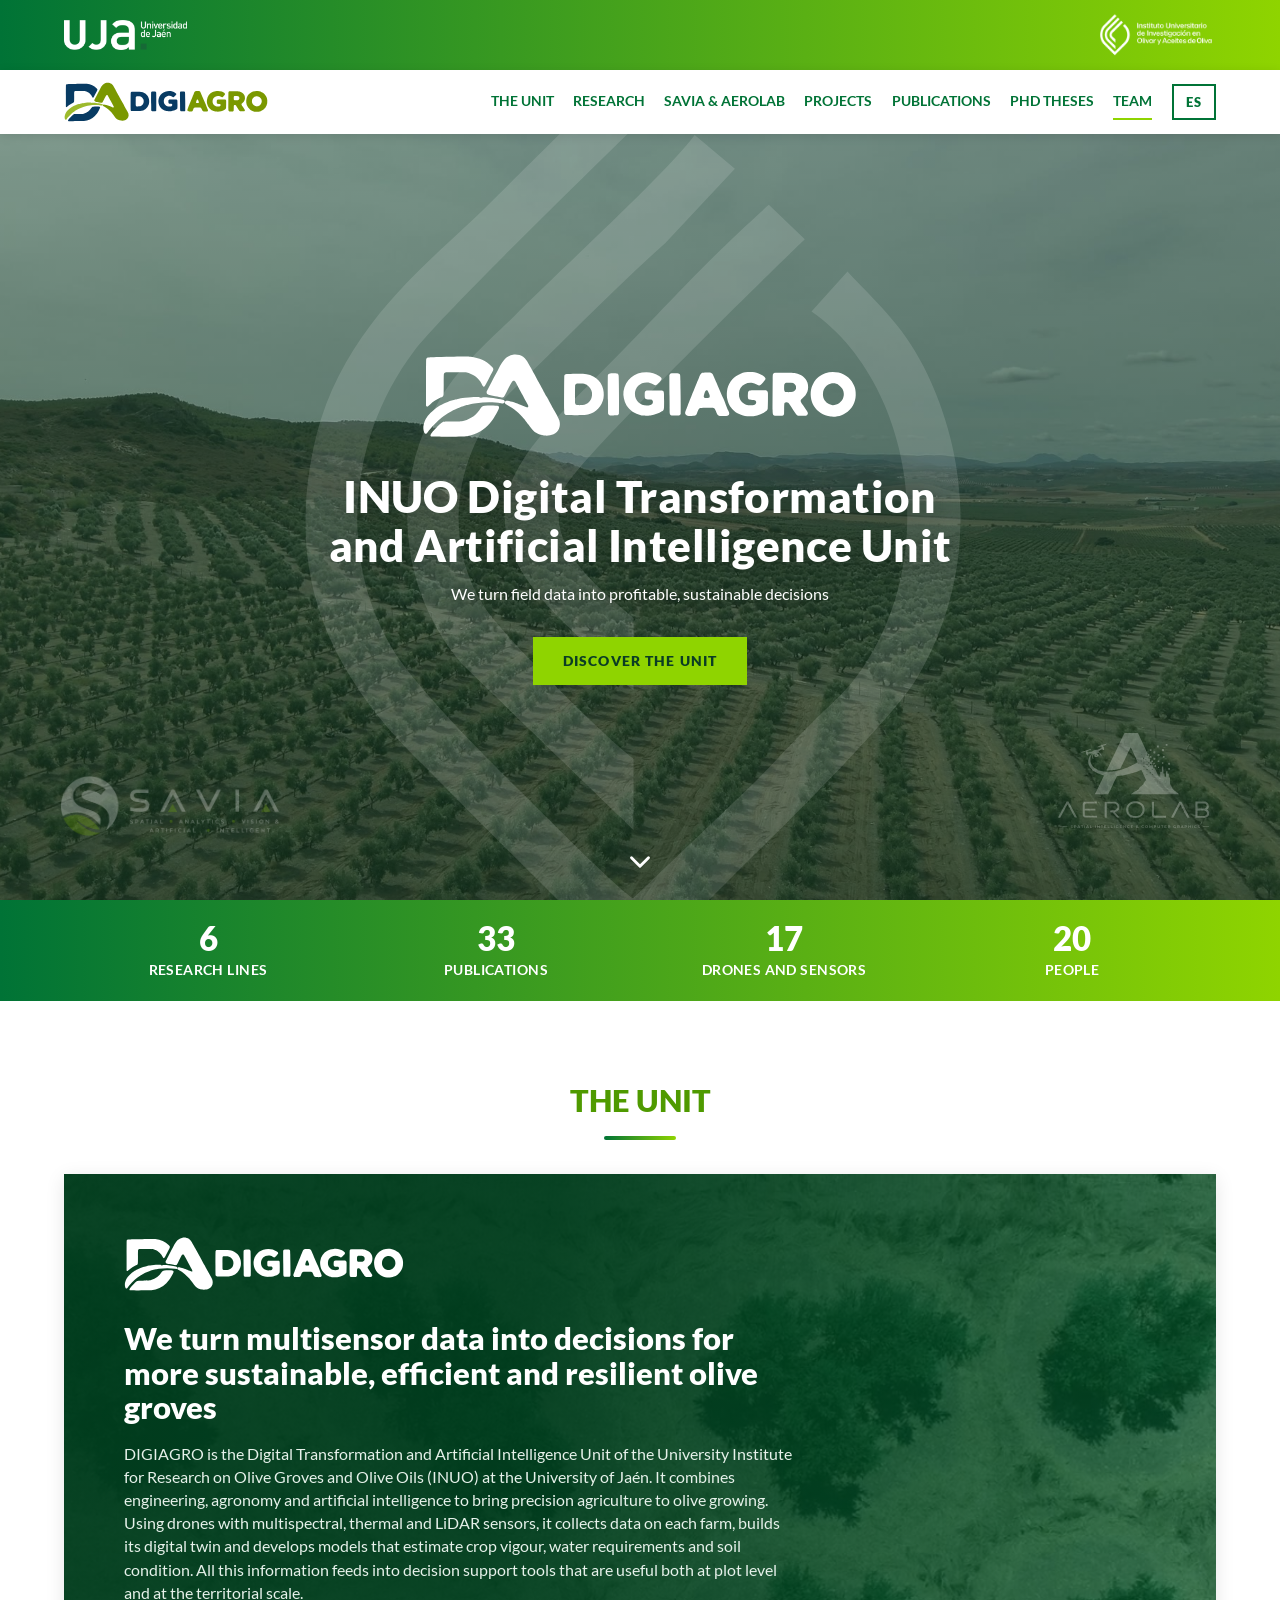
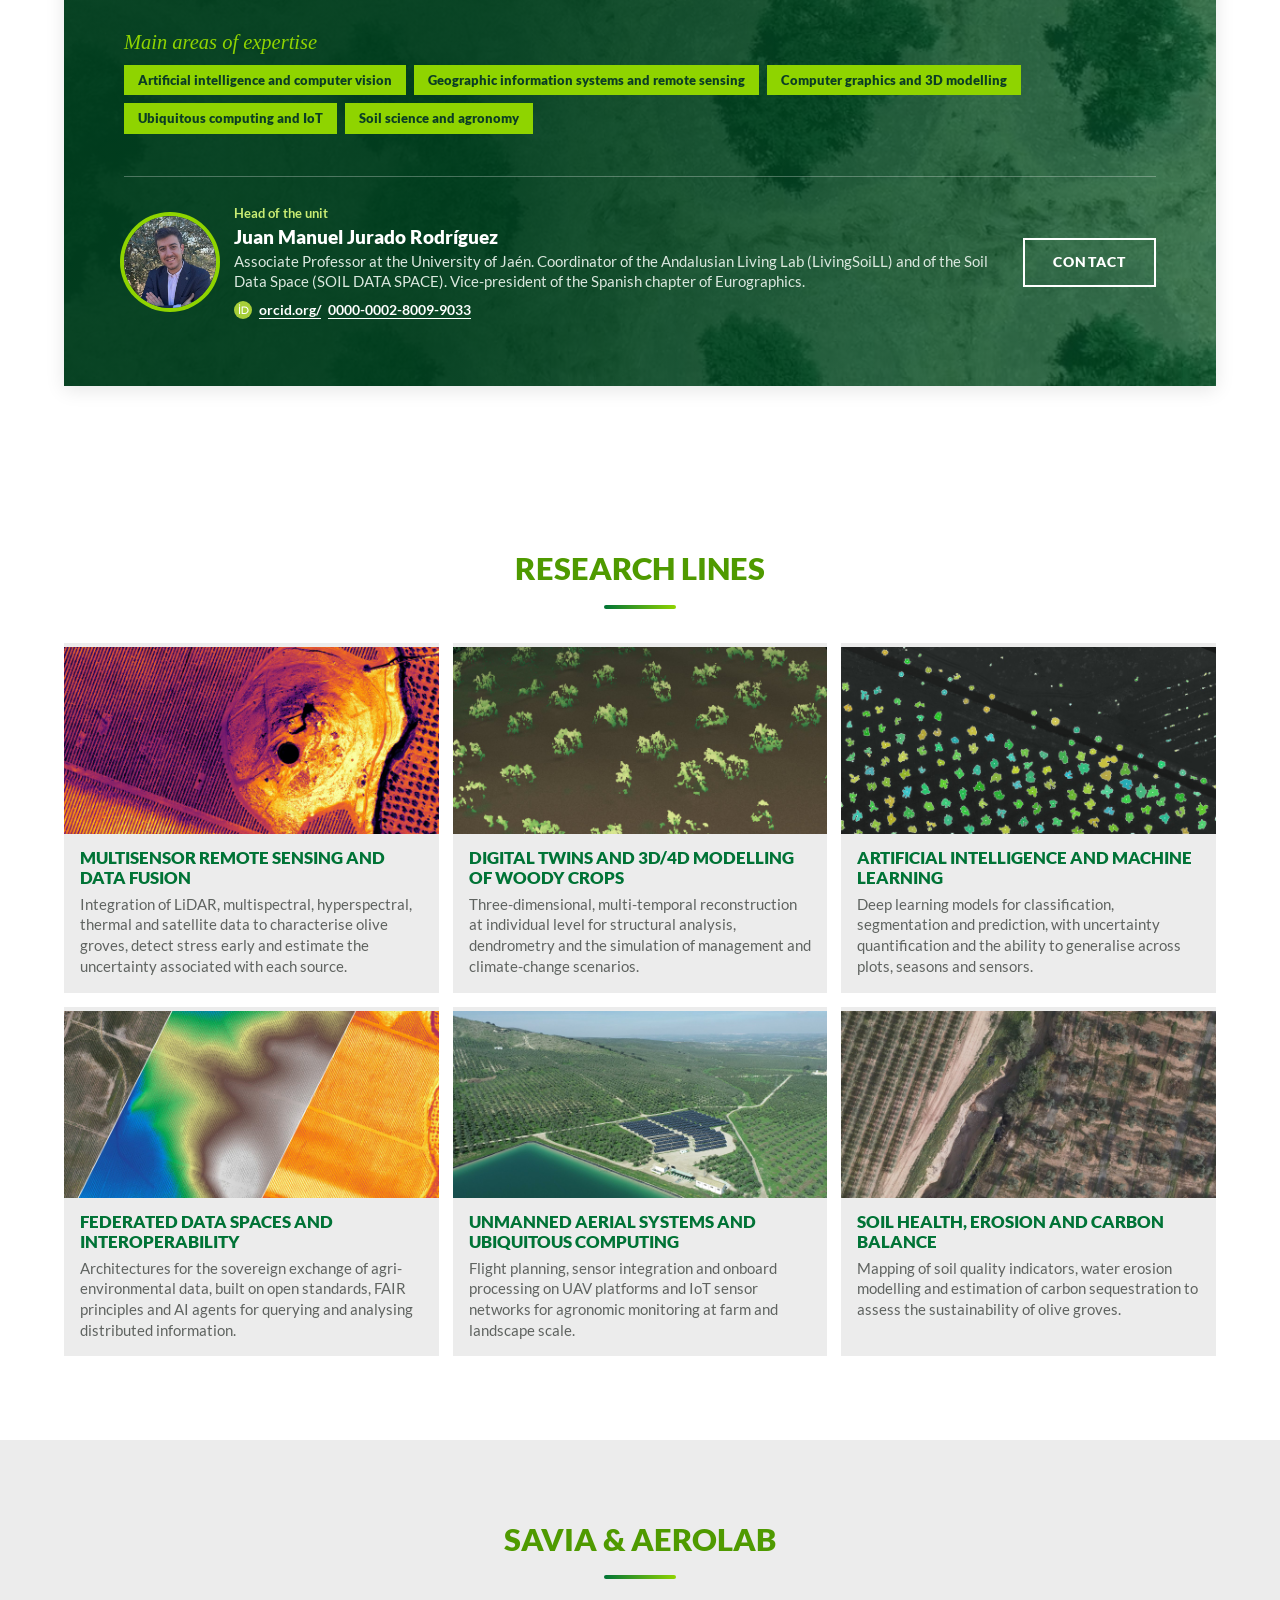
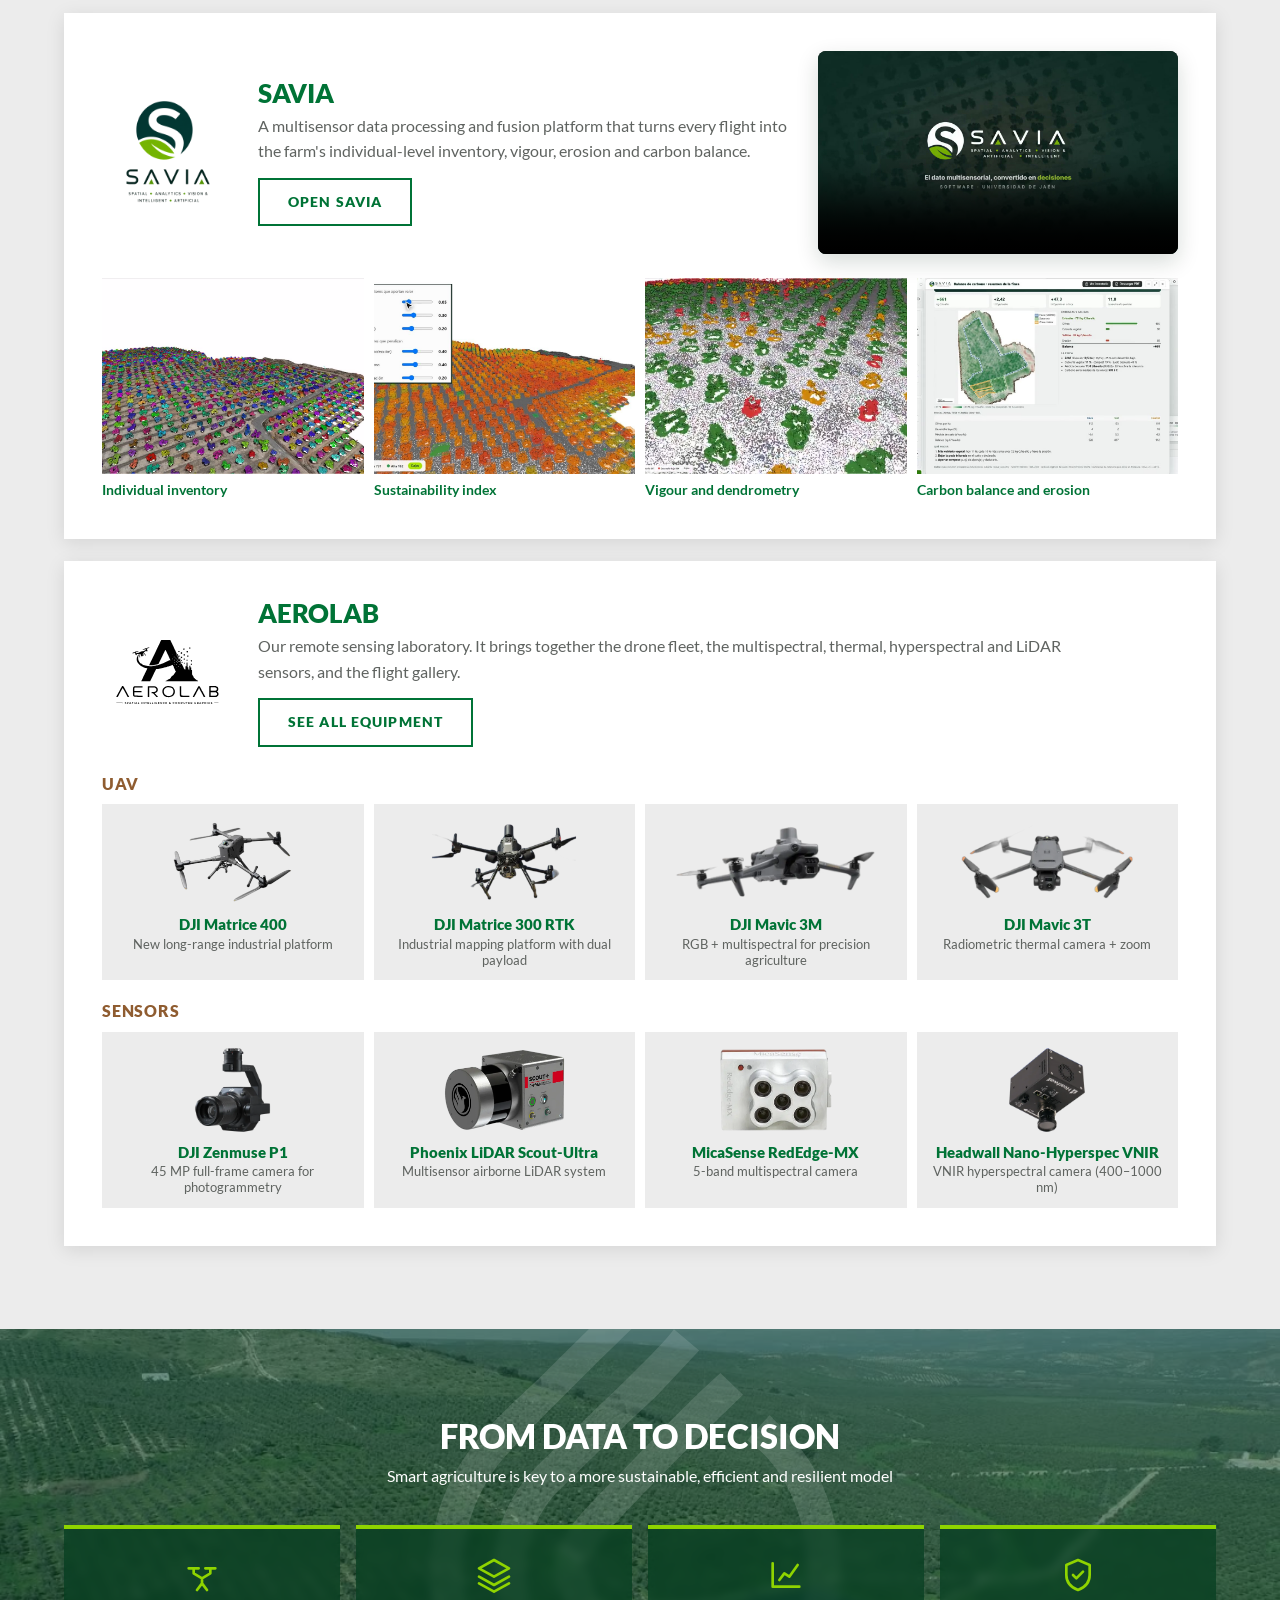
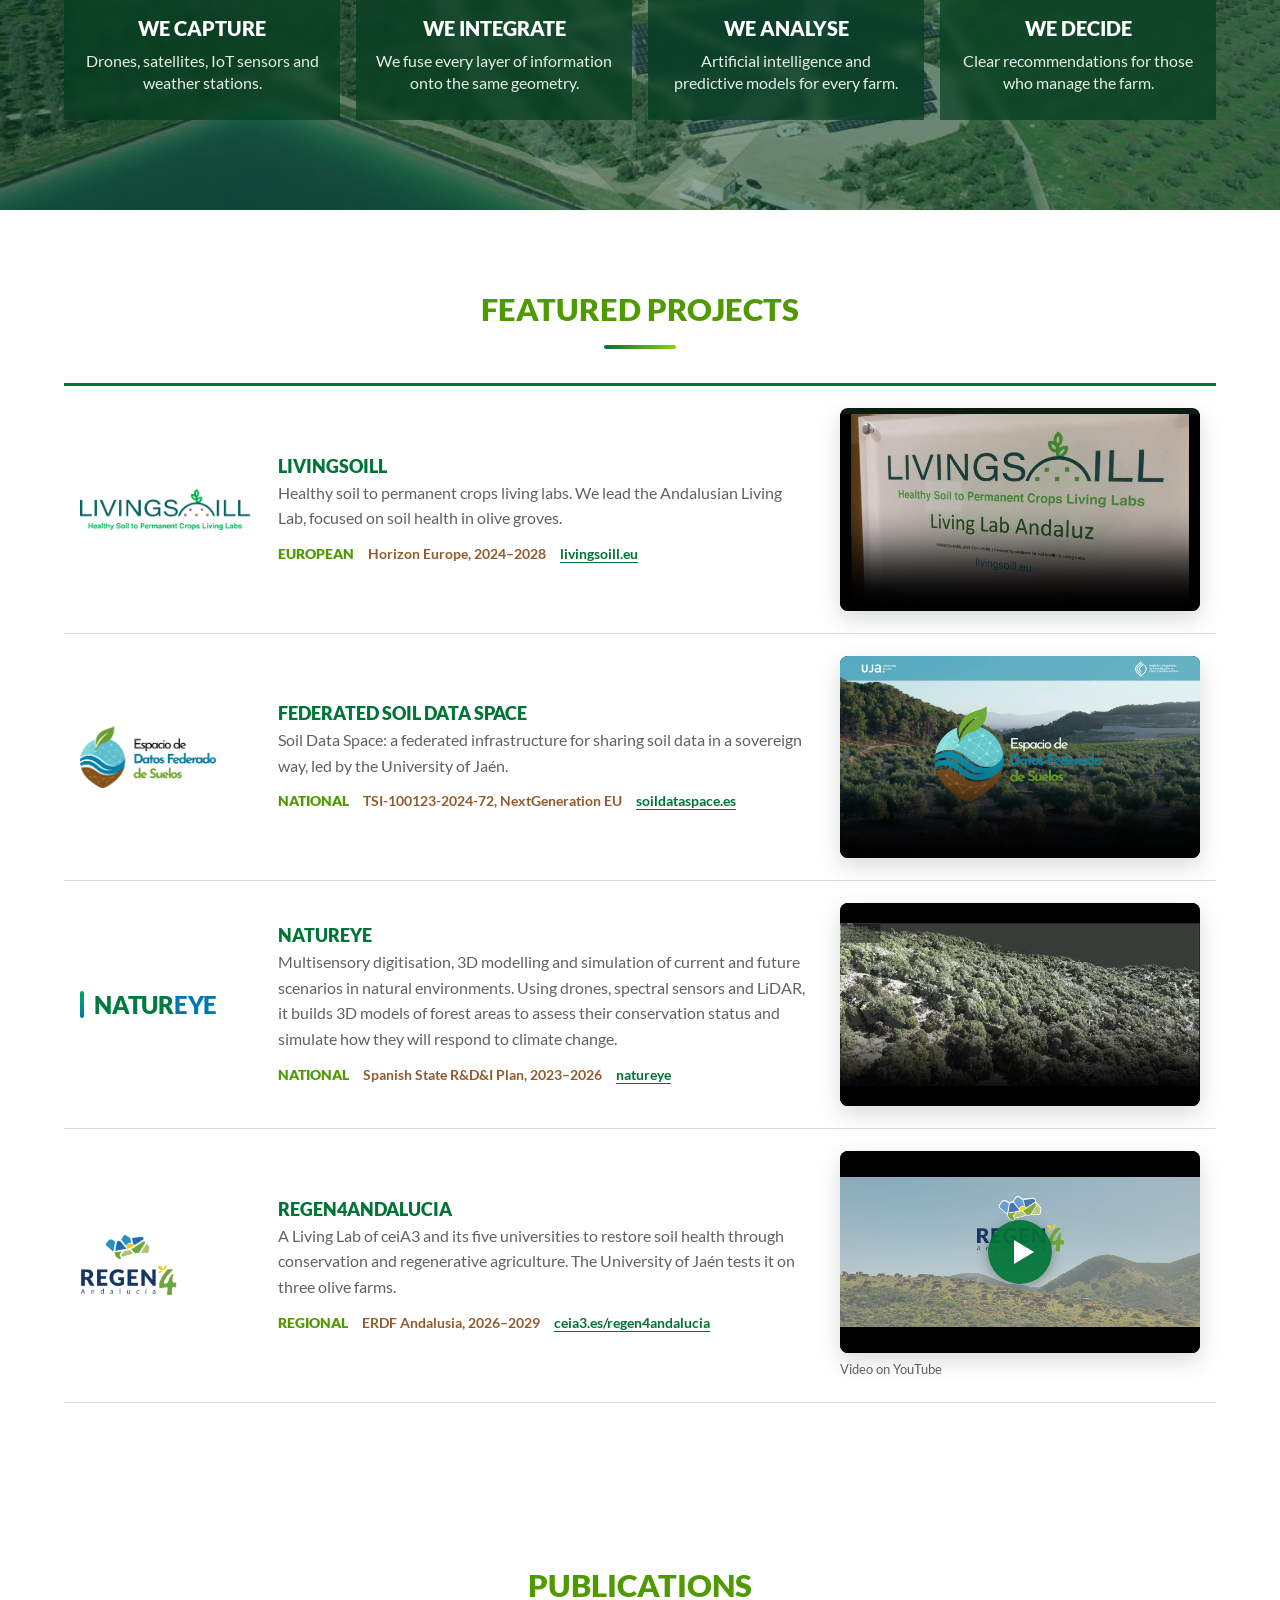
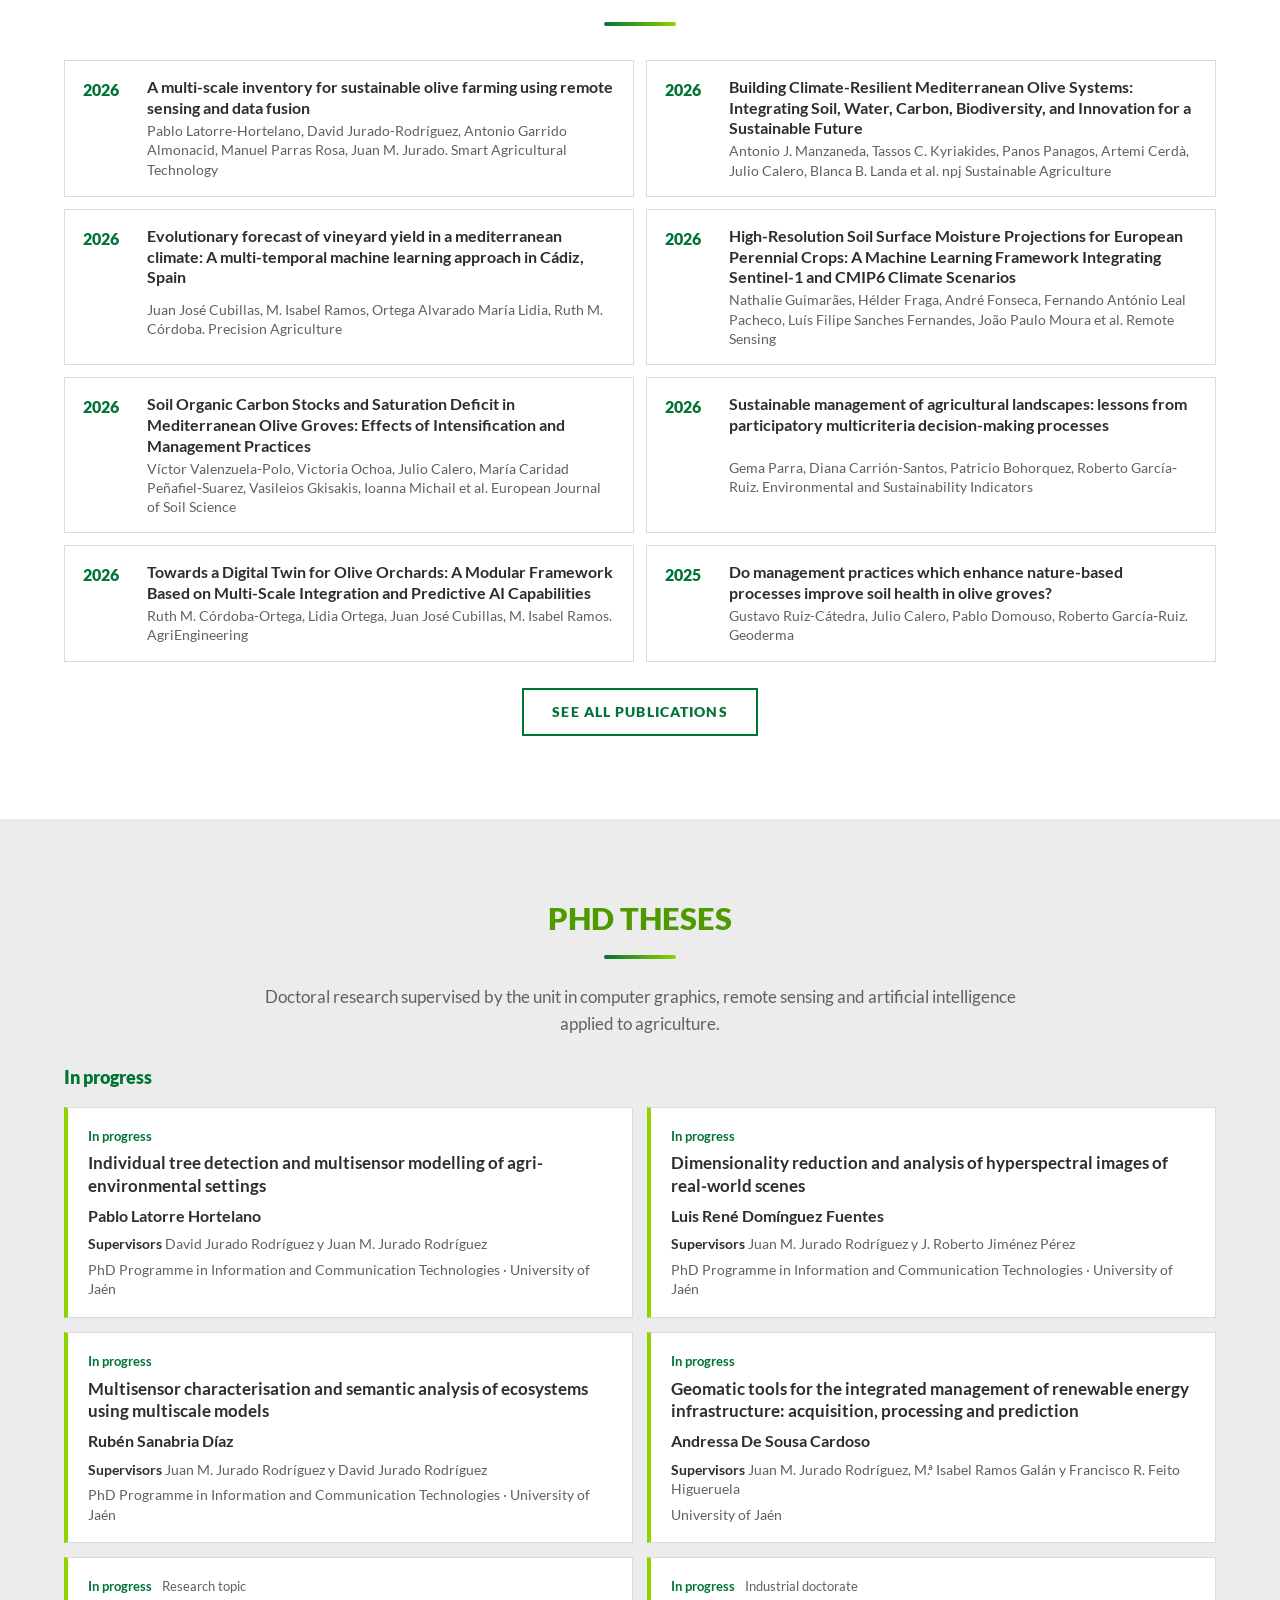
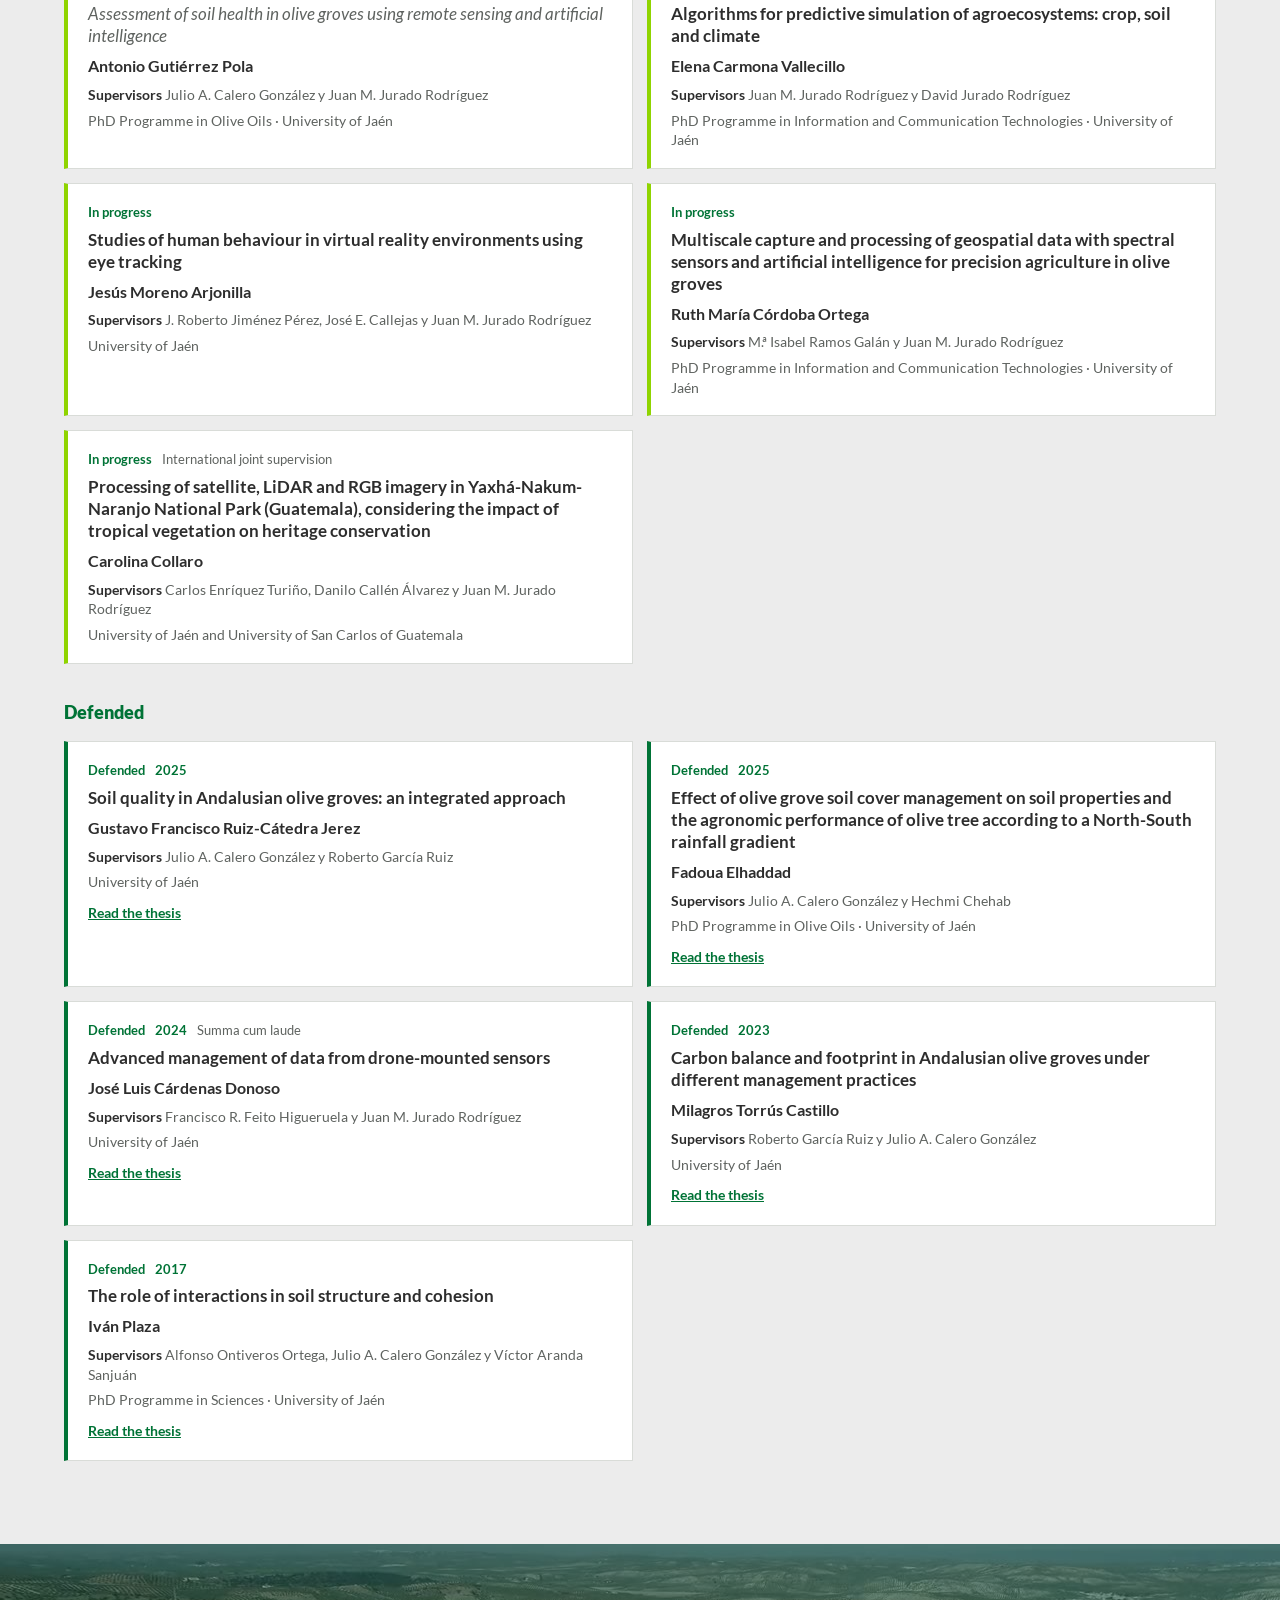
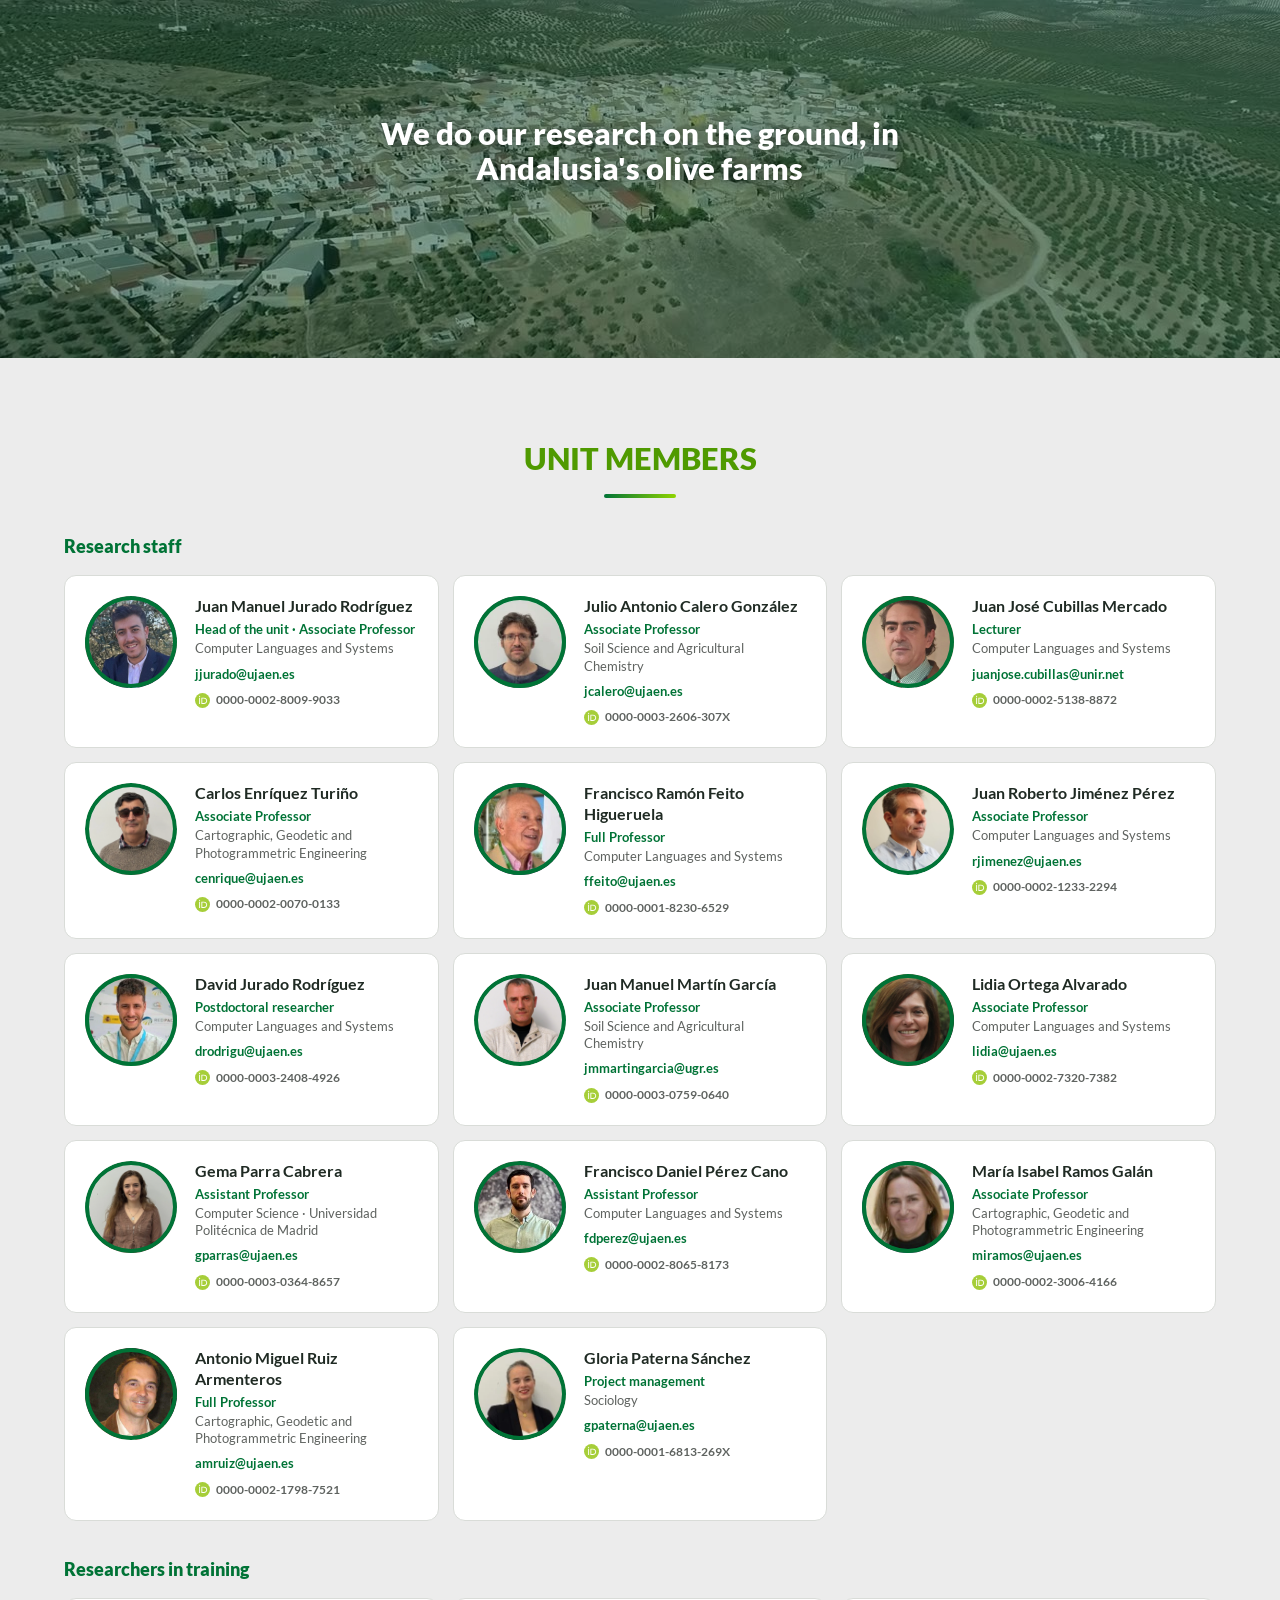
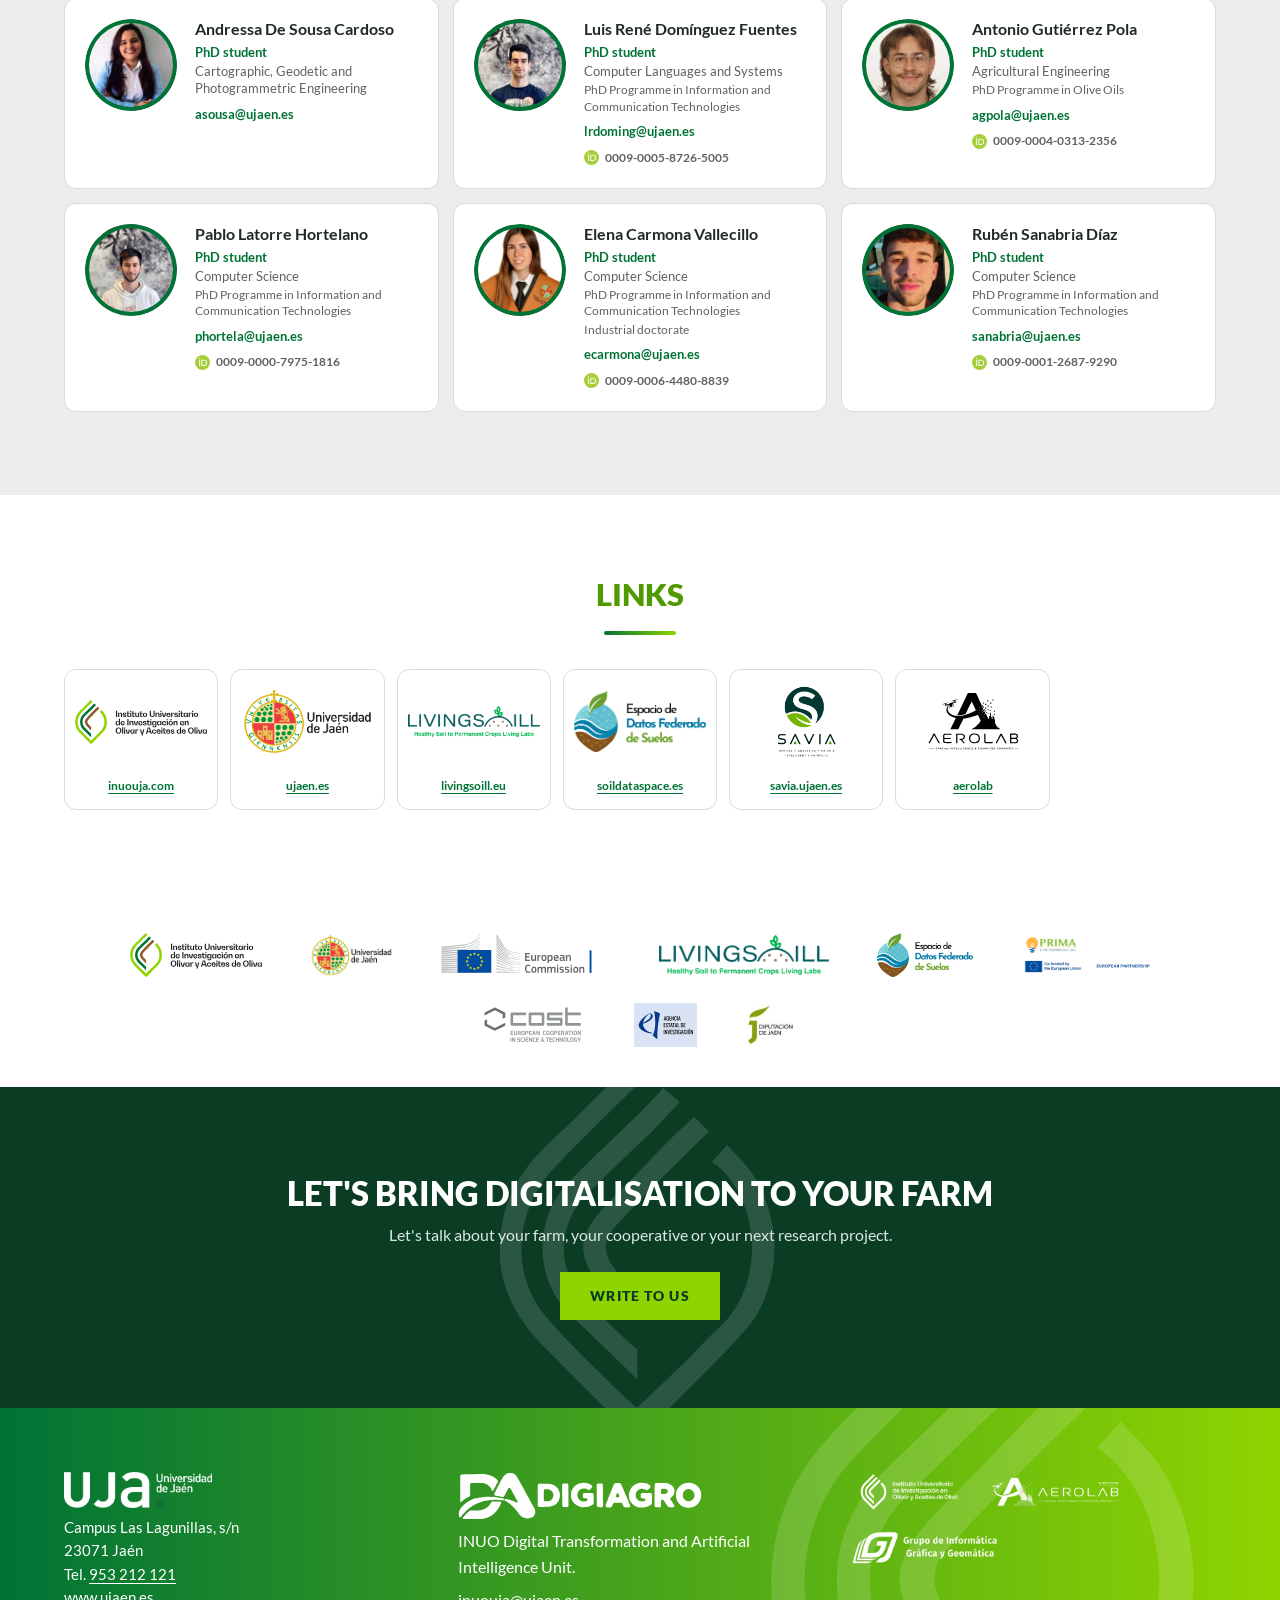
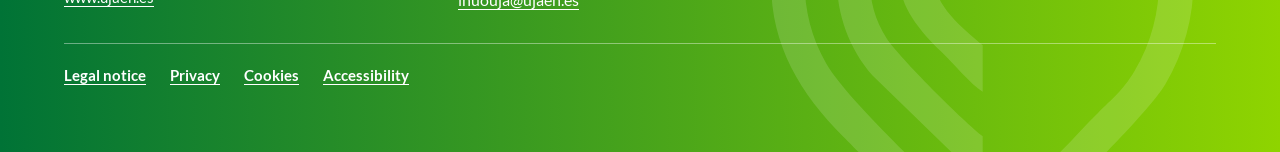
==== index.html @ 5058ae16 "Equipo y tesis: títulos de Andressa y Jesús Moreno, dirección de Elena y mención industrial Co-Autho" ====
<!doctype html>
<html lang="es">
<head>
<meta charset="utf-8">
<meta name="viewport" content="width=device-width, initial-scale=1">
<title>DIGIAGRO | Unidad de Transformación Digital e Inteligencia Artificial del INUO</title>
<meta name="description" content="DIGIAGRO es la Unidad de Transformación Digital e Inteligencia Artificial del INUO, en la Universidad de Jaén. Teledetección, inteligencia artificial y gemelos digitales para el olivar.">
<meta name="color-scheme" content="light">
<meta name="theme-color" content="#007336">
<script>document.documentElement.classList.add('js')</script>
<link rel="icon" type="image/svg+xml" href="assets/marca/digiagro-simbolo.svg">
<link rel="icon" type="image/png" sizes="32x32" href="assets/iconos/favicon-32.png?v=2">
<link rel="apple-touch-icon" sizes="180x180" href="assets/iconos/apple-touch-icon.png?v=2">
<link rel="manifest" href="manifest.webmanifest">
<meta name="apple-mobile-web-app-capable" content="yes">
<meta name="mobile-web-app-capable" content="yes">
<meta name="apple-mobile-web-app-title" content="DIGIAGRO">
<link rel="stylesheet" href="assets/fuentes/lato.css">
<link rel="stylesheet" href="styles.css?v=41">
</head>
<body>
<div class="progreso" id="progreso" aria-hidden="true"></div>
<a class="saltar" href="#unidad">Saltar al contenido</a>

<div class="franja">
  <a class="franja-uja" href="https://www.ujaen.es/" rel="noopener"><img src="assets/logos/marca-uja-blanco.png" alt="UJA, Universidad de Jaén"></a>
  <a href="https://inuouja.com/" rel="noopener"><img src="assets/logos-blanco/inuo_logo.png" alt="INUO, Instituto Universitario de Investigación en Olivar y Aceites de Oliva"></a>
</div>

<header class="nav" id="nav">
  <a class="marca" href="#inicio"><img src="assets/marca/digiagro-principal.svg" alt="DIGIAGRO" width="4508" height="886"></a>
  <button class="nav-boton" id="nav-boton" type="button" aria-expanded="false" aria-controls="nav-menu" aria-label="Abrir menú"><span></span><span></span><span></span></button>
  <nav id="nav-menu" aria-label="Secciones">
    <a href="#unidad">La unidad</a>
    <a href="#actualidad" id="nav-actualidad" hidden>Actualidad</a>
    <a href="#lineas">Líneas</a>
    <a href="#software">SAVIA y AeroLab</a>
    <a href="#proyectos">Proyectos</a>
    <a href="#publicaciones">Publicaciones</a>
    <a href="#tesis">Tesis</a>
    <a href="#equipo">Equipo</a>
  </nav>
  <button class="idioma" id="idioma" type="button" lang="en" aria-label="View in English">EN</button>
</header>

<section class="hero" id="inicio">
  <video class="hero-video" data-auto autoplay muted loop playsinline preload="auto" poster="assets/video/portada.jpg" aria-hidden="true">
    <source media="(min-width: 1500px)" src="assets/video/portada-4k.mp4" type="video/mp4">
    <source media="(max-width: 760px)" src="assets/video/portada-movil.mp4" type="video/mp4">
    <source src="assets/video/portada.mp4" type="video/mp4">
  </video>
  <div class="hero-velo"></div>
  <img class="hero-hoja" src="assets/hoja.svg" alt="">
  <div class="hero-marcas" aria-hidden="true"><img src="assets/logos-blanco/savia-blanco.png" alt="" width="1080" height="355"><img src="assets/logos-blanco/aerolab-blanco.svg" alt="" width="1536" height="1024"></div>
  <div class="hero-contenido">
    <div class="logo-anim hero-logo" data-logo-anim><img src="assets/marca/digiagro-principal-blanco.svg" alt="DIGIAGRO" width="4508" height="886"></div>
    <h1 class="nombre-unidad">Unidad de Transformación Digital e Inteligencia Artificial del INUO</h1>
    <p class="lema">Convertimos el dato de campo en decisiones rentables y sostenibles</p>
    <div class="acciones">
      <a class="boton boton-luz" href="#unidad">Conoce la unidad</a>
    </div>
  </div>
  <a class="bajar" href="#unidad" aria-label="Bajar a la unidad"><svg viewBox="0 0 24 24" width="34" height="34" fill="none" stroke="currentColor" stroke-width="2" stroke-linecap="round" stroke-linejoin="round"><path d="M6 9l6 6 6-6"/></svg></a>
</section>

<div class="cifras" id="cifras">
  <div><b data-cifra="lineas">6</b><span>líneas de investigación</span></div>
  <div><b data-cifra="publicaciones">33</b><span>publicaciones</span></div>
  <div><b data-cifra="equipos">17</b><span>drones y sensores</span></div>
  <div><b data-cifra="personas">19</b><span>personas</span></div>
</div>

<main>
  <section class="seccion" id="unidad">
    <h2 class="titular rv">La unidad</h2>
    <div class="unidad-panel rv">
      <video class="up-fondo" data-auto muted loop playsinline preload="none" poster="assets/video/fondo-olivar.jpg" aria-hidden="true"><source src="assets/video/fondo-olivar.mp4" type="video/mp4"></video>
      <div class="logo-anim up-logo" data-logo-anim><img src="assets/marca/digiagro-principal-blanco.svg" alt="DIGIAGRO" width="4508" height="886"></div>
      <p class="up-lema">Convertimos datos multisensoriales en decisiones para un olivar más sostenible, eficiente y resiliente</p>
      <p class="up-texto">DIGIAGRO es la Unidad de Transformación Digital e Inteligencia Artificial del Instituto Universitario de Investigación en Olivar y Aceites de Oliva (INUO) de la Universidad de Jaén. Combina ingeniería, agronomía e inteligencia artificial para llevar la agricultura de precisión al olivar. Con drones y sensores multiespectrales, térmicos y LiDAR obtiene datos de cada explotación, construye su gemelo digital y desarrolla modelos que estiman el vigor del cultivo, sus necesidades de agua y el estado del suelo. Toda esta información se integra en herramientas de ayuda a la toma de decisiones, útiles tanto en la parcela como a escala territorial.</p>
      <p class="up-rotulo" id="up-areas">Principales áreas de conocimiento</p>
      <ul class="up-disciplinas" aria-labelledby="up-areas">
        <li>Inteligencia artificial y visión por computador</li><li>Sistemas de información geográfica y teledetección</li><li>Informática gráfica y modelado 3D</li><li>Computación ubicua e IoT</li><li>Ciencia del suelo y agronomía</li>
      </ul>
      <div class="up-responsable">
        <img src="assets/equipo/juan-manuel-jurado-panel.webp" width="360" height="360" alt="Juan Manuel Jurado Rodríguez">
        <div>
          <span>Responsable de la unidad</span>
          <h3>Juan Manuel Jurado Rodríguez</h3>
          <p>Profesor Titular de la Universidad de Jaén. Coordinador del Living Lab Andaluz (LivingSoiLL) y del Espacio de Datos de Suelos (SOIL DATA SPACE). Vicepresidente de Eurographics en España.</p>
          <a class="up-orcid" href="https://orcid.org/0000-0002-8009-9033" rel="noopener" aria-label="Perfil ORCID de Juan Manuel Jurado Rodríguez"><svg viewBox="0 0 256 256" width="18" height="18" aria-hidden="true" focusable="false"><circle cx="128" cy="128" r="128" fill="#A6CE39"/><path fill="#fff" d="M86.3 186.2H70.9V79.1h15.4v107.1zM108.9 79.1h41.6c39.6 0 57 28.3 57 53.6 0 27.5-21.5 53.6-56.8 53.6h-41.8V79.1zm15.4 93.3h24.5c34.9 0 42.9-26.5 42.9-39.7 0-21.5-13.7-39.7-43.7-39.7h-23.7v79.4zM88.7 56.8c0 5.5-4.5 10.1-10.1 10.1s-10.1-4.6-10.1-10.1c0-5.6 4.5-10.1 10.1-10.1s10.1 4.6 10.1 10.1z"/></svg><span>orcid.org/</span>0000-0002-8009-9033</a>
        </div>
        <a class="boton boton-claro" href="mailto:jjurado@ujaen.es">Contactar</a>
      </div>
    </div>
  </section>

  <section class="seccion gris" id="actualidad" hidden>
    <h2 class="titular">Actualidad</h2>
    <div class="noticias" id="lista-noticias" aria-live="polite"></div>
    <div class="centro" id="mas-noticias"><button class="boton" id="nt-mas" type="button" hidden>Ver más noticias</button><a class="boton boton-claro" href="noticias.html">Ver todas las noticias</a></div>
  </section>

  <section class="seccion" id="lineas">
    <h2 class="titular rv">Líneas de investigación</h2>
    <div class="lineas-compactas" id="lista-lineas"></div>
  </section>

  <section class="seccion gris" id="software">
    <h2 class="titular rv">SAVIA y AeroLab</h2>
    <article class="plataforma rv">
      <header class="con-video">
        <img class="plataforma-logo" src="assets/logos/savia-logo-vertical.png" alt="SAVIA">
        <div>
          <h3>SAVIA</h3>
          <p>Plataforma de procesamiento y fusión de datos multisensoriales que convierte cada vuelo en el inventario por individuo, el vigor, la erosión y el balance de carbono de la finca.</p>
          <a class="boton boton-claro" href="https://savia.ujaen.es" rel="noopener">Entrar en SAVIA</a>
        </div>
        <figure class="fp-video">
          <video controls playsinline preload="none" poster="assets/video/promo-savia-logo.jpg" aria-label="Vídeo de presentación de SAVIA"><source src="assets/video/promo-savia-software.mp4" type="video/mp4"></video>
        </figure>
      </header>
      <div class="savia-galeria">
        <figure class="rv" style="--rv:0ms"><video data-auto muted loop playsinline preload="none" poster="assets/video/f-sam.jpg"><source src="assets/video/f-sam.mp4" type="video/mp4"></video><figcaption>Inventario individual</figcaption></figure>
        <figure class="rv" style="--rv:90ms"><video data-auto muted loop playsinline preload="none" poster="assets/video/f-sost.jpg"><source src="assets/video/f-sost.mp4" type="video/mp4"></video><figcaption>Cálculo del índice de sostenibilidad</figcaption></figure>
        <figure class="rv" style="--rv:180ms"><video data-auto muted loop playsinline preload="none" poster="assets/video/f-daso.jpg"><source src="assets/video/f-daso.mp4" type="video/mp4"></video><figcaption>Vigorosidad y dasometría</figcaption></figure>
        <figure class="rv" style="--rv:270ms"><video data-auto muted loop playsinline preload="none" poster="assets/video/f-carbono.jpg"><source src="assets/video/f-carbono.mp4" type="video/mp4"></video><figcaption>Balance de carbono y erosión</figcaption></figure>
      </div>
    </article>
    <article class="plataforma rv">
      <header>
        <img class="plataforma-logo" src="assets/logos/aerolab.svg" alt="AeroLab">
        <div>
          <h3>AeroLab</h3>
          <p>Nuestro laboratorio de teledetección. Reúne la flota de drones, los sensores multiespectrales, térmicos, hiperespectrales y LiDAR, y la galería de vuelos.</p>
          <a class="boton boton-claro" href="aerolab/" rel="noopener">Ver todo el equipamiento</a>
        </div>
      </header>
      <h4 class="grupo-equipos">UAV</h4>
      <div class="muestra" id="muestra-uav"></div>
      <h4 class="grupo-equipos">Sensores</h4>
      <div class="muestra" id="muestra-sensores"></div>
    </article>
  </section>

  <section class="banda" aria-labelledby="titulo-metodo">
    <video data-auto muted loop playsinline preload="none" poster="assets/video/balsa.jpg" aria-hidden="true"><source src="assets/video/balsa.mp4" type="video/mp4"></video>
    <img class="hero-hoja" src="assets/hoja.svg" alt="">
    <div class="banda-contenido">
      <h2 id="titulo-metodo">Del dato a la decisión</h2>
      <p>La agricultura inteligente es clave para un modelo más sostenible, eficiente y resiliente</p>
      <ol class="pasos" id="lista-pasos"></ol>
    </div>
  </section>

  <section class="seccion" id="proyectos">
    <h2 class="titular rv">Proyectos destacados</h2>
    <div class="lista-proyectos" id="lista-proyectos"></div>
  </section>

  <section class="seccion" id="publicaciones">
    <h2 class="titular rv">Publicaciones</h2>
    <ol class="pubs" id="lista-publicaciones"></ol>
    <div class="centro"><button class="boton boton-claro" id="mas-pubs" type="button">Ver todas las publicaciones</button></div>
  </section>

  <section class="seccion gris" id="tesis">
    <h2 class="titular rv">Tesis doctorales</h2>
    <p class="tesis-intro">Investigación doctoral dirigida desde la unidad en informática gráfica, teledetección e inteligencia artificial aplicadas al campo.</p>
    <h3 class="grupo-equipo">En curso</h3>
    <ol class="tesis-lista" id="lista-tesis-curso"></ol>
    <h3 class="grupo-equipo">Defendidas</h3>
    <ol class="tesis-lista" id="lista-tesis-defendidas"></ol>
  </section>

  <section class="banda banda-territorio" aria-label="El olivar como laboratorio">
    <video data-auto muted loop playsinline preload="none" poster="assets/video/fondo-pueblo.jpg" aria-hidden="true"><source src="assets/video/fondo-pueblo.mp4" type="video/mp4"></video>
    <p>Investigamos sobre el terreno, en las fincas del olivar andaluz</p>
  </section>

  <section class="seccion gris" id="equipo">
    <h2 class="titular rv">Miembros de la unidad</h2>
    <h3 class="grupo-equipo">Personal investigador</h3>
    <div class="personas" id="lista-personas"></div>
    <h3 class="grupo-equipo">Investigadores en formación</h3>
    <div class="personas" id="lista-doctorandos"></div>
  </section>

  <section class="seccion" id="enlaces">
    <h2 class="titular rv">Enlaces</h2>
    <div class="enlaces" id="lista-enlaces"></div>
  </section>
  <section class="seccion" id="instituciones" aria-label="Instituciones y programas">
    <div class="sellos" id="sellos"></div>
  </section>

  <section class="llamada" aria-label="Colabora con nosotros">
    <img class="hero-hoja" src="assets/hoja.svg" alt="">
    <div>
      <h2>Llevemos la digitalización a tu explotación</h2>
      <p>Hablemos de tu finca, tu cooperativa o tu próximo proyecto de investigación.</p>
      <a class="boton boton-luz" href="mailto:inuouja@ujaen.es">Escríbenos</a>
    </div>
  </section>
</main>

<footer class="pie" id="contacto">
  <img class="pie-hoja" src="assets/hoja.svg" alt="">
  <div class="pie-grid">
    <div class="pie-uja">
      <a href="https://www.ujaen.es/" rel="noopener"><img src="assets/logos/marca-uja-blanco.png" alt="UJA, Universidad de Jaén" width="821" height="200" loading="lazy"></a>
      <p>Campus Las Lagunillas, s/n<br>23071 Jaén<br>Tel. <a href="tel:+34953212121">953 212 121</a><br><a href="https://www.ujaen.es/" rel="noopener">www.ujaen.es</a></p>
    </div>
    <div>
      <a class="marca" href="#inicio"><img src="assets/marca/digiagro-principal-blanco.svg" alt="DIGIAGRO" width="4508" height="886" loading="lazy"></a>
      <p>Unidad de Transformación Digital e Inteligencia Artificial del INUO.</p>
      <p><a href="mailto:inuouja@ujaen.es">inuouja@ujaen.es</a></p>
    </div>
    <div class="pie-logos">
      <a href="https://inuouja.com/" rel="noopener"><img src="assets/logos-blanco/inuo_logo.png" alt="INUO" loading="lazy"></a>
      <a href="aerolab/" rel="noopener"><img src="assets/logos-blanco/aerolab_logo.png" alt="AeroLab" loading="lazy"></a>
      <img src="assets/logos-blanco/gggj_logo.png" alt="Grupo de Informática Gráfica y Geomática" loading="lazy">
    </div>
  </div>
  <nav class="pie-legal" aria-label="Información legal">
    <ul>
      <li><a href="legal/aviso-legal.html">Aviso legal</a></li>
      <li><a href="legal/privacidad.html">Privacidad</a></li>
      <li><a href="legal/cookies.html">Cookies</a></li>
      <li><a href="legal/accesibilidad.html">Accesibilidad</a></li>
    </ul>
  </nav>
</footer>
<script src="contenido.js?v=50"></script>
<script src="equipos.js"></script>
<script src="i18n.js?v=26"></script>
<script src="app.js?v=23"></script>
<script src="noticias.js?v=4"></script>
</body>
</html>
---- assets/fuentes/lato.css ----
/* Lato alojada en el propio servidor (SIL Open Font License), sin conexión a Google */
/* latin-ext */
@font-face {
  font-family: 'Lato';
  font-style: italic;
  font-weight: 400;
  font-display: swap;
  src: url(lato-400-italic-latin-ext.woff2) format('woff2');
  unicode-range: U+0100-02BA, U+02BD-02C5, U+02C7-02CC, U+02CE-02D7, U+02DD-02FF, U+0304, U+0308, U+0329, U+1D00-1DBF, U+1E00-1E9F, U+1EF2-1EFF, U+2020, U+20A0-20AB, U+20AD-20C4, U+2113, U+2C60-2C7F, U+A720-A7FF;
}
/* latin */
@font-face {
  font-family: 'Lato';
  font-style: italic;
  font-weight: 400;
  font-display: swap;
  src: url(lato-400-italic-latin.woff2) format('woff2');
  unicode-range: U+0000-00FF, U+0131, U+0152-0153, U+02BB-02BC, U+02C6, U+02DA, U+02DC, U+0304, U+0308, U+0329, U+2000-206F, U+20AC, U+2122, U+2191, U+2193, U+2212, U+2215, U+FEFF, U+FFFD;
}
/* latin-ext */
@font-face {
  font-family: 'Lato';
  font-style: normal;
  font-weight: 300;
  font-display: swap;
  src: url(lato-300-normal-latin-ext.woff2) format('woff2');
  unicode-range: U+0100-02BA, U+02BD-02C5, U+02C7-02CC, U+02CE-02D7, U+02DD-02FF, U+0304, U+0308, U+0329, U+1D00-1DBF, U+1E00-1E9F, U+1EF2-1EFF, U+2020, U+20A0-20AB, U+20AD-20C4, U+2113, U+2C60-2C7F, U+A720-A7FF;
}
/* latin */
@font-face {
  font-family: 'Lato';
  font-style: normal;
  font-weight: 300;
  font-display: swap;
  src: url(lato-300-normal-latin.woff2) format('woff2');
  unicode-range: U+0000-00FF, U+0131, U+0152-0153, U+02BB-02BC, U+02C6, U+02DA, U+02DC, U+0304, U+0308, U+0329, U+2000-206F, U+20AC, U+2122, U+2191, U+2193, U+2212, U+2215, U+FEFF, U+FFFD;
}
/* latin-ext */
@font-face {
  font-family: 'Lato';
  font-style: normal;
  font-weight: 400;
  font-display: swap;
  src: url(lato-400-normal-latin-ext.woff2) format('woff2');
  unicode-range: U+0100-02BA, U+02BD-02C5, U+02C7-02CC, U+02CE-02D7, U+02DD-02FF, U+0304, U+0308, U+0329, U+1D00-1DBF, U+1E00-1E9F, U+1EF2-1EFF, U+2020, U+20A0-20AB, U+20AD-20C4, U+2113, U+2C60-2C7F, U+A720-A7FF;
}
/* latin */
@font-face {
  font-family: 'Lato';
  font-style: normal;
  font-weight: 400;
  font-display: swap;
  src: url(lato-400-normal-latin.woff2) format('woff2');
  unicode-range: U+0000-00FF, U+0131, U+0152-0153, U+02BB-02BC, U+02C6, U+02DA, U+02DC, U+0304, U+0308, U+0329, U+2000-206F, U+20AC, U+2122, U+2191, U+2193, U+2212, U+2215, U+FEFF, U+FFFD;
}
/* latin-ext */
@font-face {
  font-family: 'Lato';
  font-style: normal;
  font-weight: 700;
  font-display: swap;
  src: url(lato-700-normal-latin-ext.woff2) format('woff2');
  unicode-range: U+0100-02BA, U+02BD-02C5, U+02C7-02CC, U+02CE-02D7, U+02DD-02FF, U+0304, U+0308, U+0329, U+1D00-1DBF, U+1E00-1E9F, U+1EF2-1EFF, U+2020, U+20A0-20AB, U+20AD-20C4, U+2113, U+2C60-2C7F, U+A720-A7FF;
}
/* latin */
@font-face {
  font-family: 'Lato';
  font-style: normal;
  font-weight: 700;
  font-display: swap;
  src: url(lato-700-normal-latin.woff2) format('woff2');
  unicode-range: U+0000-00FF, U+0131, U+0152-0153, U+02BB-02BC, U+02C6, U+02DA, U+02DC, U+0304, U+0308, U+0329, U+2000-206F, U+20AC, U+2122, U+2191, U+2193, U+2212, U+2215, U+FEFF, U+FFFD;
}
/* latin-ext */
@font-face {
  font-family: 'Lato';
  font-style: normal;
  font-weight: 900;
  font-display: swap;
  src: url(lato-900-normal-latin-ext.woff2) format('woff2');
  unicode-range: U+0100-02BA, U+02BD-02C5, U+02C7-02CC, U+02CE-02D7, U+02DD-02FF, U+0304, U+0308, U+0329, U+1D00-1DBF, U+1E00-1E9F, U+1EF2-1EFF, U+2020, U+20A0-20AB, U+20AD-20C4, U+2113, U+2C60-2C7F, U+A720-A7FF;
}
/* latin */
@font-face {
  font-family: 'Lato';
  font-style: normal;
  font-weight: 900;
  font-display: swap;
  src: url(lato-900-normal-latin.woff2) format('woff2');
  unicode-range: U+0000-00FF, U+0131, U+0152-0153, U+02BB-02BC, U+02C6, U+02DA, U+02DC, U+0304, U+0308, U+0329, U+2000-206F, U+20AC, U+2122, U+2191, U+2193, U+2212, U+2215, U+FEFF, U+FFFD;
}
---- styles.css ----
:root {
  --verde: #007336;        /* verde del INUO */
  --lima: #8fd400;         /* lima del INUO */
  --titulo: #4f9a00;       /* lima oscurecido, legible en titulares */
  --oscuro: #0b3d24;
  --marron: #8f5c30;
  --tinta: #2d2d2d;
  --gris: #5f6360;
  --fondo: #ececec;
  --linea: #d9dcd8;
  --degradado: linear-gradient(90deg, #007336 0%, #8fd400 100%);
  --margen: max(clamp(16px, 5vw, 64px), calc((100vw - 1200px) / 2));
  --sombra: 0 4px 18px rgba(0, 0, 0, .1);
}

* { box-sizing: border-box; }
html { scroll-behavior: smooth; scroll-padding-top: 72px; color-scheme: light; }
body { margin: 0; background: #fff; color: var(--tinta); font-family: "Lato", system-ui, sans-serif; font-size: 1.0625rem; line-height: 1.6; overflow-x: clip; }
img, video { display: block; max-width: 100%; }
h1, h2, h3, h4, p, ul, ol, dl, dd { margin: 0; padding: 0; }
ul, ol { list-style: none; }
button { font: inherit; color: inherit; }
a { color: inherit; }
[hidden] { display: none !important; }
:focus-visible { outline: 3px solid var(--marron); outline-offset: 3px; }
.saltar { position: fixed; left: -999px; top: 8px; z-index: 90; background: #fff; padding: 8px 14px; }
.saltar:focus { left: 8px; }

/* Franja institucional */
.franja { display: flex; align-items: center; justify-content: space-between; gap: 20px; padding: 12px var(--margen); background: var(--degradado); }
.franja img { height: 46px; width: auto; }
.franja .franja-uja img { height: 30px; }

/* Navegación */
.nav { position: sticky; top: 0; z-index: 50; display: flex; align-items: center; justify-content: space-between; gap: 20px; min-height: 64px; padding: 8px var(--margen); background: #fff; box-shadow: 0 2px 10px rgba(0, 0, 0, .1); }
.marca { color: var(--verde); text-decoration: none; font-weight: 900; font-size: 1.5rem; letter-spacing: .01em; }
.marca b { color: var(--lima); font-weight: 900; }
.nav nav { display: flex; align-items: center; gap: clamp(12px, 1.5vw, 22px); font-size: .875rem; font-weight: 700; text-transform: uppercase; }
.nav nav a { color: var(--verde); text-decoration: none; padding: 6px 0; border-bottom: 2px solid transparent; }
.nav nav a:hover, .nav nav a.activo { border-bottom-color: var(--lima); }
.nav-boton { display: none; width: 44px; height: 44px; background: none; border: 0; padding: 10px 8px; cursor: pointer; color: var(--verde); }
.nav-boton span { display: block; height: 2px; background: currentColor; margin: 5px 0; transition: transform .2s, opacity .2s; }
.nav.abierto .nav-boton span:nth-child(1) { transform: translateY(7px) rotate(45deg); }
.nav.abierto .nav-boton span:nth-child(2) { opacity: 0; }
.nav.abierto .nav-boton span:nth-child(3) { transform: translateY(-7px) rotate(-45deg); }

/* Botones */
.boton { display: inline-flex; align-items: center; justify-content: center; min-height: 48px; padding: 11px 28px; background: var(--verde); border: 2px solid var(--verde); color: #fff; font-size: .875rem; font-weight: 900; letter-spacing: .08em; text-transform: uppercase; text-decoration: none; transition: background .2s, color .2s, border-color .2s; }
.boton:hover { background: var(--lima); border-color: var(--lima); color: var(--oscuro); }
.boton-claro { background: transparent; border-color: currentColor; color: var(--verde); }
.hero .boton-claro { color: #fff; }

/* Portada */
.hero { position: relative; display: flex; align-items: center; justify-content: center; min-height: calc(100svh - 134px); padding: 56px var(--margen); color: #fff; text-align: center; overflow: hidden; background: var(--oscuro); }
.hero-video { position: absolute; inset: 0; width: 100%; height: 100%; object-fit: cover; }
.hero-velo { position: absolute; inset: 0; background: linear-gradient(180deg, rgba(0, 50, 25, .42), rgba(0, 40, 20, .62)); }
.hero-hoja { position: absolute; left: 50%; top: 50%; height: 118%; width: auto; max-width: none; transform: translate(-50%, -50%); opacity: .13; pointer-events: none; }
.hero-contenido { position: relative; max-width: 900px; }
.hero h1 { font-size: clamp(3.4rem, 10vw, 7.6rem); line-height: 1; font-weight: 900; letter-spacing: .01em; text-shadow: 0 3px 24px rgba(0, 0, 0, .35); }
.nombre-unidad { text-wrap: balance; font-size: clamp(1.25rem, 2.5vw, 2.1rem); line-height: 1.22; font-weight: 700; margin-top: 16px; text-shadow: 0 2px 14px rgba(0, 0, 0, .45); }
.lema { font-size: clamp(1.05rem, 1.5vw, 1.3rem); margin-top: 12px; text-shadow: 0 2px 12px rgba(0, 0, 0, .5); }
.lema b { color: var(--lima); font-weight: 900; }
.acciones { display: flex; flex-wrap: wrap; justify-content: center; gap: 12px; margin-top: 30px; }

/* Cifras */
.cifras { display: grid; grid-template-columns: repeat(4, 1fr); padding-inline: var(--margen); background: var(--degradado); color: #fff; text-align: center; }
.cifras > div { padding: 22px 10px; }
.cifras b { display: block; font-size: clamp(2.2rem, 3.4vw, 3rem); line-height: 1; font-weight: 900; font-variant-numeric: tabular-nums; }
.cifras span { display: block; margin-top: 6px; font-size: .875rem; font-weight: 700; text-transform: uppercase; letter-spacing: .03em; line-height: 1.25; }

/* Secciones */
.seccion { padding: clamp(52px, 6.5vw, 88px) var(--margen); }
.seccion.gris { background: var(--fondo); }
.titular { color: var(--titulo); font-size: clamp(1.9rem, 3.4vw, 3rem); line-height: 1.12; font-weight: 900; text-align: center; text-transform: uppercase; padding-bottom: 20px; border-bottom: 1px solid var(--linea); margin-bottom: 34px; }
.seccion.gris .titular { border-bottom-color: #d0d3cf; }
.sub { color: var(--verde); font-size: 1.375rem; font-weight: 900; text-align: center; text-transform: uppercase; margin: clamp(42px, 5vw, 60px) 0 24px; }
.cargo { color: var(--lima); font-weight: 900; font-size: .875rem; text-transform: uppercase; letter-spacing: .05em; }


/* Líneas: imágenes sobre blanco alternadas con el texto */
.lineas-filas { display: grid; gap: clamp(24px, 4vw, 56px); }
.linea-fila { display: grid; grid-template-columns: minmax(0, 11fr) minmax(0, 9fr); align-items: center; gap: 20px clamp(28px, 5vw, 72px); }
.linea-fila:nth-child(even) { grid-template-columns: minmax(0, 9fr) minmax(0, 11fr); }
.linea-fila:nth-child(even) img { order: 2; }
.linea-fila img { width: 100%; height: auto; }
.linea-texto { border-left: 5px solid var(--lima); padding-left: clamp(18px, 2.2vw, 28px); }
.linea-fila h3 { color: var(--verde); font-size: clamp(1.45rem, 2.5vw, 2.15rem); line-height: 1.14; font-weight: 900; text-transform: uppercase; margin-bottom: 12px; }
.linea-fila p { color: var(--gris); font-size: clamp(1.0625rem, 1.3vw, 1.2rem); line-height: 1.55; }

/* Banda */
.banda { position: relative; display: flex; align-items: center; justify-content: center; min-height: 44vh; padding: 64px var(--margen); overflow: hidden; background: var(--oscuro); color: #fff; text-align: center; }
.banda video { position: absolute; inset: 0; width: 100%; height: 100%; object-fit: cover; opacity: .46; }
.banda p { position: relative; max-width: 22em; font-size: clamp(1.6rem, 3.2vw, 2.8rem); line-height: 1.16; font-weight: 900; }

/* Filtros */

/* Proyectos */
.lista-proyectos { display: grid; grid-template-columns: repeat(3, minmax(0, 1fr)); gap: 18px; }
.proyecto { position: relative; display: flex; flex-direction: column; background: #fff; box-shadow: var(--sombra); text-decoration: none; transition: transform .25s, box-shadow .25s; }
a.proyecto:hover { transform: translateY(-4px); box-shadow: 0 10px 28px rgba(0, 0, 0, .18); }
.proyecto img { width: 100%; aspect-ratio: 16 / 10; object-fit: cover; }
.etiqueta { position: absolute; right: 0; top: 0; z-index: 1; padding: 5px 14px; background: rgba(60, 60, 60, .82); color: var(--lima); font-size: .8125rem; font-weight: 700; text-transform: uppercase; }
.proyecto-texto { padding: 22px 24px 24px; flex: 1; display: flex; flex-direction: column; align-items: flex-start; }
.proyecto:not(:has(img)) .proyecto-texto { padding-top: 40px; }
.proyecto h3 { color: var(--verde); font-size: 1.125rem; line-height: 1.22; font-weight: 700; text-transform: uppercase; margin-bottom: 8px; }
.proyecto p { color: var(--gris); font-size: 1rem; }
.pr-marco { color: var(--marron); font-size: .8125rem; font-weight: 700; margin-top: auto; padding-top: 12px; }

/* Publicaciones */
.pubs { display: grid; grid-template-columns: repeat(2, minmax(0, 1fr)); gap: 12px; }
.pubs li { background: #fff; box-shadow: var(--sombra); }
.pubs a { display: grid; grid-template-columns: 58px minmax(0, 1fr); gap: 2px 6px; height: 100%; padding: 16px 18px; text-decoration: none; }
.pub-ano { grid-row: 1 / 3; color: var(--verde); font-weight: 900; font-variant-numeric: tabular-nums; }
.pubs b { color: var(--tinta); font-weight: 700; line-height: 1.3; }
.pubs a:hover b { color: var(--verde); }
.pub-datos { color: var(--gris); font-size: .875rem; line-height: 1.38; }

/* Software */
.zig { display: grid; grid-template-columns: minmax(0, 5fr) minmax(0, 7fr); gap: 28px clamp(28px, 5vw, 64px); align-items: center; margin-bottom: clamp(32px, 4vw, 48px); }
.zig-inv > div { order: 2; }
.zig video { width: 100%; aspect-ratio: 16 / 9; object-fit: cover; box-shadow: var(--sombra); }
.zig h3 { color: var(--verde); font-size: clamp(1.7rem, 2.6vw, 2.3rem); font-weight: 900; text-transform: uppercase; margin-bottom: 10px; }
.zig p { color: var(--gris); margin-bottom: 18px; }
.herramientas-lista { display: grid; grid-template-columns: repeat(auto-fill, minmax(min(100%, 250px), 1fr)); gap: 12px; }
.herramienta { display: flex; flex-direction: column; padding: 18px 20px; background: var(--fondo); text-decoration: none; transition: background .2s; }
a.herramienta:hover { background: #dfe7da; }
.herramienta .pr-marco { padding: 0; margin: 0; }
.herramienta b { color: var(--verde); font-size: 1.125rem; font-weight: 900; }
.eq-lema { color: var(--gris); font-size: .9375rem; line-height: 1.35; }

/* Plataformas y sensores */
.equipos { display: grid; grid-template-columns: repeat(auto-fill, minmax(min(100%, 215px), 1fr)); gap: 14px; }
.equipo-tarjeta { display: flex; flex-direction: column; align-items: center; padding: 18px; border: 0; background: #fff; box-shadow: var(--sombra); text-align: center; cursor: pointer; transition: transform .25s, box-shadow .25s; }
.equipo-tarjeta:hover { transform: translateY(-4px); box-shadow: 0 10px 28px rgba(0, 0, 0, .18); }
.equipo-tarjeta img { width: 100%; height: 130px; object-fit: contain; margin-bottom: 12px; }
.equipo-tarjeta b { color: var(--verde); font-size: 1.0625rem; line-height: 1.22; font-weight: 900; margin-bottom: 4px; }
#lista-sensores .equipo-tarjeta { background: var(--fondo); box-shadow: none; }

.galeria { display: grid; grid-template-columns: repeat(3, minmax(0, 1fr)); gap: 12px; }

/* Personas */

/* Pie */
.pie { position: relative; overflow: hidden; padding: clamp(40px, 5vw, 64px) var(--margen); background: var(--degradado); color: #fff; }
.pie-hoja { position: absolute; right: 6%; top: 50%; height: 170%; width: auto; max-width: none; transform: translateY(-50%); opacity: .14; pointer-events: none; }
.pie-grid { position: relative; display: grid; grid-template-columns: repeat(3, minmax(0, 1fr)); gap: 30px; }
.pie .marca, .pie .marca b { color: #fff; }
.pie p { margin-top: 8px; max-width: 26em; }
.pie h2 { font-size: 1rem; font-weight: 900; text-transform: uppercase; }
.pie a { text-underline-offset: 3px; }
.pie-logos { display: flex; flex-wrap: wrap; align-items: center; gap: 16px 24px; align-content: flex-start; }
.pie-logos img { height: 40px; width: auto; }
.pie-uja img { display: block; height: 36px; width: auto; }
.pie-uja p { font-size: .9375rem; line-height: 1.55; }
.pie-legal { position: relative; margin-top: 30px; padding-top: 18px; border-top: 1px solid rgba(255, 255, 255, .4); }
.pie-legal ul { list-style: none; display: flex; flex-wrap: wrap; gap: 6px 24px; padding: 0; margin: 0; }
.pie-legal a { color: #fff; font-weight: 700; font-size: .9375rem; }

/* Diálogo */
.ficha-eq { display: grid; grid-template-columns: minmax(0, 2fr) minmax(0, 3fr); gap: 26px; padding: 34px; align-items: center; }
.ficha-eq img { width: 100%; max-height: 300px; object-fit: contain; }
.ficha-eq h3 { color: var(--verde); font-size: 1.5rem; line-height: 1.15; font-weight: 900; text-transform: uppercase; padding-right: 40px; margin-bottom: 8px; }
.ficha-eq p { color: var(--gris); margin-bottom: 14px; }
.ficha-eq dl { display: grid; grid-template-columns: auto 1fr; gap: 5px 16px; font-size: .9375rem; }
.ficha-eq dt { color: var(--gris); }
.ficha-eq dd { font-weight: 700; }
.pie-video { color: #fff; padding: 12px 18px; font-weight: 700; }

.pr-url { color: var(--verde); font-size: .875rem; font-weight: 700; text-decoration: underline; text-underline-offset: 3px; margin-top: 4px; overflow-wrap: anywhere; }
.enlaces { display: grid; grid-template-columns: repeat(auto-fill, minmax(min(100%, 260px), 1fr)); gap: 12px; }

/* Progreso y aviso de desplazamiento */
.progreso { position: fixed; left: 0; top: 0; z-index: 80; width: 100%; height: 4px; background: var(--lima); transform: scaleX(0); transform-origin: left; }
.bajar { position: absolute; left: 50%; bottom: 14px; color: #fff; transform: translateX(-50%); animation: flota 2s ease-in-out infinite; }
@keyframes flota { 50% { transform: translate(-50%, 8px); } }
.hero-contenido h1, .nombre-unidad, .lema, .acciones { animation: entra .9s cubic-bezier(.2, .7, .2, 1) both; }
.nombre-unidad { animation-delay: .12s; } .lema { animation-delay: .22s; } .acciones { animation-delay: .32s; }
@keyframes entra { from { opacity: 0; transform: translateY(24px); } }

/* Sellos en movimiento */
.sellos { overflow: hidden; padding: 24px 0; border-bottom: 1px solid var(--linea); }
.sellos-pista { display: flex; align-items: center; gap: 64px; width: max-content; animation: desliza 42s linear infinite; }
.sellos:hover .sellos-pista { animation-play-state: paused; }
.sellos img { height: 46px; width: auto; max-width: 180px; object-fit: contain; }
@keyframes desliza { to { transform: translateX(-50%); } }

/* Del dato a la decisión */
.banda { min-height: 0; padding-block: clamp(60px, 7vw, 96px); }
.banda-contenido { position: relative; width: 100%; }
.banda h2 { font-size: clamp(2rem, 3.6vw, 3.2rem); font-weight: 900; text-transform: uppercase; line-height: 1.1; }
.banda-contenido > p { max-width: 42em; margin: 10px auto 0; font-size: clamp(1.05rem, 1.5vw, 1.3rem); font-weight: 400; line-height: 1.4; }
.pasos { position: relative; display: grid; grid-template-columns: repeat(4, minmax(0, 1fr)); gap: 16px; margin-top: 38px; }
.paso { padding: 26px 20px; background: rgba(0, 60, 30, .66); border-top: 4px solid var(--lima); backdrop-filter: blur(5px); }
.paso svg { color: var(--lima); margin: 0 auto 10px; }
.paso h3 { font-size: 1.25rem; font-weight: 900; text-transform: uppercase; margin-bottom: 6px; }
.paso p { font-weight: 400; max-width: none; font-size: 1rem; line-height: 1.38; color: #e4efe6; }

/* Proyectos con logotipo */
.pr-foto { width: 100%; aspect-ratio: 16 / 10; object-fit: cover; }
.pr-logo { display: flex; align-items: center; justify-content: flex-start; height: 86px; padding: 20px 24px 0; }
.proyecto:not(:has(.pr-foto)) .pr-logo { height: 96px; padding-top: 34px; }
.pr-logo img { max-height: 58px; max-width: 200px; width: auto; height: auto; object-fit: contain; aspect-ratio: auto; }
.proyecto:has(.pr-logo) .proyecto-texto { padding-top: 12px; }

.centro { text-align: center; margin-top: 26px; }

/* Llamada final */
.llamada { position: relative; overflow: hidden; display: flex; justify-content: center; padding: clamp(56px, 7vw, 88px) var(--margen); background: var(--oscuro); color: #fff; text-align: center; }
.llamada > div { position: relative; }
.llamada h2 { font-size: clamp(1.8rem, 3.4vw, 3rem); line-height: 1.12; font-weight: 900; text-transform: uppercase; }
.llamada p { font-size: clamp(1.05rem, 1.5vw, 1.3rem); margin: 10px 0 24px; color: #dbe8df; }
.boton-luz { background: var(--lima); border-color: var(--lima); color: var(--oscuro); }
.boton-luz:hover { background: #fff; border-color: #fff; }
.pubs li { box-shadow: none; border: 1px solid var(--linea); }

@media (prefers-reduced-motion: no-preference) {
  .js .rv { opacity: 0; transform: translateY(22px); transition: opacity .7s ease var(--rv, 0ms), transform .7s cubic-bezier(.2, .7, .2, 1) var(--rv, 0ms); }
  .js .rv.visible { opacity: 1; transform: none; }
}

@media (max-width: 1120px) {
  .nav-boton { display: block; }
  .nav nav { display: none; position: absolute; left: 0; right: 0; top: 100%; flex-direction: column; align-items: flex-start; gap: 0; padding: 6px var(--margen) 16px; background: #fff; box-shadow: 0 14px 24px rgba(0, 0, 0, .14); }
  .nav.abierto nav { display: flex; }
  .nav nav a { display: block; width: 100%; padding: 12px 0; border-bottom: 1px solid var(--linea); }
}
@media (max-width: 900px) {
  .pasos { grid-template-columns: repeat(2, minmax(0, 1fr)); }
  .galeria, .lista-proyectos { grid-template-columns: repeat(2, minmax(0, 1fr)); }
  .zig { grid-template-columns: minmax(0, 1fr); }
  .zig-inv > div { order: 0; }
  .pubs { grid-template-columns: minmax(0, 1fr); }
  .pie-grid { grid-template-columns: minmax(0, 1fr); }
}
@media (max-width: 600px) {
  .pasos { grid-template-columns: minmax(0, 1fr); }
  .sellos-pista { gap: 40px; }
  .sellos img { height: 36px; }
  body { font-size: 1rem; }
  .franja img { height: 36px; }
  .hero { min-height: calc(100svh - 124px); padding-block: 40px; }
  .hero-hoja { height: 96%; }
  .acciones .boton { width: 100%; }
  .cifras { grid-template-columns: repeat(2, 1fr); }
  .galeria, .lista-proyectos { grid-template-columns: minmax(0, 1fr); }
  .linea-fila, .linea-fila:nth-child(even) { grid-template-columns: minmax(0, 1fr); }
  .linea-fila:nth-child(even) img { order: 0; }
  .equipos { grid-template-columns: repeat(2, minmax(0, 1fr)); gap: 10px; }
  .equipo-tarjeta { padding: 12px; }
  .equipo-tarjeta img { height: 96px; }
  .ficha-eq { grid-template-columns: minmax(0, 1fr); padding: 22px; }
  .pubs a { grid-template-columns: 50px minmax(0, 1fr); padding: 14px; }
}
@media (prefers-reduced-motion: reduce) {
  html { scroll-behavior: auto; }
  *, *::before, *::after { transition: none !important; animation: none !important; }
  .sellos-pista { flex-wrap: wrap; justify-content: center; width: auto; }
}

/* Proyectos: filas */
.lista-proyectos { display: block; border-top: 3px solid var(--verde); }
.fila-proyecto { display: grid; grid-template-columns: 170px minmax(0, 1fr) minmax(0, 360px); align-items: center; gap: 28px; padding: 22px 16px; border-bottom: 1px solid var(--linea); text-decoration: none; transition: background .25s, padding-left .25s; }
a.fila-proyecto:hover { background: #eef6e2; padding-left: 26px; }
.fp-logo { display: flex; align-items: center; height: 64px; }
.fp-logo img { max-height: 62px; max-width: 170px; width: auto; height: auto; object-fit: contain; }
.fp-logo-txt { display: flex; align-items: center; gap: 10px; font-size: 1.5rem; font-weight: 900; letter-spacing: -.01em; line-height: 1; color: #007a40; }
.fp-logo-txt::before { content: ""; flex: none; width: 4px; height: 1.15em; border-radius: 2px; background: linear-gradient(180deg, #00a858, #0078b0); }
.fp-lt2 { color: #0078b0; }
.fp-texto h3 { color: var(--verde); font-size: clamp(1.15rem, 1.7vw, 1.45rem); line-height: 1.18; font-weight: 900; text-transform: uppercase; }
.fp-texto p { color: var(--gris); margin-top: 3px; }
.fp-meta { display: flex; flex-direction: column; align-items: flex-start; font-size: .875rem; line-height: 1.32; color: var(--marron); font-weight: 700; }
.fp-tipo { color: var(--titulo); font-weight: 900; text-transform: uppercase; }

/* Software */
.plataforma { background: #fff; box-shadow: var(--sombra); padding: clamp(22px, 3vw, 38px); }
.plataforma + .plataforma { margin-top: 22px; }
.plataforma header { display: grid; grid-template-columns: 130px minmax(0, 1fr); gap: 26px; align-items: center; margin-bottom: 24px; }
.plataforma-logo { width: 130px; height: 110px; object-fit: contain; }
.plataforma h3 { color: var(--verde); font-size: clamp(1.7rem, 2.6vw, 2.3rem); font-weight: 900; text-transform: uppercase; line-height: 1.1; margin-bottom: 6px; }
.plataforma p { color: var(--gris); max-width: 52rem; margin-bottom: 14px; }
.savia-galeria { display: grid; grid-template-columns: repeat(4, minmax(0, 1fr)); gap: 10px; }
.savia-grande { grid-column: 1 / -1; width: 100%; aspect-ratio: 21 / 9; object-fit: cover; }
.savia-galeria figure { margin: 0; }
.savia-galeria img { width: 100%; aspect-ratio: 4 / 3; object-fit: cover; object-position: top; border: 1px solid var(--linea); }
.savia-galeria figcaption { font-size: .875rem; font-weight: 700; color: var(--verde); margin-top: 5px; }
.muestra { display: grid; grid-template-columns: repeat(6, minmax(0, 1fr)); gap: 10px; }
.muestra-item { display: flex; flex-direction: column; align-items: center; padding: 12px 8px; background: var(--fondo); text-align: center; text-decoration: none; transition: transform .25s; }
.muestra-item:hover { transform: translateY(-5px); }
.muestra-item img { width: 100%; height: 92px; object-fit: contain; margin-bottom: 8px; }
.muestra-item b { color: var(--verde); font-size: .9375rem; line-height: 1.15; font-weight: 900; }
.muestra-item span { color: var(--marron); font-size: .8125rem; font-weight: 700; }

/* Instituciones al final, sin movimiento */
#instituciones { padding-block: 40px; }
.sellos { display: flex; flex-wrap: wrap; justify-content: center; align-items: center; gap: 26px 48px; padding: 0; border: 0; overflow: visible; }
.sellos img { height: 44px; width: auto; max-width: 170px; object-fit: contain; }

@media (max-width: 900px) {
  .fila-proyecto { grid-template-columns: 120px minmax(0, 1fr); gap: 16px; }
  .fp-meta { grid-column: 2; }
  .fp-logo img { max-width: 112px; max-height: 50px; }
  .fp-logo-txt { font-size: 1.05rem; gap: 6px; } .fp-logo-txt::before { width: 3px; }
  .muestra { grid-template-columns: repeat(3, minmax(0, 1fr)); }
}
@media (max-width: 600px) {
  .fila-proyecto { grid-template-columns: minmax(0, 1fr); }
  .fp-meta { grid-column: 1; }
  .plataforma header { grid-template-columns: minmax(0, 1fr); gap: 12px; }
  .savia-galeria { grid-template-columns: repeat(2, minmax(0, 1fr)); }
  .muestra { grid-template-columns: repeat(2, minmax(0, 1fr)); }
}

/* Líneas compactas */
.lineas-compactas { display: grid; grid-template-columns: repeat(3, minmax(0, 1fr)); gap: 14px; }
.linea-compacta { display: flex; flex-direction: column; background: var(--fondo); }
.linea-compacta img { width: 100%; aspect-ratio: 16 / 8; object-fit: cover; object-position: top; }
.linea-compacta > div { padding: 14px 16px 16px; }
.linea-compacta h3 { color: var(--verde); font-size: 1.0625rem; line-height: 1.2; font-weight: 900; text-transform: uppercase; margin-bottom: 5px; }
.linea-compacta p { color: var(--gris); font-size: .9375rem; line-height: 1.38; }

.savia-galeria figure video { width: 100%; aspect-ratio: 4 / 3; object-fit: cover; }

/* AeroLab: UAV y sensores */
.grupo-equipos { color: var(--marron); font-size: 1rem; font-weight: 900; text-transform: uppercase; letter-spacing: .05em; margin: 18px 0 8px; }
.muestra { grid-template-columns: repeat(4, minmax(0, 1fr)); }
.muestra-item span { font-weight: 400; color: var(--gris); line-height: 1.25; margin-top: 2px; }

@media (max-width: 900px) { .lineas-compactas { grid-template-columns: repeat(2, minmax(0, 1fr)); } .muestra { grid-template-columns: repeat(2, minmax(0, 1fr)); } }
@media (max-width: 600px) { .lineas-compactas { grid-template-columns: minmax(0, 1fr); } }


/* Miembros: ficha horizontal con foto redonda y aro verde, cargo, área y descripción breve */
.grupo-equipo { margin: 34px 0 14px; color: var(--verde); font-size: 1.15rem; font-weight: 900; }
.titular + .grupo-equipo { margin-top: 0; }
.personas { display: grid; grid-template-columns: repeat(auto-fill, minmax(340px, 1fr)); gap: 14px; }
.persona { display: flex; align-items: flex-start; gap: 18px; padding: 20px; background: #fff; border: 1px solid var(--linea); border-radius: 12px; }
.retrato { position: relative; display: grid; place-items: center; flex: none; width: 92px; height: 92px; border-radius: 50%; overflow: hidden; background: #fff; color: var(--verde); font-size: 1.7rem; font-weight: 900; }
.retrato::after { content: ""; position: absolute; inset: 0; border-radius: 50%; box-shadow: inset 0 0 0 4px var(--verde); pointer-events: none; }
.retrato img { display: block; width: 100%; height: 100%; object-fit: cover; }
.persona-texto { min-width: 0; }
.persona b { display: block; color: #1f2a23; font-size: 1rem; font-weight: 700; line-height: 1.3; }
.persona-cargo { display: block; margin-top: 3px; color: var(--verde); font-size: .84rem; font-weight: 700; line-height: 1.35; }
.persona-area { display: block; margin-top: 2px; color: var(--gris); font-size: .8rem; font-style: normal; line-height: 1.35; }
.persona-programa { display: block; margin-top: 2px; color: var(--gris); font-size: .76rem; line-height: 1.35; }
.persona-correo { display: inline-block; margin-top: 6px; color: var(--verde); font-size: .8rem; font-weight: 700; text-decoration: none; overflow-wrap: anywhere; }
.persona-correo:hover, .persona-correo:focus-visible { text-decoration: underline; }
.persona-orcid { display: flex; align-items: center; gap: 6px; width: fit-content; margin-top: 5px; color: var(--gris); font-size: .78rem; font-weight: 700; text-decoration: none; white-space: nowrap; }
.persona-orcid svg { flex: none; }
.persona-orcid:hover span, .persona-orcid:focus-visible span { text-decoration: underline; color: var(--verde); }
.persona-desc { margin: 8px 0 0; color: #3a463e; font-size: .875rem; line-height: 1.5; }
@media (max-width: 600px) {
  .personas { grid-template-columns: minmax(0, 1fr); gap: 10px; }
  .persona { gap: 14px; padding: 16px; }
  .retrato { width: 72px; height: 72px; font-size: 1.35rem; }
}

/* La unidad: qué es, sobre el olivar, y su responsable en pequeño */
.unidad-panel { position: relative; overflow: hidden; isolation: isolate; color: #fff; padding: clamp(26px, 5vw, 60px); background: #003e1e url(assets/video/fondo-olivar.jpg) center / cover; box-shadow: var(--sombra); }
.unidad-panel::before { content: ""; position: absolute; inset: 0; z-index: -1; background: linear-gradient(100deg, rgba(0, 62, 30, .95) 38%, rgba(0, 92, 44, .62)); }
.up-fondo { position: absolute; inset: 0; z-index: -2; width: 100%; height: 100%; object-fit: cover; }
.banda-territorio { min-height: 46vh; }
.banda-territorio video { opacity: .5; }
.banda-territorio p { text-shadow: 0 2px 14px rgba(0, 0, 0, .55); }
.up-lema { max-width: 21em; font-size: clamp(1.65rem, 3.5vw, 2.85rem); line-height: 1.12; font-weight: 900; }
.up-texto { max-width: 42em; margin-top: 16px; font-size: clamp(1.05rem, 1.5vw, 1.25rem); line-height: 1.45; color: #e6f1ea; }
.up-rotulo { margin-top: 26px; color: #8fd400; font-family: Georgia, "Times New Roman", serif; font-style: italic; font-size: clamp(1.3rem, 2vw, 1.65rem); font-weight: 400; line-height: 1.2; }
.up-disciplinas { display: flex; flex-wrap: wrap; gap: 8px; margin-top: 10px; }
.up-disciplinas li { padding: 5px 14px; background: #8fd400; color: #0b3d24; font-size: .8125rem; font-weight: 900; }
.up-responsable { display: flex; align-items: center; gap: 18px; margin-top: clamp(26px, 4vw, 42px); padding-top: 22px; border-top: 1px solid rgba(255, 255, 255, .28); }
.up-responsable img { flex: none; width: 92px; height: 92px; border-radius: 50%; object-fit: cover; box-shadow: 0 0 0 4px #8fd400; }
.up-responsable div { flex: 1; min-width: 0; }
.up-responsable span { color: #c9ec73; font-size: .8125rem; font-weight: 700; }
.up-responsable h3 { font-size: 1.2rem; line-height: 1.2; font-weight: 900; }
.up-responsable p { color: #dbe8df; font-size: .9375rem; line-height: 1.38; margin-top: 3px; }
.up-responsable .boton-claro { flex: none; color: #fff; }
.up-orcid { display: inline-flex; align-items: center; gap: 7px; margin-top: 7px; color: #fff; font-size: .875rem; font-weight: 700; text-underline-offset: 3px; overflow-wrap: anywhere; }
.up-orcid svg { flex: none; }
.up-orcid span { color: inherit; font-size: inherit; font-weight: inherit; }
@media (max-width: 600px) { .up-orcid { white-space: nowrap; overflow-wrap: normal; } .up-orcid span { display: none; } }
@media (max-width: 760px) { .up-responsable { flex-wrap: wrap; } .up-responsable div { flex-basis: calc(100% - 110px); } }

/* Enlaces: solo logotipos */
.enlaces { grid-template-columns: repeat(auto-fill, minmax(min(100%, 200px), 1fr)); }
.enlace-logo { display: flex; flex-direction: column; align-items: center; justify-content: space-between; gap: 12px; min-height: 142px; padding: 18px; background: #fff; border: 1px solid var(--linea); border-radius: 12px; text-decoration: none; }
.enlace-logo img { display: block; flex: 1; width: 100%; min-height: 0; max-height: 76px; object-fit: contain; }
.enlace-logo:hover { border-color: var(--verde); }
@media (max-width: 600px) { .enlaces { grid-template-columns: repeat(2, minmax(0, 1fr)); gap: 8px; } }


/* Ronda de mejoras: títulos con barra lima que crece, tarjetas de líneas vivas, enlaces en una fila */
.titular { position: relative; border-bottom: 0; padding-bottom: 22px; }
.titular::after { content: ""; position: absolute; left: 50%; bottom: 0; width: 72px; height: 4px; margin-left: -36px; background: linear-gradient(90deg, var(--verde), var(--lima)); border-radius: 2px; }
@media (prefers-reduced-motion: no-preference) {
  .js .titular.rv::after { transform: scaleX(0); transition: transform .7s .15s cubic-bezier(.2, .7, .2, 1); }
  .js .titular.rv.visible::after { transform: scaleX(1); }
}
.linea-compacta { border-top: 4px solid transparent; transition: border-color .25s, box-shadow .25s; }
.linea-compacta:hover { border-top-color: var(--lima); box-shadow: 0 10px 26px rgba(0, 60, 30, .14); }
.lc-img { margin: 0; overflow: hidden; background: #000; }
.lc-img img { display: block; transition: transform .6s cubic-bezier(.2, .7, .2, 1); }
.linea-compacta:hover .lc-img img { transform: scale(1.05); }
@media (min-width: 1100px) { .enlaces { grid-template-columns: repeat(7, minmax(0, 1fr)); } .enlace-logo { min-height: 128px; padding: 14px 10px; } .enlace-logo .pr-url { font-size: .75rem; } }
@media (max-width: 600px) {
  .enlace-logo:last-child:nth-child(odd) { grid-column: 1 / -1; }
  .pubs li:nth-child(n + 5) { display: none; }
}
.enlace-logo .pr-url { max-width: 100%; white-space: nowrap; overflow: hidden; text-overflow: ellipsis; }
@media (max-width: 600px) {
  .personas { grid-template-columns: repeat(2, minmax(0, 1fr)); gap: 8px; }
  .persona { flex-direction: column; align-items: center; text-align: center; gap: 10px; padding: 16px 10px 14px; }
  .retrato { width: 76px; height: 76px; font-size: 1.4rem; }
  .persona b { font-size: .875rem; }
  .persona-cargo { font-size: .78rem; }
  .persona-area { font-size: .74rem; }
  .persona-correo { font-size: .72rem; overflow-wrap: anywhere; }
  .persona-orcid { margin-left: auto; margin-right: auto; font-size: .7rem; }
}

/* Vídeos promocionales con controles */
.promo { margin: 26px auto 0; max-width: 640px; }
.promo figcaption { text-align: center; }
.promo video { display: block; width: 100%; aspect-ratio: 16 / 9; background: #0d1a12; border-radius: 10px; box-shadow: 0 12px 30px rgba(0, 40, 20, .18); }
.promo figcaption { margin-top: 10px; color: var(--verde); font-size: .9375rem; font-weight: 700; }
.promo-proyecto { max-width: 640px; margin: 34px auto 0; }
.promo-proyecto figcaption { text-align: center; }

/* Logotipo DIGIAGRO */
.marca img { display: block; height: 40px; width: auto; }
.pie .marca img { height: 48px; }
.hero h1.nombre-unidad { font-size: clamp(2rem, 4.6vw, 3.6rem); line-height: 1.12; font-weight: 900; margin-top: 0; max-width: 18em; margin-inline: auto; }
@media (max-width: 600px) { .marca img { height: 32px; } }
.promos-proyectos { display: grid; grid-template-columns: repeat(2, minmax(0, 1fr)); gap: 26px; max-width: 1080px; margin: 34px auto 0; }
.promos-proyectos .promo { margin: 0; max-width: none; }
@media (max-width: 760px) { .promos-proyectos { grid-template-columns: minmax(0, 1fr); } }

/* Proyectos con su vídeo a la derecha */
.fila-proyecto.con-video { grid-template-columns: 170px minmax(0, 1fr) minmax(0, 360px); align-items: center; }
.fila-proyecto .fp-texto h3 a { color: inherit; text-decoration: none; }
.fila-proyecto .fp-texto h3 a:hover { text-decoration: underline; text-underline-offset: 4px; }
.fila-proyecto .fp-meta { flex-direction: row; flex-wrap: wrap; align-items: baseline; gap: 4px 14px; margin-top: 10px; }
.fp-video { margin: 0; }
.fp-imagen img { display: block; width: 100%; height: auto; }
.fp-video video { display: block; width: 100%; aspect-ratio: 16 / 9; background: #0d1a12; border-radius: 8px; box-shadow: 0 8px 22px rgba(0, 40, 20, .16); }
@media (max-width: 1000px) { .fila-proyecto, .fila-proyecto.con-video { grid-template-columns: 120px minmax(0, 1fr); } .fila-proyecto.con-video .fp-video { grid-column: 1 / -1; max-width: 560px; } }
@media (max-width: 600px) { .fila-proyecto.con-video { grid-template-columns: minmax(0, 1fr); } }
/* Logotipo en el panel de la unidad */
.up-logo { display: block; height: clamp(40px, 5vw, 60px); width: auto; margin-bottom: clamp(18px, 2.5vw, 28px); }
/* Logo animado (WebM con transparencia); sin soporte se queda el SVG */
.logo-anim { position: relative; aspect-ratio: 960 / 206; }
.logo-anim img, .logo-anim svg { position: absolute; inset: 0; width: 100%; height: 100%; object-fit: contain; overflow: visible; }
.logo-anim.animado img { opacity: 0; }
.up-logo.logo-anim { height: auto; width: clamp(186px, 23.3vw, 280px); }
.up-logo.logo-anim img { object-position: left center; }
.hero-logo { width: clamp(220px, 34vw, 480px); margin: 0 auto clamp(18px, 2.6vw, 30px); animation: entra .9s cubic-bezier(.2, .7, .2, 1) both; }
/* SAVIA: vídeo junto a la presentación */
.plataforma header.con-video { grid-template-columns: 130px minmax(0, 1fr) minmax(0, 360px); }
@media (max-width: 1000px) { .plataforma header.con-video { grid-template-columns: 130px minmax(0, 1fr); } .plataforma header.con-video .fp-video { grid-column: 1 / -1; max-width: 560px; } }
@media (max-width: 600px) { .plataforma header.con-video { grid-template-columns: minmax(0, 1fr); } }
/* Logos de SAVIA y AeroLab en transparencia en la portada */
.hero-marcas { position: absolute; inset: auto 0 0 0; display: flex; justify-content: space-between; align-items: flex-end; padding: 0 clamp(20px, 4vw, 64px) clamp(28px, 6vh, 64px); opacity: .28; pointer-events: none; }
.hero-marcas img:first-child { width: clamp(150px, 19vw, 330px); height: auto; }
.hero-marcas img:last-child { width: clamp(130px, 15vw, 260px); height: auto; }
@media (max-width: 760px) { .hero-marcas { opacity: .22; padding-bottom: 22px; } .hero-marcas img:first-child { width: 120px; } .hero-marcas img:last-child { width: 96px; } }
/* Selector de idioma */
.nav nav { margin-left: auto; }
.idioma { flex: none; min-width: 44px; height: 36px; padding: 0 10px; background: #fff; border: 2px solid var(--verde); color: var(--verde); font: inherit; font-size: .8125rem; font-weight: 900; letter-spacing: .06em; cursor: pointer; transition: background .2s, color .2s; }
.idioma:hover { background: var(--verde); color: #fff; }
.idioma:focus-visible { outline: 3px solid var(--lima); outline-offset: 2px; }
@media (max-width: 1120px) { .idioma { margin-left: auto; order: 2; } .nav-boton { order: 3; } }

/* Pantallas pequeñas: escala de letra más contenida y sin inflado automático del navegador */
html { -webkit-text-size-adjust: 100%; text-size-adjust: 100%; }
@media (max-width: 600px) {
  body { font-size: .9375rem; line-height: 1.5; }
  .hero h1.nombre-unidad { font-size: 1.55rem; line-height: 1.15; }
  .lema { font-size: .95rem; }
  .titular { font-size: 1.45rem; padding-bottom: 14px; margin-bottom: 24px; }
  .sub { font-size: 1.1rem; }
  .cifras b { font-size: 1.75rem; }
  .cifras span { font-size: .75rem; }
  .unidad-panel { padding: 22px 18px; }
  .up-lema { font-size: 1.3rem; }
  .up-texto { font-size: .95rem; line-height: 1.45; }
  .up-rotulo { font-size: 1.1rem; margin-top: 20px; }
  .up-disciplinas li { font-size: .75rem; padding: 4px 10px; }
  .up-responsable h3 { font-size: 1.05rem; }
  .up-responsable p { font-size: .875rem; }
  .banda h2, .llamada h2 { font-size: 1.45rem; }
  .banda p { font-size: 1.3rem; }
  .banda-contenido > p, .llamada p { font-size: .95rem; }
  .plataforma h3, .zig h3 { font-size: 1.4rem; }
  .linea-fila h3 { font-size: 1.2rem; }
  .linea-fila p, .linea-compacta p { font-size: .9rem; }
  .linea-compacta h3 { font-size: 1rem; }
  .fp-texto h3 { font-size: 1.05rem; }
  .paso h3 { font-size: 1.05rem; }
  .banda .paso p { font-size: .9rem; }
  .grupo-equipo { font-size: 1.05rem; }
  .retrato { font-size: 1.2rem; }
}

/* Portátiles y escritorio: titulares más contenidos */
@media (min-width: 601px) {
  body { font-size: 1rem; }
  .hero h1.nombre-unidad { font-size: clamp(1.9rem, 3.4vw, 2.8rem); }
  .lema { font-size: clamp(1rem, 1.25vw, 1.15rem); }
  .titular { font-size: clamp(1.6rem, 2.4vw, 2.15rem); }
  .cifras b { font-size: clamp(1.9rem, 2.6vw, 2.4rem); }
  .up-lema { font-size: clamp(1.45rem, 2.4vw, 2.05rem); }
  .up-texto { font-size: clamp(1rem, 1.2vw, 1.1rem); }
  .up-rotulo { font-size: clamp(1.2rem, 1.6vw, 1.4rem); }
  .banda h2, .llamada h2 { font-size: clamp(1.6rem, 2.6vw, 2.3rem); }
  .banda p { font-size: clamp(1.4rem, 2.4vw, 2.1rem); }
  .banda-contenido > p, .llamada p { font-size: clamp(1rem, 1.25vw, 1.15rem); }
  .plataforma h3, .zig h3 { font-size: clamp(1.45rem, 2vw, 1.8rem); }
  .linea-fila h3 { font-size: clamp(1.3rem, 1.9vw, 1.7rem); }
  .linea-fila p { font-size: clamp(1rem, 1.1vw, 1.08rem); }
  .fp-texto h3 { font-size: clamp(1.1rem, 1.4vw, 1.3rem); }
  .banda .paso p { font-size: 1rem; }
}

/* Actualidad: noticias publicadas desde el panel de Publicaciones (noticias.js).
   Portada: filtros por proyecto, una destacada a la izquierda y una lista compacta a la derecha; cada noticia se
   abre en una ventana con anterior/siguiente. En el móvil, todo es lista compacta con miniatura. */
.nt-filtros { display: flex; flex-wrap: wrap; justify-content: center; gap: 8px; margin: -10px 0 26px; }
.nt-filtro { min-height: 38px; padding: 6px 16px; border: 1px solid #c9cec8; background: #fff; color: var(--tinta); font: inherit; font-size: .875rem; font-weight: 700; border-radius: 999px; cursor: pointer; transition: background .2s, color .2s, border-color .2s; }
.nt-filtro:hover { border-color: var(--verde); color: var(--verde); }
.nt-filtro[aria-pressed="true"] { background: var(--verde); border-color: var(--verde); color: #fff; }
.nt-filtro:focus-visible { outline: 3px solid var(--lima); outline-offset: 2px; }
.noticias { display: grid; grid-template-columns: minmax(0, 1.25fr) minmax(0, 1fr); gap: 14px 24px; align-content: start; }
.noticias.una { grid-template-columns: minmax(0, 1fr); max-width: 760px; margin-inline: auto; }
.nt { display: grid; grid-template-columns: 132px minmax(0, 1fr); align-items: stretch; background: #fff; box-shadow: var(--sombra); color: var(--tinta); text-decoration: none; overflow: hidden; transition: transform .2s, box-shadow .2s; cursor: pointer; }
.nt:hover { transform: translateY(-2px); box-shadow: 0 10px 24px rgba(0, 0, 0, .13); }
.nt:focus-visible { outline: 3px solid var(--lima); outline-offset: 3px; }
.nt.sin-img { grid-template-columns: minmax(0, 1fr); }
.nt-img { margin: 0; overflow: hidden; background: var(--fondo); }
.nt-img img { display: block; width: 100%; height: 100%; object-fit: cover; object-position: 50% 0; transition: transform .5s; }
.nt:hover .nt-img img { transform: scale(1.04); }
.nt-texto { display: flex; flex-direction: column; gap: 6px; padding: 14px 18px; border-left: 4px solid var(--lima); min-width: 0; }
.nt-meta { display: flex; flex-wrap: wrap; align-items: center; gap: 6px 10px; }
.nt-fecha { color: var(--gris); font-size: .8125rem; font-weight: 700; }
.nt-etiqueta { padding: 1px 9px; border-radius: 999px; background: #e6f3e9; color: var(--verde); font-size: .75rem; font-weight: 700; }
.nt-etiqueta.nt-soildataspace { background: #e4f2f8; color: #0d6f93; }
.nt-etiqueta.nt-livingsoill { background: #e2f3ea; color: #075a5a; }
.nt-texto h3 { font-size: 1rem; line-height: 1.3; font-weight: 900; display: -webkit-box; -webkit-line-clamp: 3; -webkit-box-orient: vertical; overflow: hidden; }
.nt:hover h3 { color: var(--verde); }
.nt-resumen { color: var(--gris); font-size: .9375rem; line-height: 1.5; display: -webkit-box; -webkit-line-clamp: 3; -webkit-box-orient: vertical; overflow: hidden; }
/* La destacada: imagen arriba y más grande */
.nt.nt-dest { grid-template-columns: minmax(0, 1fr); grid-template-rows: minmax(0, 1fr) auto; }
.nt.nt-dest .nt-img { position: relative; min-height: 240px; }
.nt.nt-dest .nt-img img { position: absolute; inset: 0; }
.nt.nt-dest .nt-texto { border-left: 0; border-top: 4px solid var(--lima); padding: 18px 22px 22px; }
.nt.nt-dest h3 { font-size: clamp(1.2rem, 1.9vw, 1.5rem); }
#mas-noticias { display: flex; flex-wrap: wrap; justify-content: center; gap: 12px; }
#mas-noticias [hidden] { display: none; }
@media (max-width: 900px) {
  .noticias { grid-template-columns: minmax(0, 1fr); gap: 10px; max-width: 640px; margin-inline: auto; }
  .nt.nt-dest { grid-row: auto !important; }
}
/* Móvil: todo en lista compacta, también la destacada */
@media (max-width: 600px) {
  .nt, .nt.nt-dest { grid-template-columns: 88px minmax(0, 1fr); grid-template-rows: auto; box-shadow: 0 2px 10px rgba(0, 0, 0, .08); }
  .nt.sin-img { grid-template-columns: minmax(0, 1fr); }
  .nt .nt-img, .nt.nt-dest .nt-img { min-height: 88px; }
  .nt .nt-texto, .nt.nt-dest .nt-texto { padding: 10px 12px; gap: 4px; border-top: 0; border-left: 3px solid var(--lima); }
  .nt h3, .nt.nt-dest h3 { font-size: .9375rem; -webkit-line-clamp: 3; }
  .nt-resumen { display: none; }
  .nt-fecha { font-size: .75rem; }
  .nt-etiqueta { font-size: .6875rem; }
  .nt-filtros { flex-wrap: nowrap; justify-content: flex-start; overflow-x: auto; margin: -14px calc(-1 * var(--margen)) 16px; padding: 0 var(--margen) 4px; scrollbar-width: none; }
  .nt-filtros::-webkit-scrollbar { display: none; }
  .nt-filtro { flex: none; min-height: 34px; padding: 4px 14px; font-size: .8125rem; }
}
/* Ventana de lectura */
html.nt-abierta { overflow: hidden; }
.nt-dialogo { width: min(880px, calc(100vw - 32px)); max-height: calc(100dvh - 48px); padding: 0; border: 0; box-shadow: 0 24px 60px rgba(0, 0, 0, .35); color: var(--tinta); }
.nt-dialogo[open] { display: flex; flex-direction: column; }
.nt-dialogo::backdrop { background: rgba(11, 61, 36, .62); }
.nt-cerrar { position: absolute; top: 10px; right: 10px; z-index: 2; width: 44px; height: 44px; border: 0; border-radius: 50%; background: rgba(255, 255, 255, .92); color: var(--tinta); font-size: 1.75rem; line-height: 1; cursor: pointer; box-shadow: 0 2px 8px rgba(0, 0, 0, .2); }
.nt-cerrar:focus-visible, .nt-nav:focus-visible { outline: 3px solid var(--lima); outline-offset: 2px; }
.nt-cuerpo { overflow-y: auto; overscroll-behavior: contain; }
.nt-dlg-img { margin: 0; background: var(--fondo); }
.nt-dlg-img img { display: block; width: 100%; max-height: 52vh; object-fit: contain; }
.nt-dlg-img video, .nc-img video { display: block; width: 100%; max-height: 52vh; background: #000; }
.nc-img video { max-height: 78vh; }
/* Noticia con vídeo en la portada: triángulo de reproducir sobre la imagen */
.nt.con-video .nt-img { position: relative; }
.nt.con-video .nt-img::after { content: ""; position: absolute; left: 50%; top: 50%; width: 56px; height: 56px; margin: -28px 0 0 -28px; border-radius: 50%;
  background: rgba(0,0,0,.55) url("data:image/svg+xml,%3Csvg xmlns='http://www.w3.org/2000/svg' viewBox='0 0 24 24'%3E%3Cpath d='M9 7v10l8-5z' fill='%23fff'/%3E%3C/svg%3E") center / 30px no-repeat; }
.nt-dlg-texto { padding: clamp(18px, 3vw, 32px) clamp(18px, 3.5vw, 40px) 8px; }
.nt-dlg-texto h2 { margin: 8px 0 14px; font-size: clamp(1.3rem, 2.4vw, 1.75rem); line-height: 1.2; font-weight: 900; }
.nt-dlg-texto p { margin-bottom: 12px; color: #3f4240; }
.nt-dlg-texto p a { color: var(--verde); font-weight: 700; overflow-wrap: anywhere; }
.nt-pie { display: flex; align-items: center; justify-content: space-between; gap: 12px; padding: 10px clamp(12px, 3vw, 24px); border-top: 1px solid var(--linea); background: #fff; }
.nt-nav { min-height: 42px; padding: 8px 16px; border: 2px solid var(--verde); background: #fff; color: var(--verde); font: inherit; font-size: .8125rem; font-weight: 900; text-transform: uppercase; letter-spacing: .06em; cursor: pointer; }
.nt-nav:hover:not(:disabled) { background: var(--verde); color: #fff; }
.nt-nav:disabled { opacity: .35; cursor: default; }
.nt-contador { color: var(--gris); font-size: .875rem; font-weight: 700; }
@media (max-width: 600px) {
  .nt-dialogo { width: 100vw; max-width: 100vw; height: 100dvh; max-height: 100dvh; margin: 0; }
  .nt-dlg-img img { max-height: 42vh; }
  .nc-enlaces .boton { flex: 1 1 auto; }
}

/* Página noticias.html */
.nav .nav-simple { display: flex; position: static; box-shadow: none; padding: 0; background: none; }
.cabecera-noticias { position: relative; overflow: hidden; padding: clamp(40px, 6vw, 80px) var(--margen); background: var(--degradado); color: #fff; }
.cabecera-noticias .hero-hoja { opacity: .14; }
.cabecera-noticias h1 { position: relative; font-size: clamp(2rem, 5vw, 3.6rem); font-weight: 900; line-height: 1.05; text-transform: uppercase; }
.cabecera-noticias p { position: relative; max-width: 620px; margin-top: 12px; font-size: clamp(1rem, 1.5vw, 1.25rem); }
.noticias-estado { text-align: center; color: var(--gris); }
.noticias-completas { display: grid; gap: clamp(32px, 5vw, 64px); }
.noticia-completa { scroll-margin-top: 90px; display: grid; grid-template-columns: minmax(0, 5fr) minmax(0, 7fr); gap: clamp(18px, 3.5vw, 48px); align-items: start; padding-bottom: clamp(32px, 5vw, 64px); border-bottom: 1px solid var(--linea); }
.noticia-completa:last-child { border-bottom: 0; padding-bottom: 0; }
.noticia-completa.sin-img { grid-template-columns: minmax(0, 1fr); max-width: 760px; }
.nc-img { position: sticky; top: 96px; margin: 0; background: #fff; box-shadow: var(--sombra); }
.nc-img img { display: block; width: 100%; height: auto; max-height: 78vh; object-fit: contain; }
.nc-texto { border-left: 4px solid var(--lima); padding-left: clamp(16px, 2.4vw, 30px); }
.nc-texto .nt-fecha { font-size: .875rem; }
.nc-texto h2 { margin: 8px 0 18px; font-size: clamp(1.3rem, 2.6vw, 2rem); line-height: 1.18; font-weight: 900; color: var(--tinta); }
.nc-texto p { margin-bottom: 14px; color: #3f4240; }
.nc-texto p a { color: var(--verde); font-weight: 700; overflow-wrap: anywhere; }
.nc-enlaces { display: flex; flex-wrap: wrap; gap: 12px; margin: 22px 0 0; }
@media (max-width: 800px) {
  .noticia-completa { grid-template-columns: minmax(0, 1fr); }
  .nc-img { position: static; }
  .nc-img img { max-height: 46vh; }
  .nc-texto { border-left: 0; padding-left: 0; }
  .nc-texto p { font-size: 1rem; }
}

/* Tesis doctorales */
.tesis-intro { max-width: 760px; margin: -10px auto 8px; text-align: center; color: var(--gris); font-size: 1.0625rem; }
.tesis-intro + .grupo-equipo { margin-top: 26px; }
.tesis-lista { display: grid; grid-template-columns: repeat(2, minmax(0, 1fr)); gap: 14px; }
.tesis-ficha { display: flex; flex-direction: column; gap: 6px; background: #fff; border: 1px solid var(--linea); border-left: 4px solid var(--verde); padding: 18px 20px; }
#lista-tesis-curso .tesis-ficha { border-left-color: var(--lima); }
.tesis-estado { display: flex; flex-wrap: wrap; gap: 6px 10px; align-items: baseline; color: var(--verde); font-size: .8125rem; font-weight: 700; }
.tesis-ano { font-variant-numeric: tabular-nums; }
.tesis-mencion { color: var(--gris); font-weight: 400; }
.tesis-ficha h4 { color: var(--tinta); font-size: 1.0625rem; line-height: 1.3; font-weight: 700; }
.tesis-autor { color: var(--tinta); font-weight: 600; }
.tesis-datos { color: var(--gris); font-size: .875rem; line-height: 1.4; }
.tesis-enlace { align-self: flex-start; margin-top: 4px; color: var(--verde); font-size: .875rem; font-weight: 700; }
@media (max-width: 760px) { .tesis-lista { grid-template-columns: minmax(0, 1fr); } .tesis-ficha { padding: 16px; } }
.tesis-ficha h4.tesis-provisional { color: var(--gris); font-weight: 400; font-style: italic; }
.tesis-rotulo { font-weight: 700; color: var(--tinta); }

/* Filas de proyecto sin vídeo ni imagen: el texto ocupa también la tercera columna; logos de texto largos en dos líneas */
@media (min-width: 1001px) { .fila-proyecto:not(.con-video) { grid-template-columns: 170px minmax(0, 1fr); } .fila-proyecto:not(.con-video) .fp-texto { max-width: 760px; } }
.fp-logo-txt.largo { font-size: 1.3rem; }
.fp-logo-txt.largo > span > span { display: block; }
.fp-logo-txt.largo::before { height: 2.2em; }
@media (max-width: 1000px) { .fp-logo-txt.largo { font-size: 1rem; } }

/* Vídeo de YouTube con carga al pulsar */
.fp-yt-boton { position: relative; display: block; width: 100%; padding: 0; border: 0; background: #0d1a12; border-radius: 8px; overflow: hidden; cursor: pointer; box-shadow: 0 8px 22px rgba(0, 40, 20, .16); }
.fp-yt-boton img { display: block; width: 100%; aspect-ratio: 16 / 9; object-fit: cover; }
.fp-yt-play { position: absolute; left: 50%; top: 50%; width: 64px; height: 64px; margin: -32px 0 0 -32px; border-radius: 50%; background: rgba(0, 115, 54, .92); box-shadow: 0 4px 14px rgba(0, 0, 0, .3); transition: transform .2s; }
.fp-yt-play::after { content: ""; position: absolute; left: 26px; top: 20px; border-style: solid; border-width: 12px 0 12px 20px; border-color: transparent transparent transparent #fff; }
.fp-yt-boton:hover .fp-yt-play, .fp-yt-boton:focus-visible .fp-yt-play { transform: scale(1.08); }
.fp-yt-boton:focus-visible { outline: 3px solid var(--lima); outline-offset: 3px; }
.fp-yt iframe { display: block; width: 100%; aspect-ratio: 16 / 9; border: 0; border-radius: 8px; }
.fp-yt-nota { margin-top: 6px; color: var(--gris); font-size: .8125rem; }
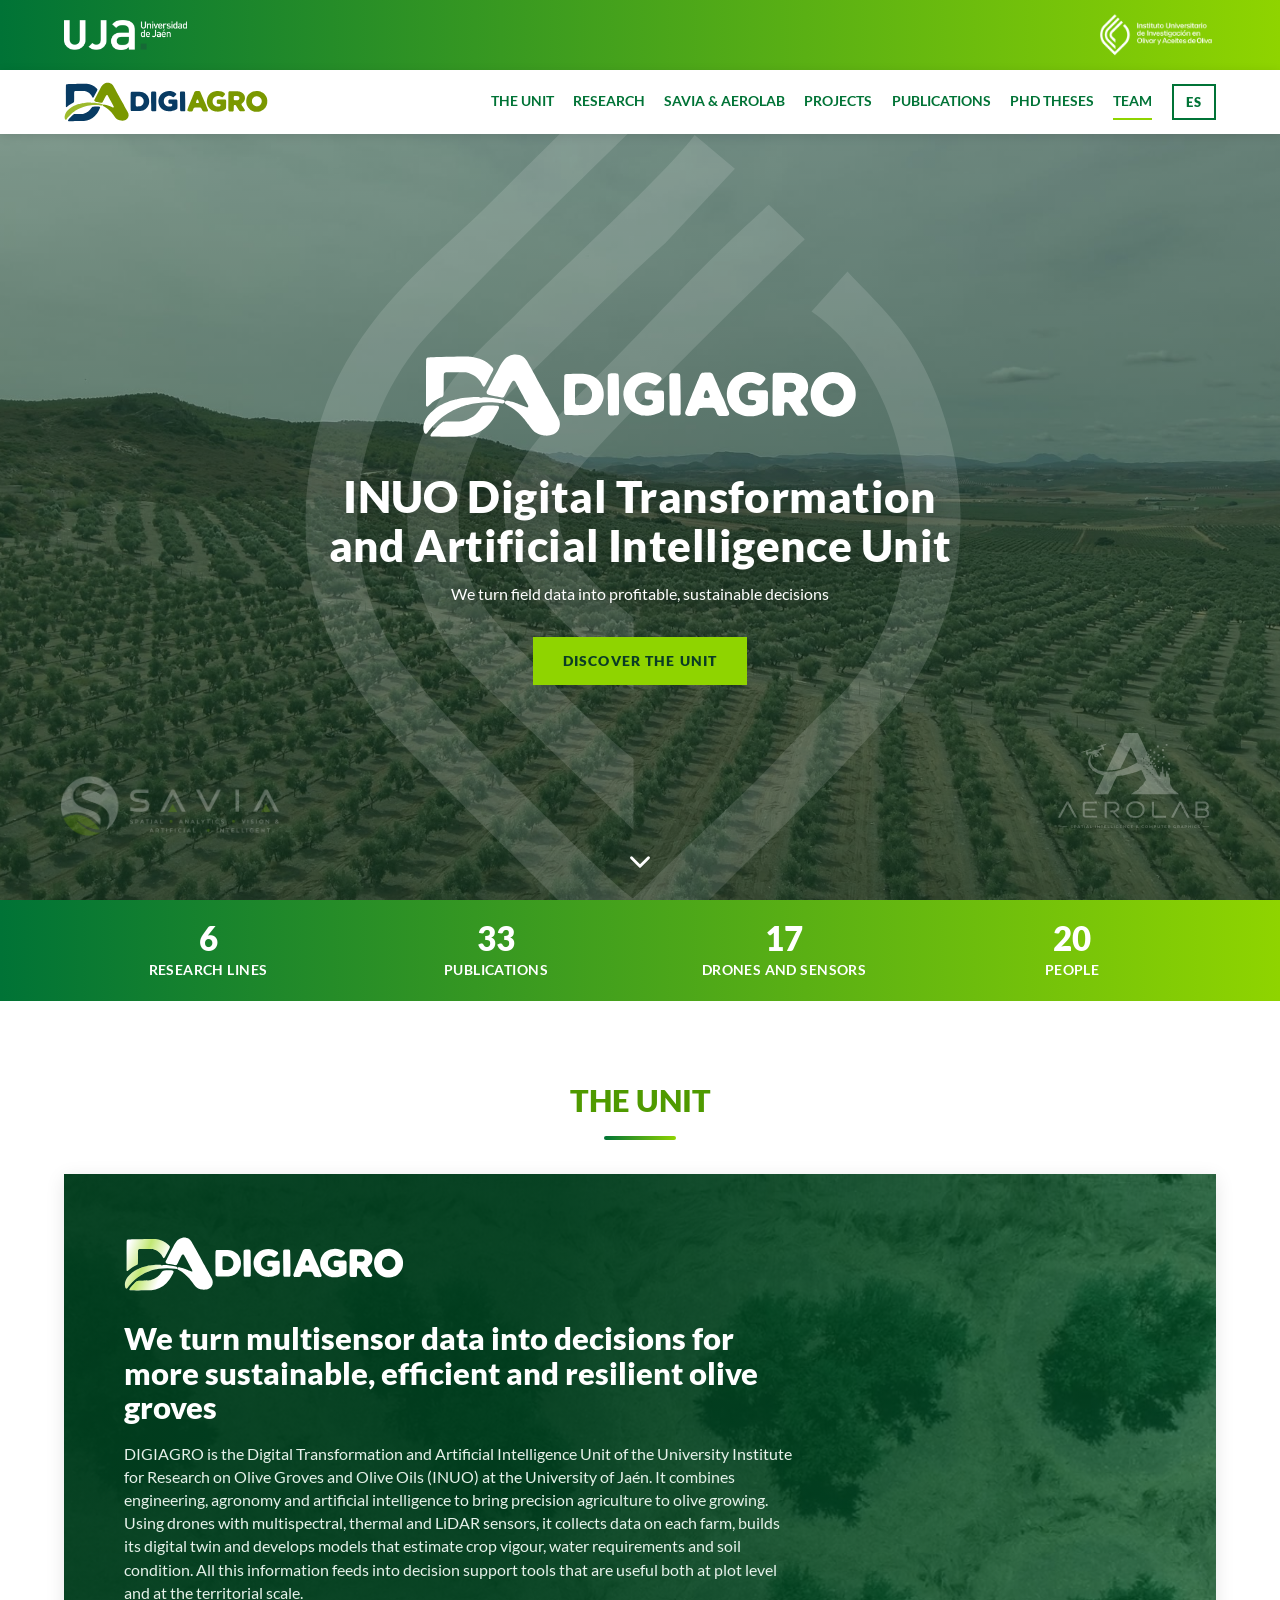
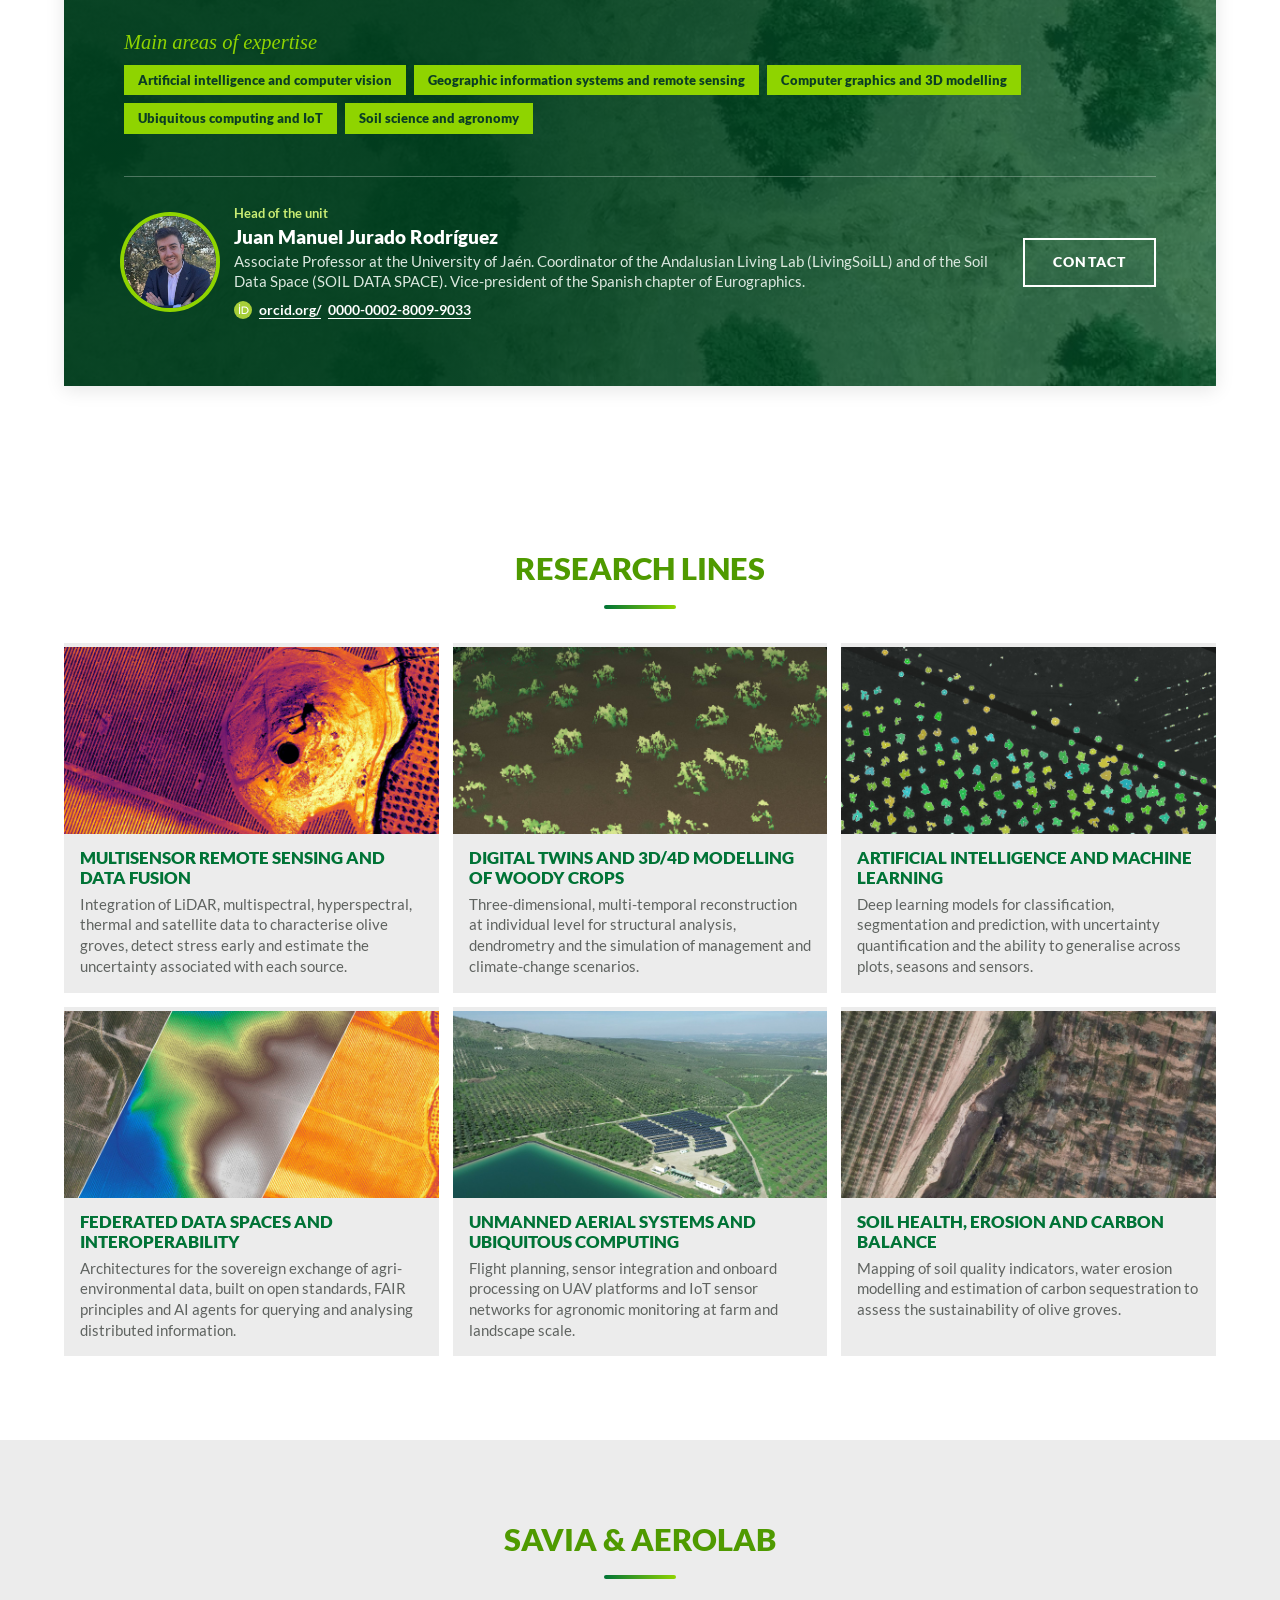
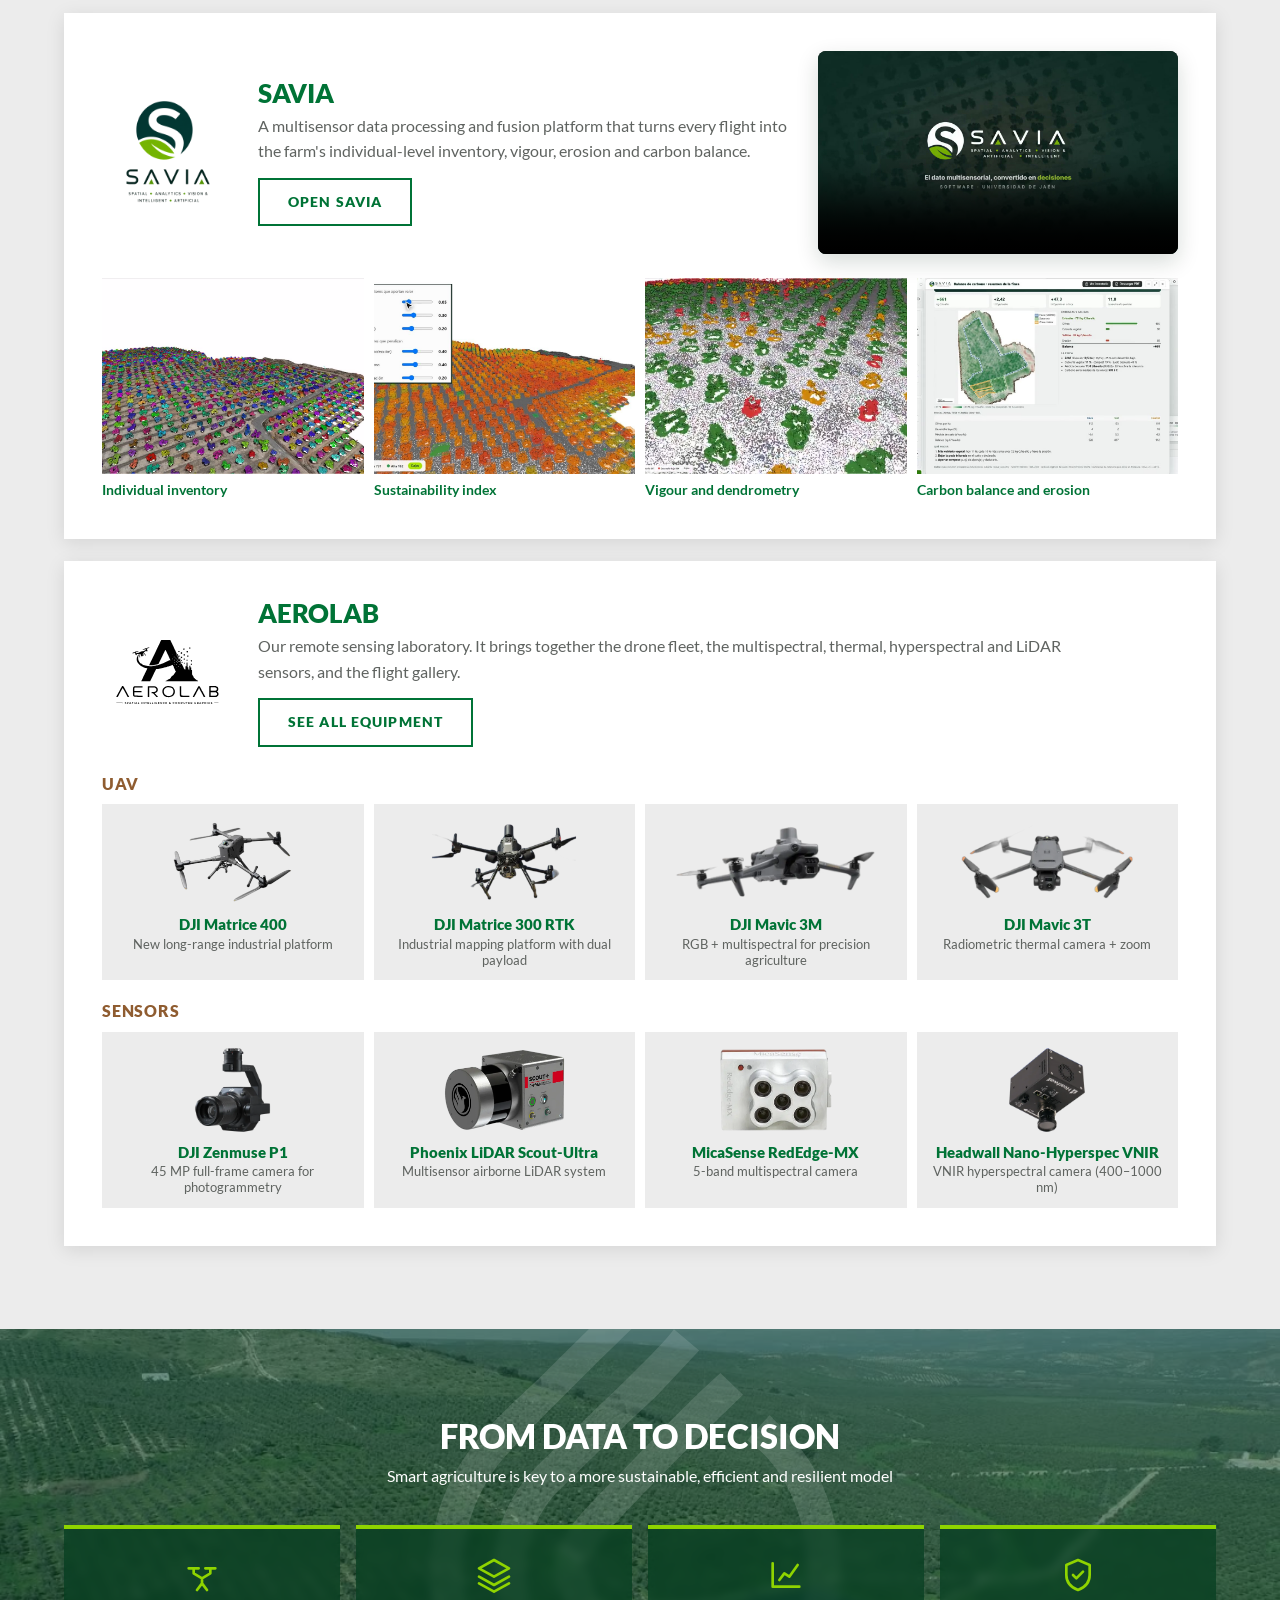
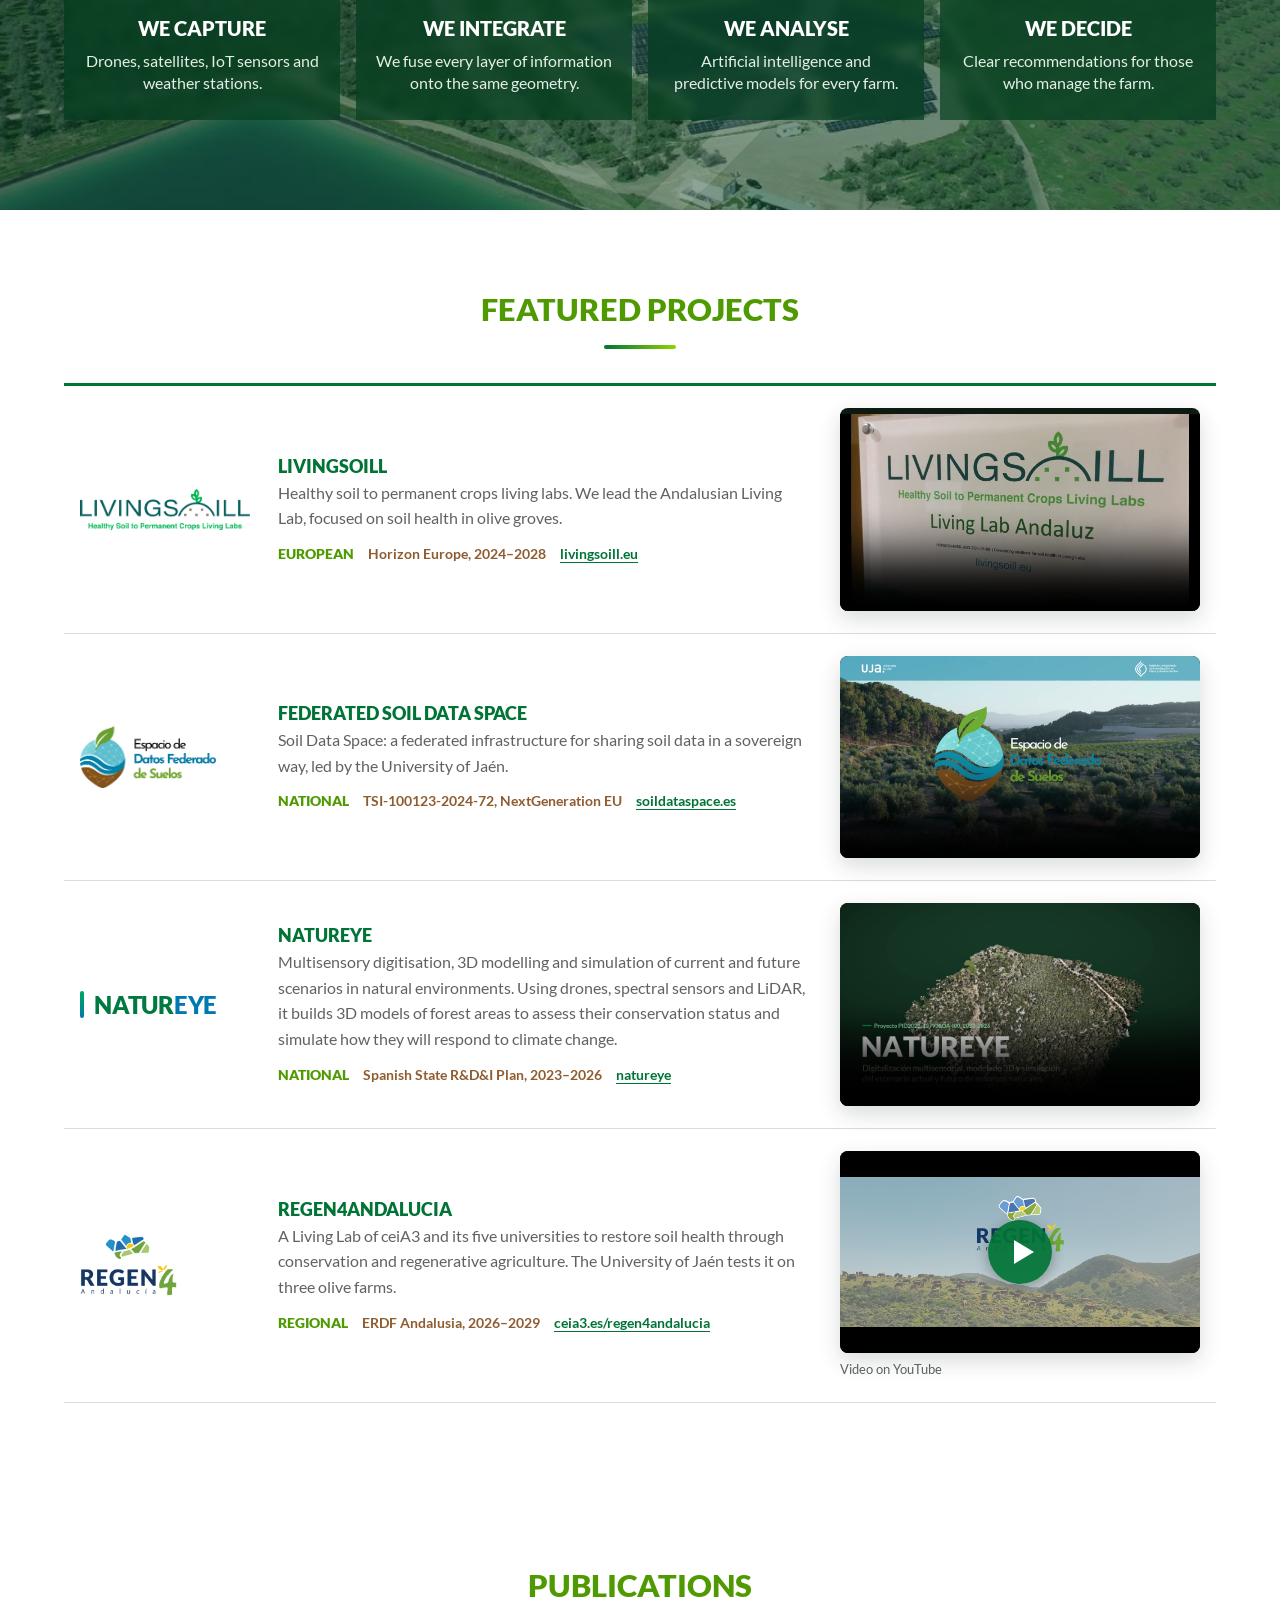
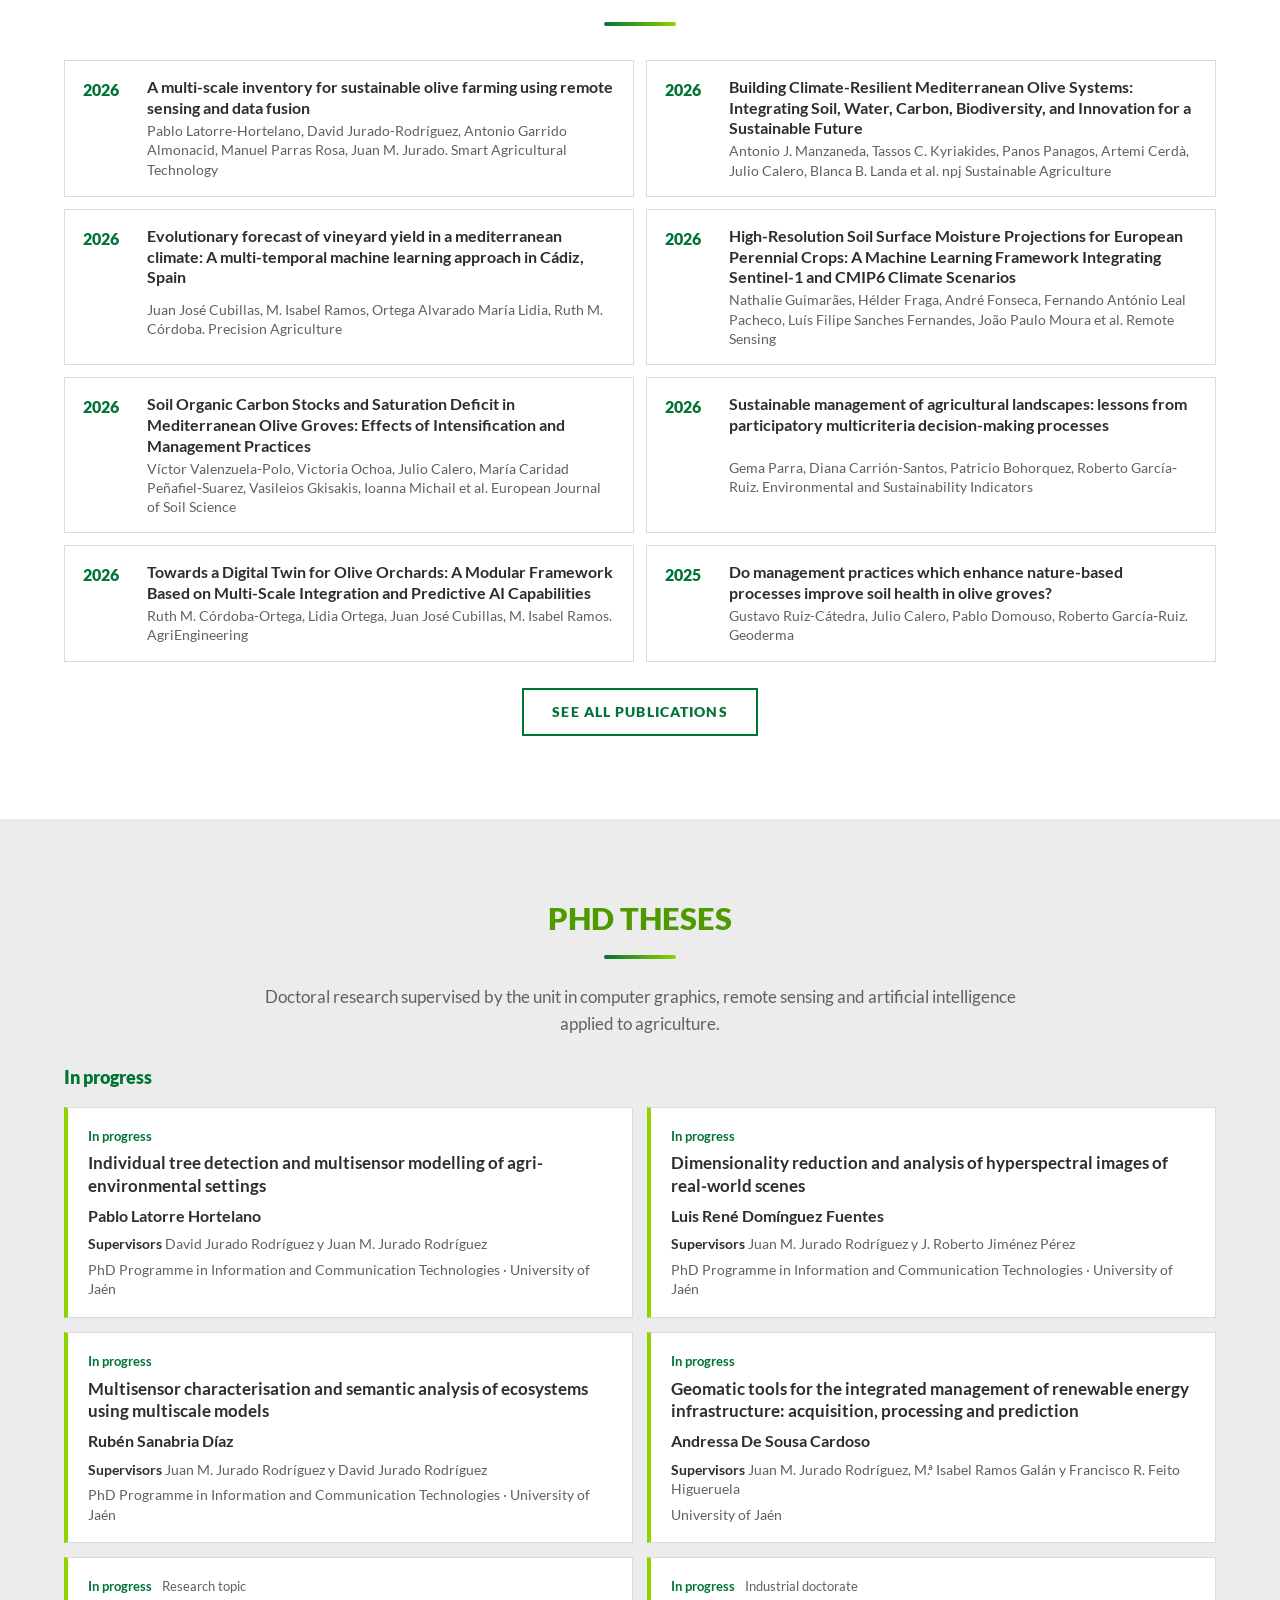
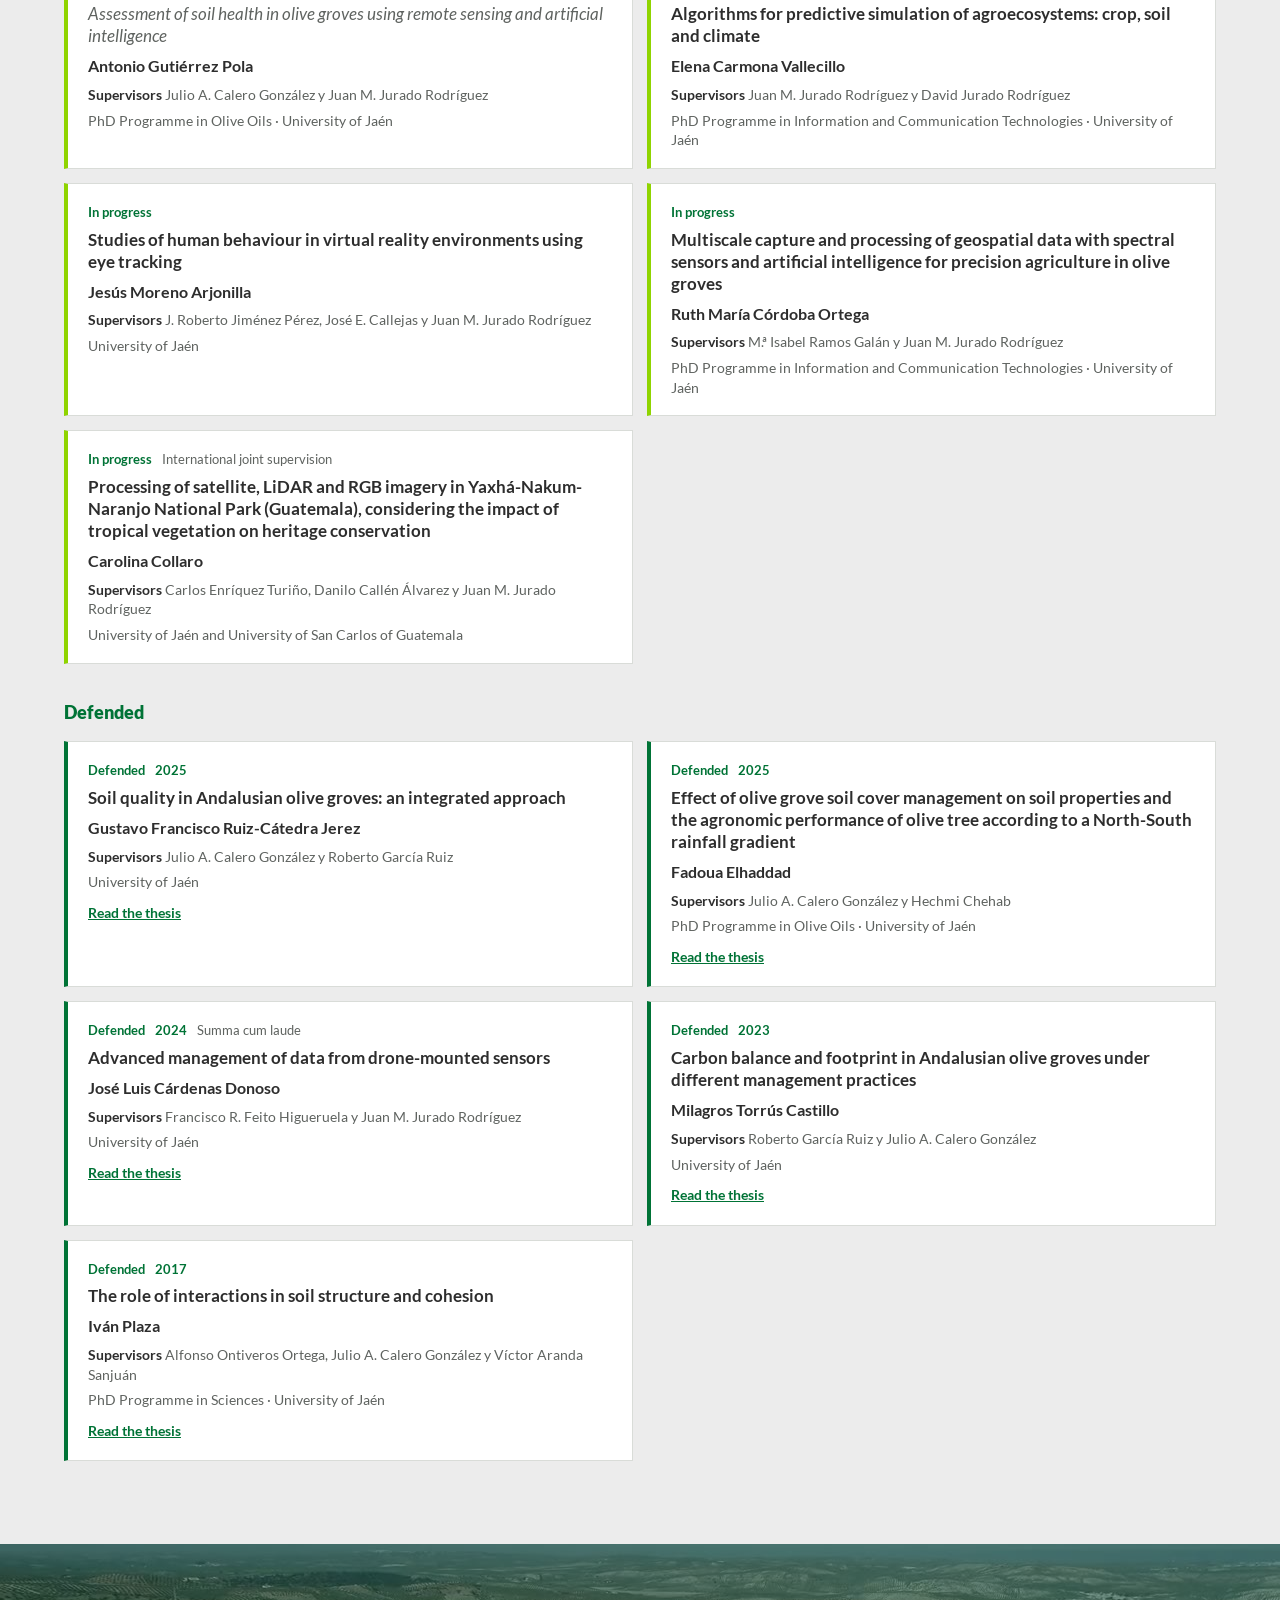
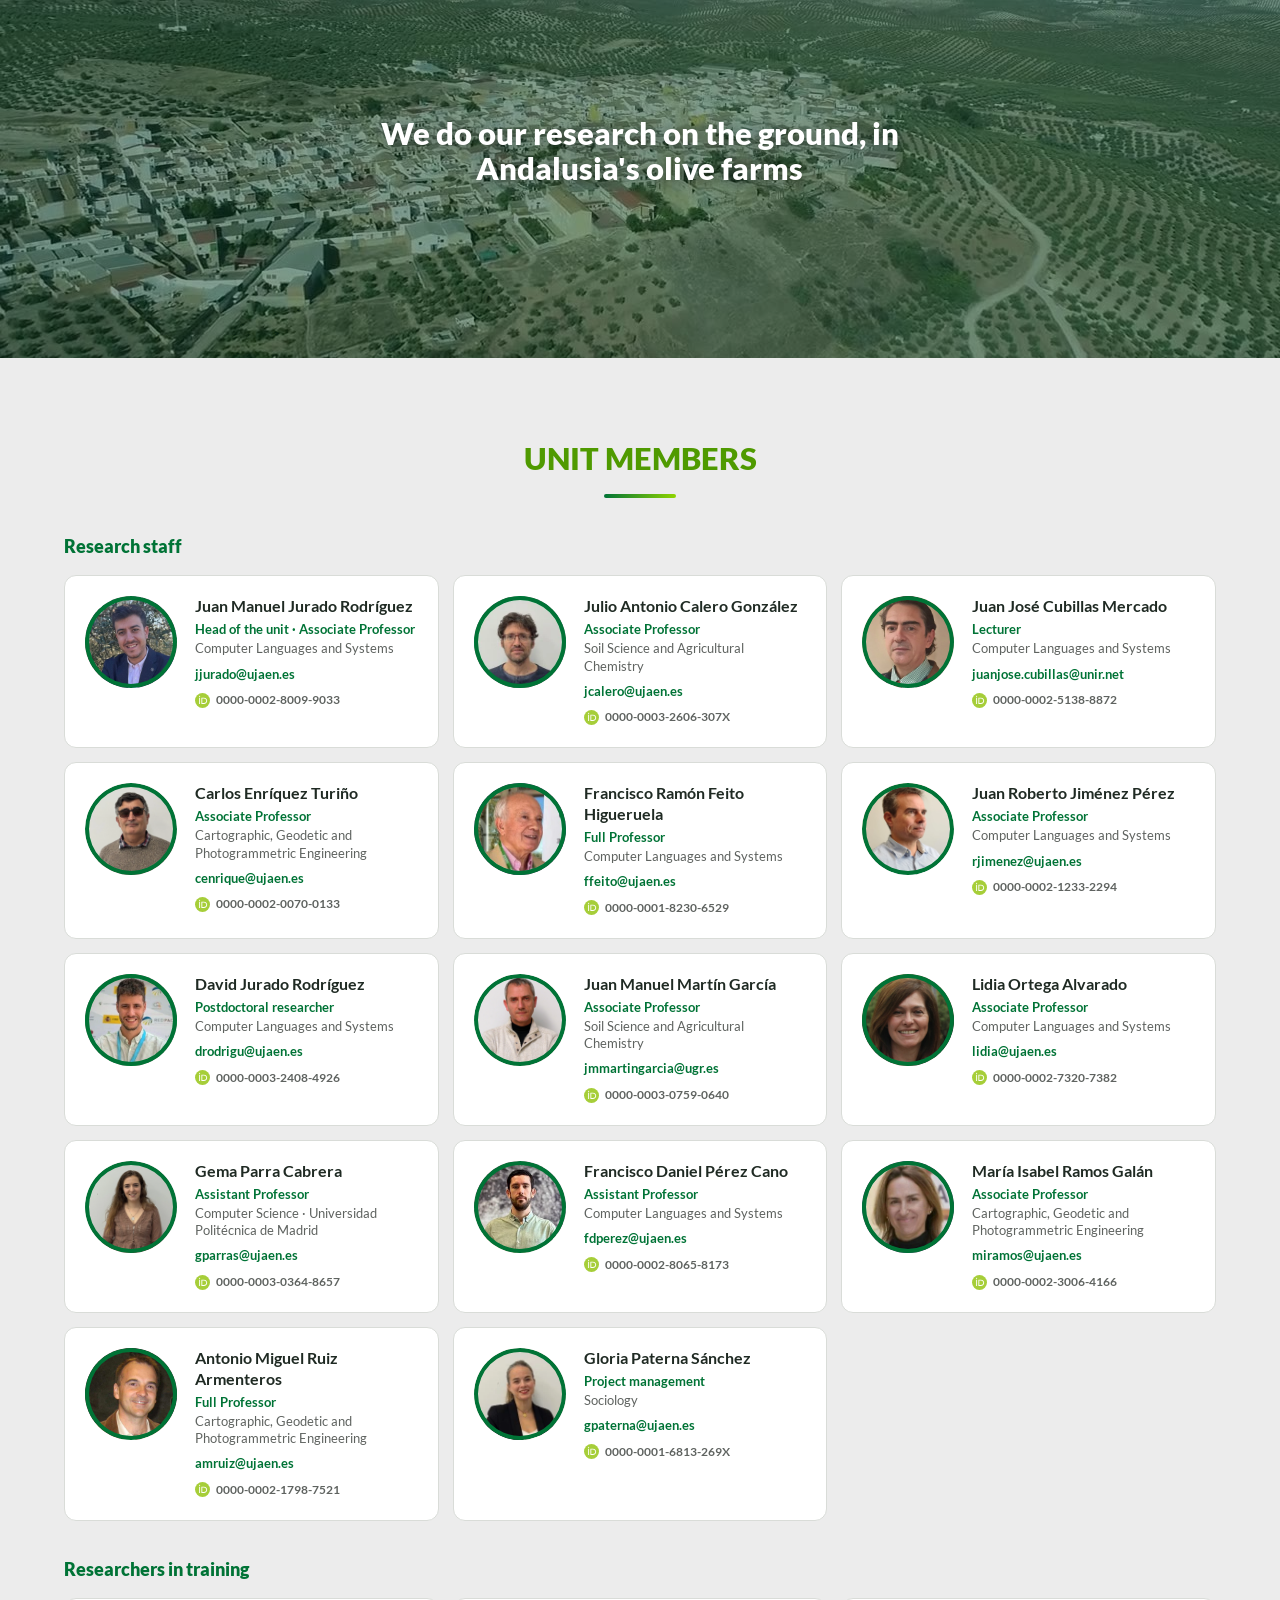
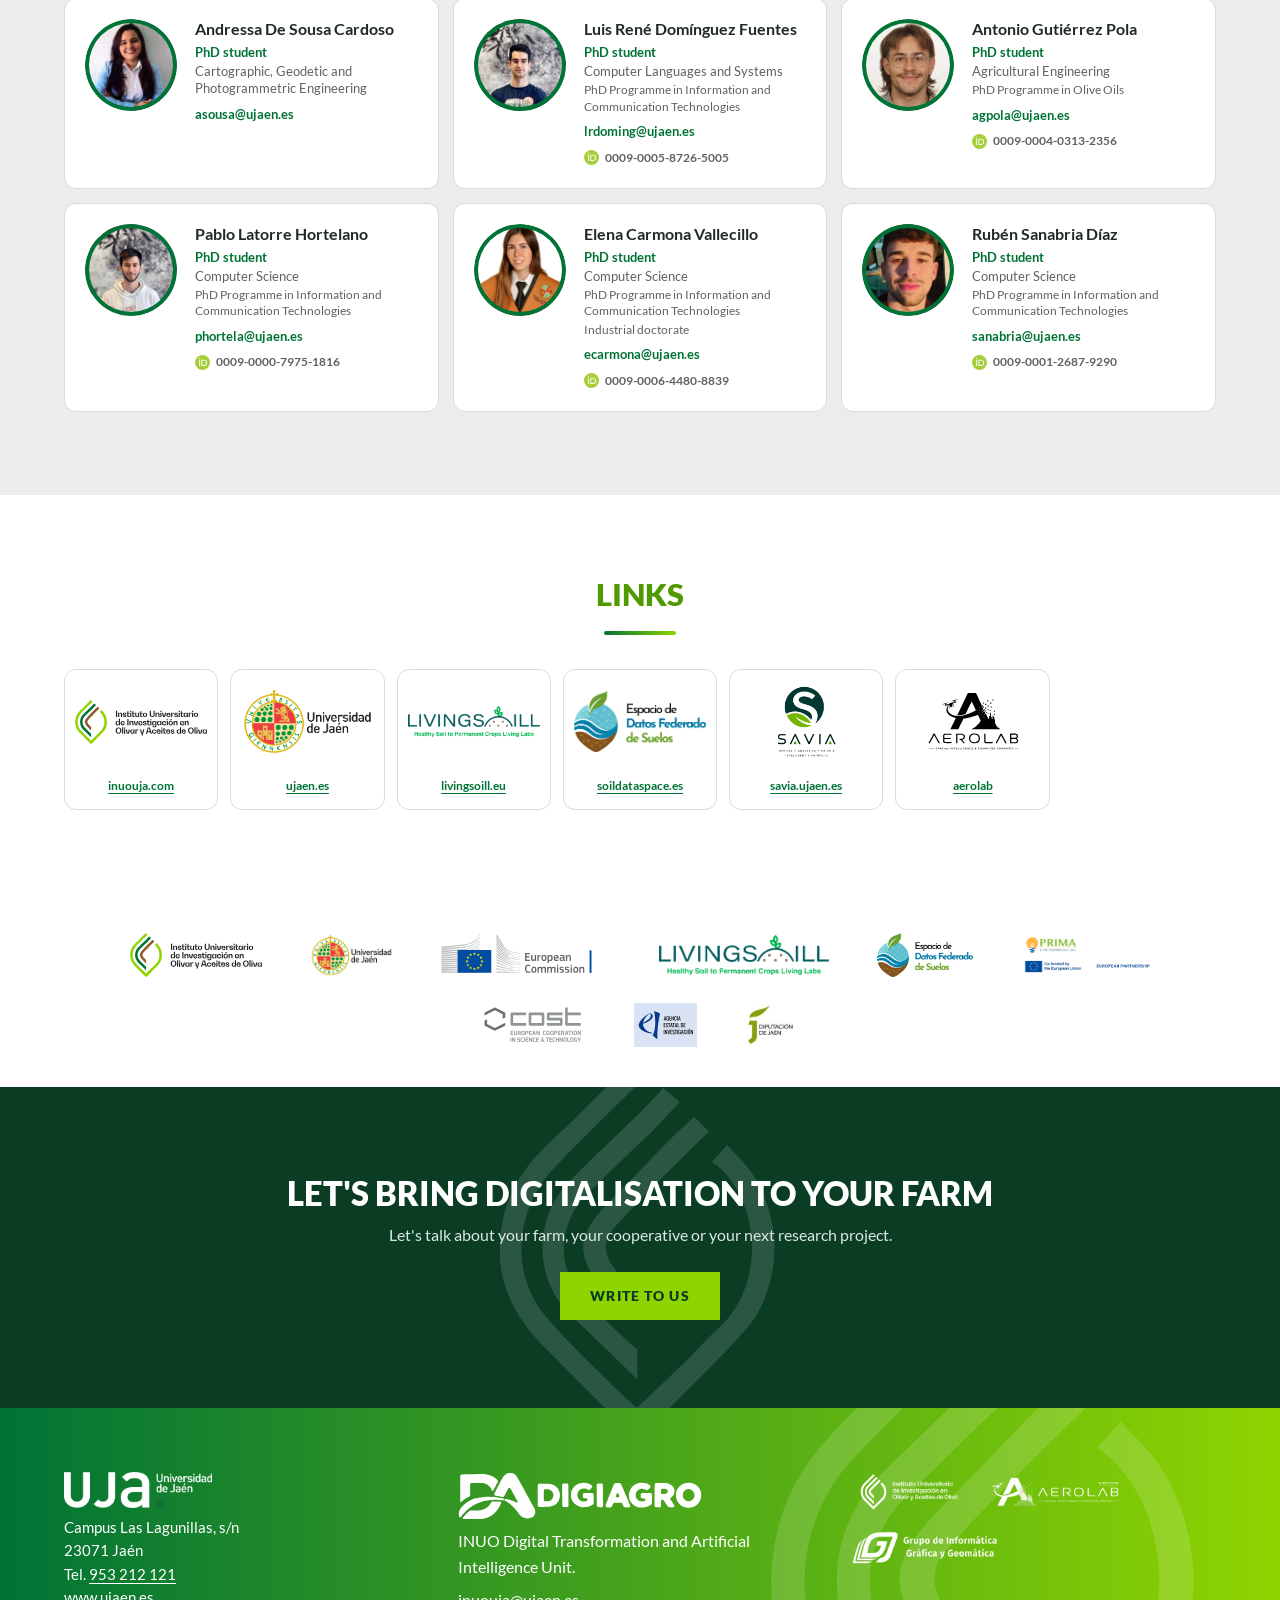
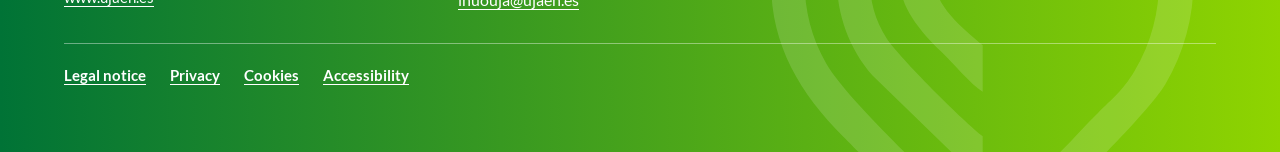
==== commit 86925fec: "Proyectos: NATUREYE con el vídeo resumen montado Co-Authored-By: Claude Opus 5.5 <noreply@anthropic." ====
--- a/index.html
+++ b/index.html
@@ -231,7 +231,7 @@
     </ul>
   </nav>
 </footer>
-<script src="contenido.js?v=50"></script>
+<script src="contenido.js?v=51"></script>
 <script src="equipos.js"></script>
 <script src="i18n.js?v=26"></script>
 <script src="app.js?v=23"></script>
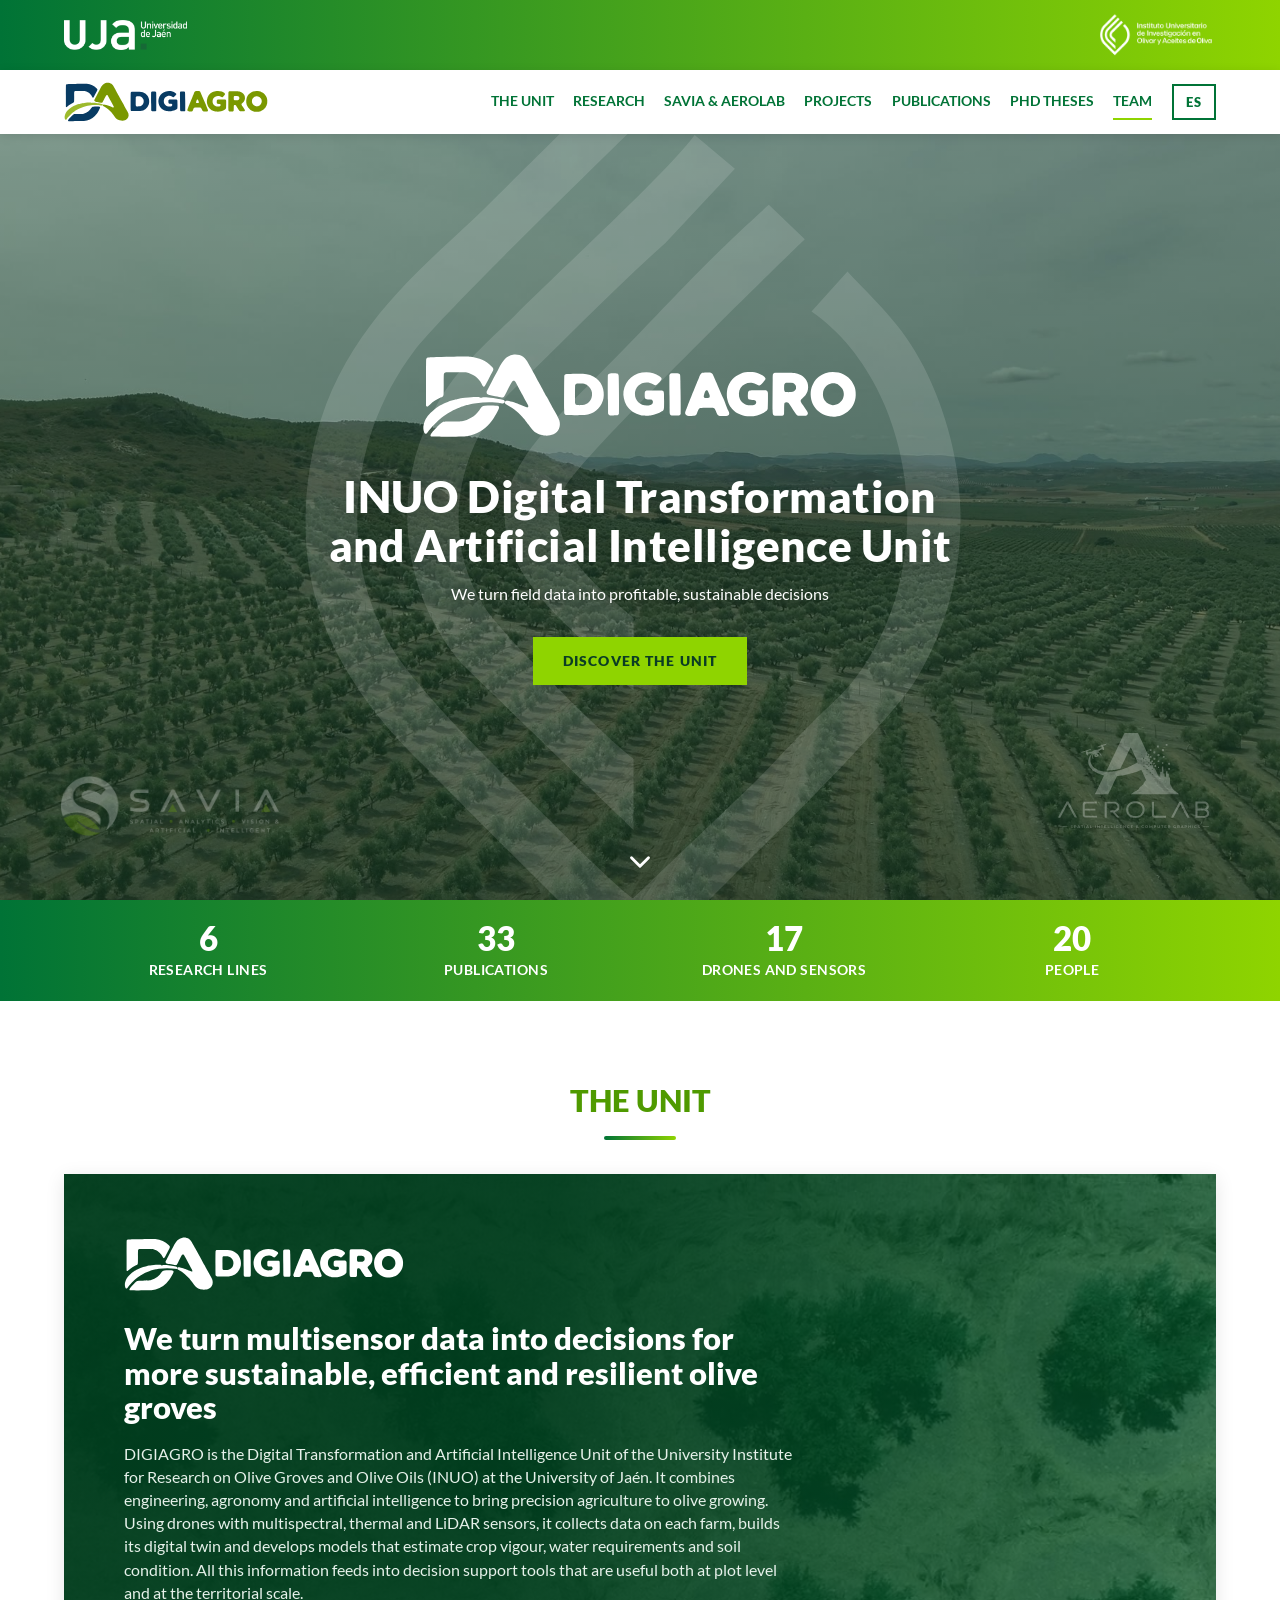
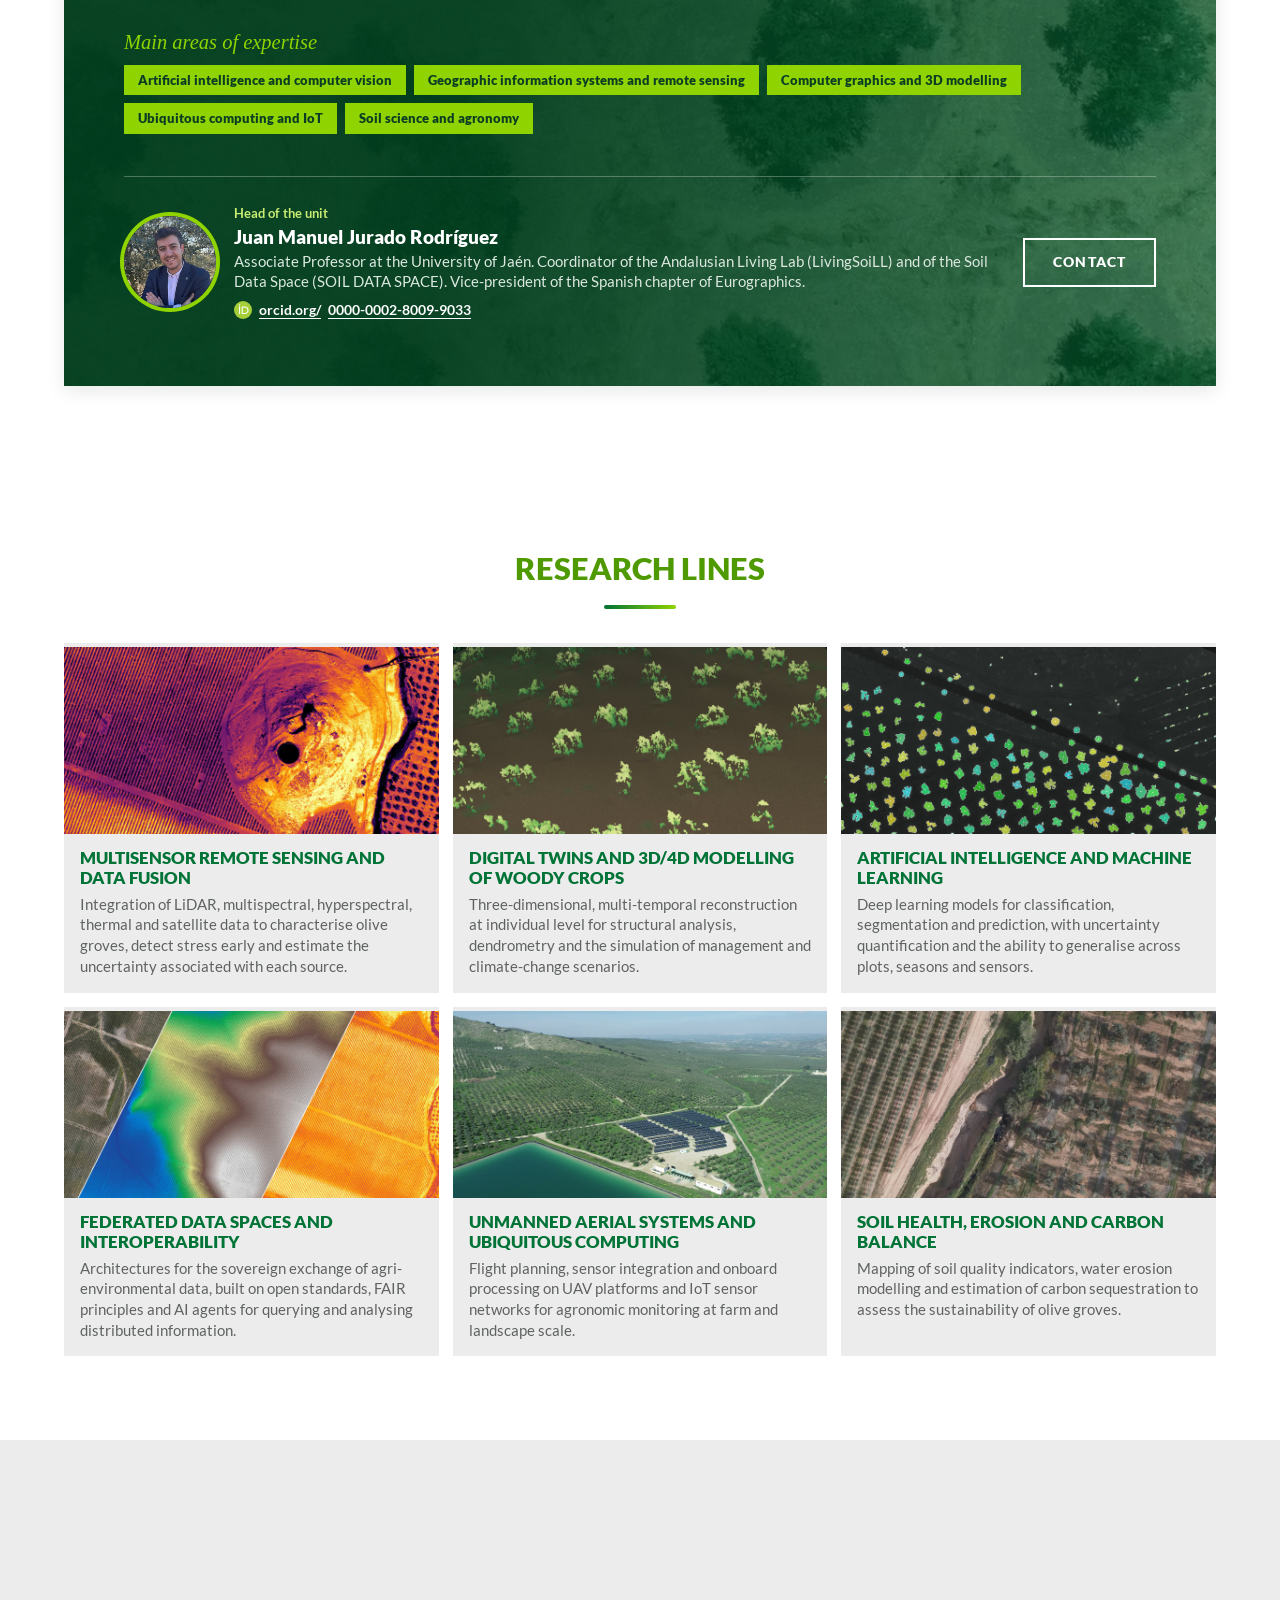
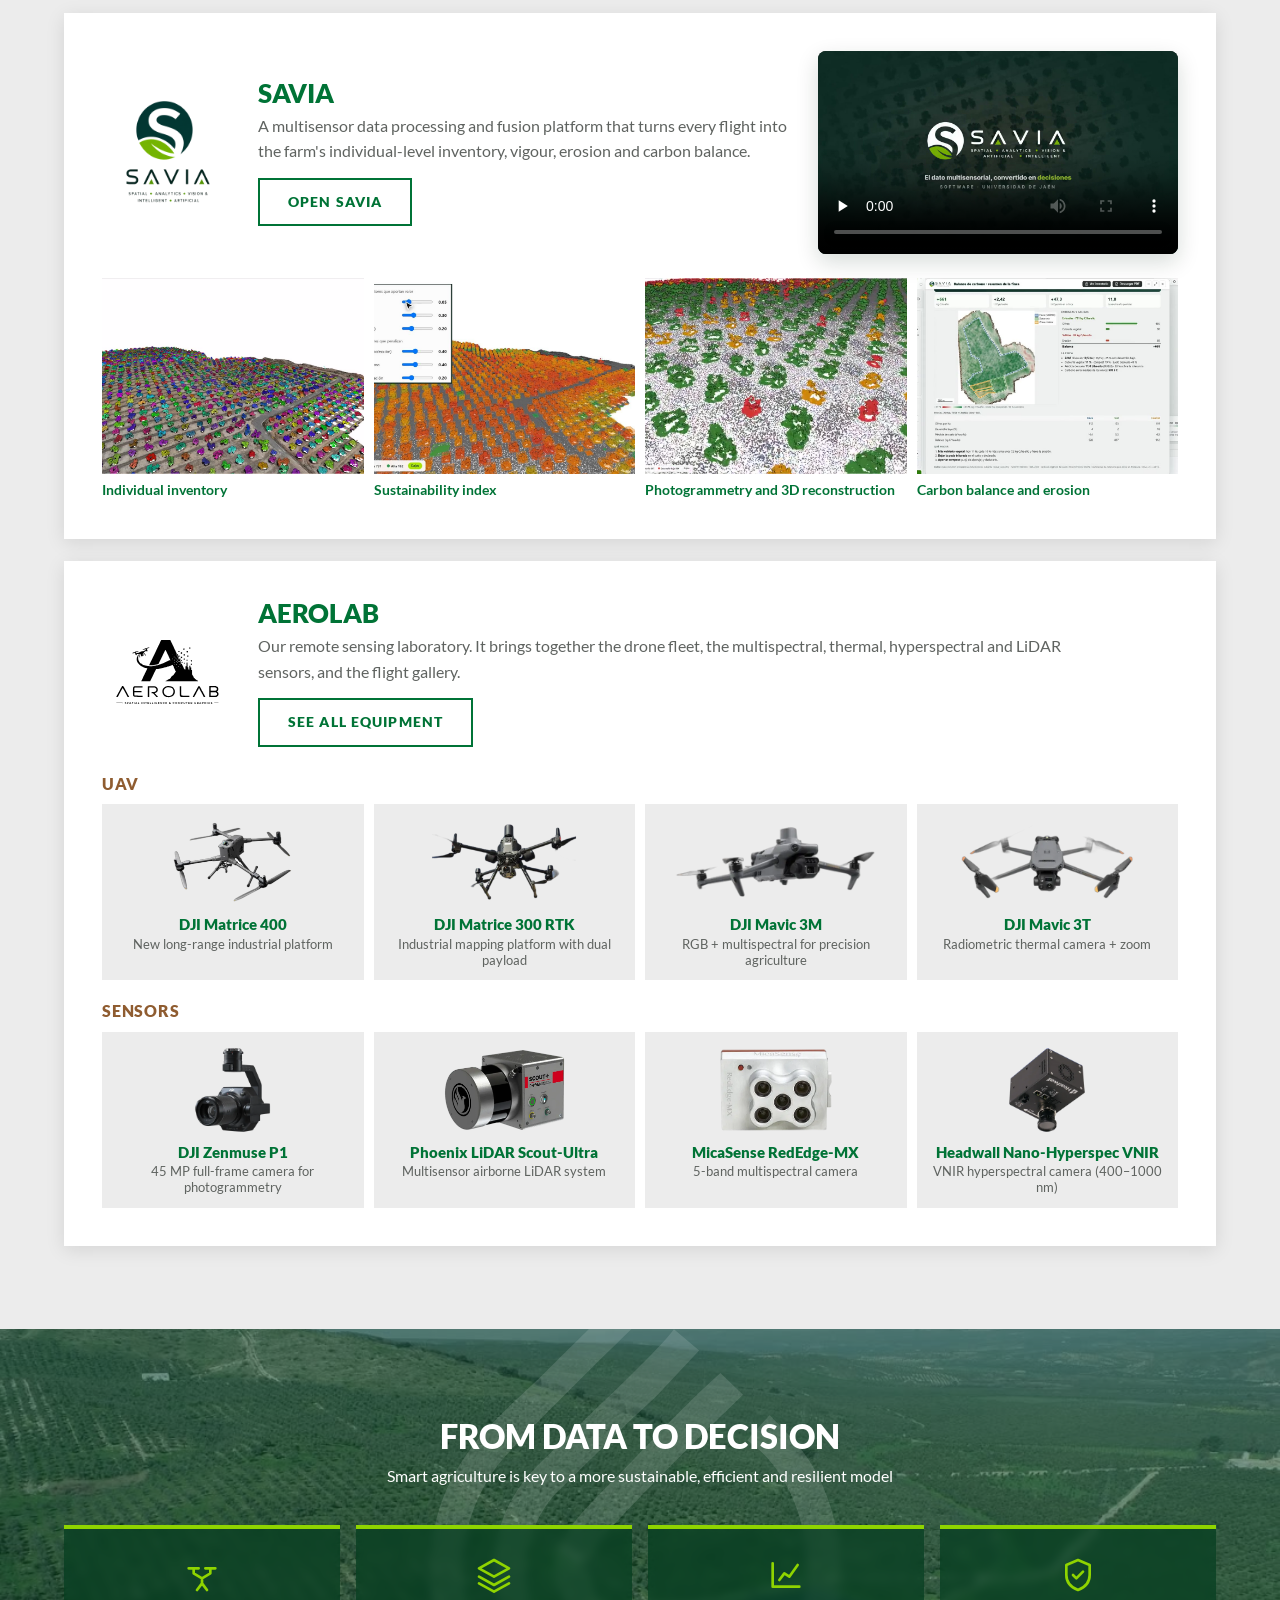
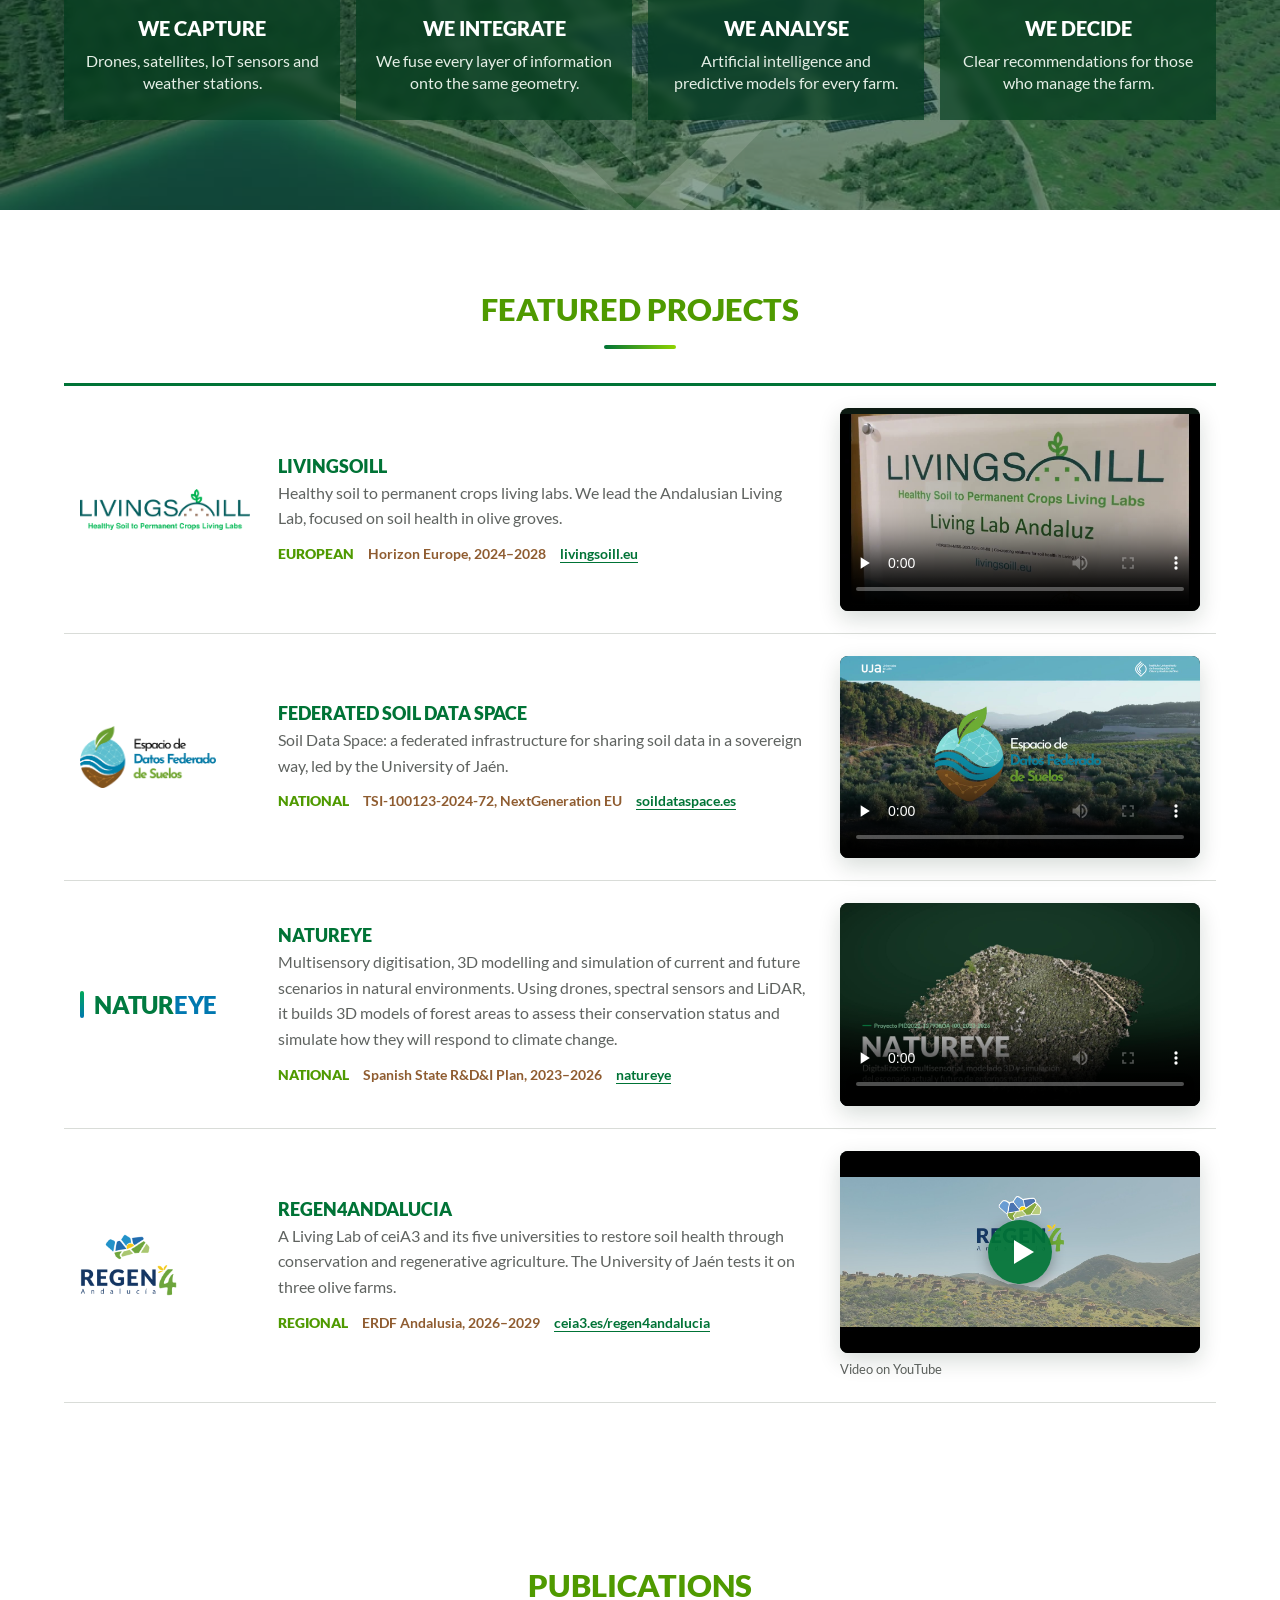
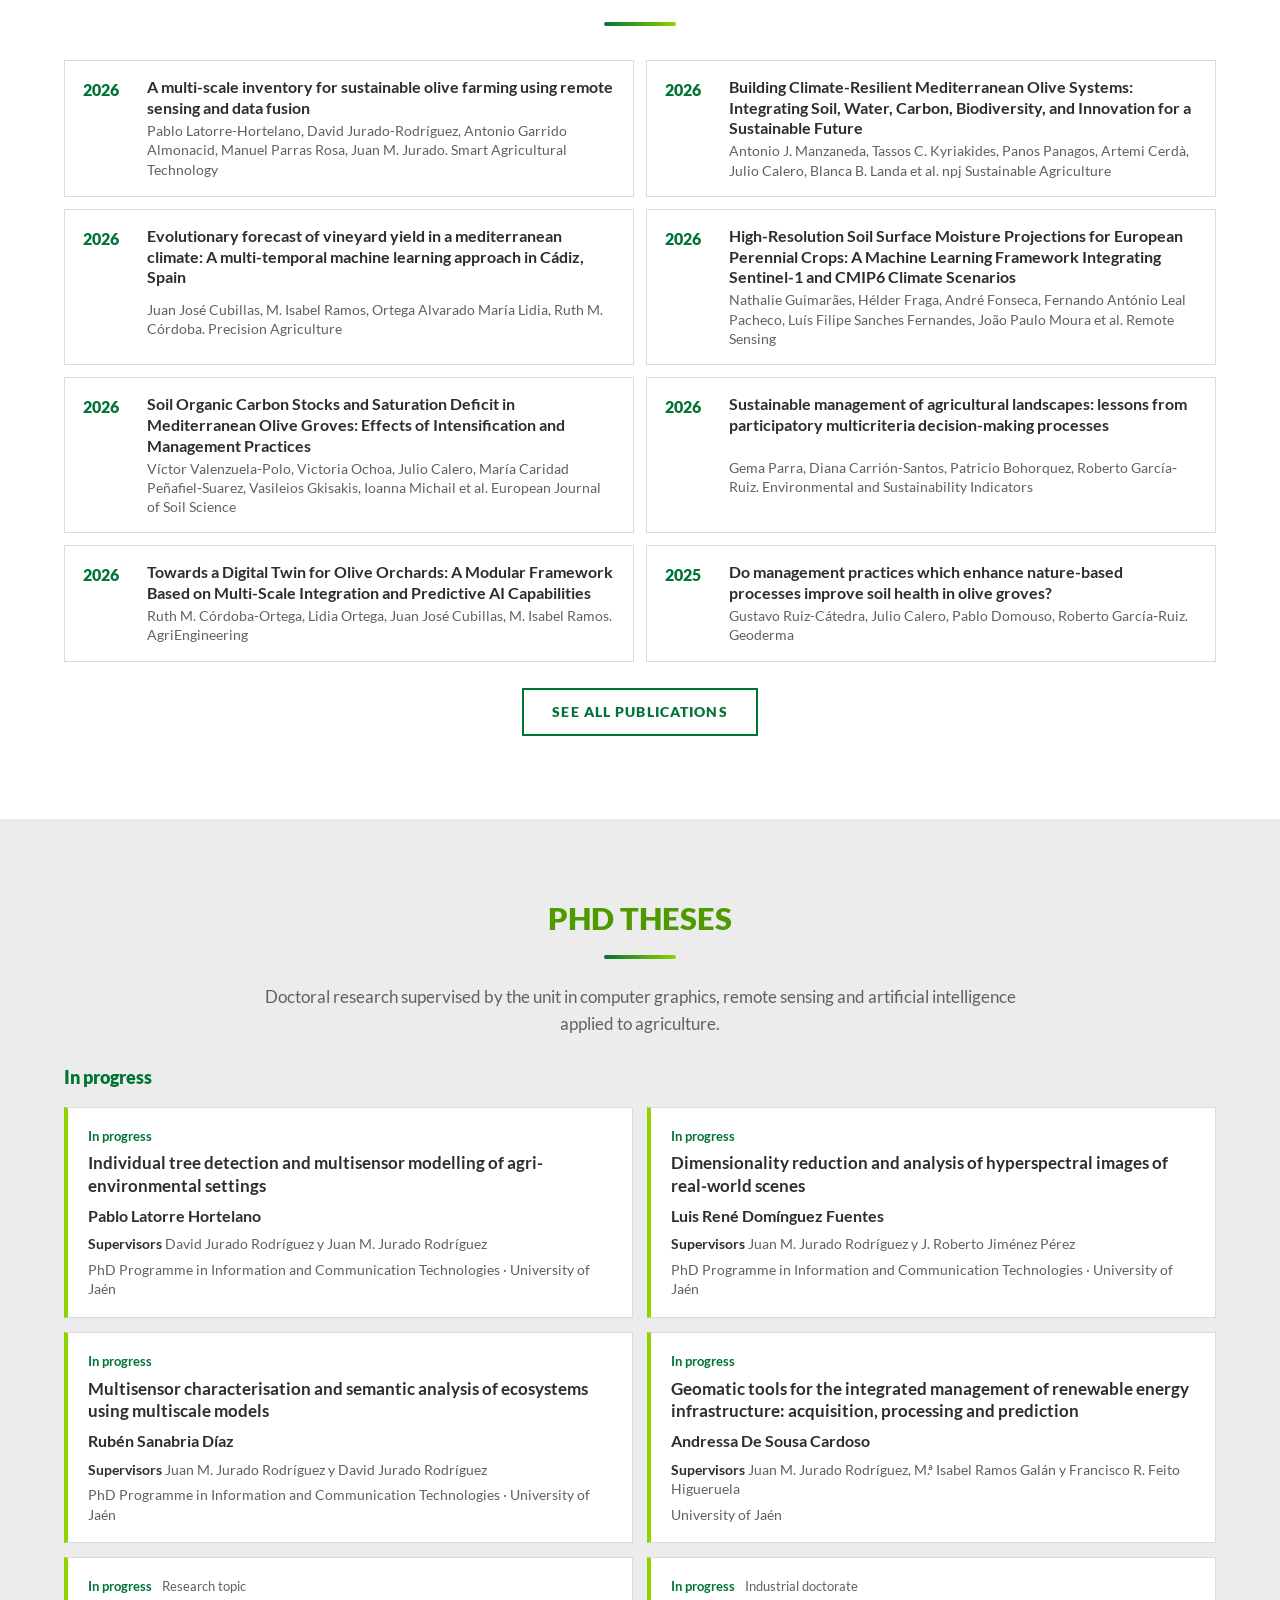
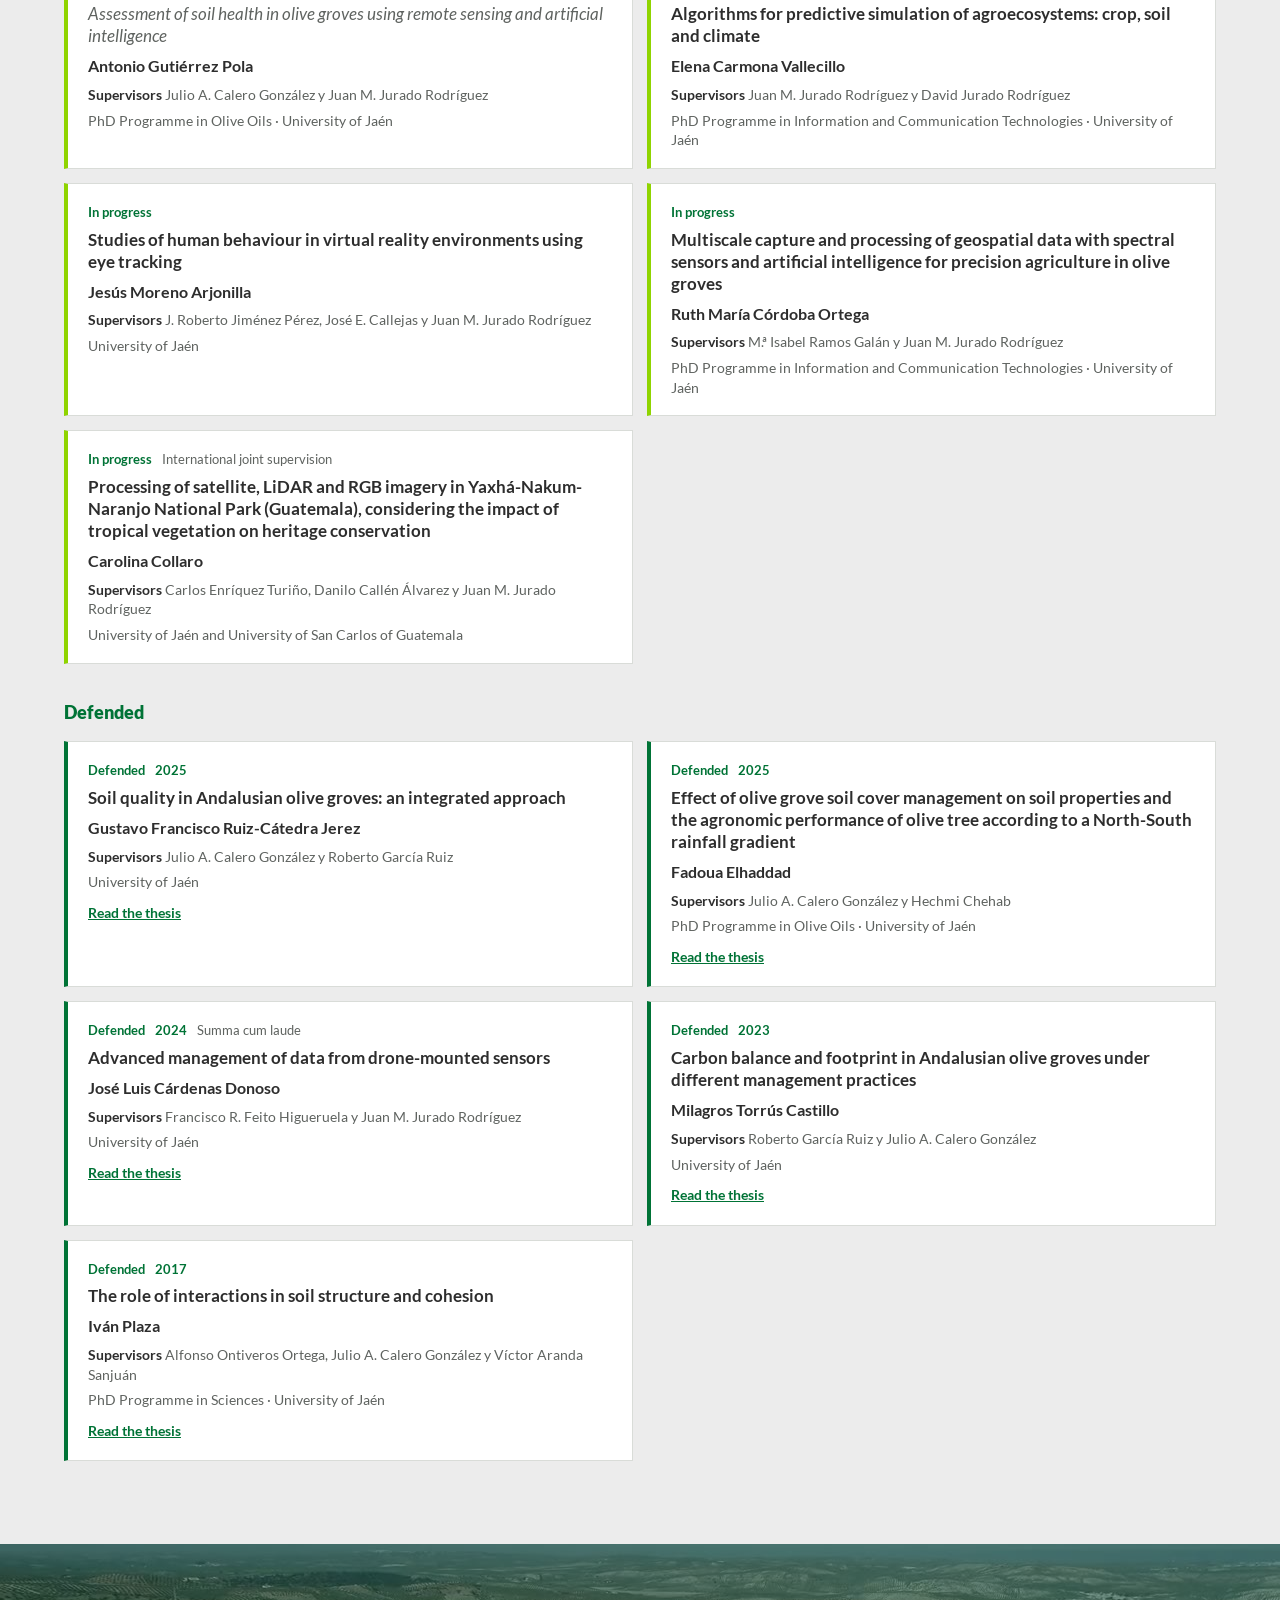
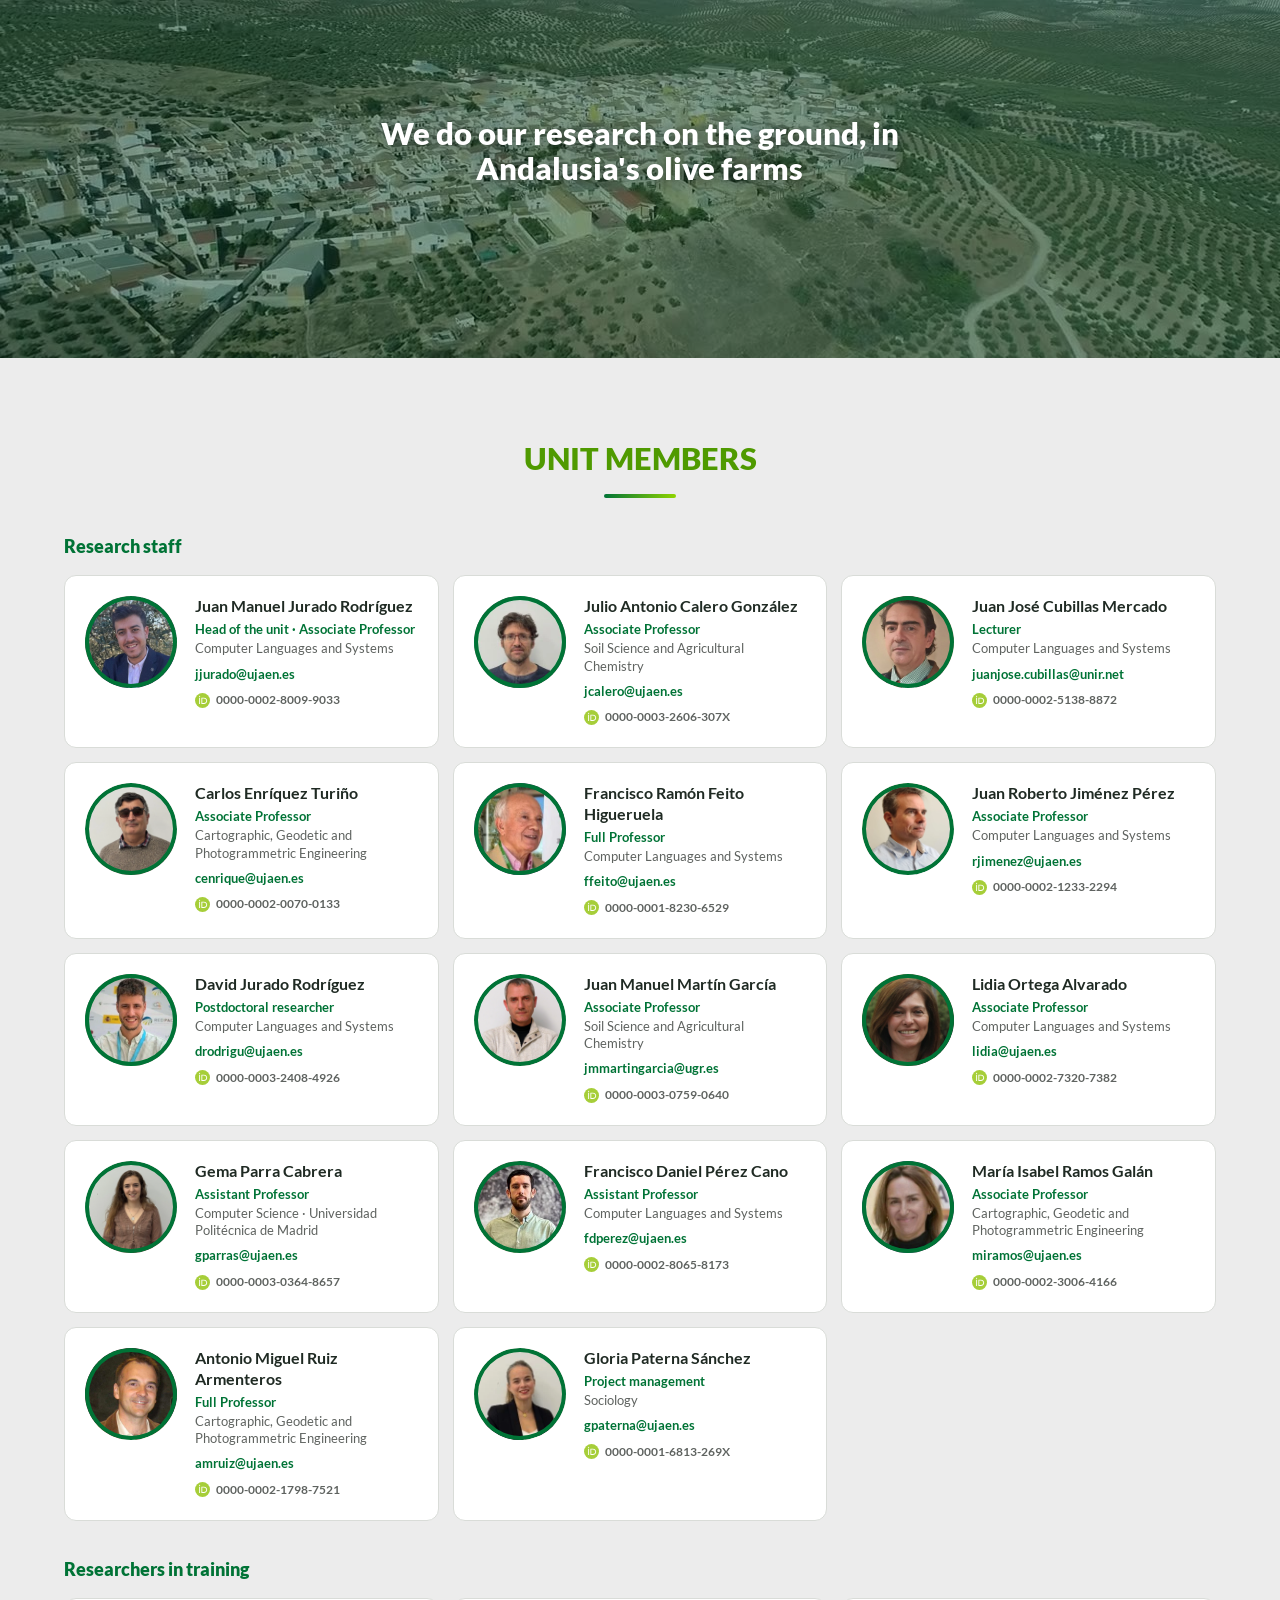
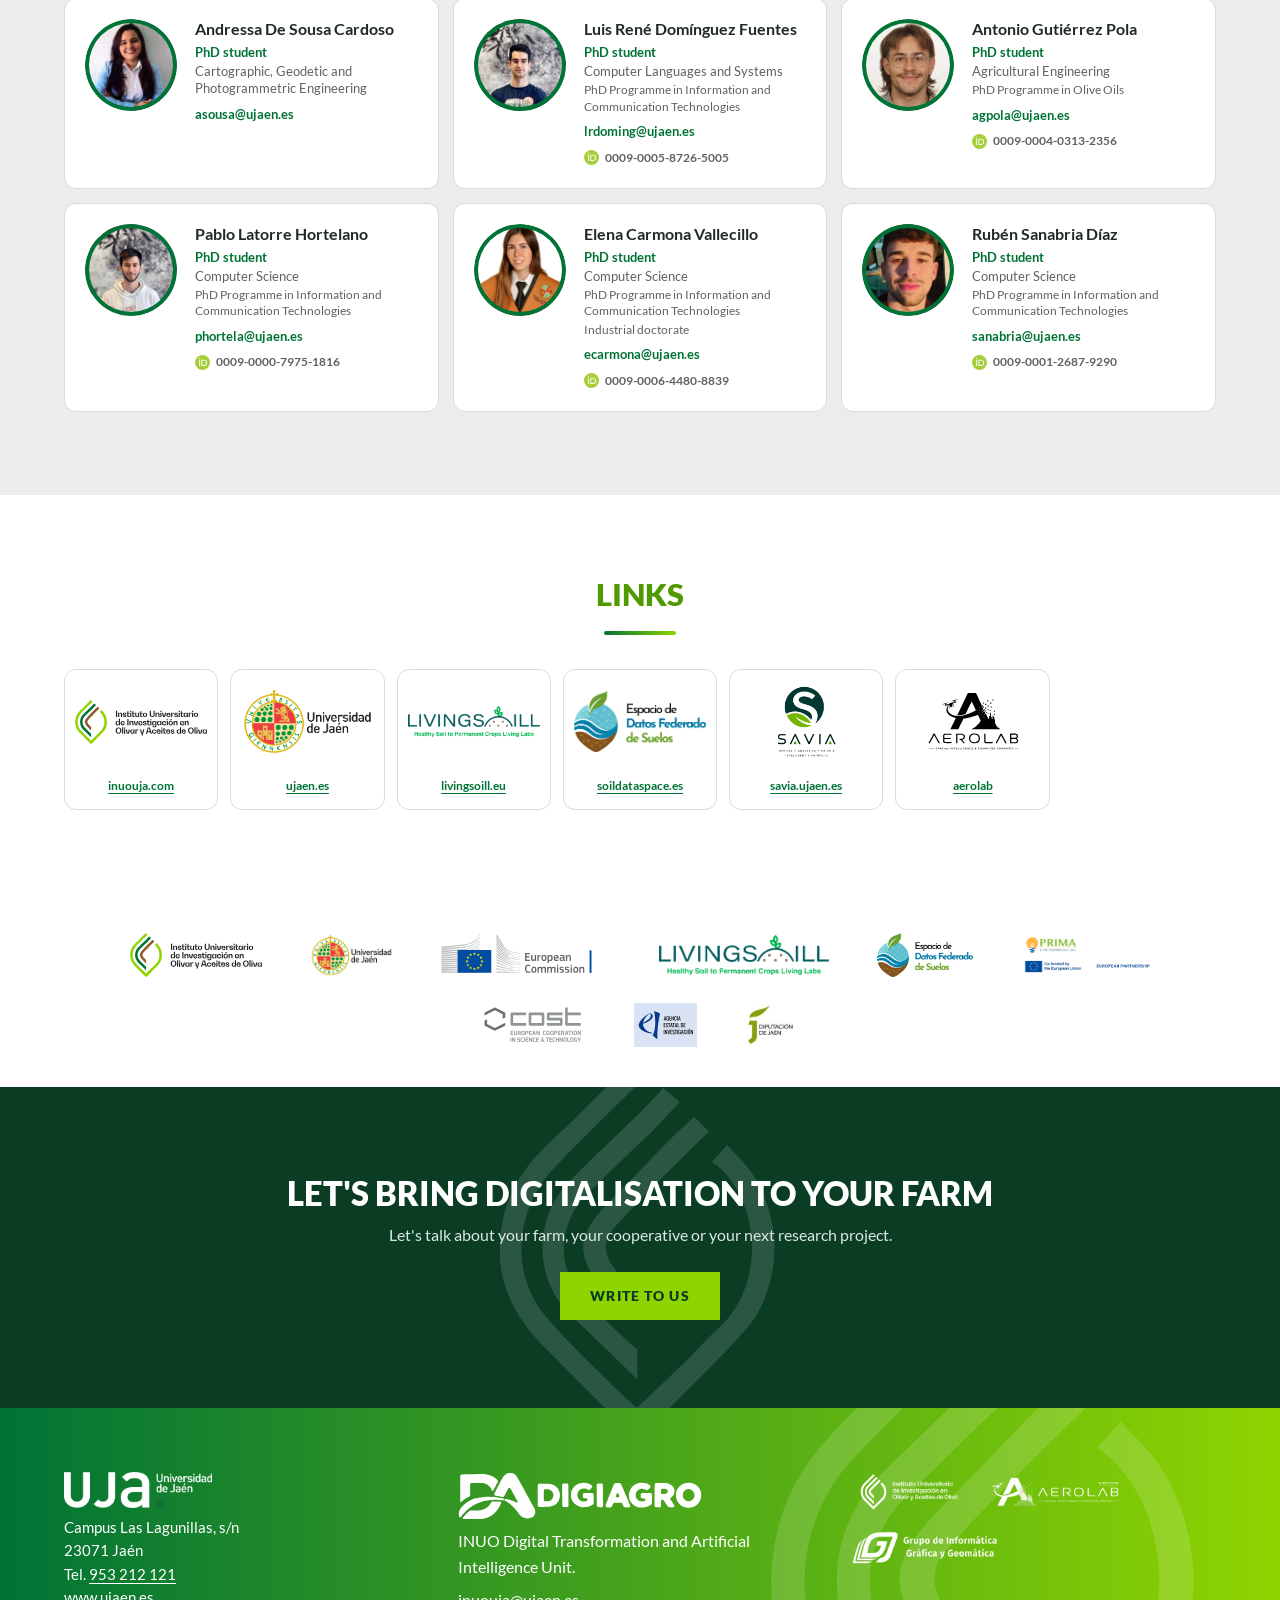
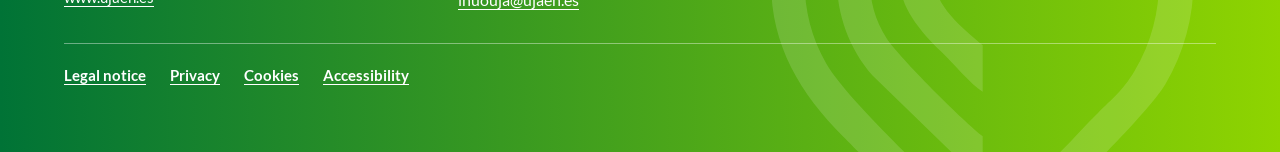
==== commit e09df331: "SAVIA en portada: «Fotogrametría y reconstrucción 3D» en lugar de «Vigorosidad y dasometría» Co-Auth" ====
--- a/index.html
+++ b/index.html
@@ -123,7 +123,7 @@
       <div class="savia-galeria">
         <figure class="rv" style="--rv:0ms"><video data-auto muted loop playsinline preload="none" poster="assets/video/f-sam.jpg"><source src="assets/video/f-sam.mp4" type="video/mp4"></video><figcaption>Inventario individual</figcaption></figure>
         <figure class="rv" style="--rv:90ms"><video data-auto muted loop playsinline preload="none" poster="assets/video/f-sost.jpg"><source src="assets/video/f-sost.mp4" type="video/mp4"></video><figcaption>Cálculo del índice de sostenibilidad</figcaption></figure>
-        <figure class="rv" style="--rv:180ms"><video data-auto muted loop playsinline preload="none" poster="assets/video/f-daso.jpg"><source src="assets/video/f-daso.mp4" type="video/mp4"></video><figcaption>Vigorosidad y dasometría</figcaption></figure>
+        <figure class="rv" style="--rv:180ms"><video data-auto muted loop playsinline preload="none" poster="assets/video/f-daso.jpg"><source src="assets/video/f-daso.mp4" type="video/mp4"></video><figcaption>Fotogrametría y reconstrucción 3D</figcaption></figure>
         <figure class="rv" style="--rv:270ms"><video data-auto muted loop playsinline preload="none" poster="assets/video/f-carbono.jpg"><source src="assets/video/f-carbono.mp4" type="video/mp4"></video><figcaption>Balance de carbono y erosión</figcaption></figure>
       </div>
     </article>
@@ -233,7 +233,7 @@
 </footer>
 <script src="contenido.js?v=51"></script>
 <script src="equipos.js"></script>
-<script src="i18n.js?v=26"></script>
+<script src="i18n.js?v=27"></script>
 <script src="app.js?v=23"></script>
 <script src="noticias.js?v=4"></script>
 </body>
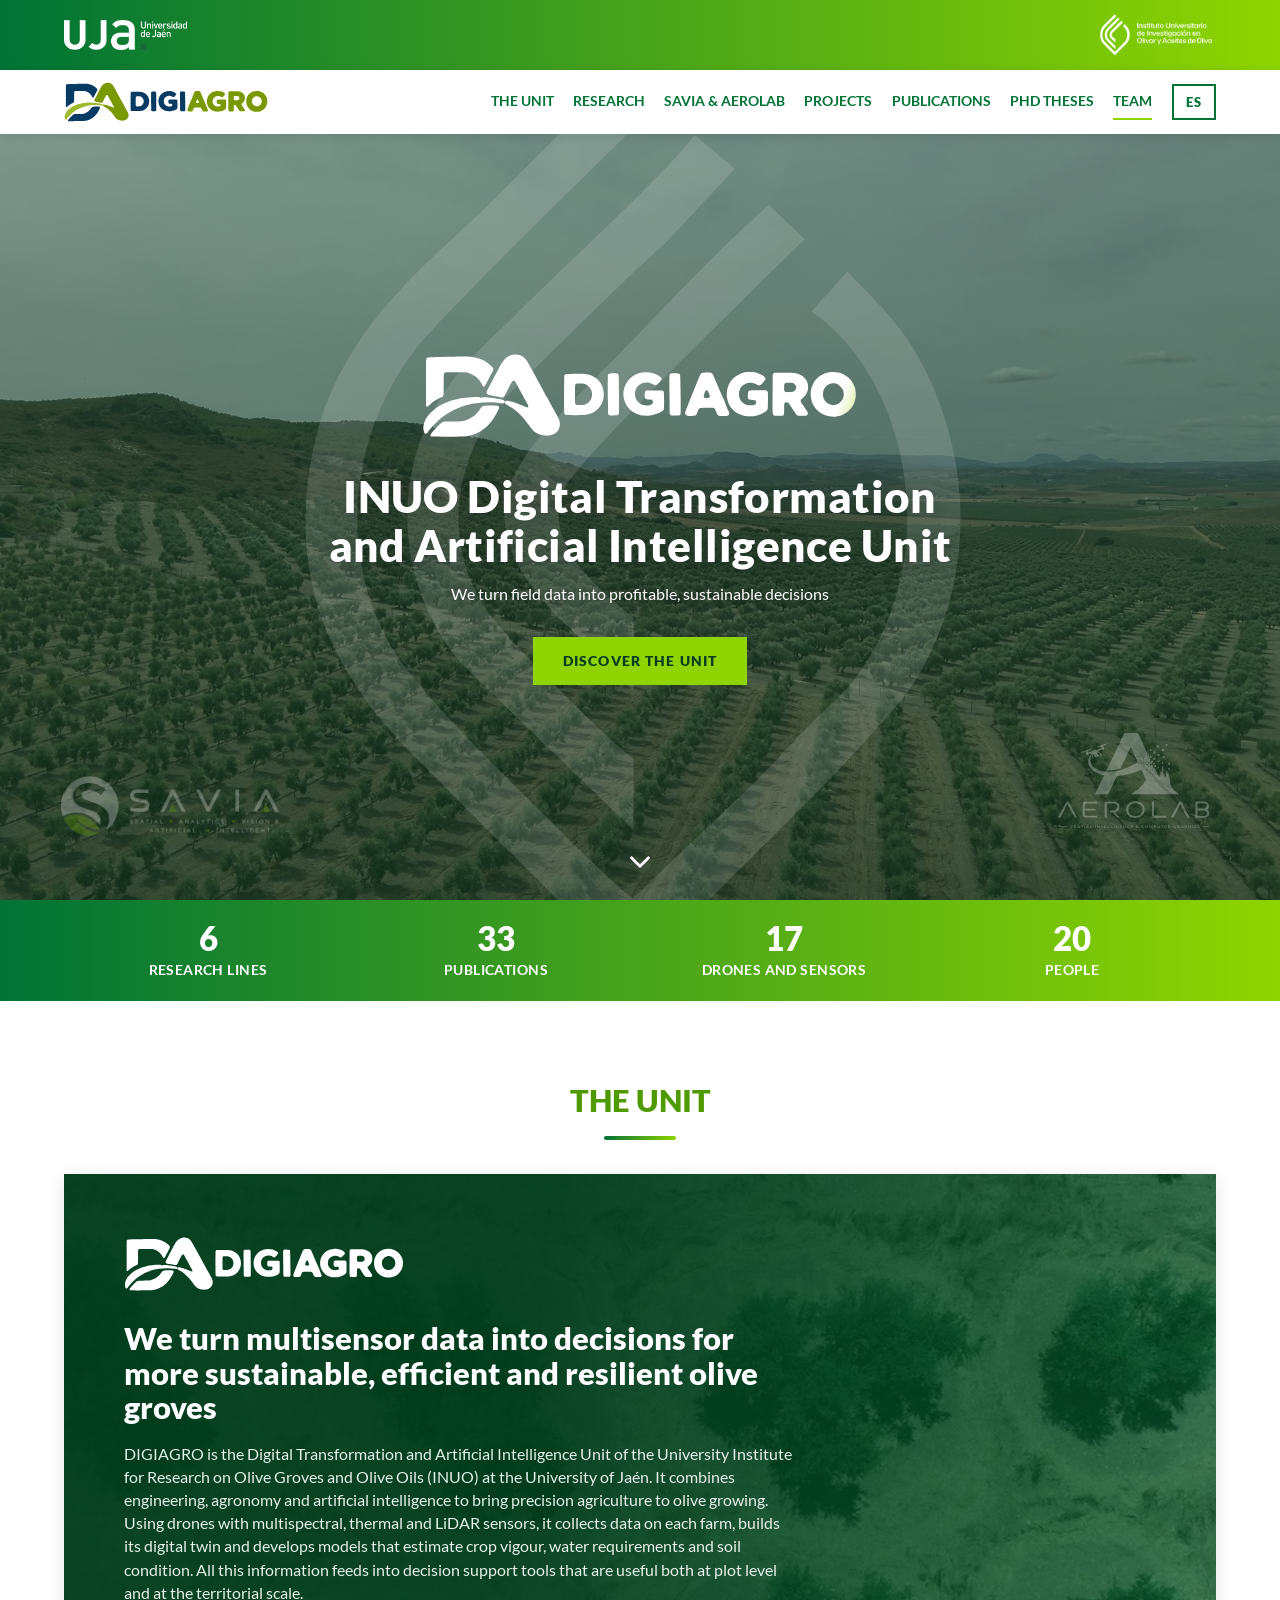
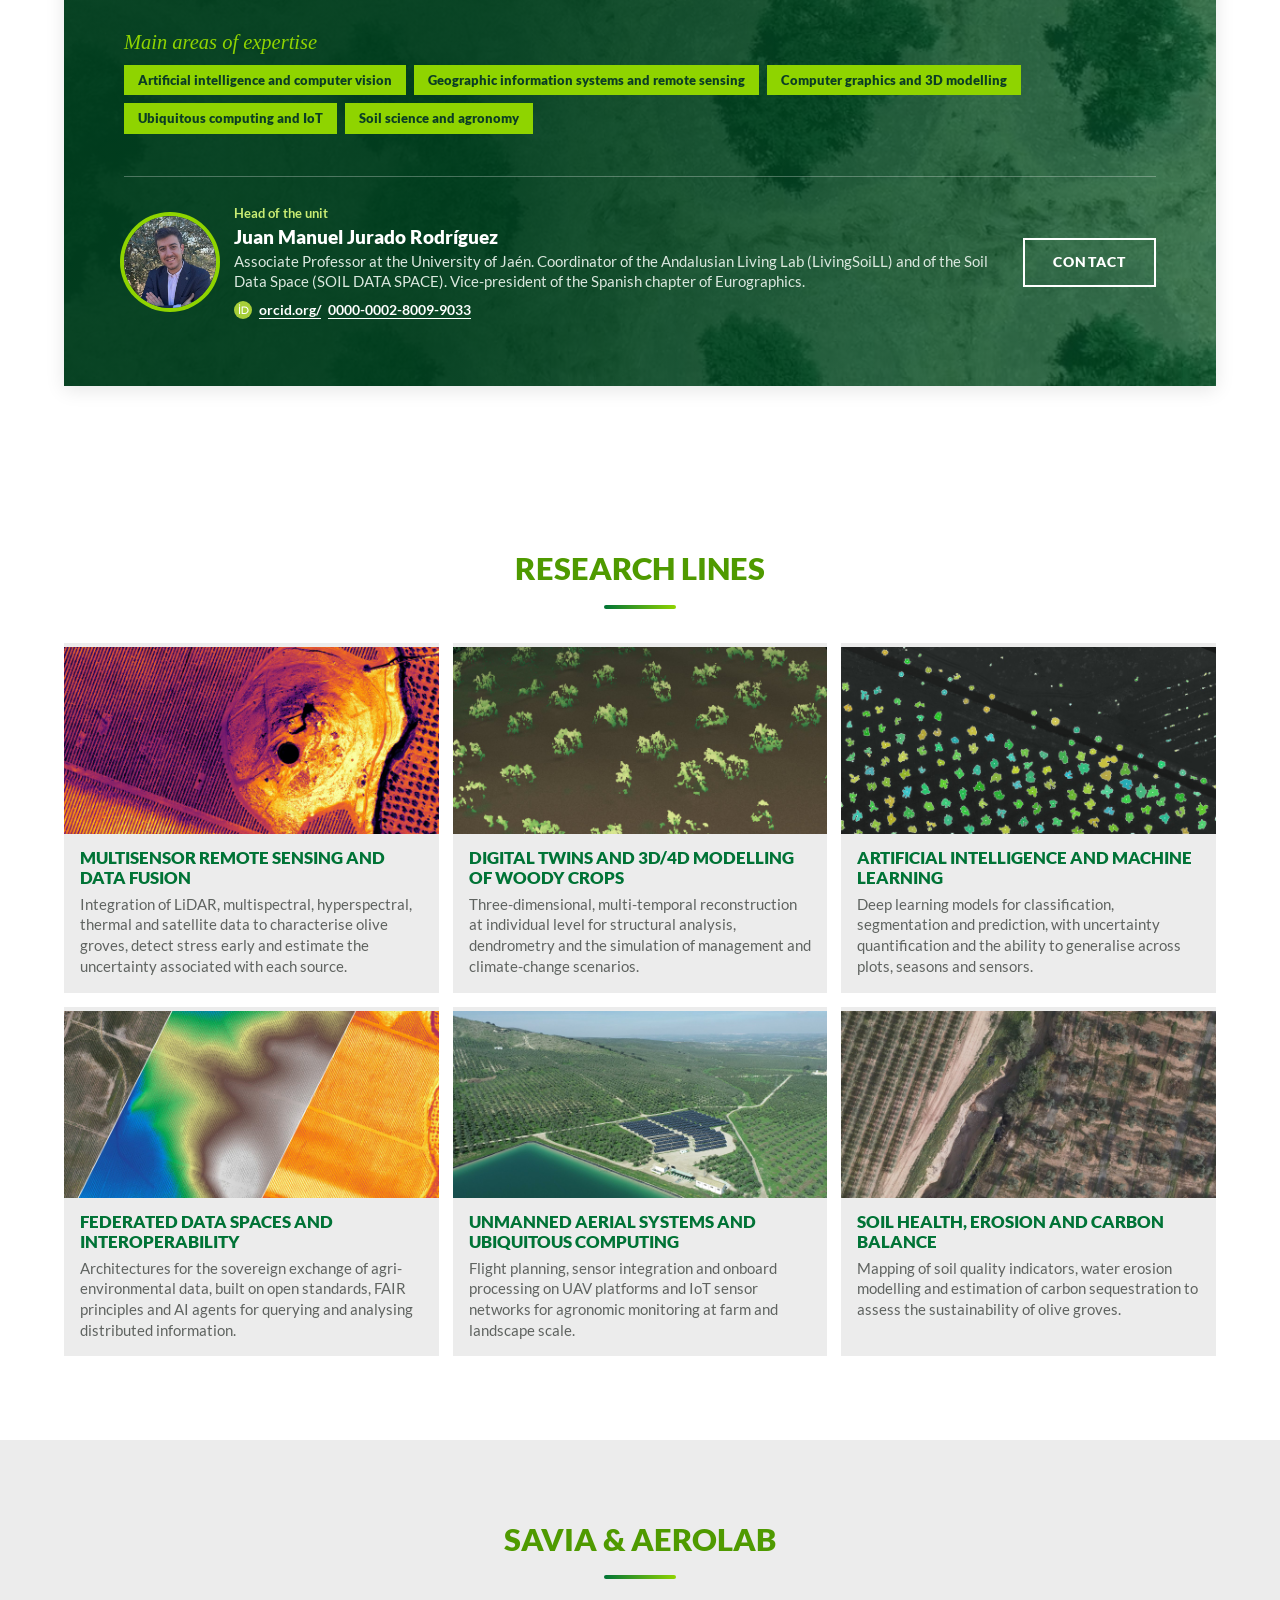
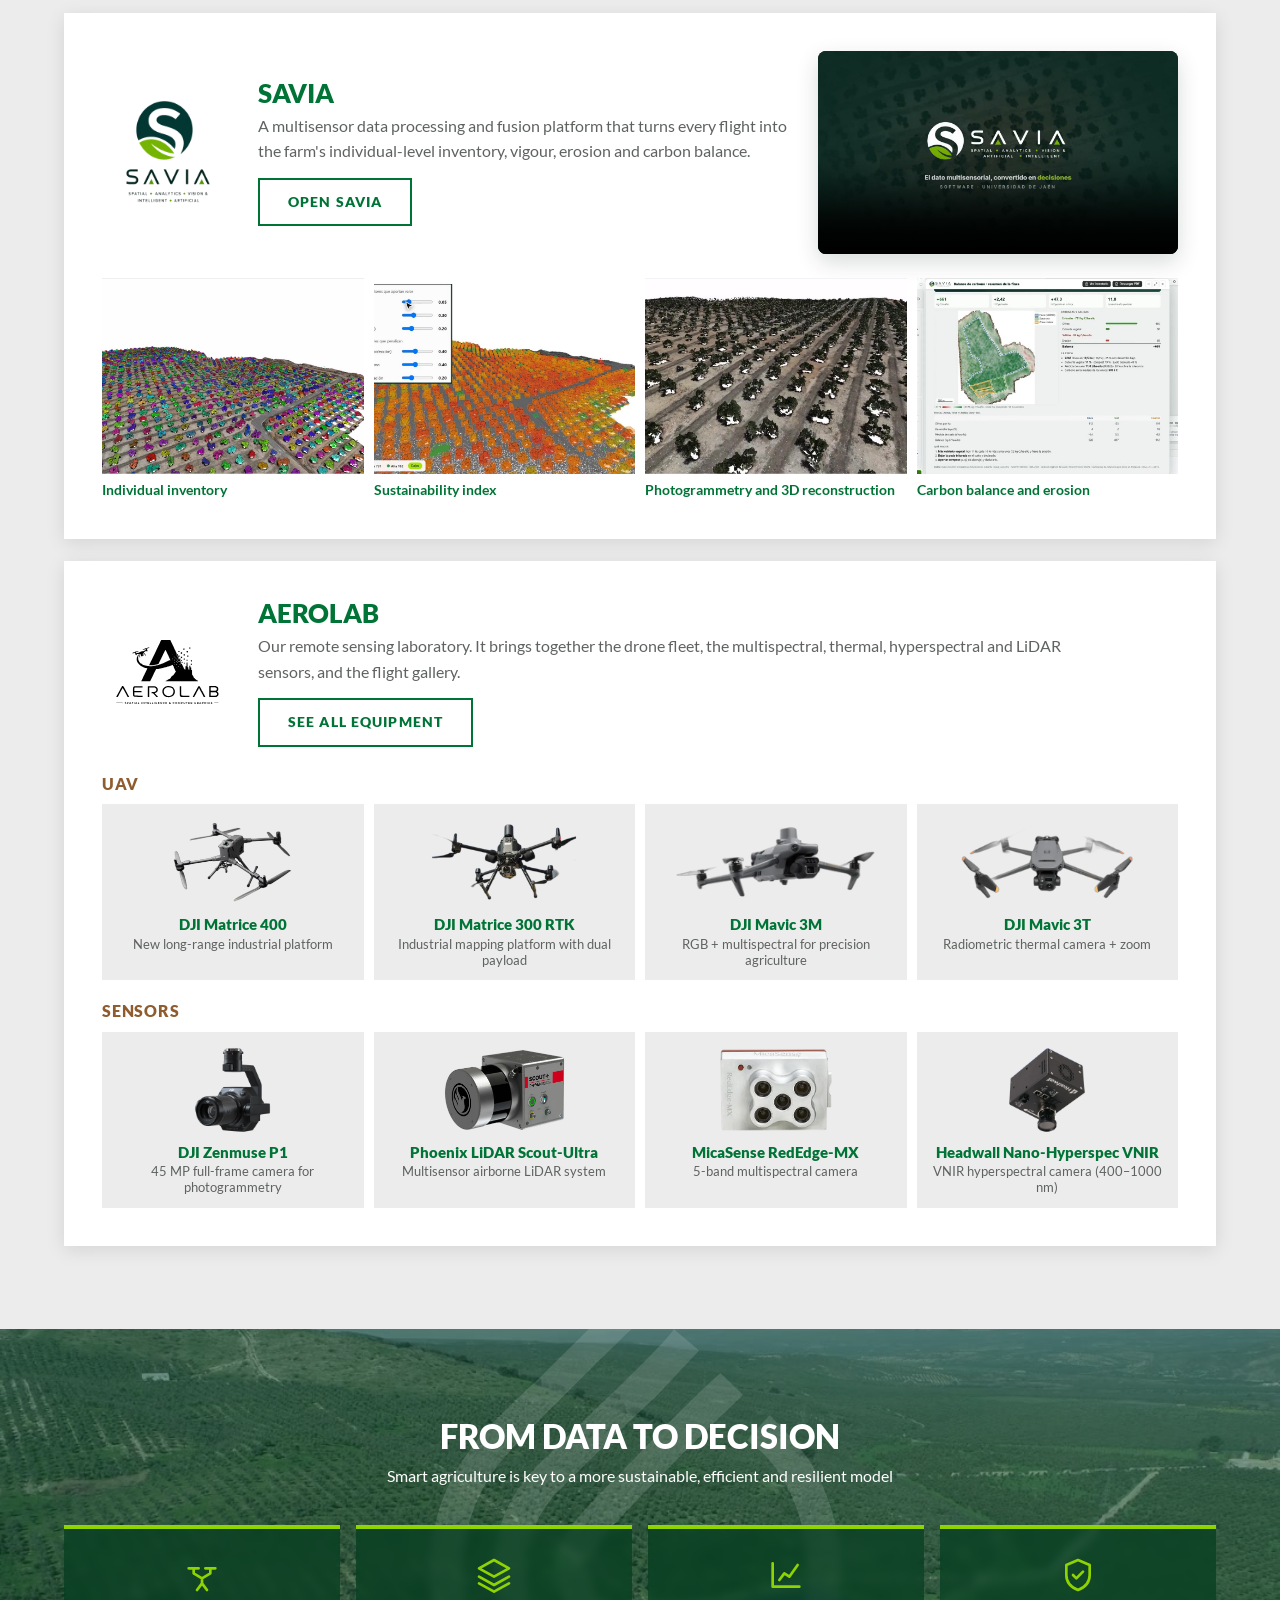
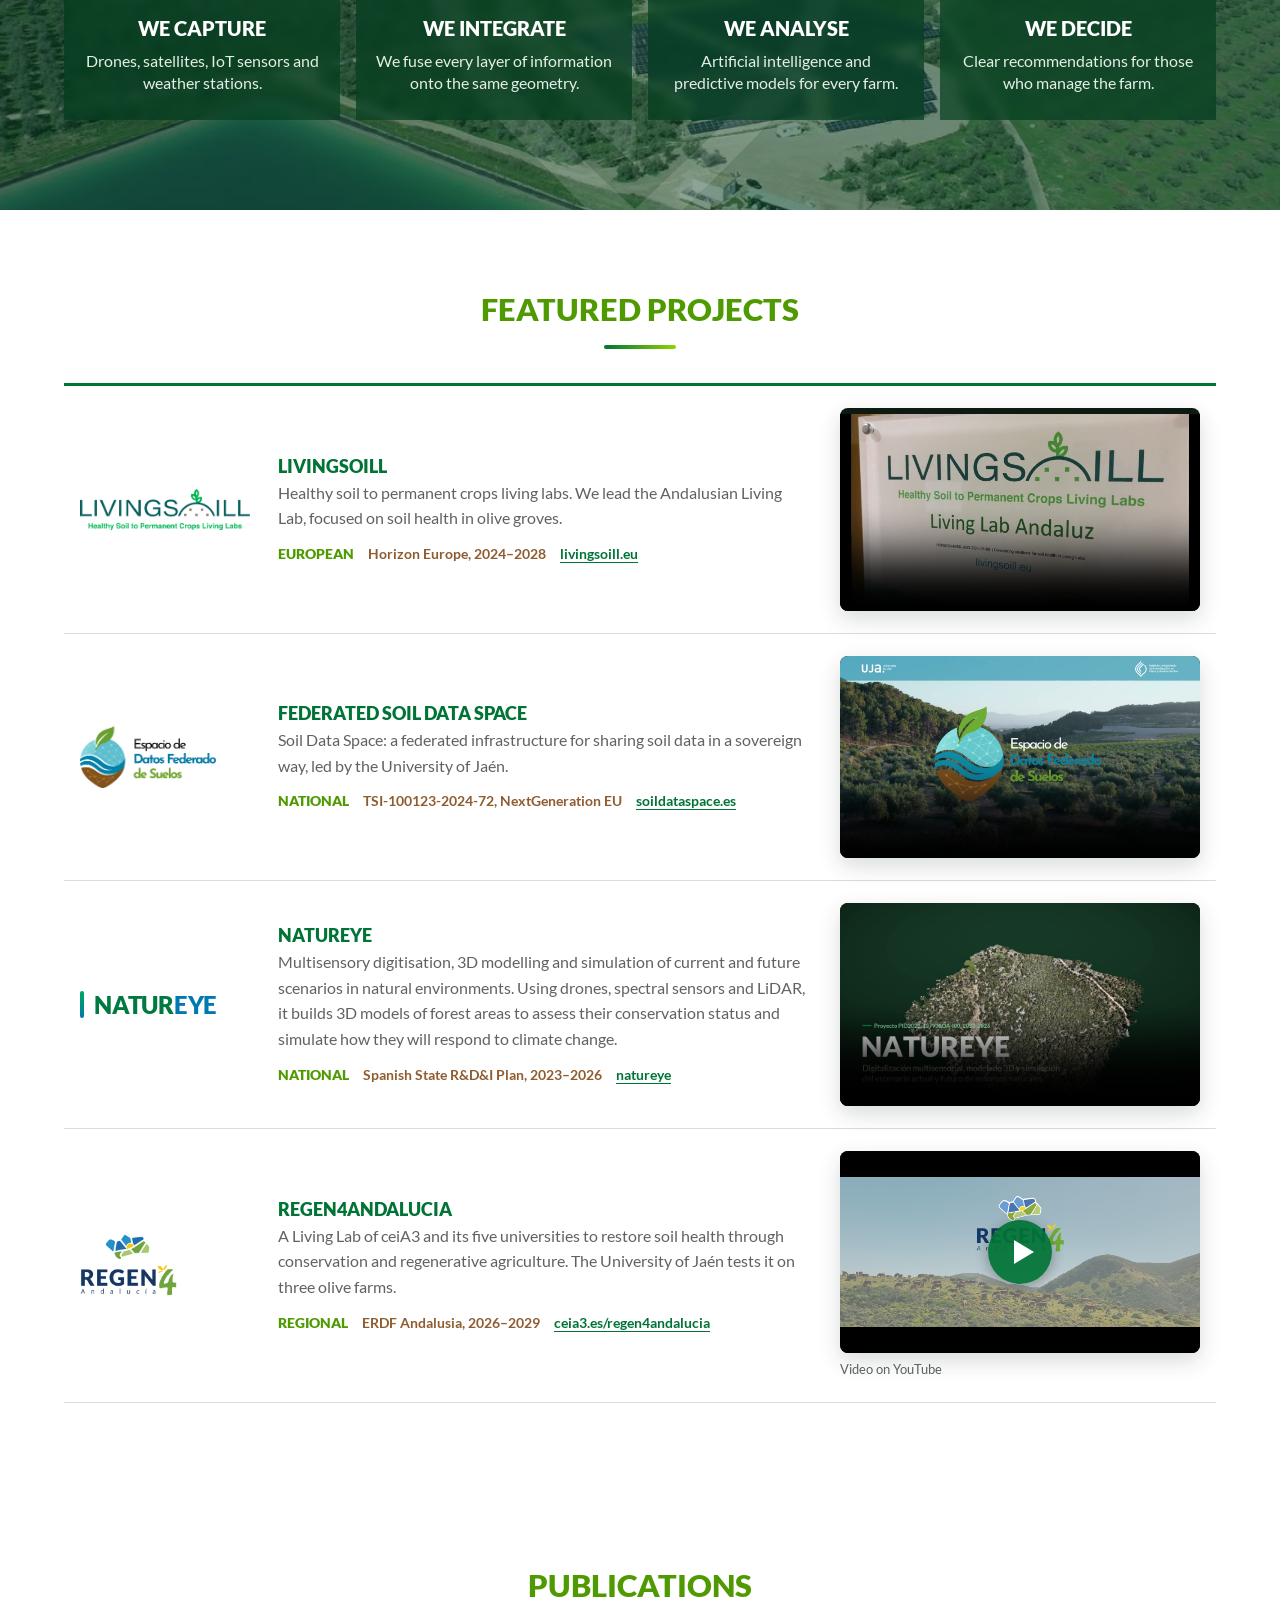
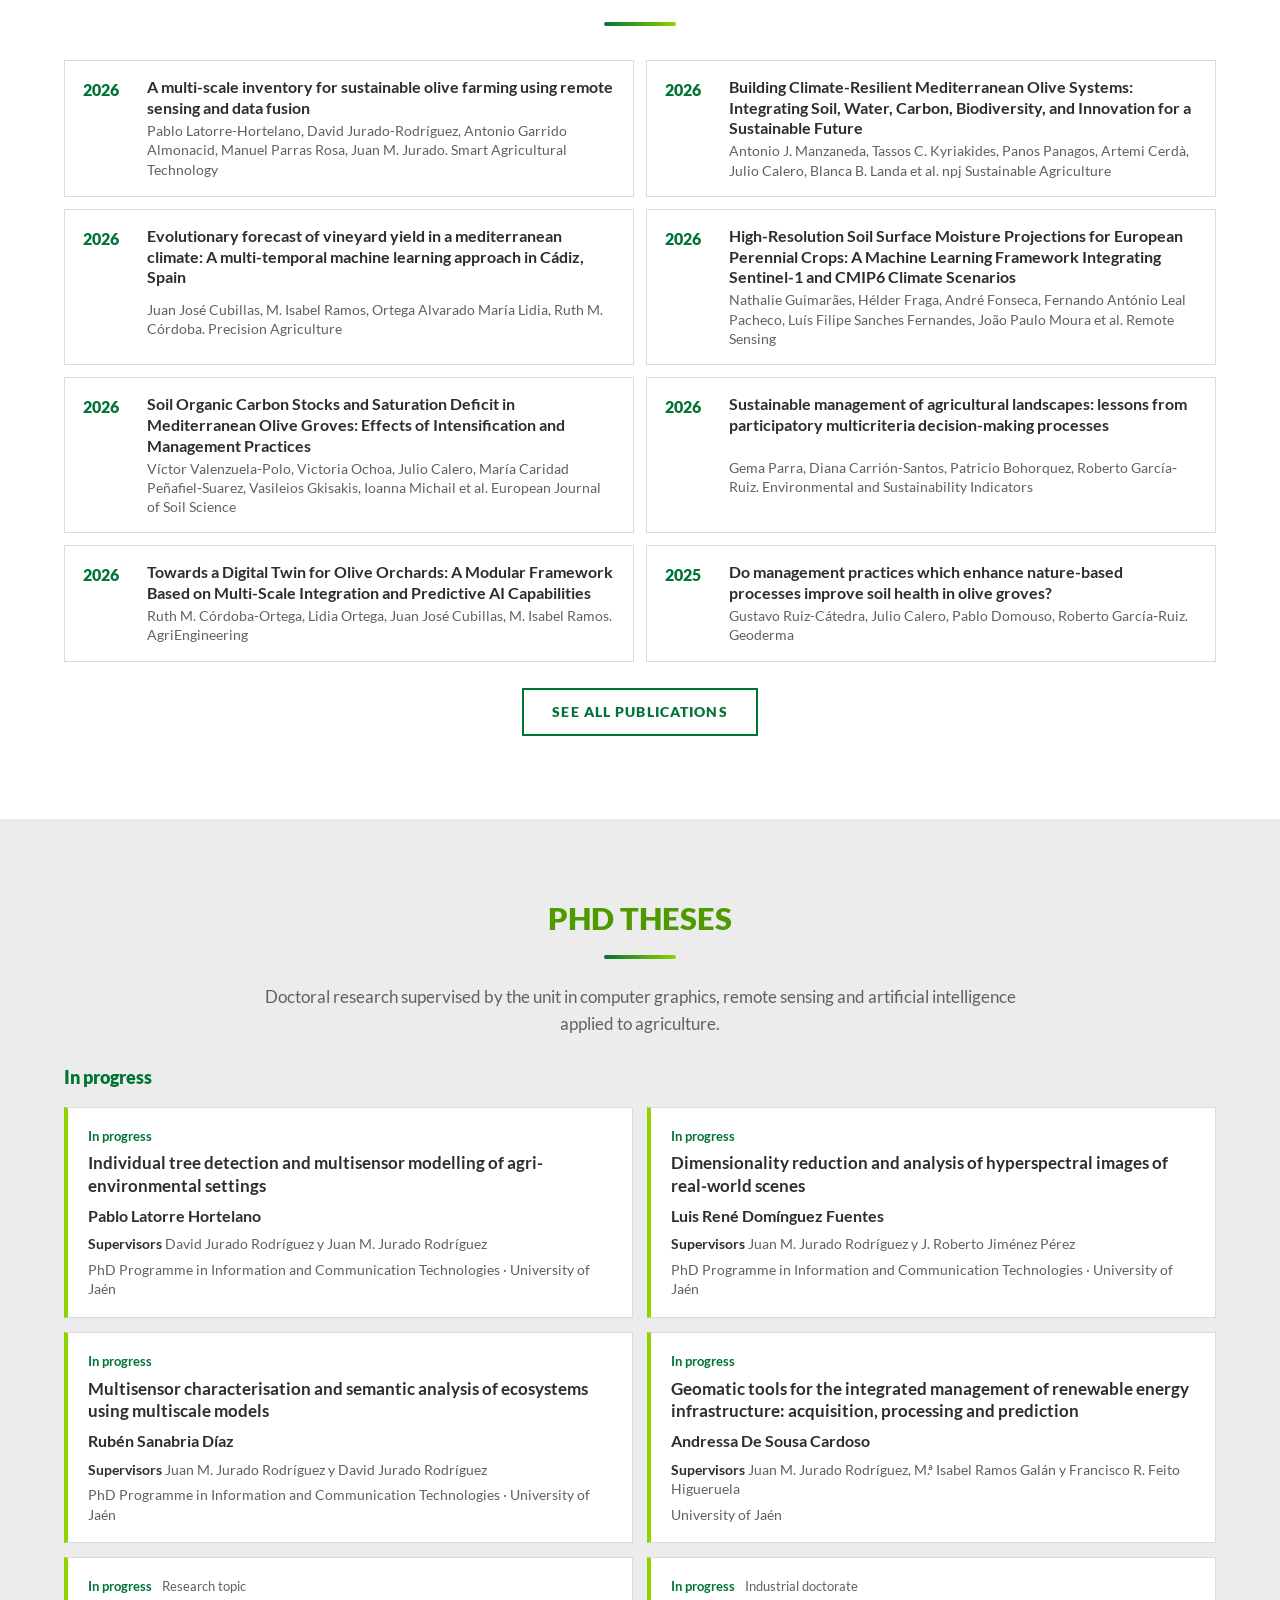
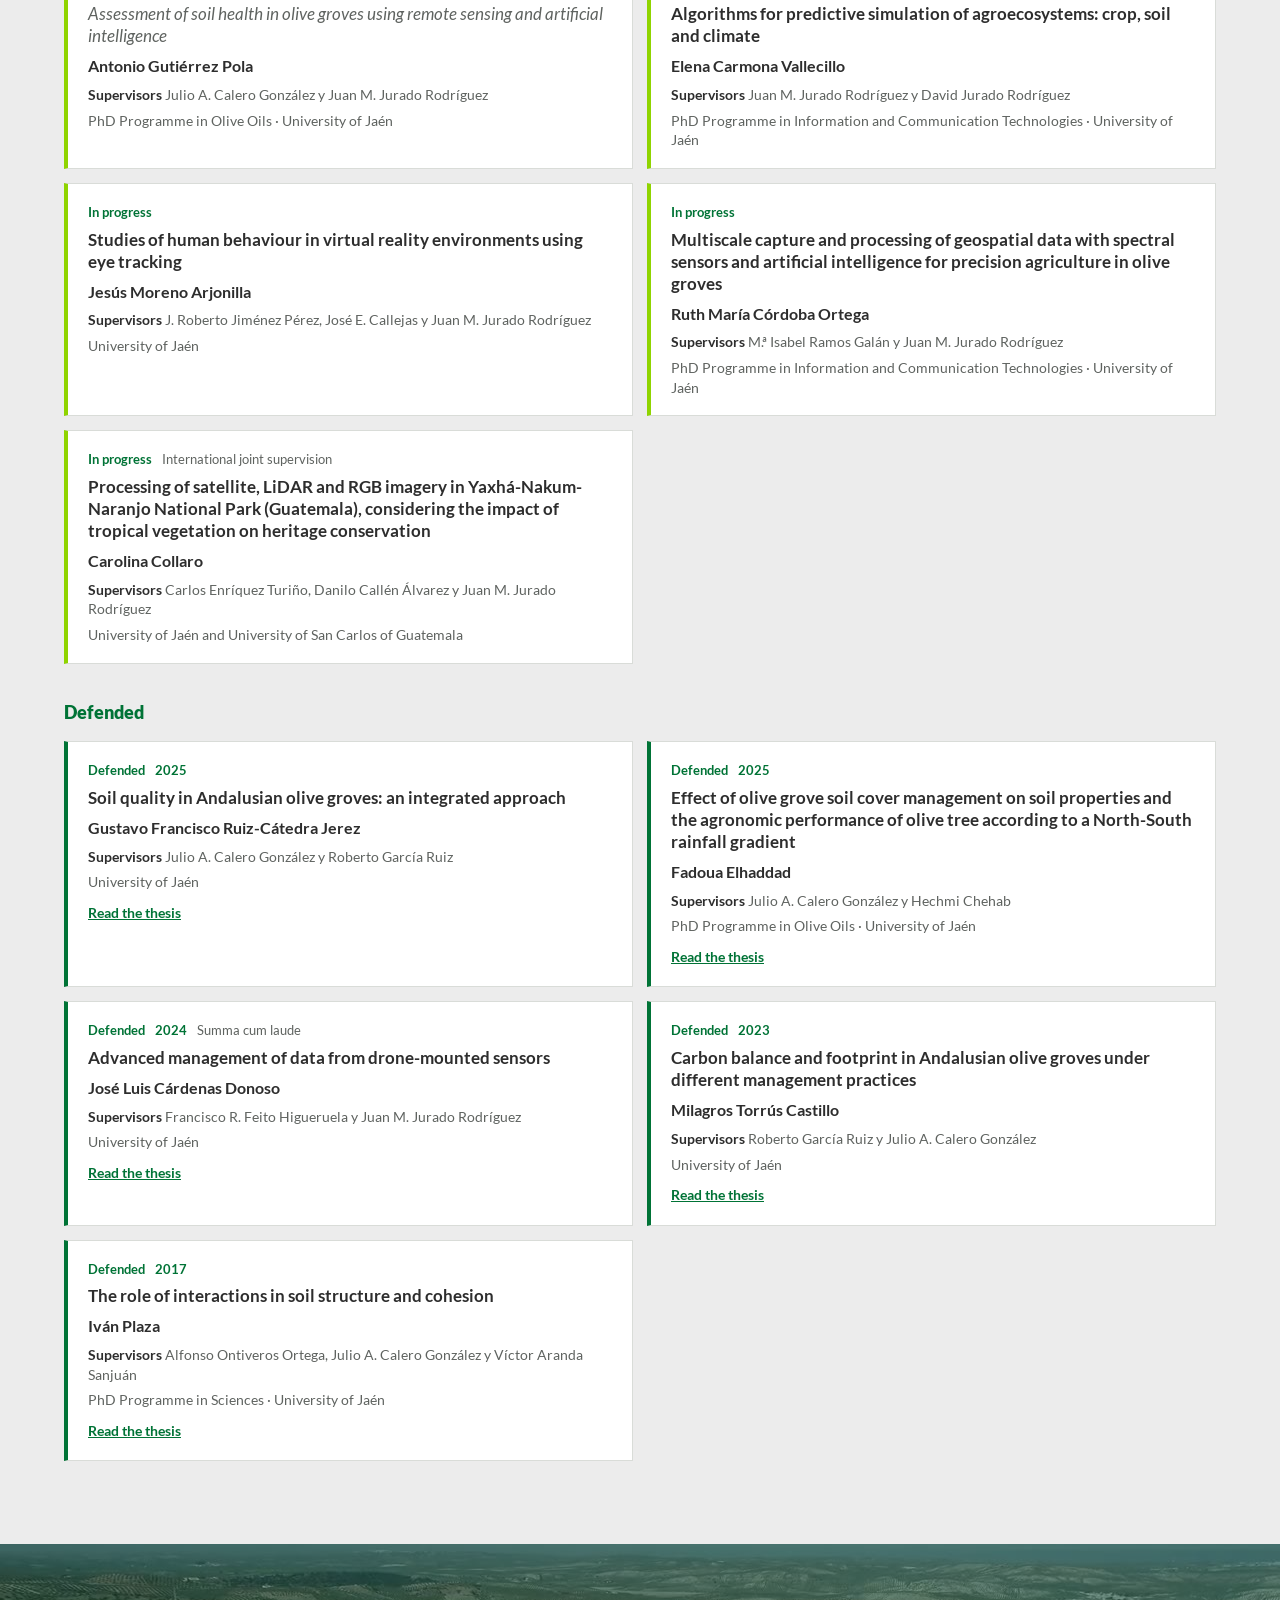
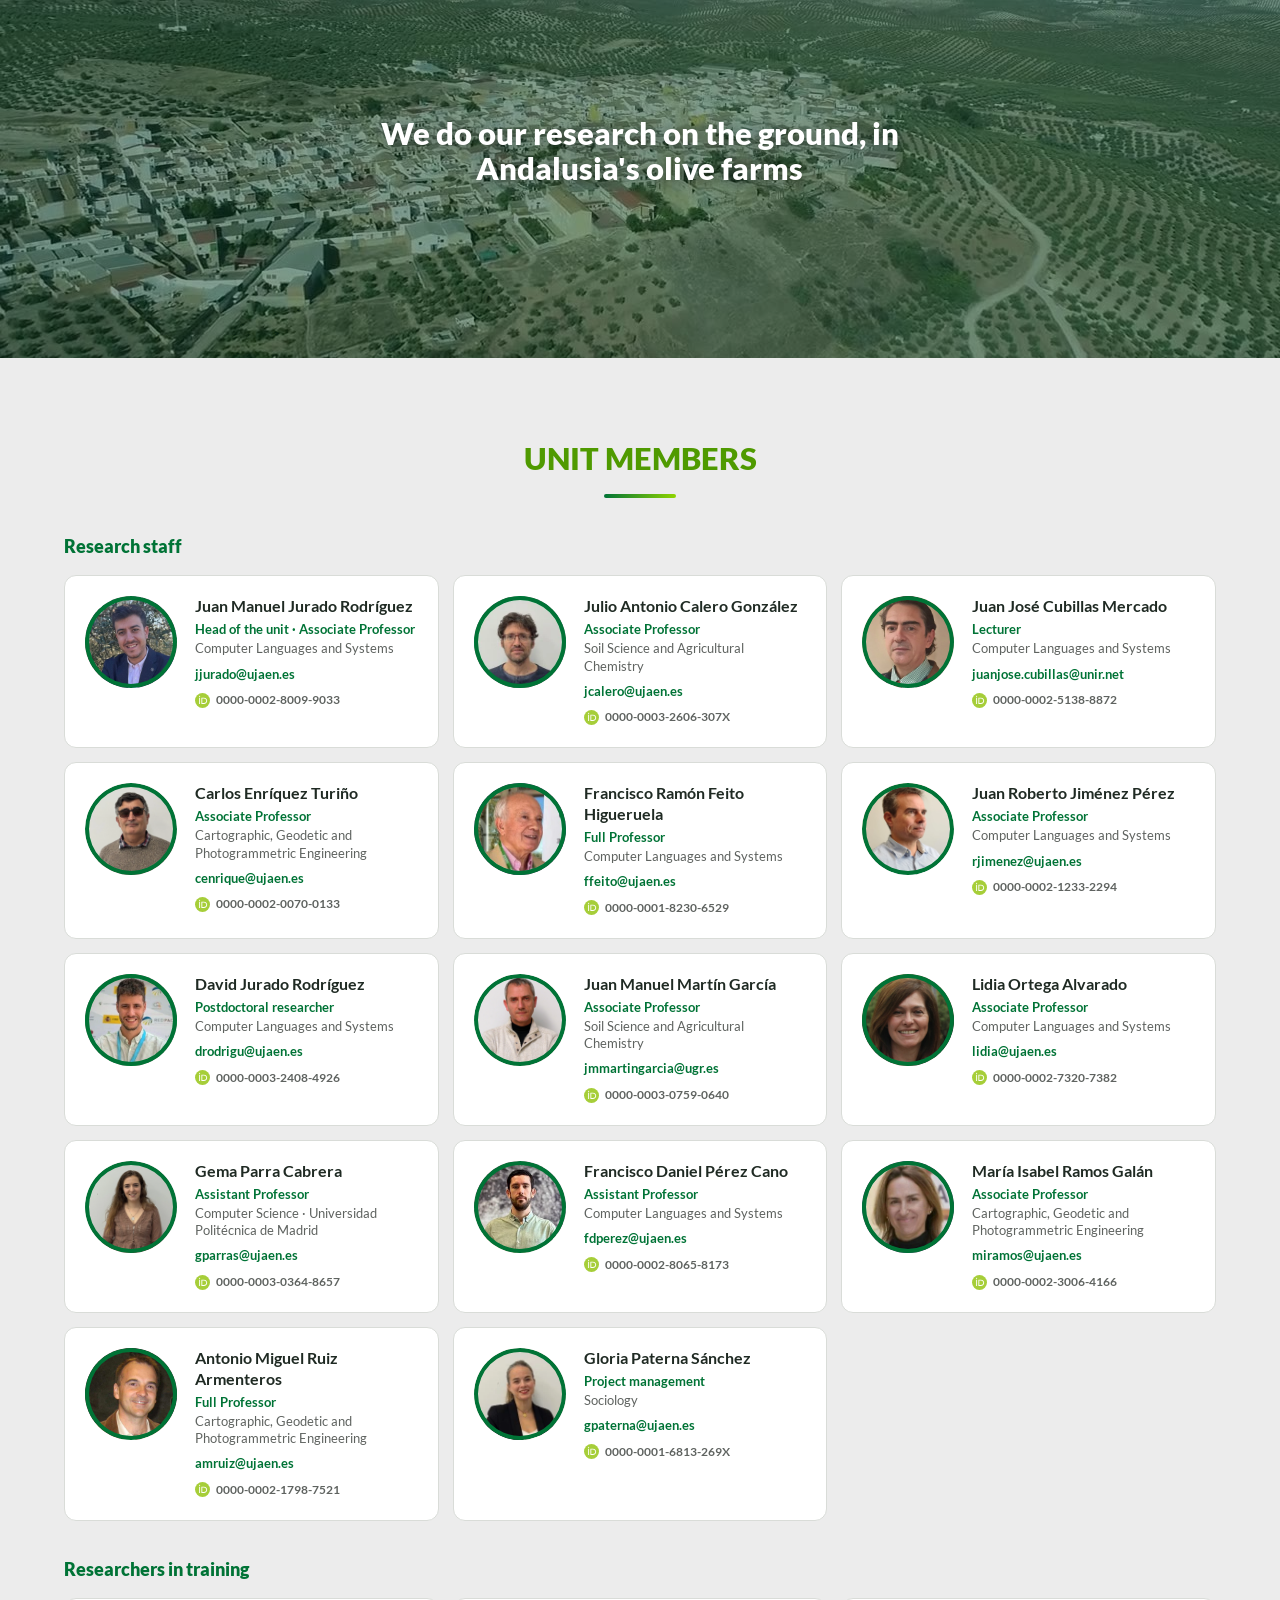
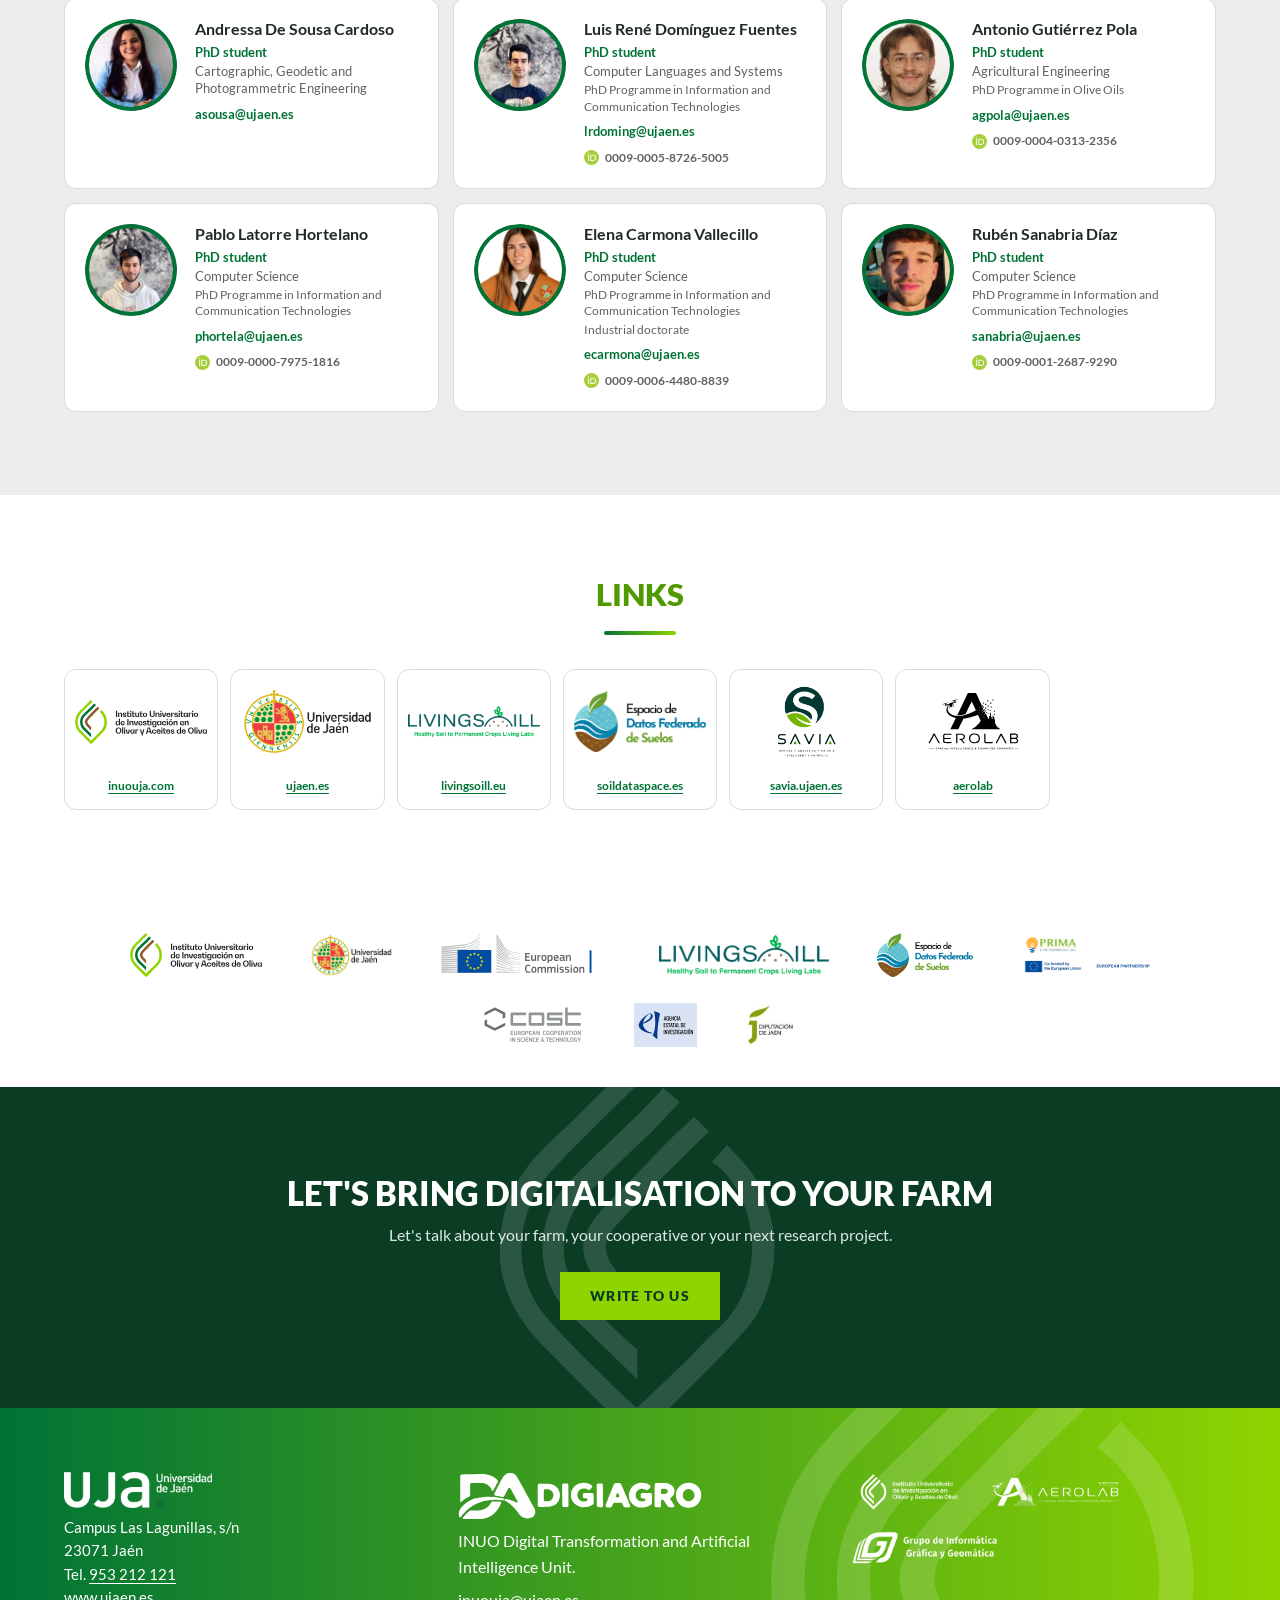
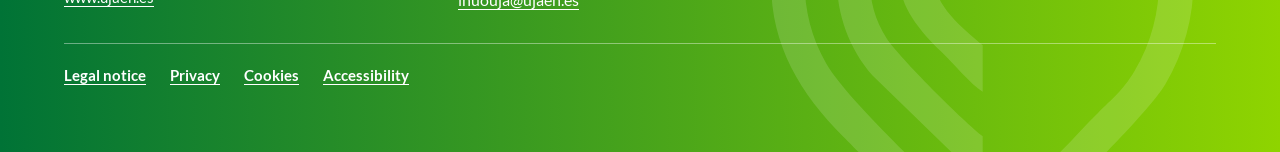
==== commit 5e7ec445: "SAVIA en portada: vídeo de reconstrucción 3D en «Fotogrametría y reconstrucción 3D» Co-Authored-By: " ====
--- a/index.html
+++ b/index.html
@@ -123,7 +123,7 @@
       <div class="savia-galeria">
         <figure class="rv" style="--rv:0ms"><video data-auto muted loop playsinline preload="none" poster="assets/video/f-sam.jpg"><source src="assets/video/f-sam.mp4" type="video/mp4"></video><figcaption>Inventario individual</figcaption></figure>
         <figure class="rv" style="--rv:90ms"><video data-auto muted loop playsinline preload="none" poster="assets/video/f-sost.jpg"><source src="assets/video/f-sost.mp4" type="video/mp4"></video><figcaption>Cálculo del índice de sostenibilidad</figcaption></figure>
-        <figure class="rv" style="--rv:180ms"><video data-auto muted loop playsinline preload="none" poster="assets/video/f-daso.jpg"><source src="assets/video/f-daso.mp4" type="video/mp4"></video><figcaption>Fotogrametría y reconstrucción 3D</figcaption></figure>
+        <figure class="rv" style="--rv:180ms"><video data-auto muted loop playsinline preload="none" poster="assets/video/f-3d.jpg"><source src="assets/video/f-3d.mp4" type="video/mp4"></video><figcaption>Fotogrametría y reconstrucción 3D</figcaption></figure>
         <figure class="rv" style="--rv:270ms"><video data-auto muted loop playsinline preload="none" poster="assets/video/f-carbono.jpg"><source src="assets/video/f-carbono.mp4" type="video/mp4"></video><figcaption>Balance de carbono y erosión</figcaption></figure>
       </div>
     </article>
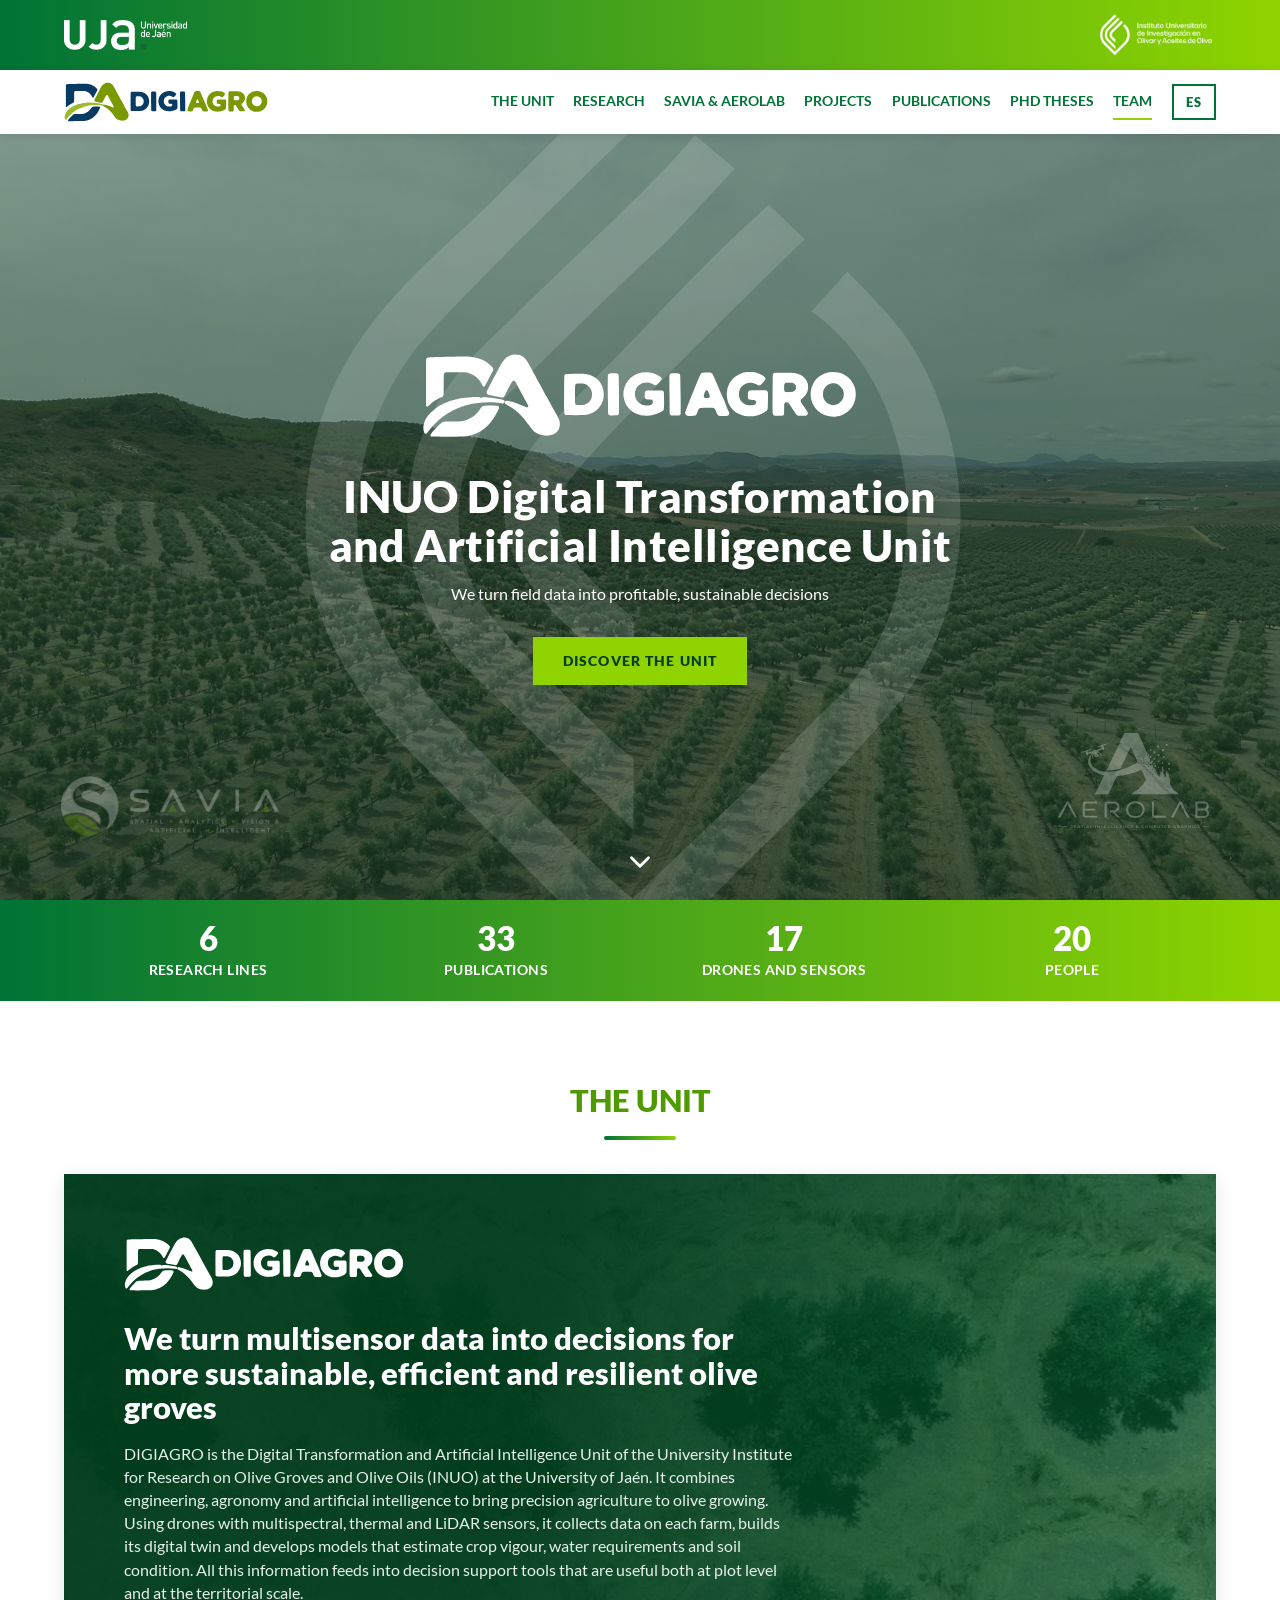
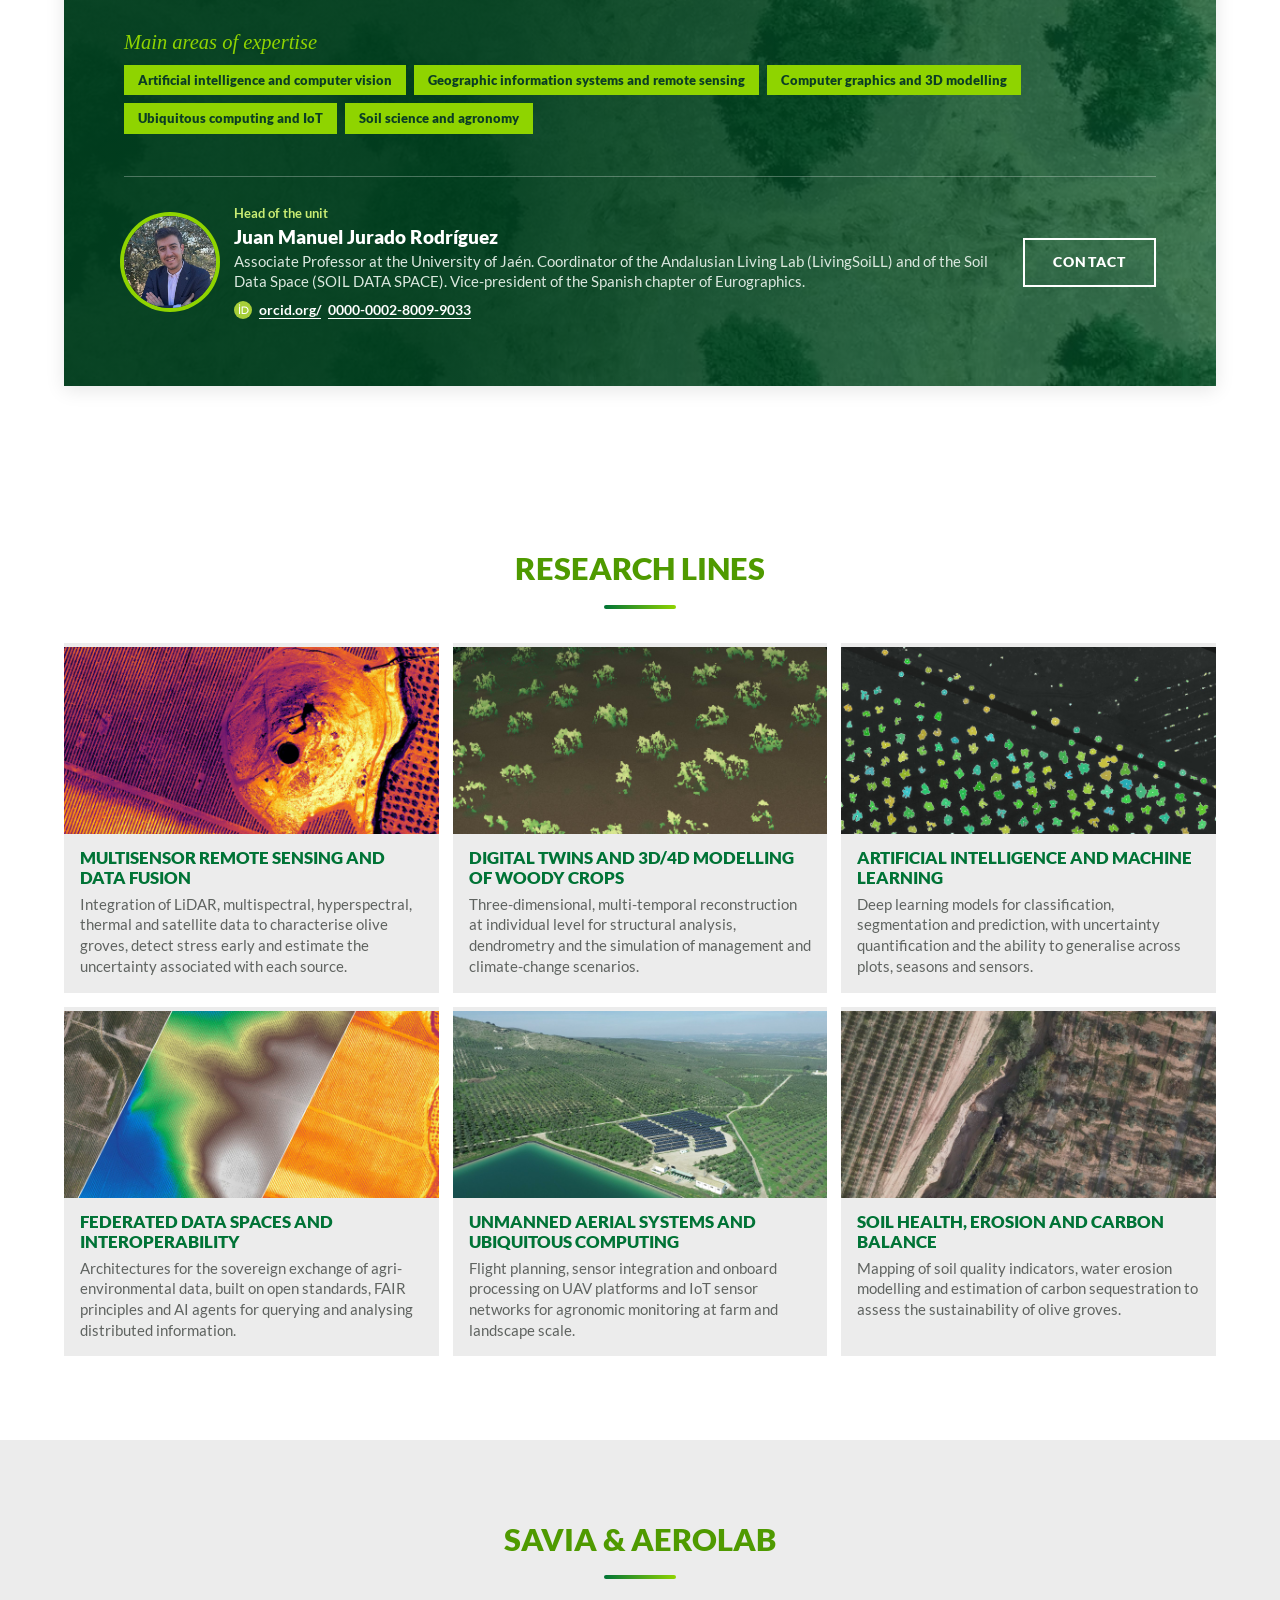
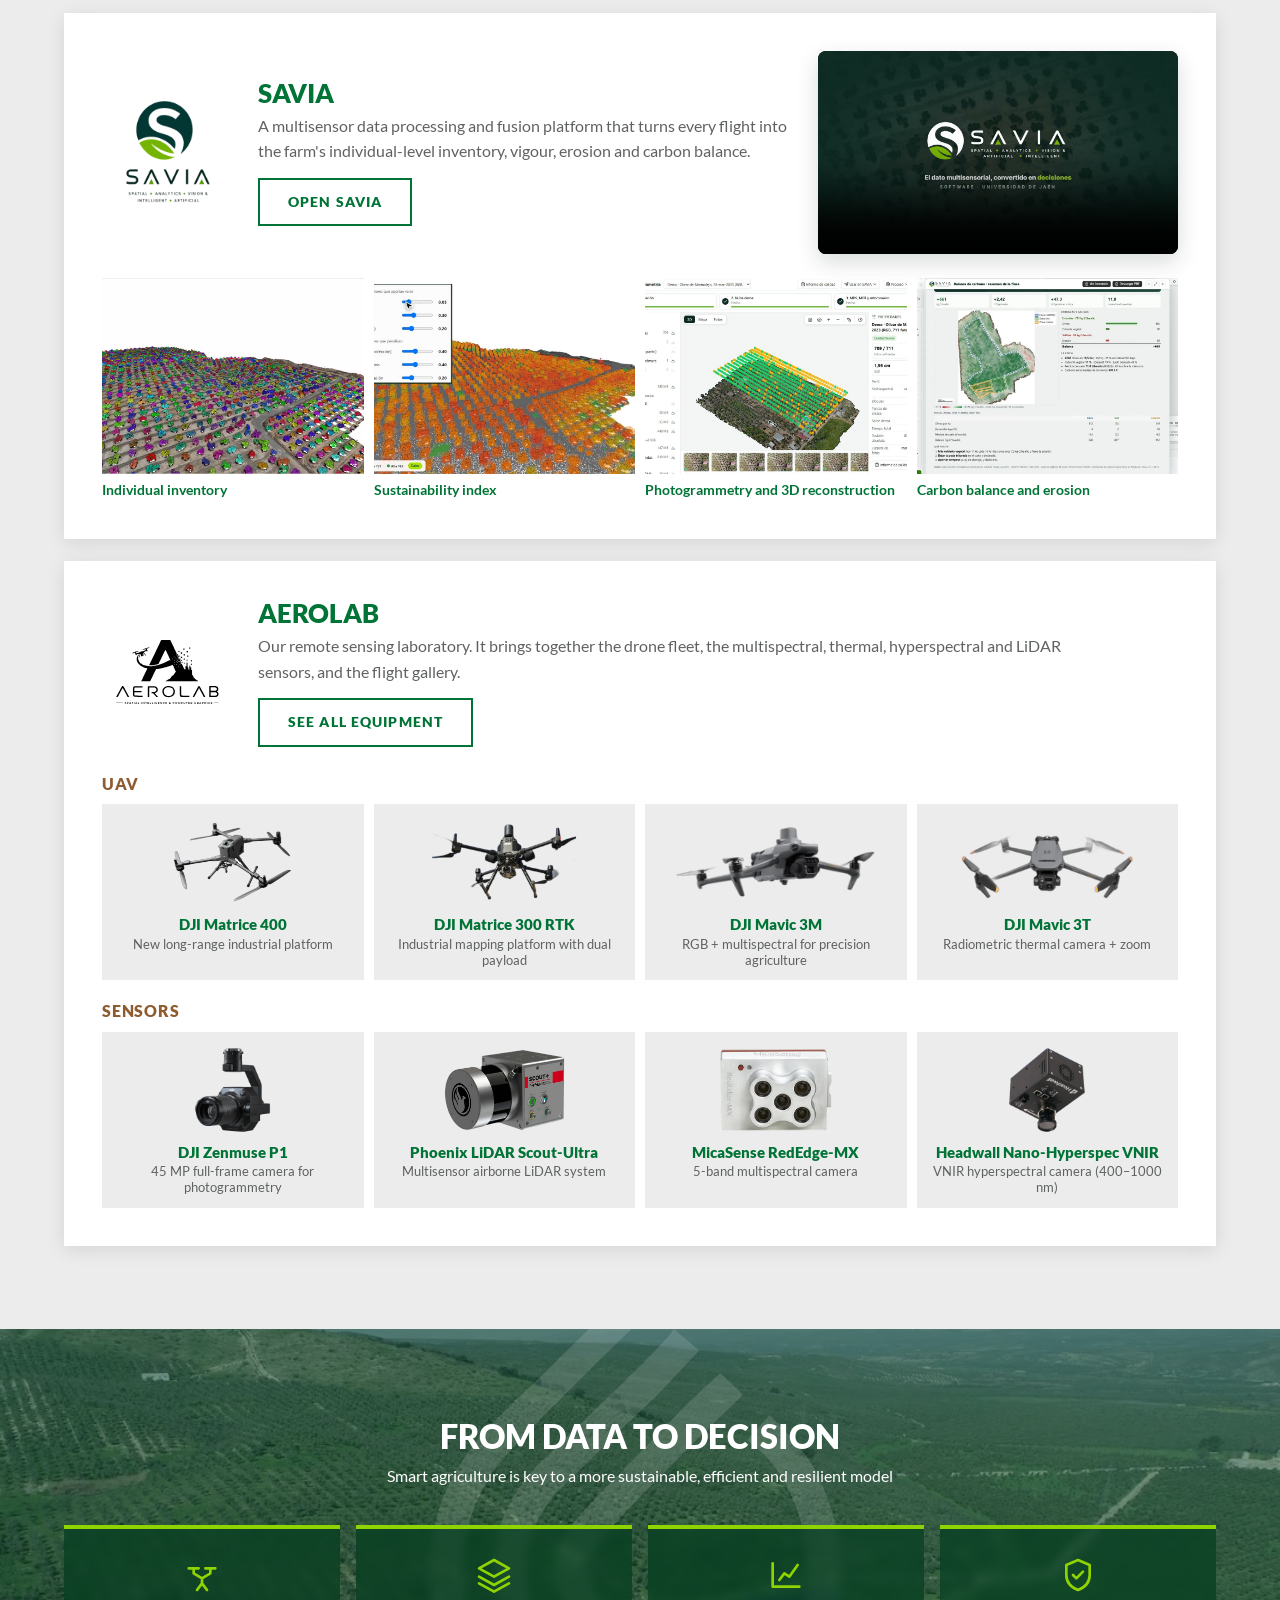
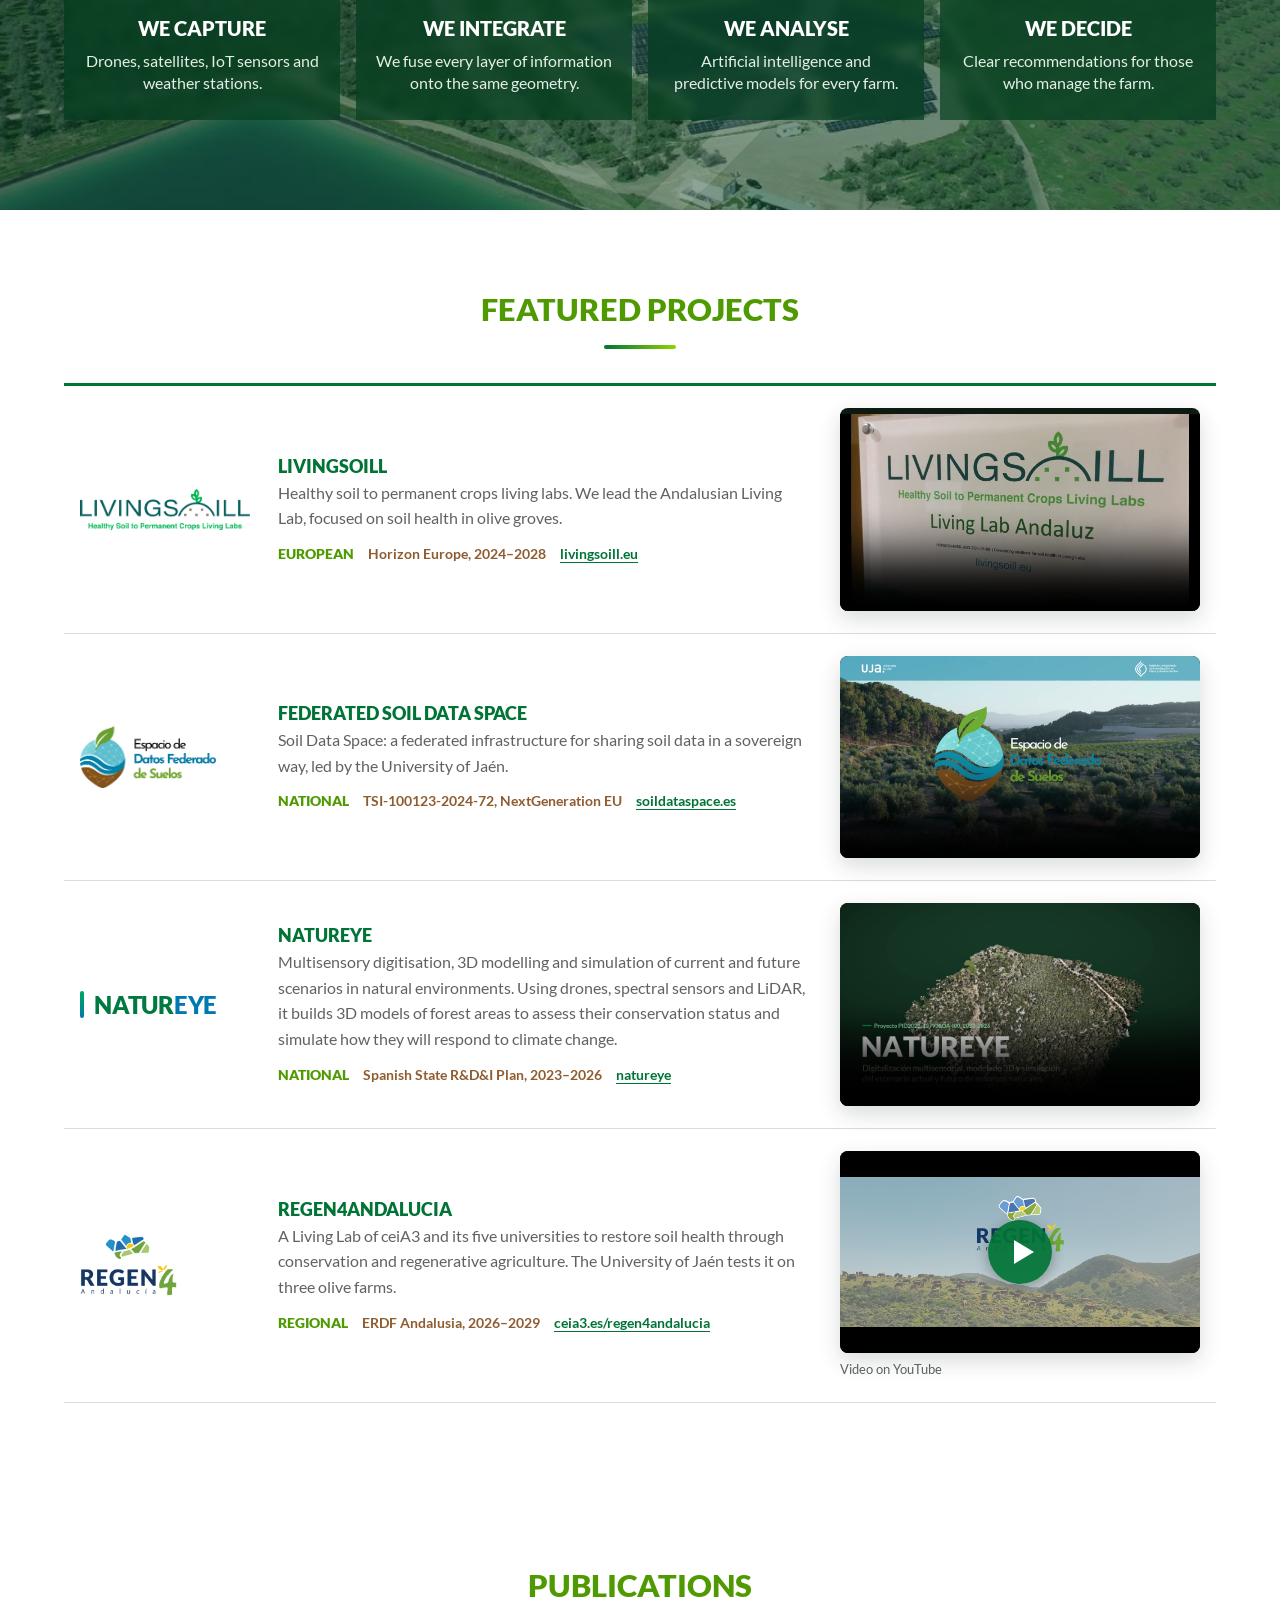
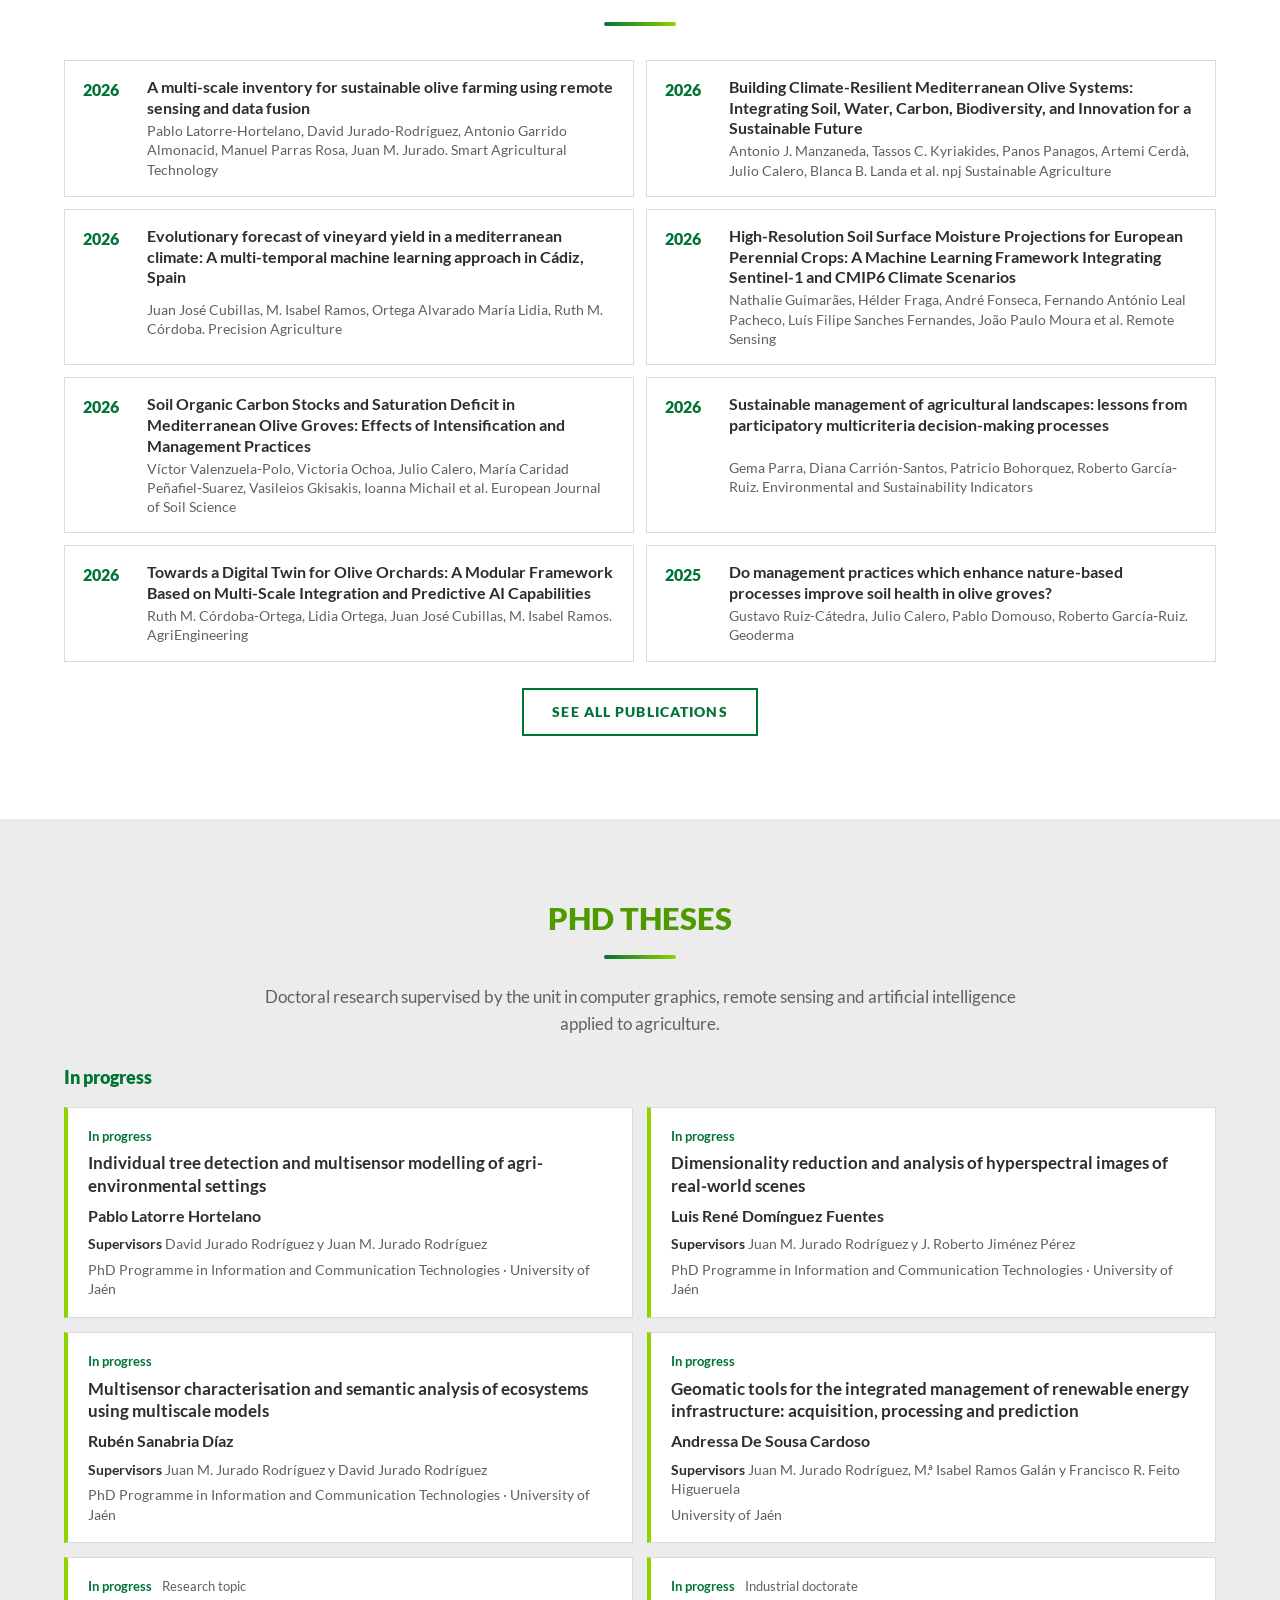
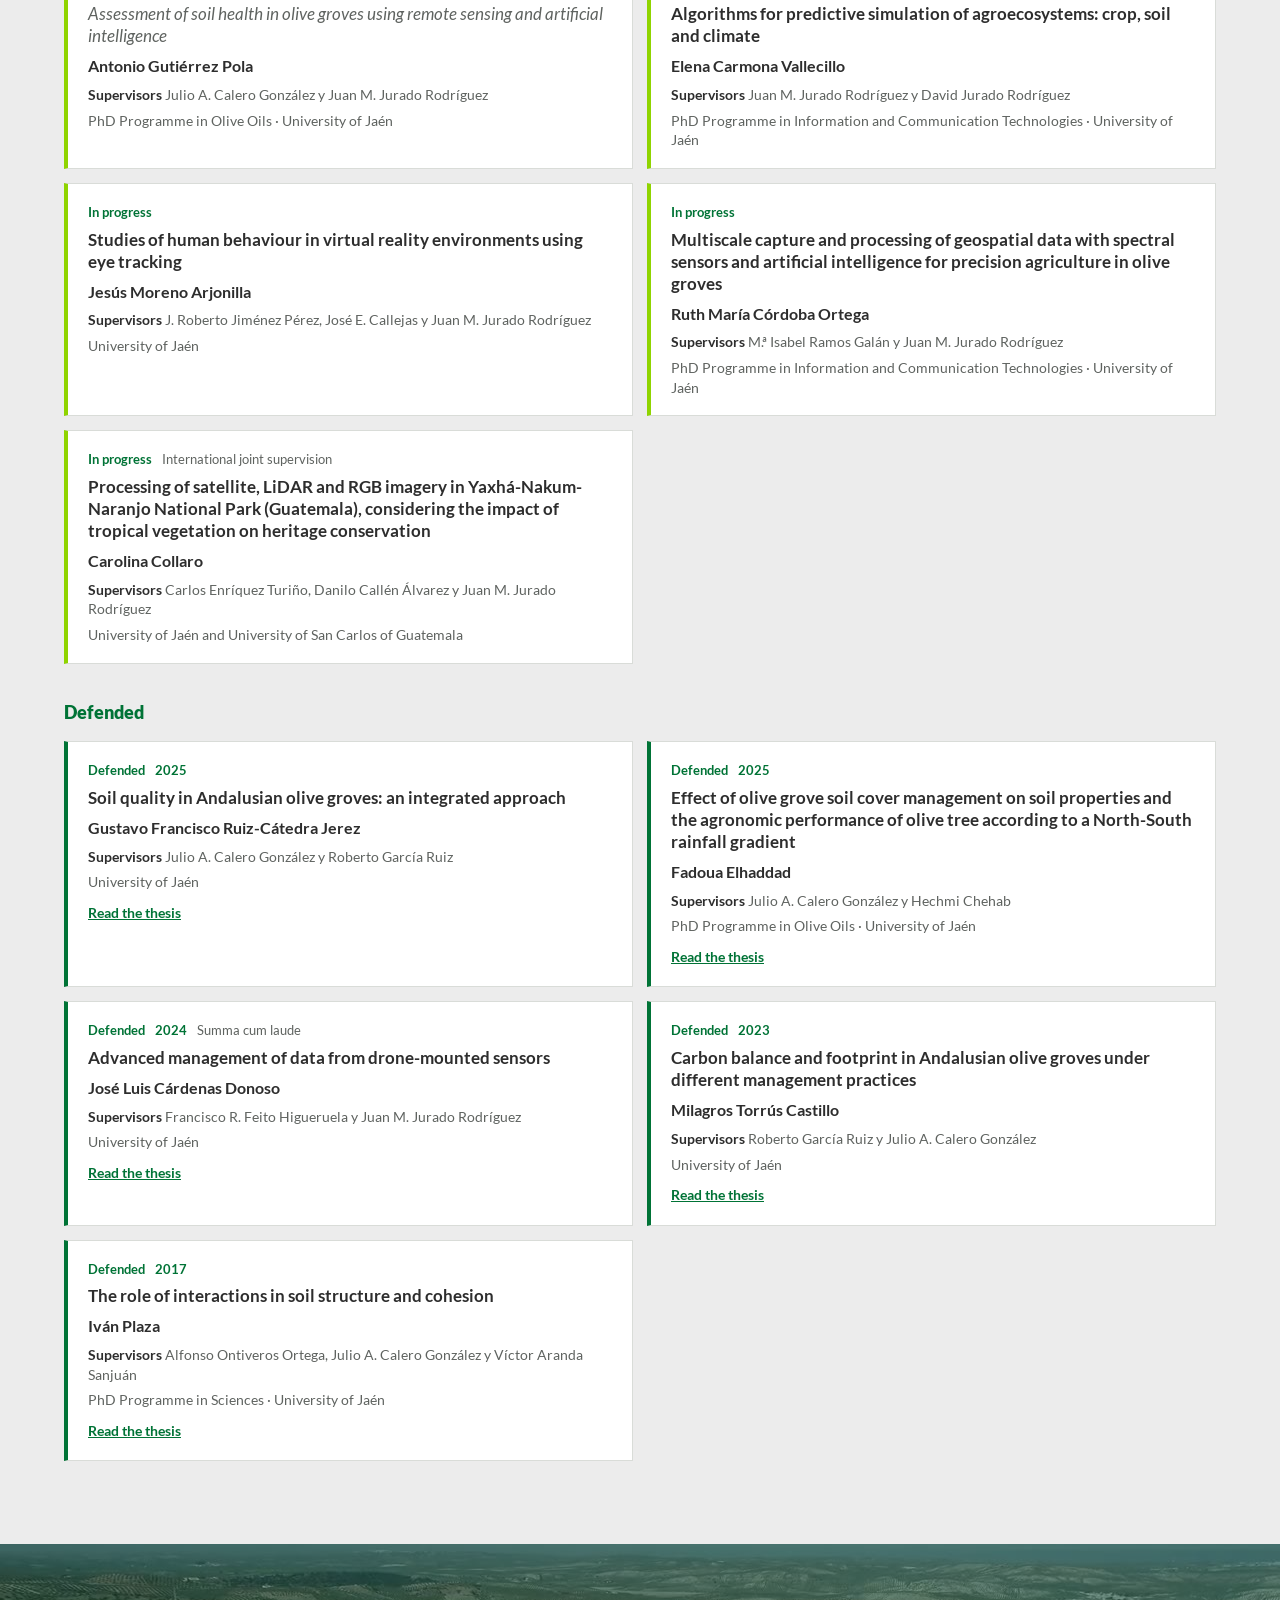
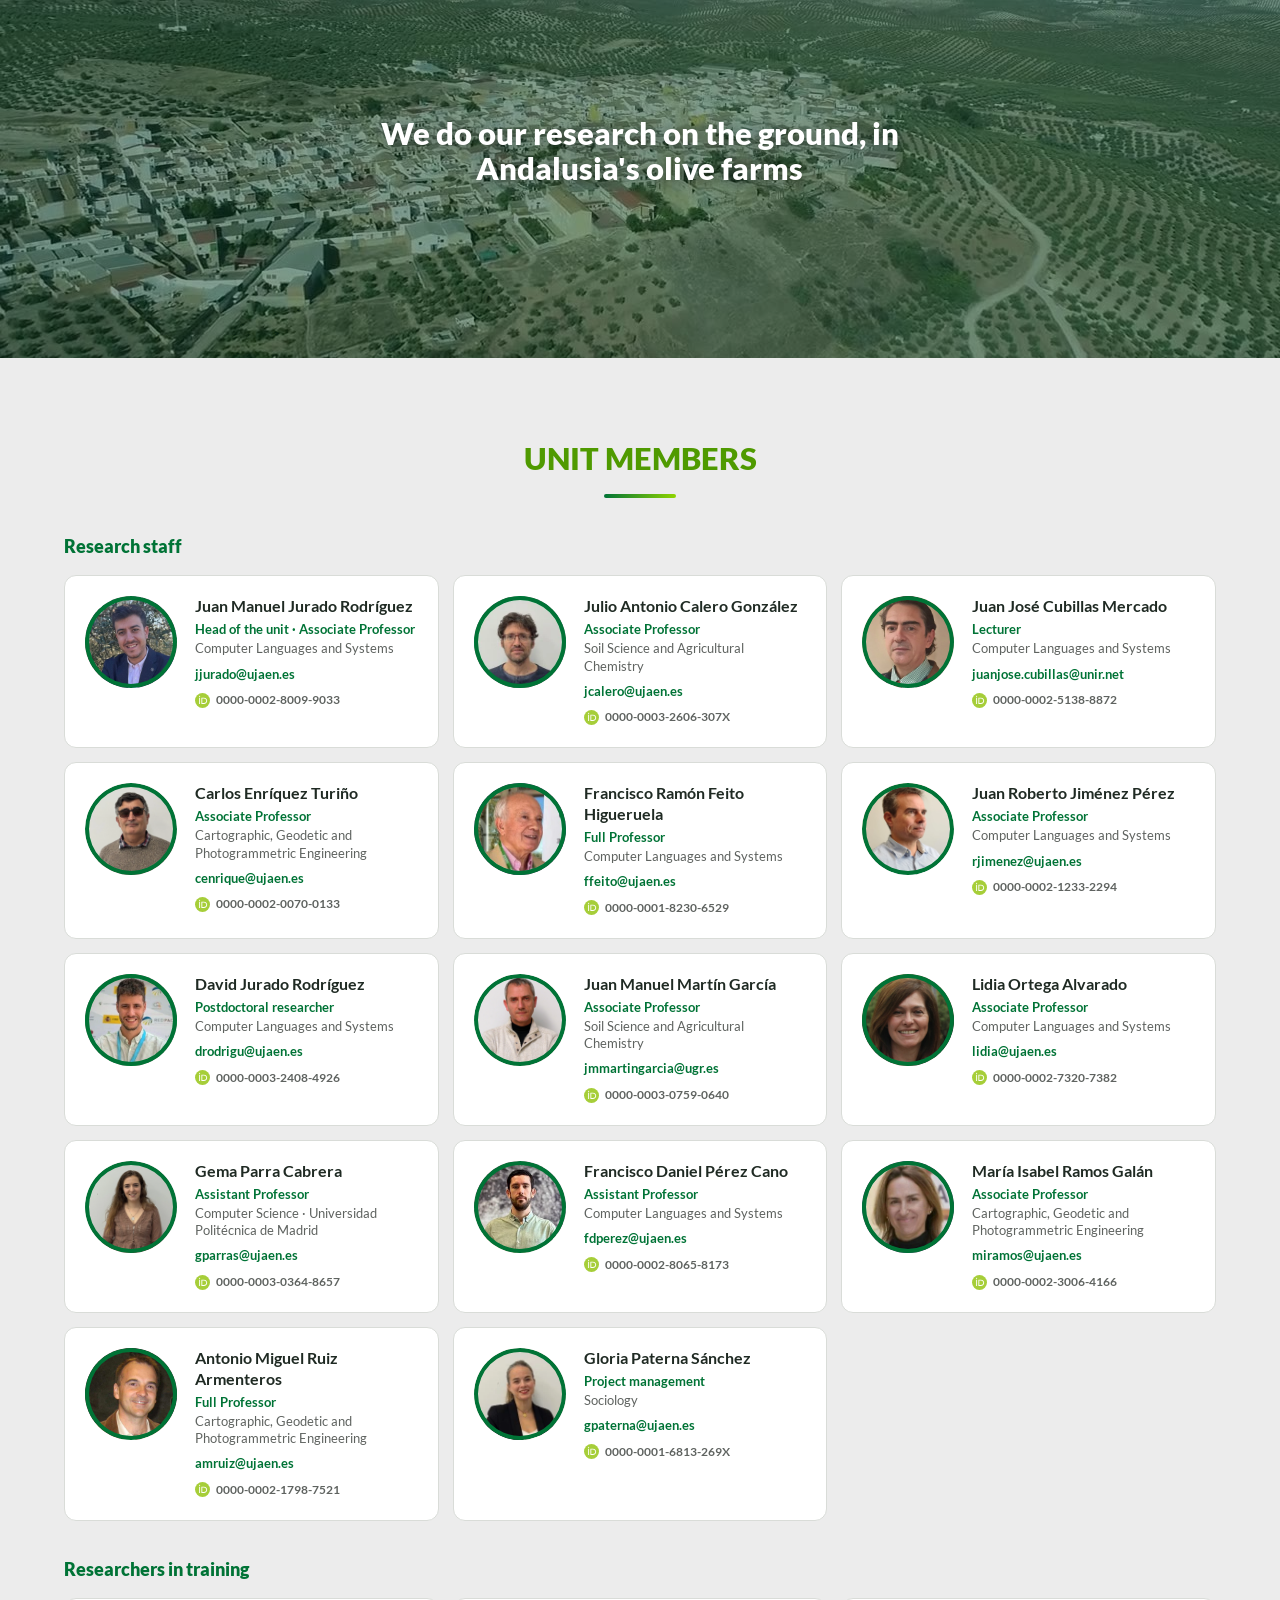
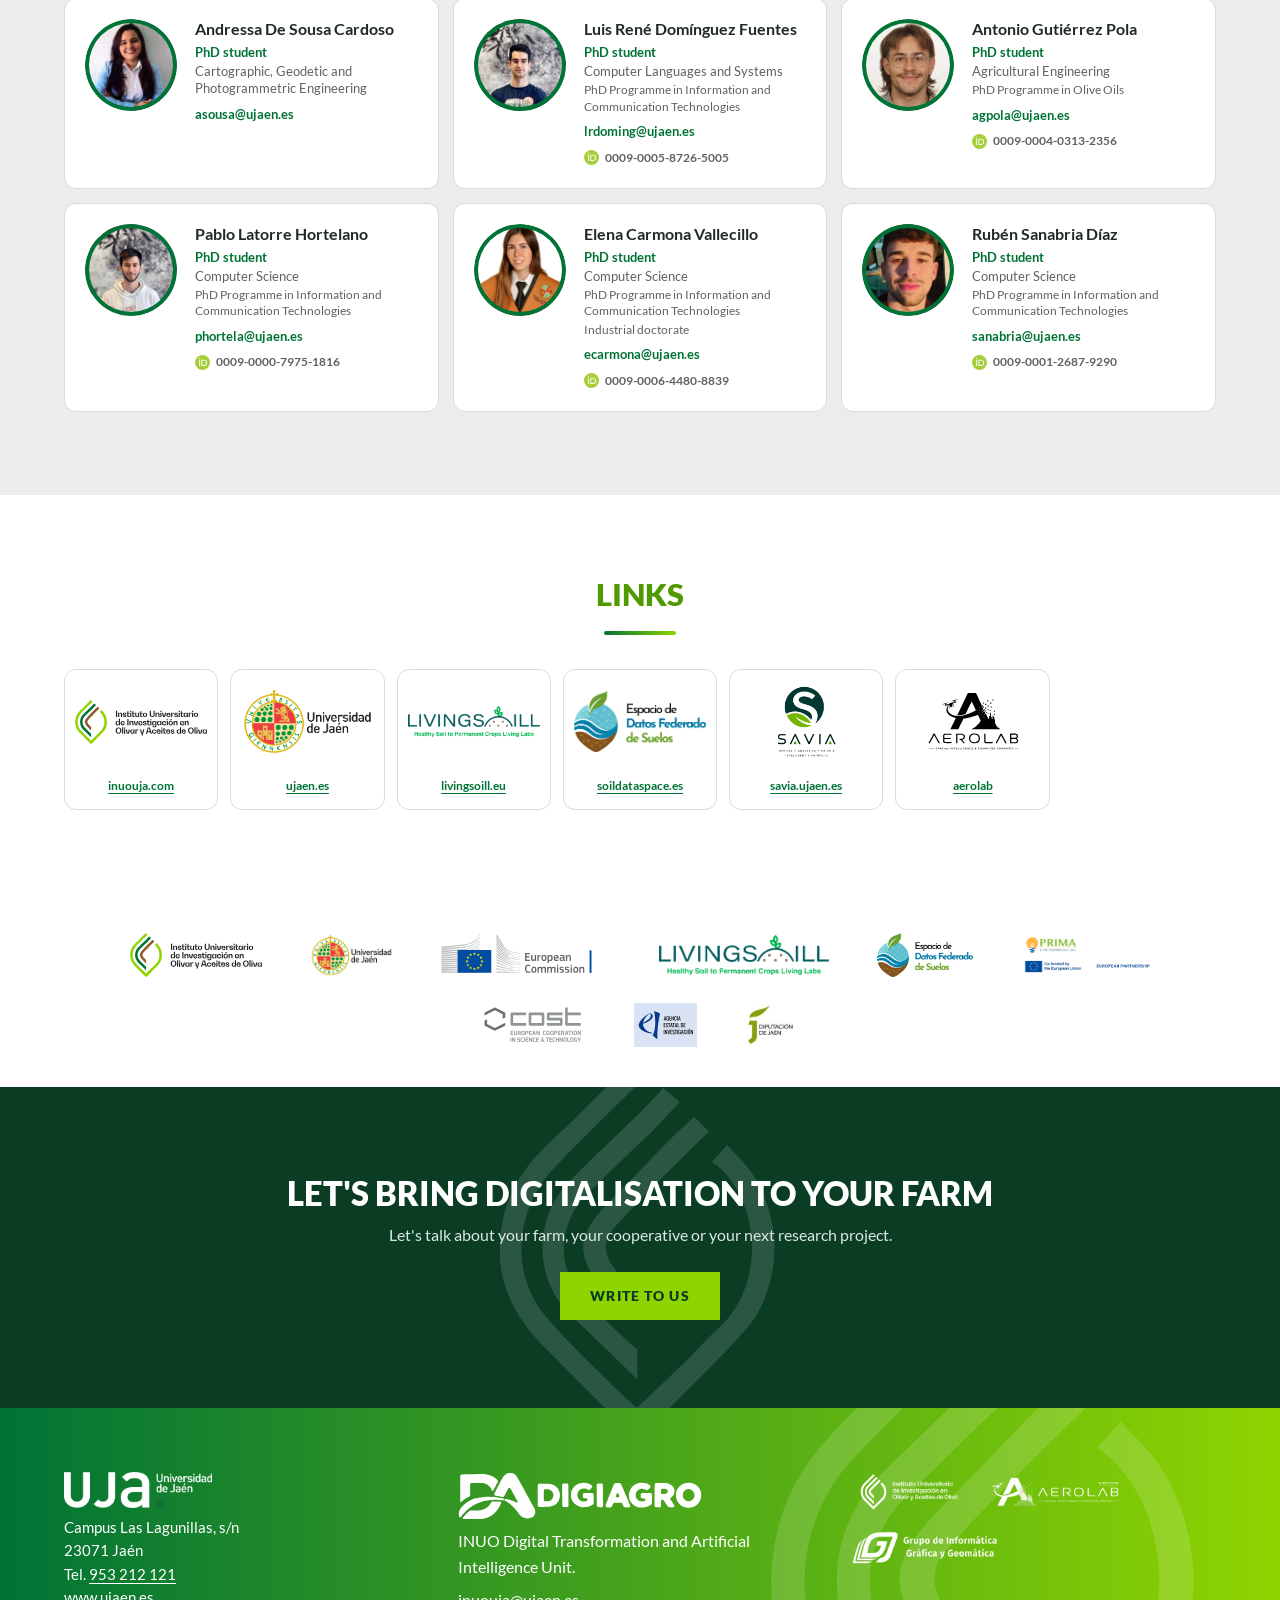
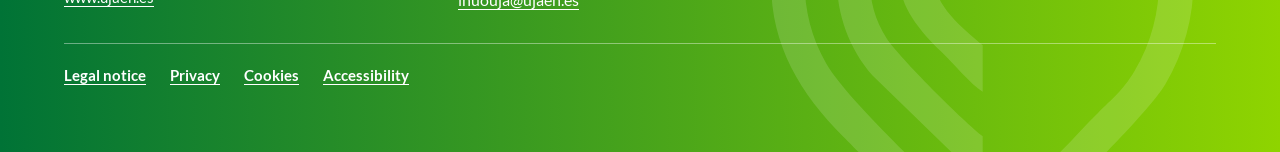
==== commit ba3d763d: "SAVIA en portada: vídeo de fotogrametría de SAVIA en «Fotogrametría y reconstrucción 3D» Co-Authored" ====
--- a/index.html
+++ b/index.html
@@ -123,7 +123,7 @@
       <div class="savia-galeria">
         <figure class="rv" style="--rv:0ms"><video data-auto muted loop playsinline preload="none" poster="assets/video/f-sam.jpg"><source src="assets/video/f-sam.mp4" type="video/mp4"></video><figcaption>Inventario individual</figcaption></figure>
         <figure class="rv" style="--rv:90ms"><video data-auto muted loop playsinline preload="none" poster="assets/video/f-sost.jpg"><source src="assets/video/f-sost.mp4" type="video/mp4"></video><figcaption>Cálculo del índice de sostenibilidad</figcaption></figure>
-        <figure class="rv" style="--rv:180ms"><video data-auto muted loop playsinline preload="none" poster="assets/video/f-3d.jpg"><source src="assets/video/f-3d.mp4" type="video/mp4"></video><figcaption>Fotogrametría y reconstrucción 3D</figcaption></figure>
+        <figure class="rv" style="--rv:180ms"><video data-auto muted loop playsinline preload="none" poster="assets/video/f-fotogrametria.jpg"><source src="assets/video/f-fotogrametria.mp4" type="video/mp4"></video><figcaption>Fotogrametría y reconstrucción 3D</figcaption></figure>
         <figure class="rv" style="--rv:270ms"><video data-auto muted loop playsinline preload="none" poster="assets/video/f-carbono.jpg"><source src="assets/video/f-carbono.mp4" type="video/mp4"></video><figcaption>Balance de carbono y erosión</figcaption></figure>
       </div>
     </article>
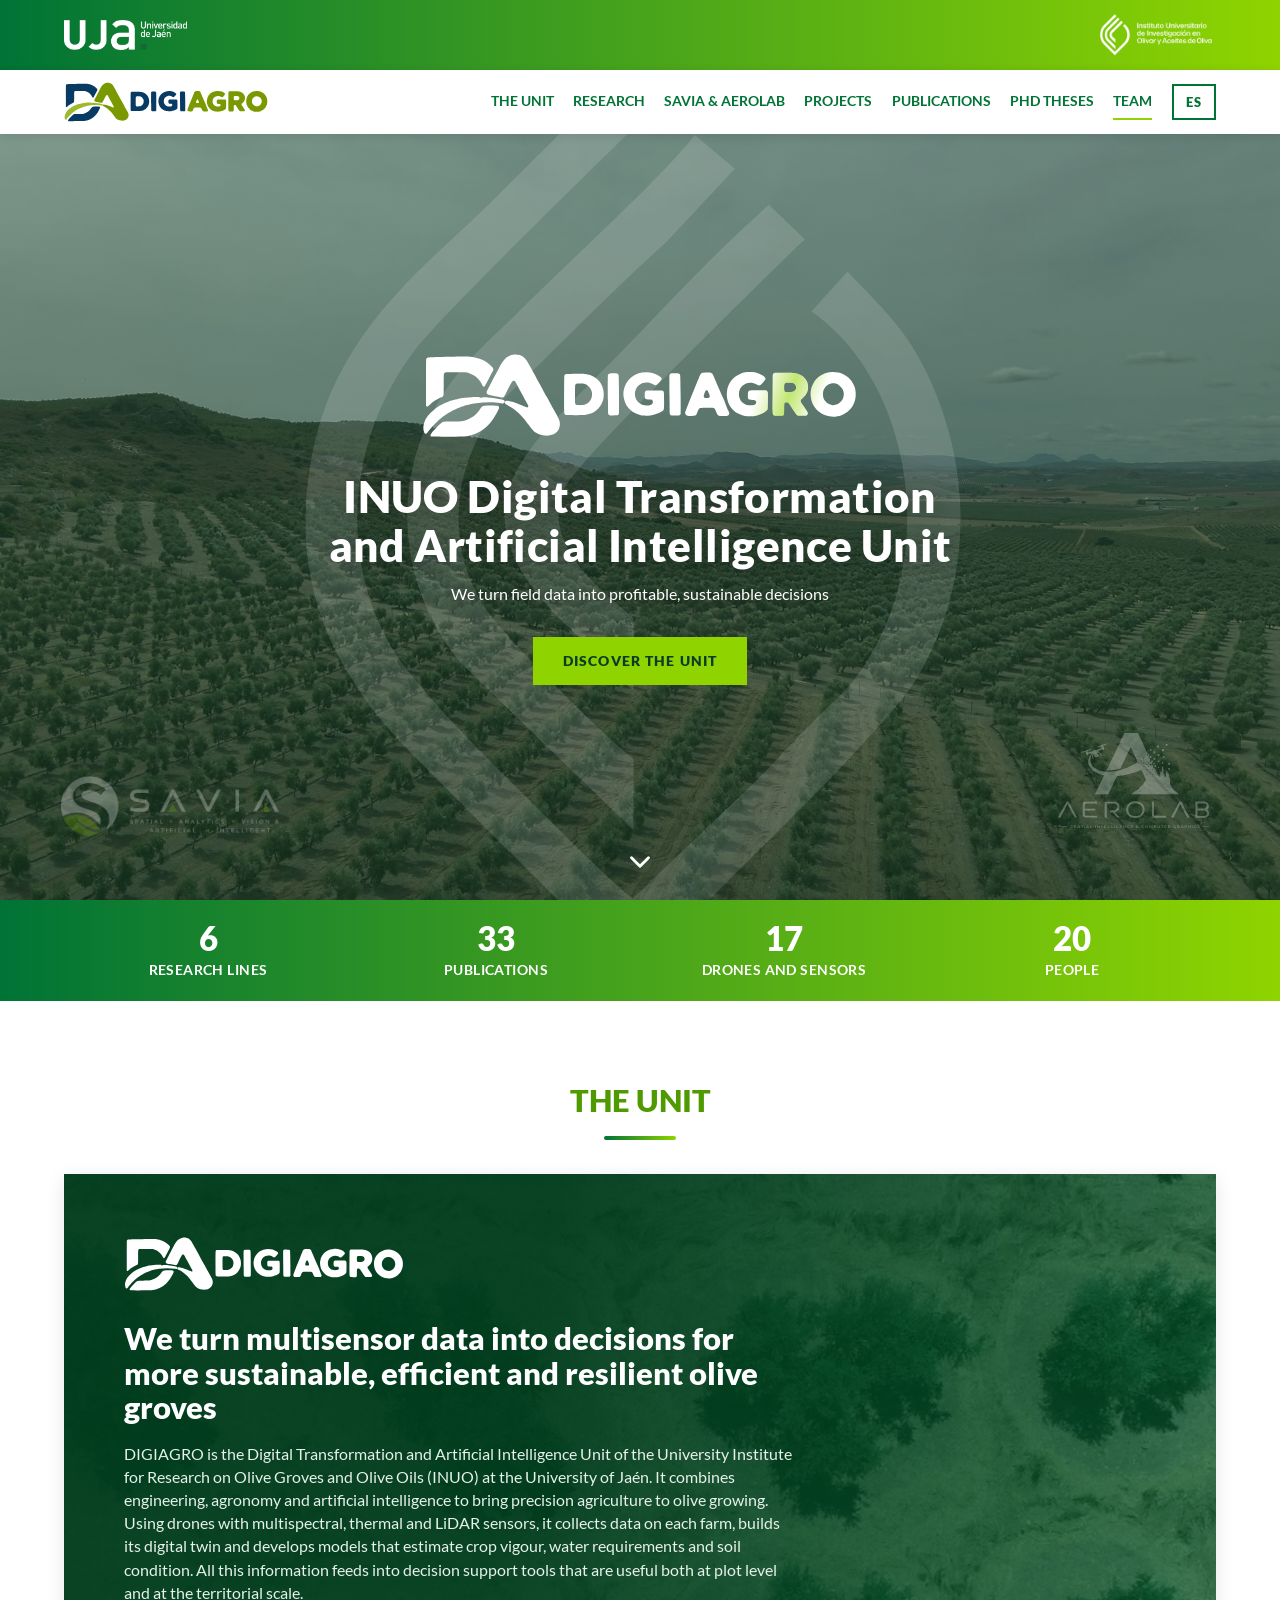
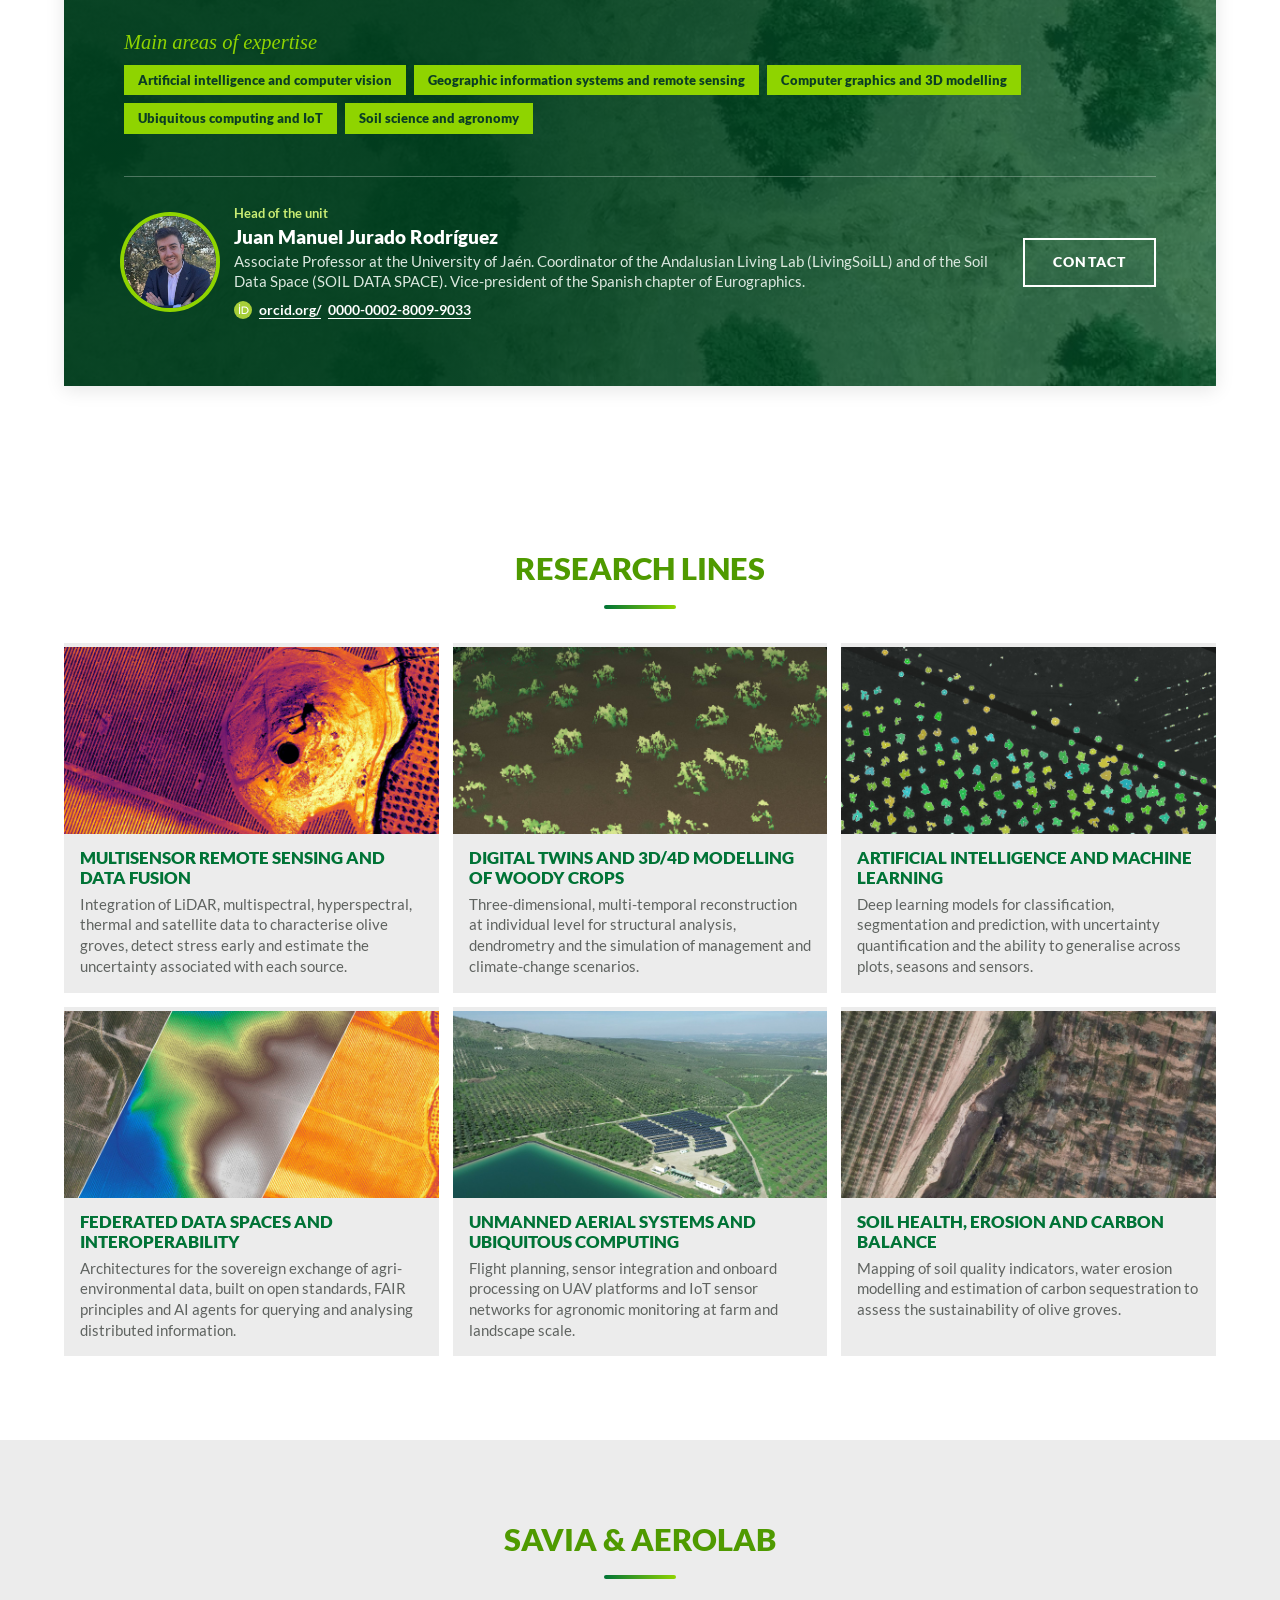
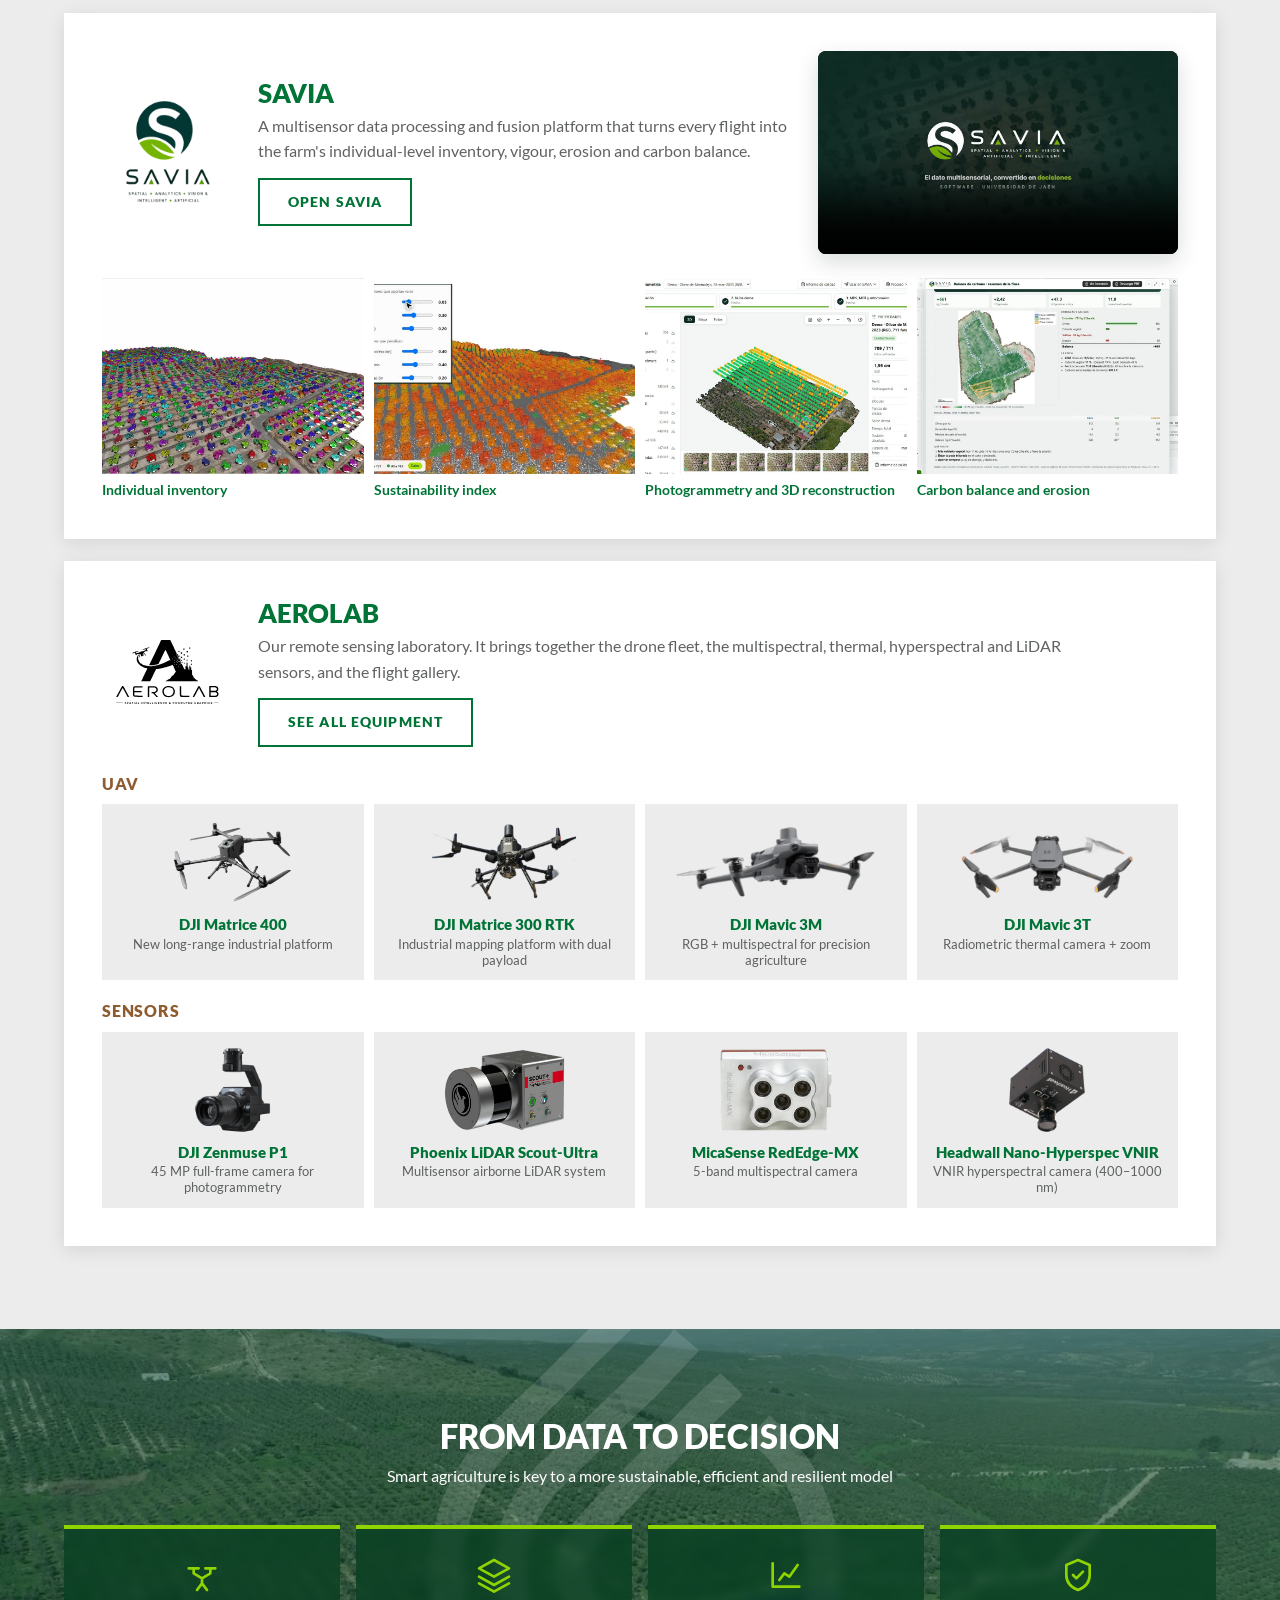
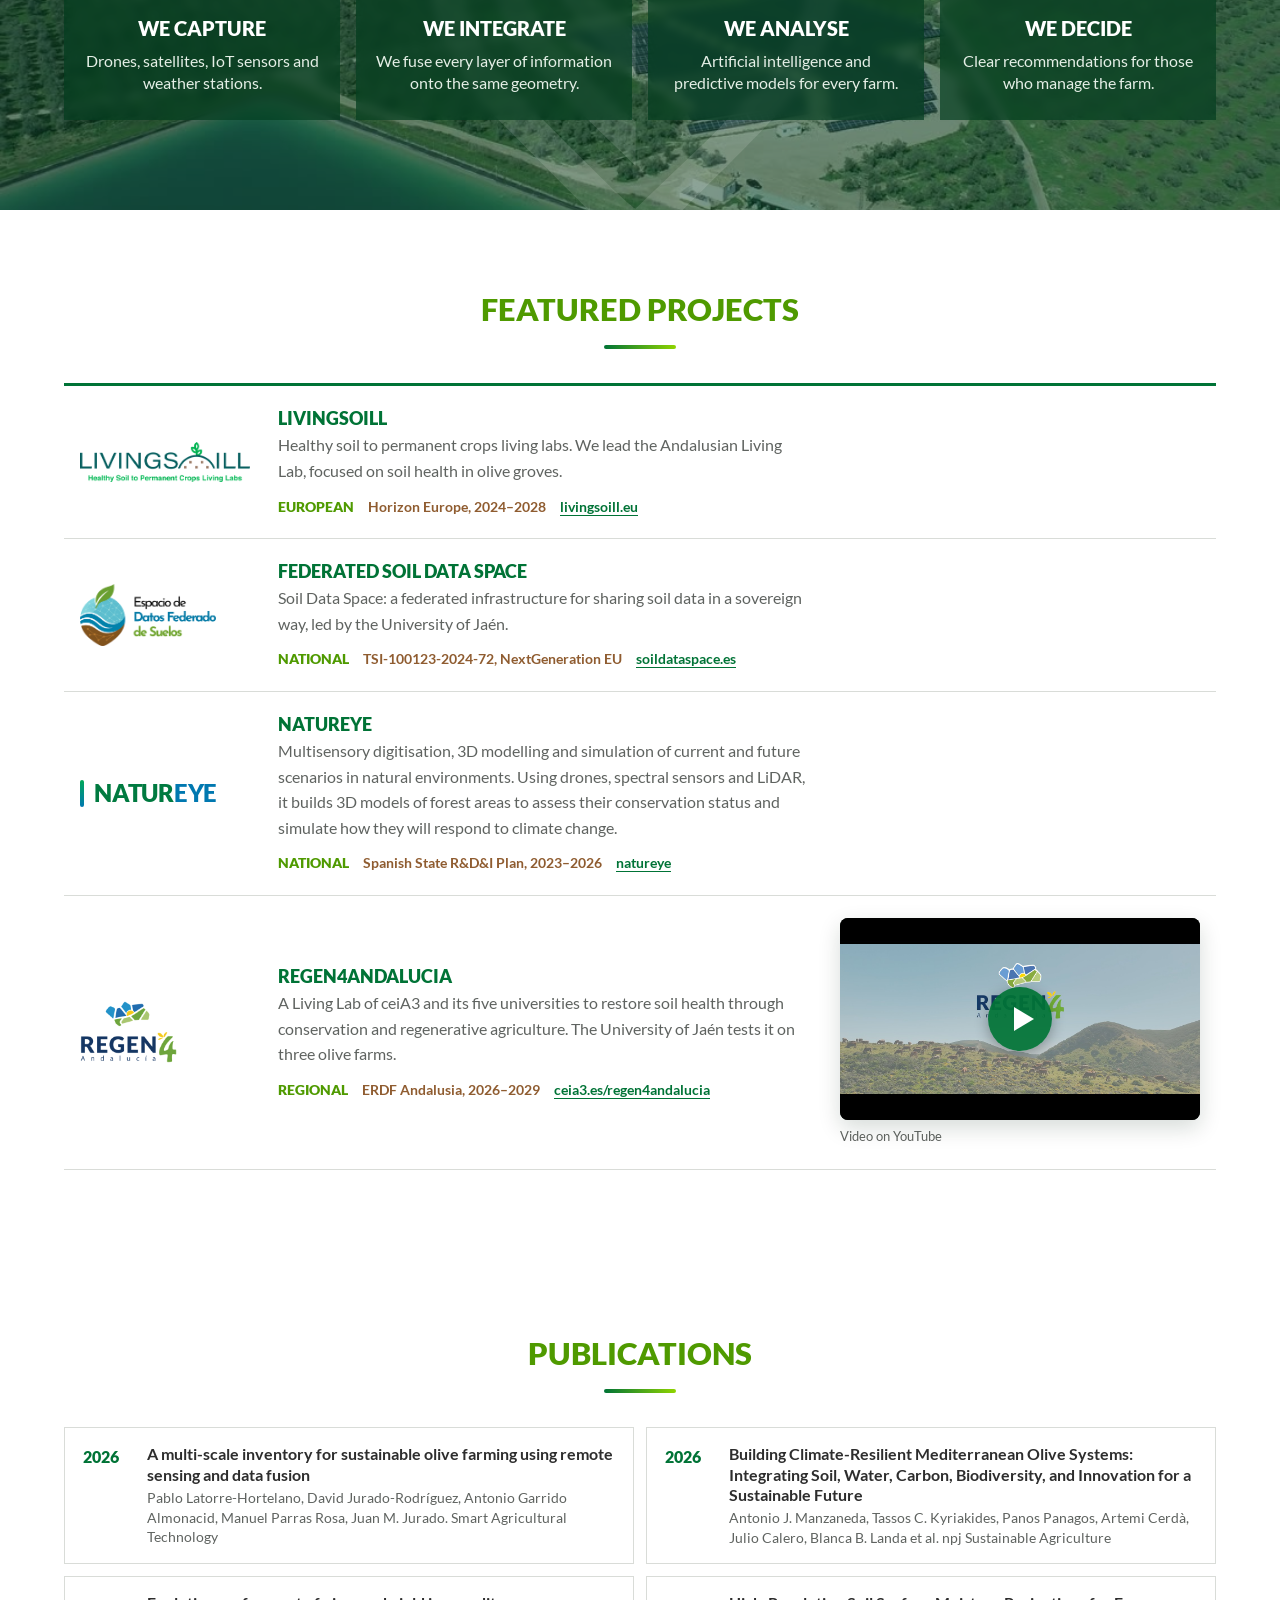
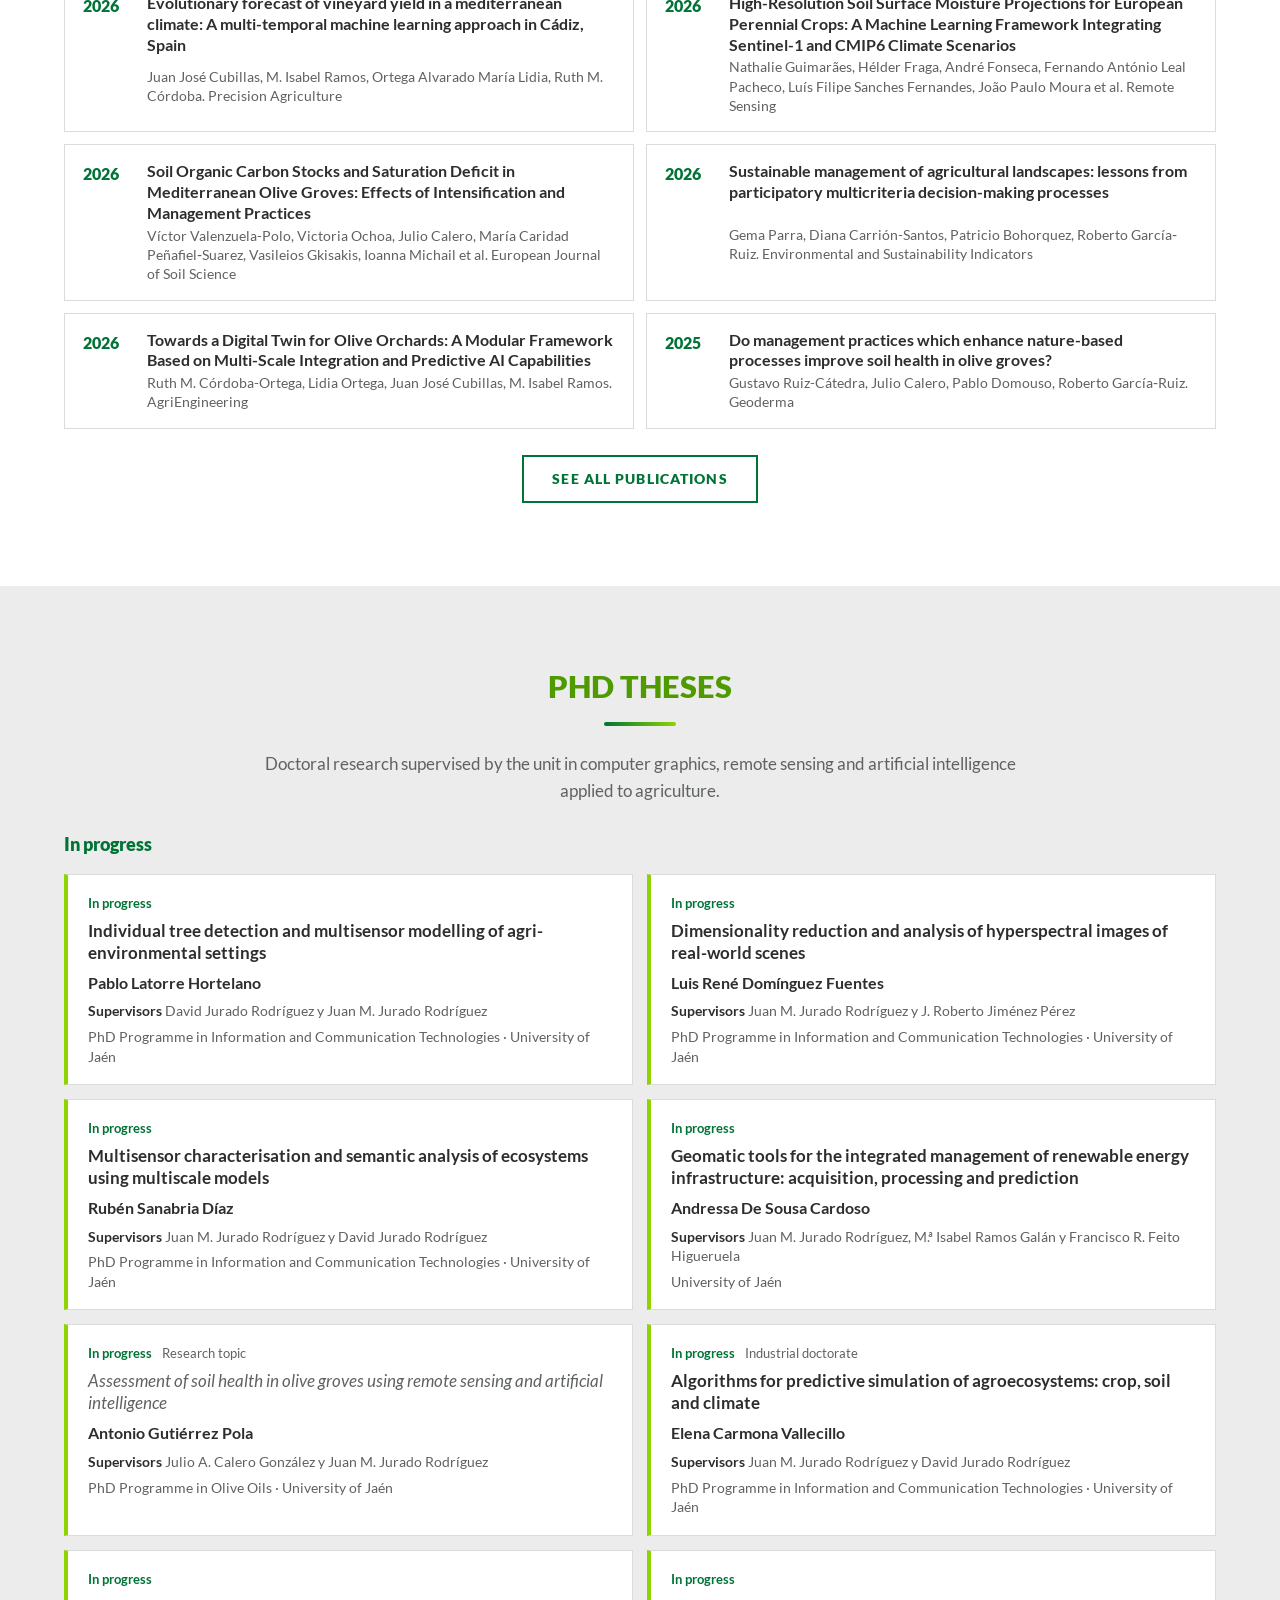
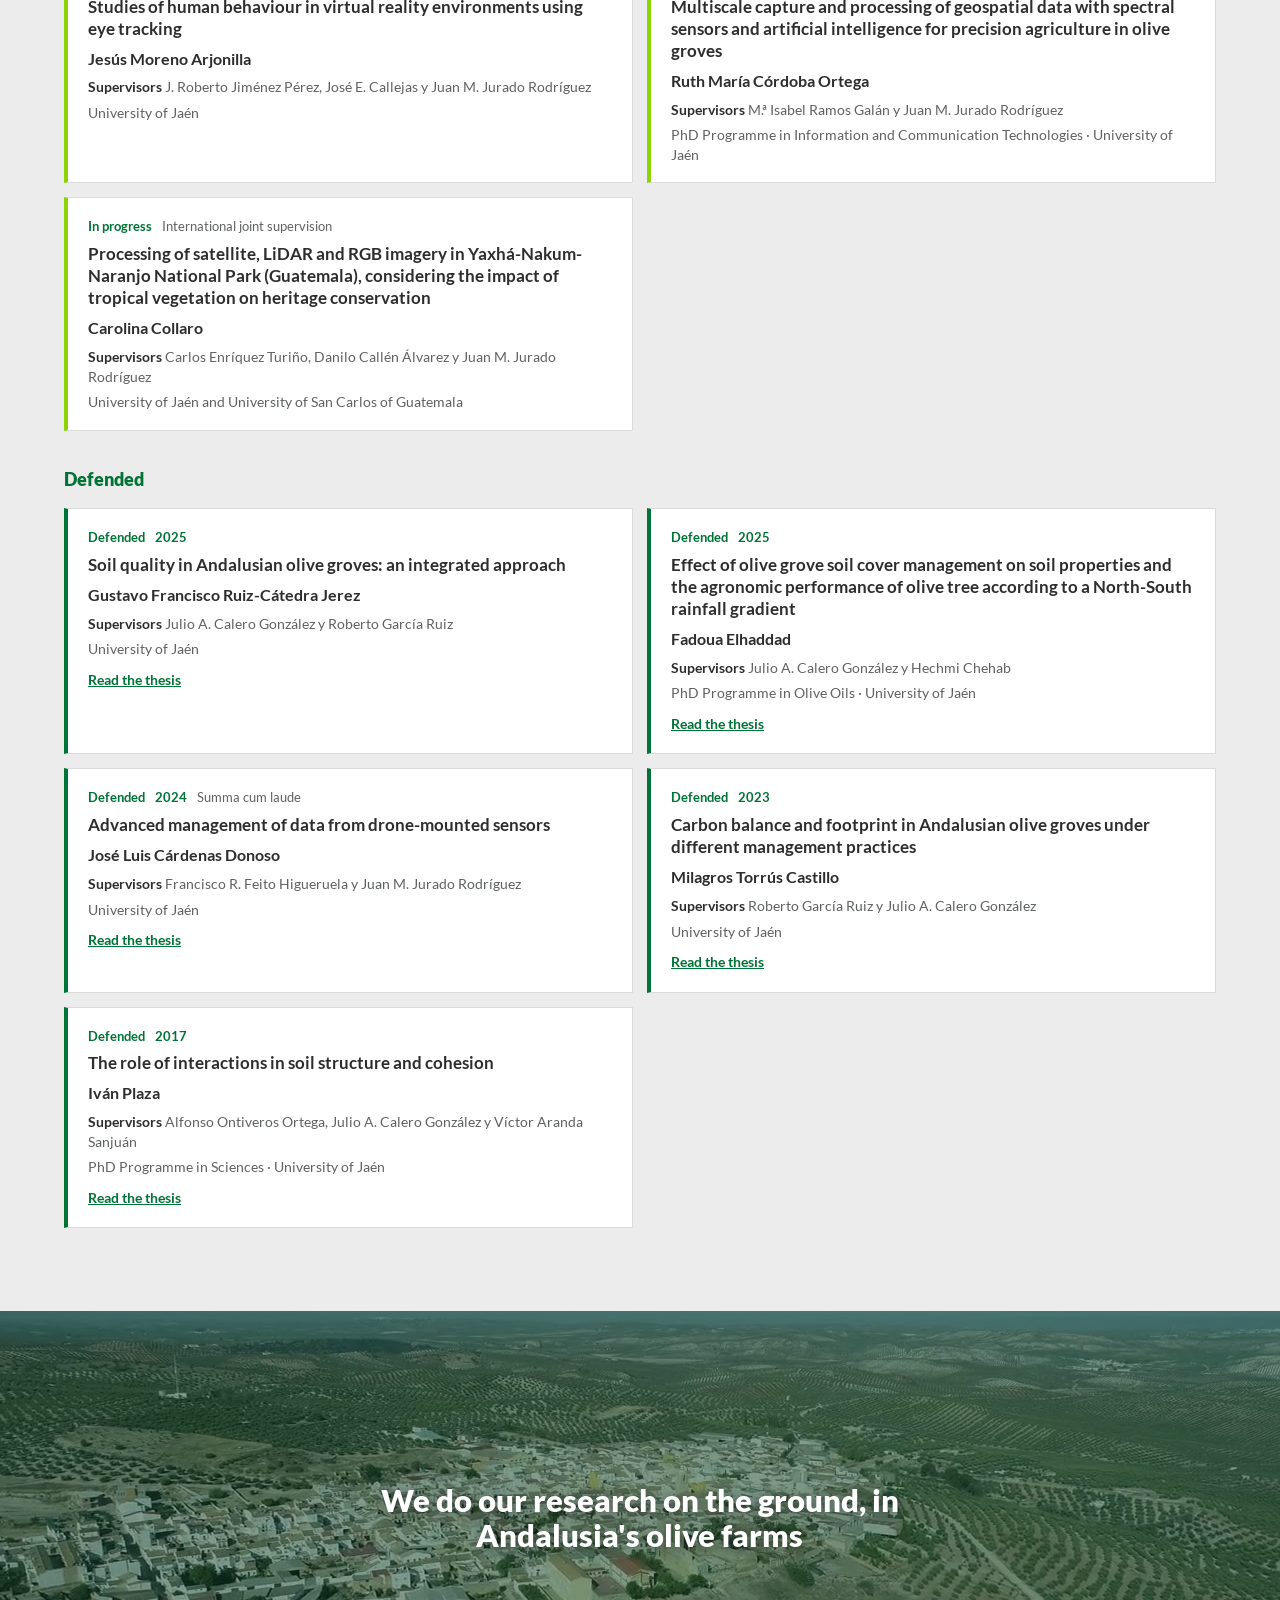
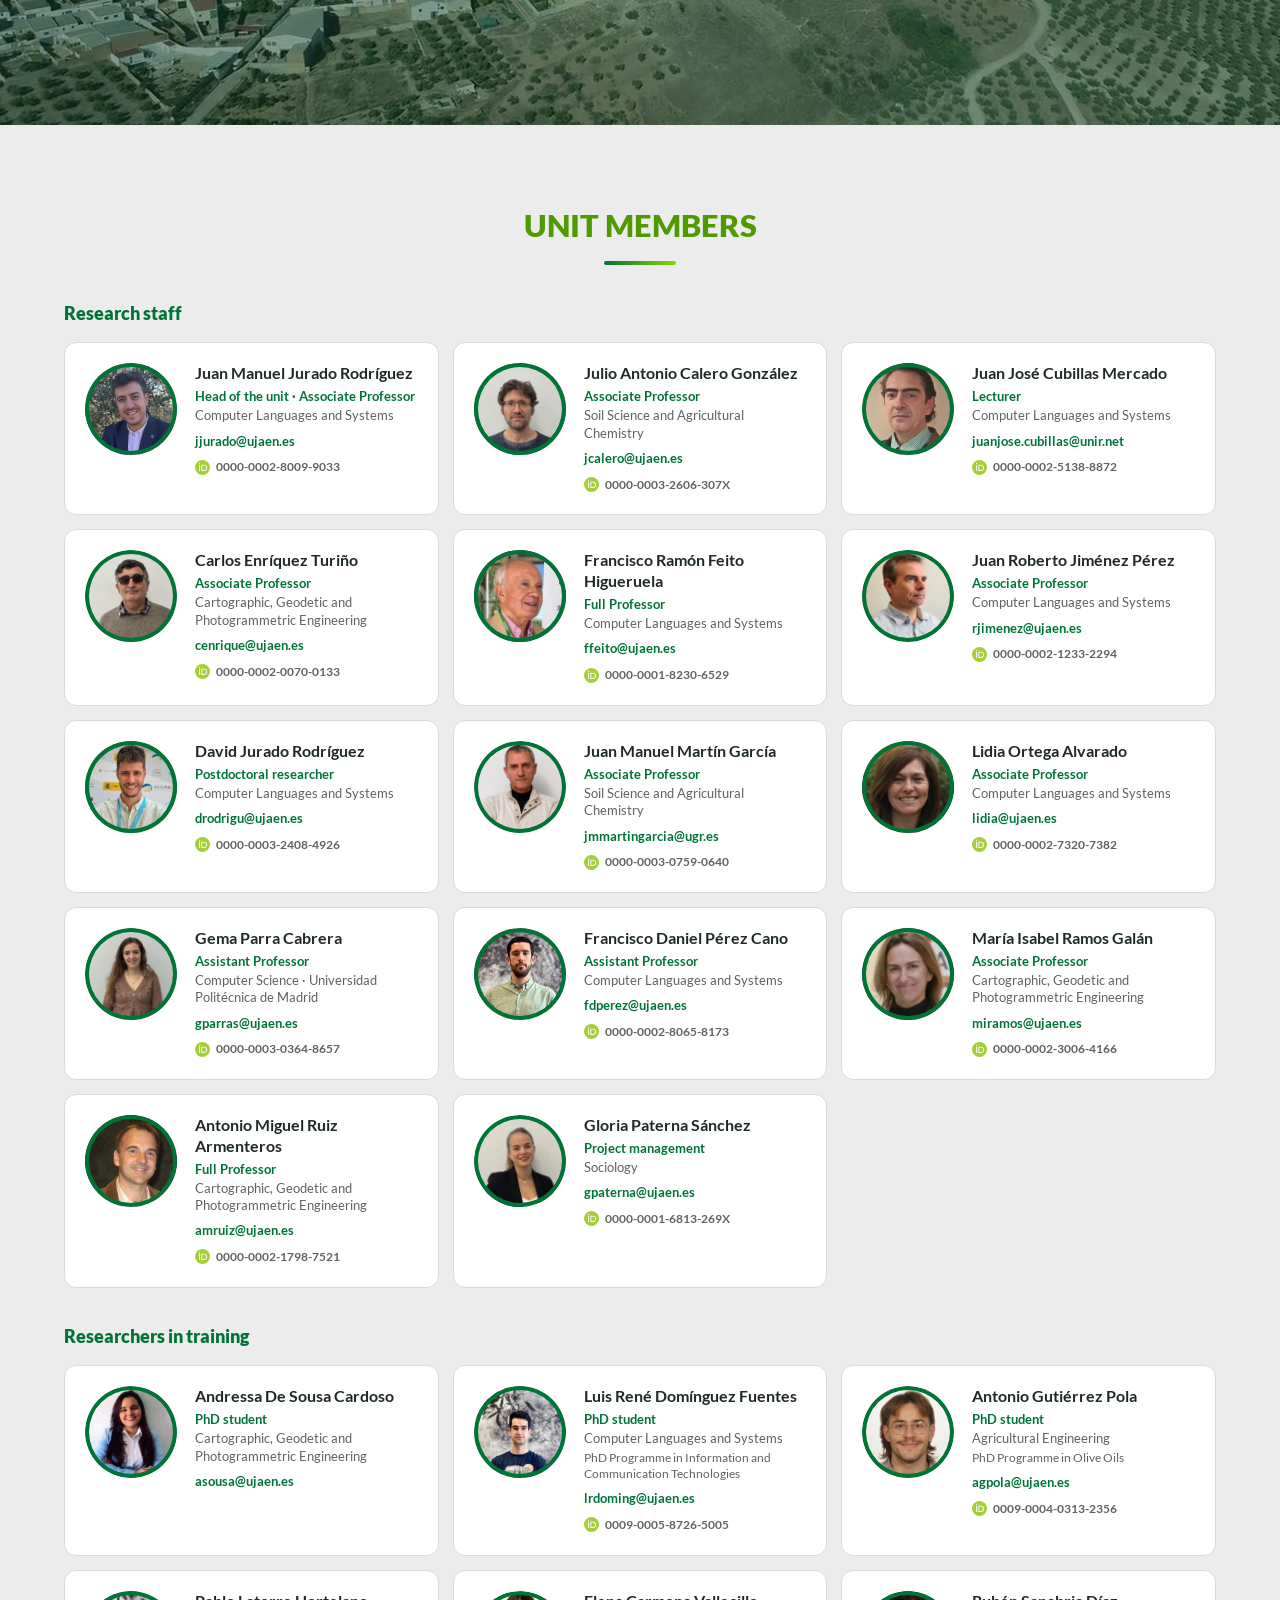
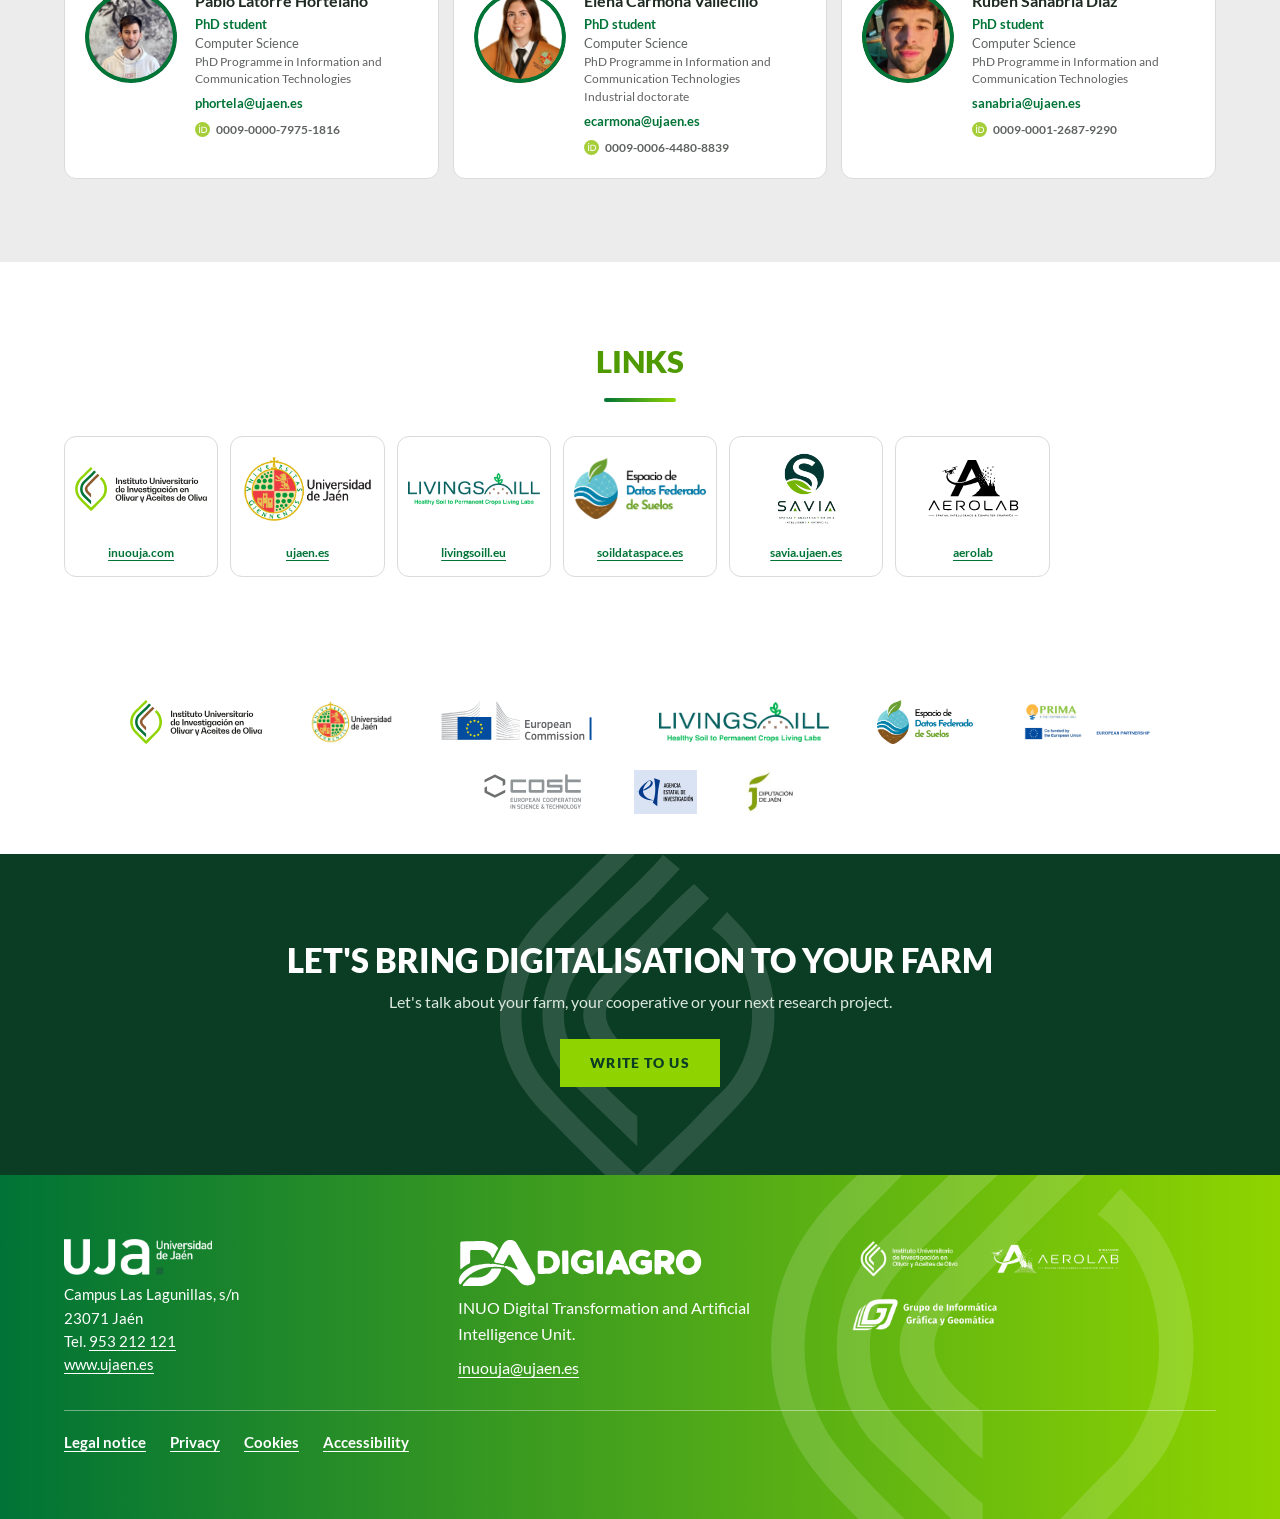
==== commit e2cd04a5: "Proyectos: vídeo de NATUREYE en inglés al cambiar de idioma Los vídeos con data-src-en/data-poster-e" ====
--- a/index.html
+++ b/index.html
@@ -231,10 +231,10 @@
     </ul>
   </nav>
 </footer>
-<script src="contenido.js?v=51"></script>
+<script src="contenido.js?v=52"></script>
 <script src="equipos.js"></script>
 <script src="i18n.js?v=27"></script>
-<script src="app.js?v=23"></script>
+<script src="app.js?v=24"></script>
 <script src="noticias.js?v=4"></script>
 </body>
 </html>
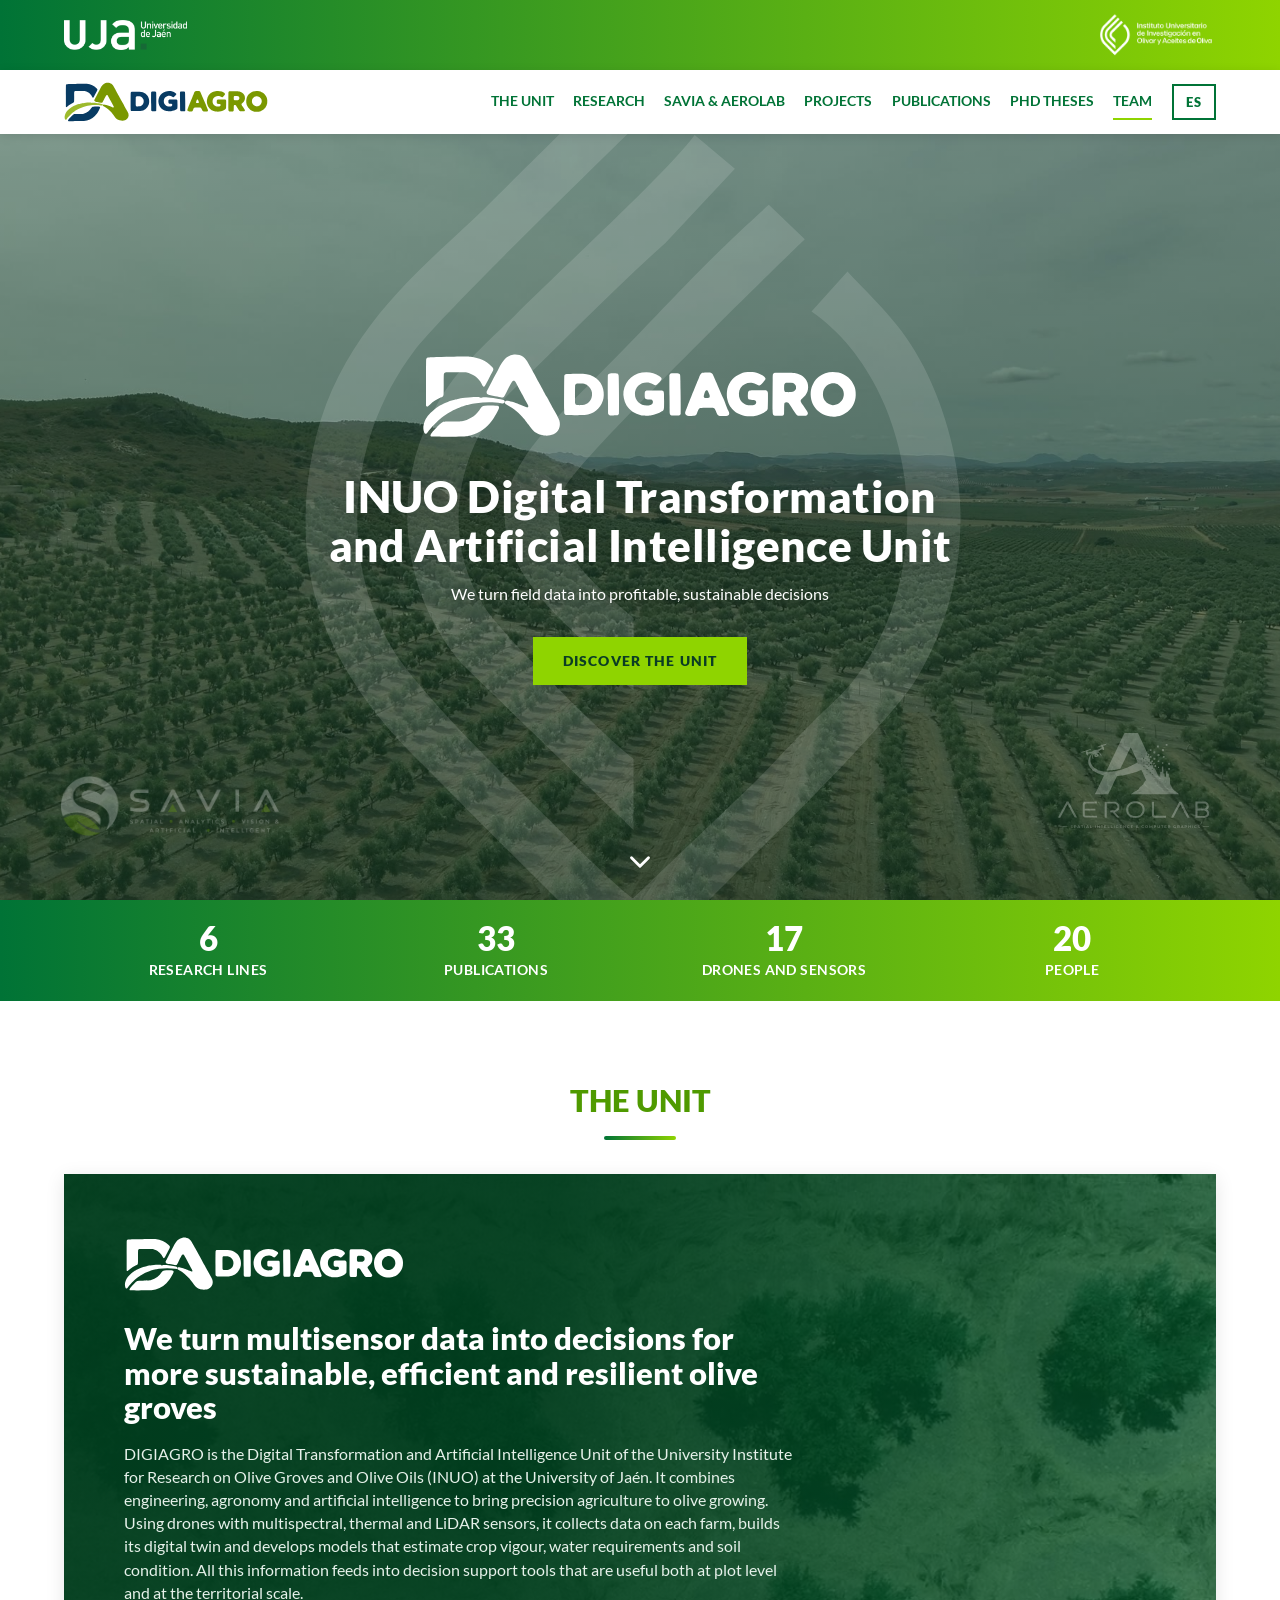
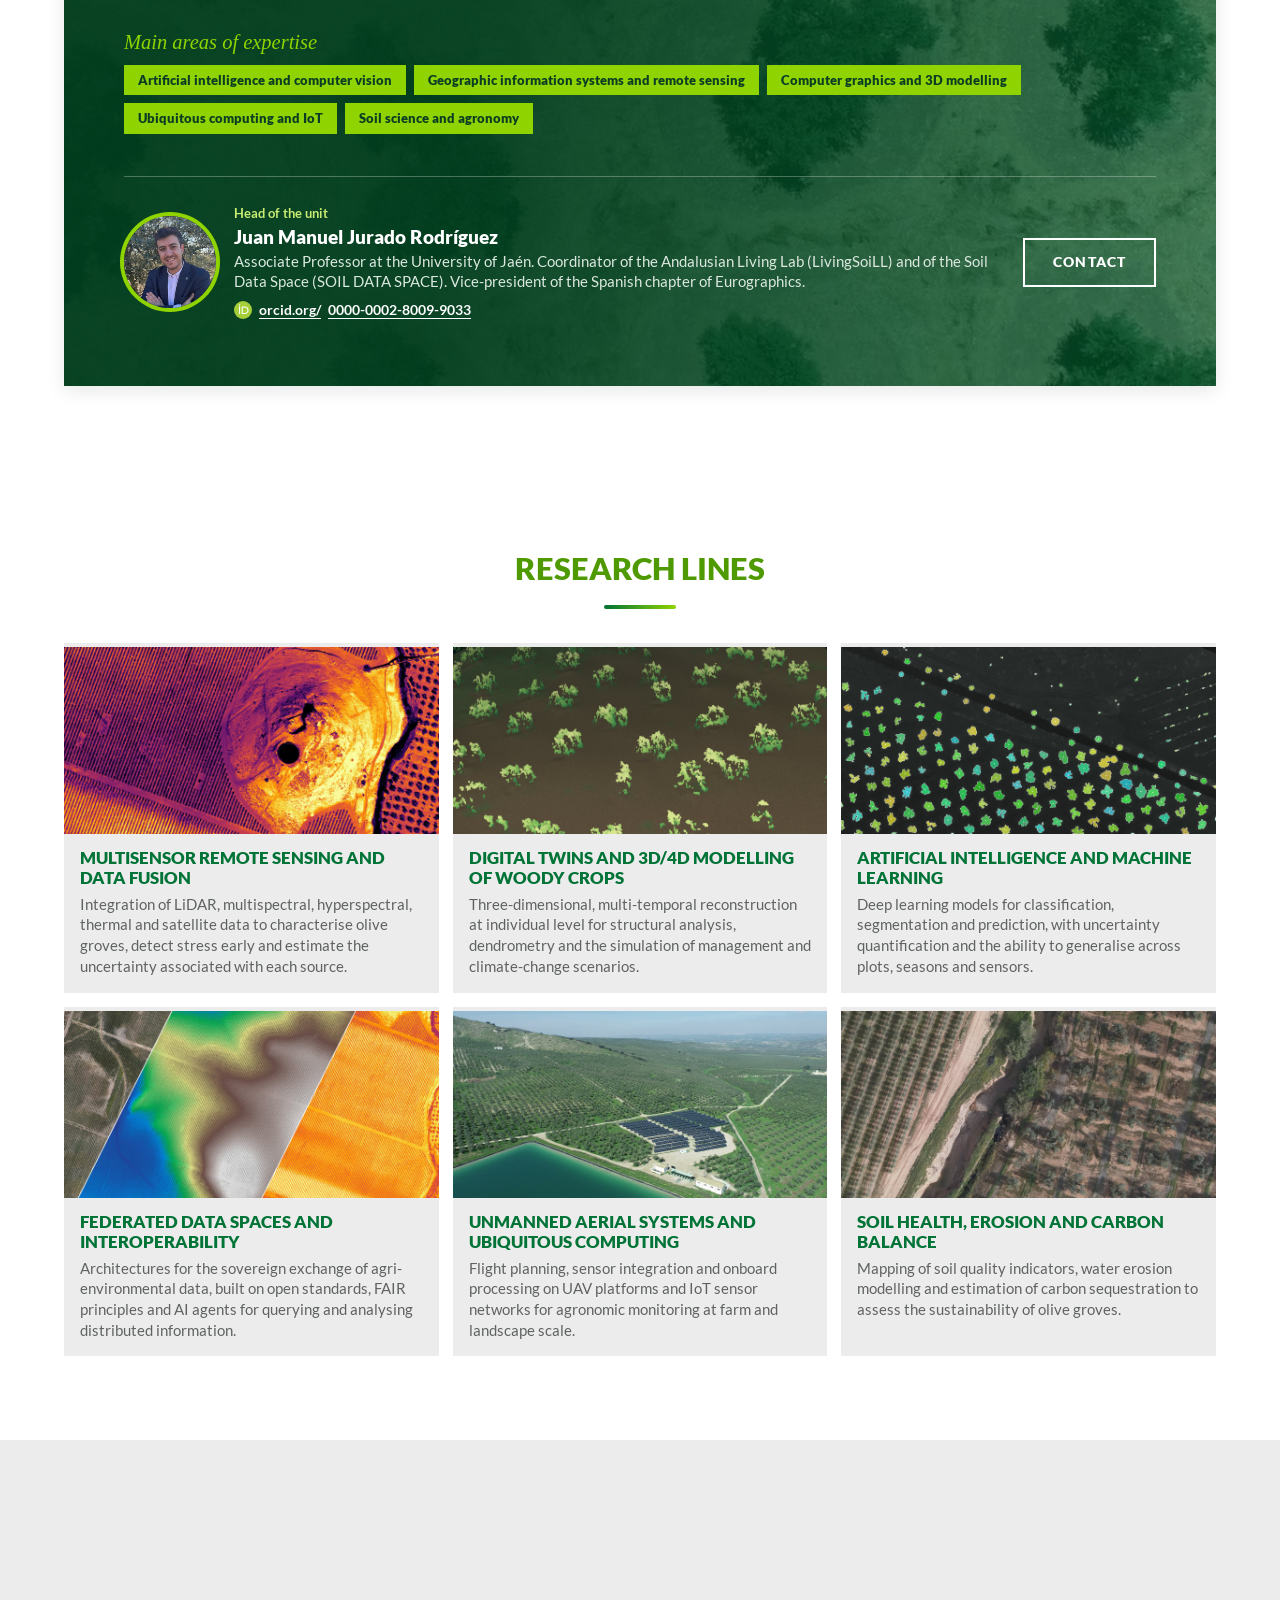
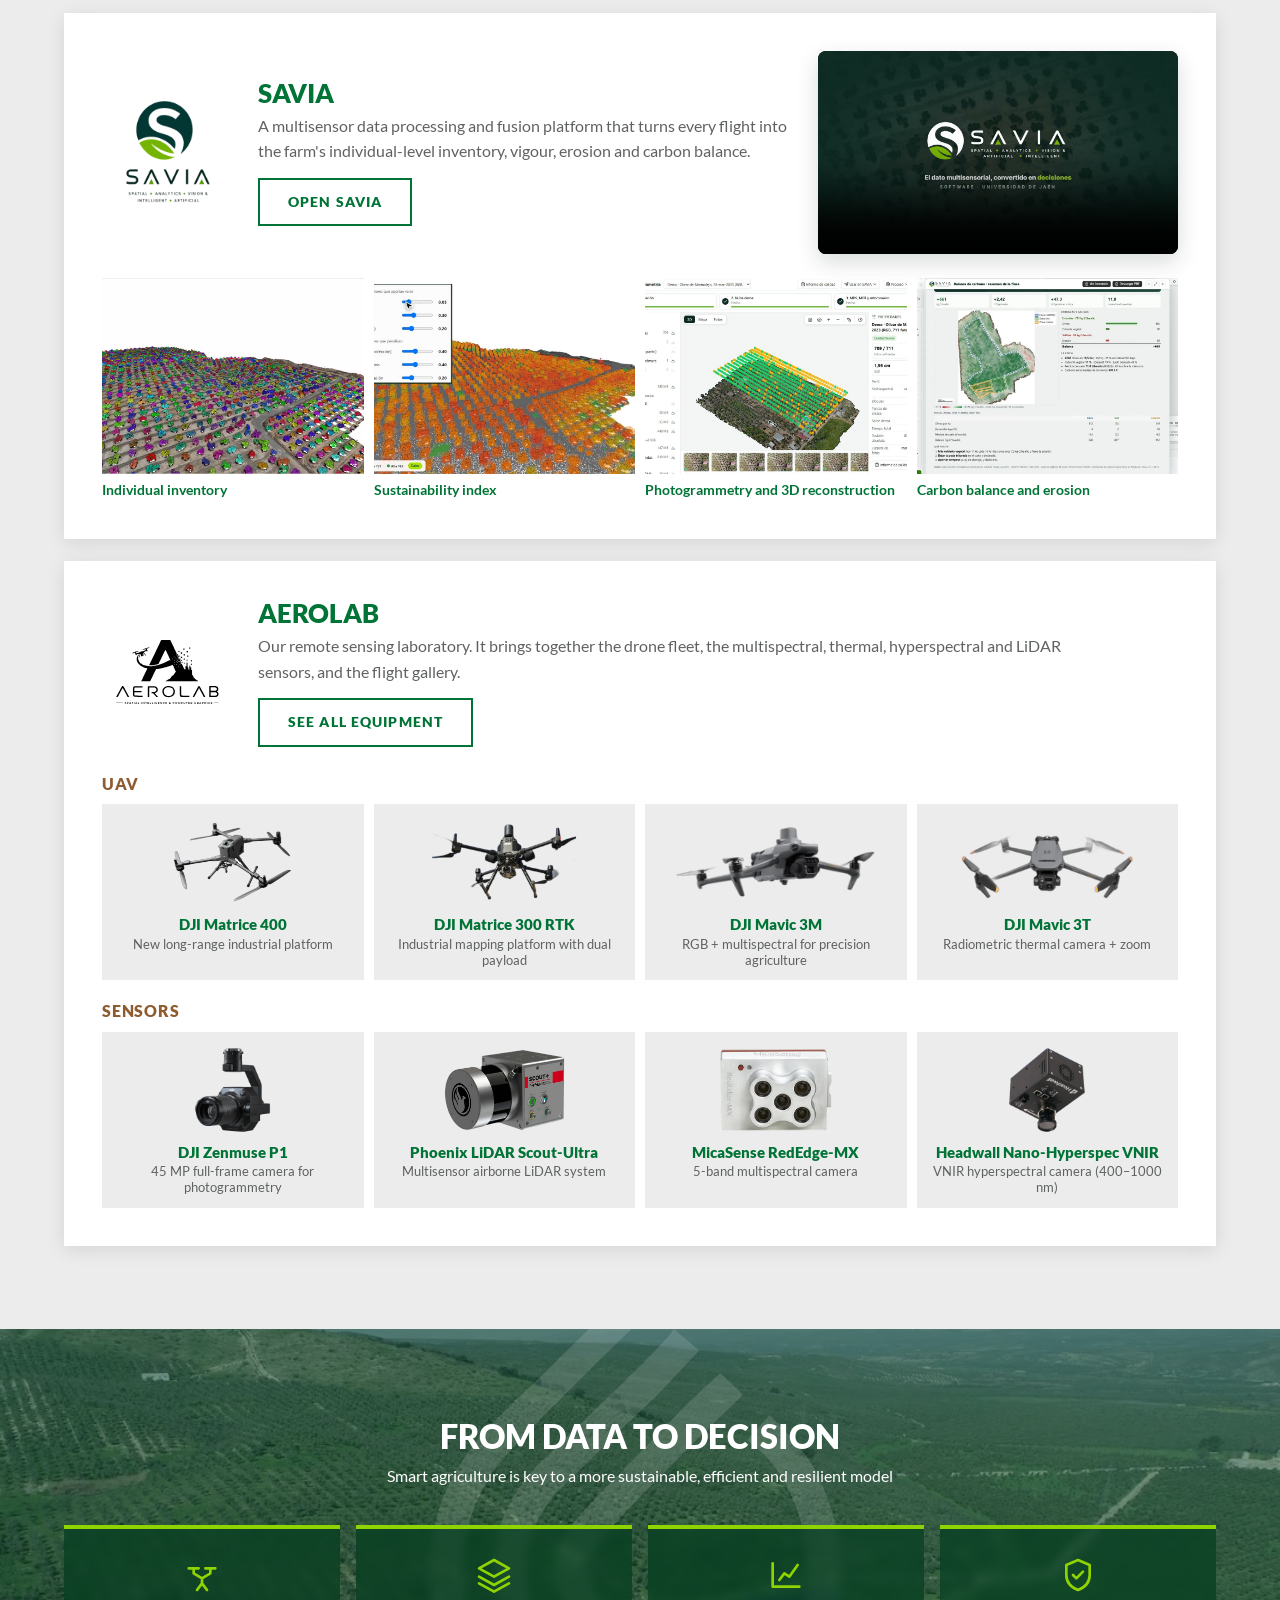
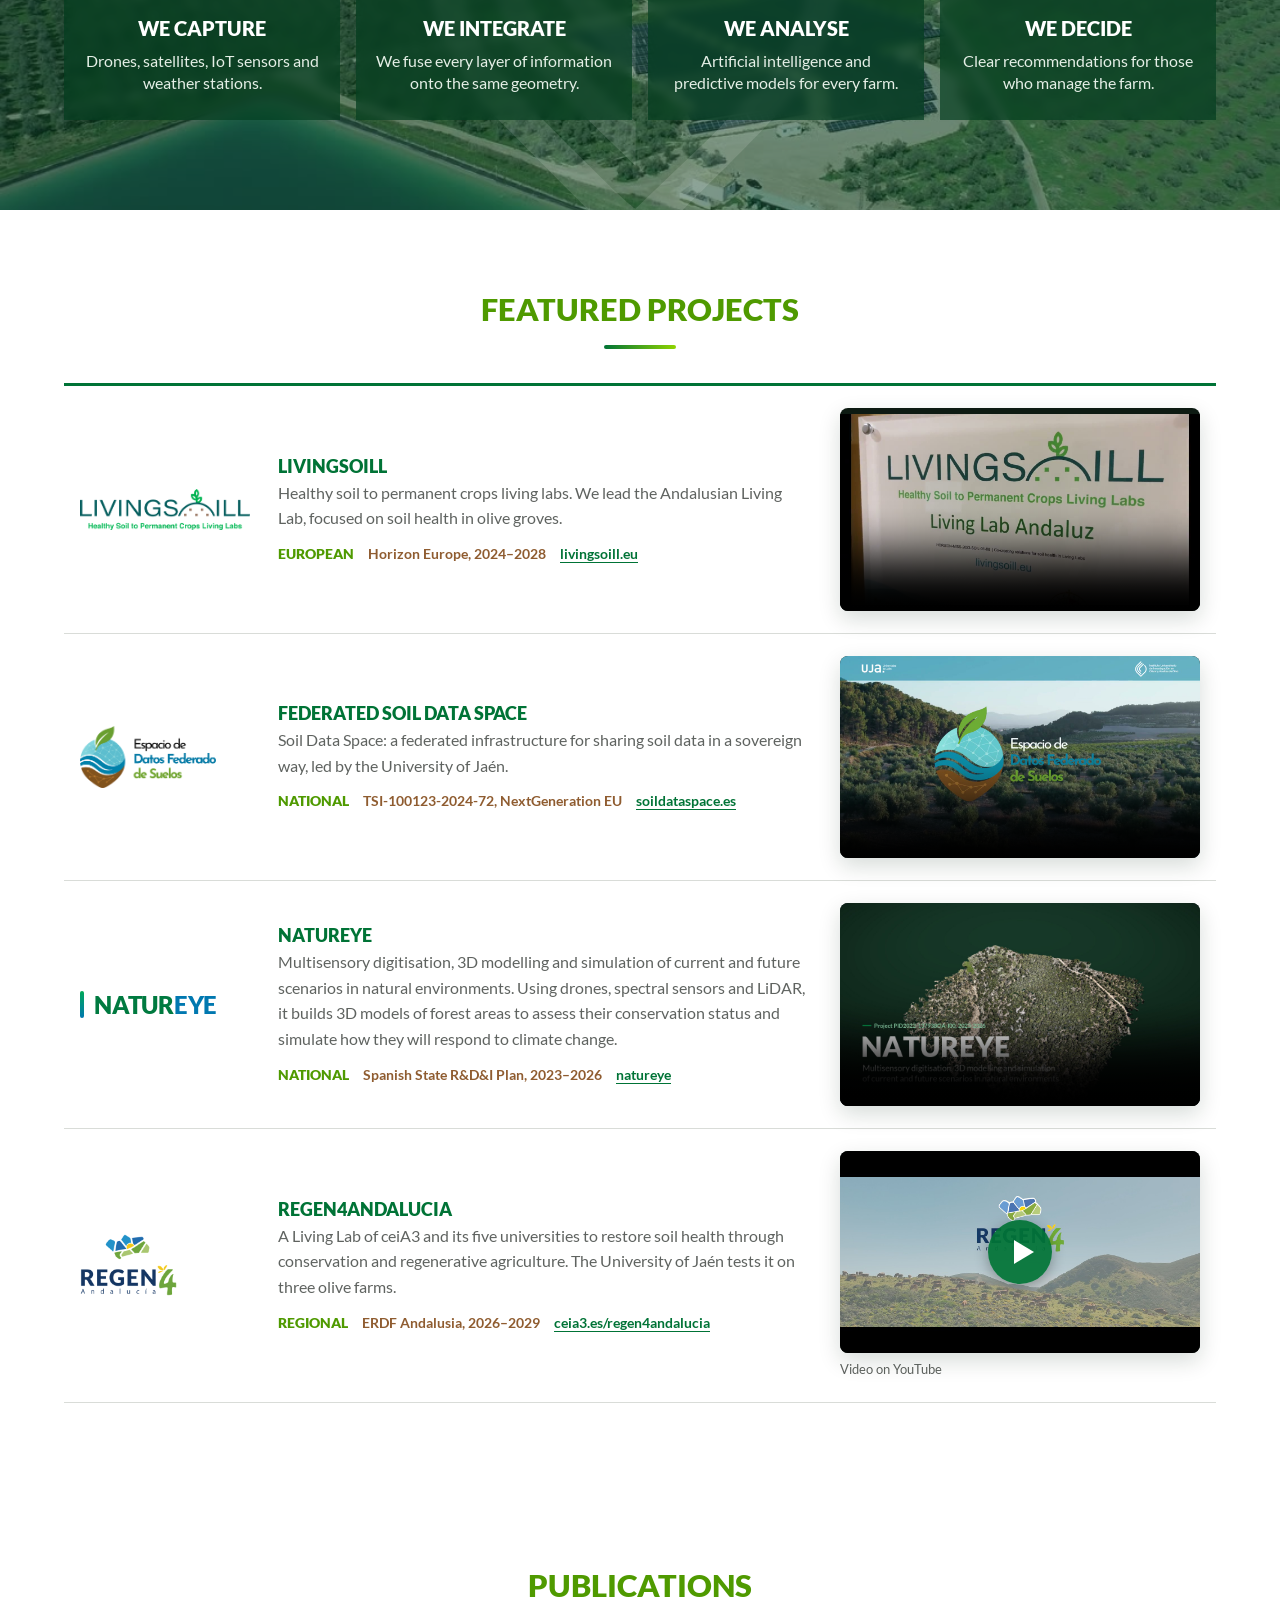
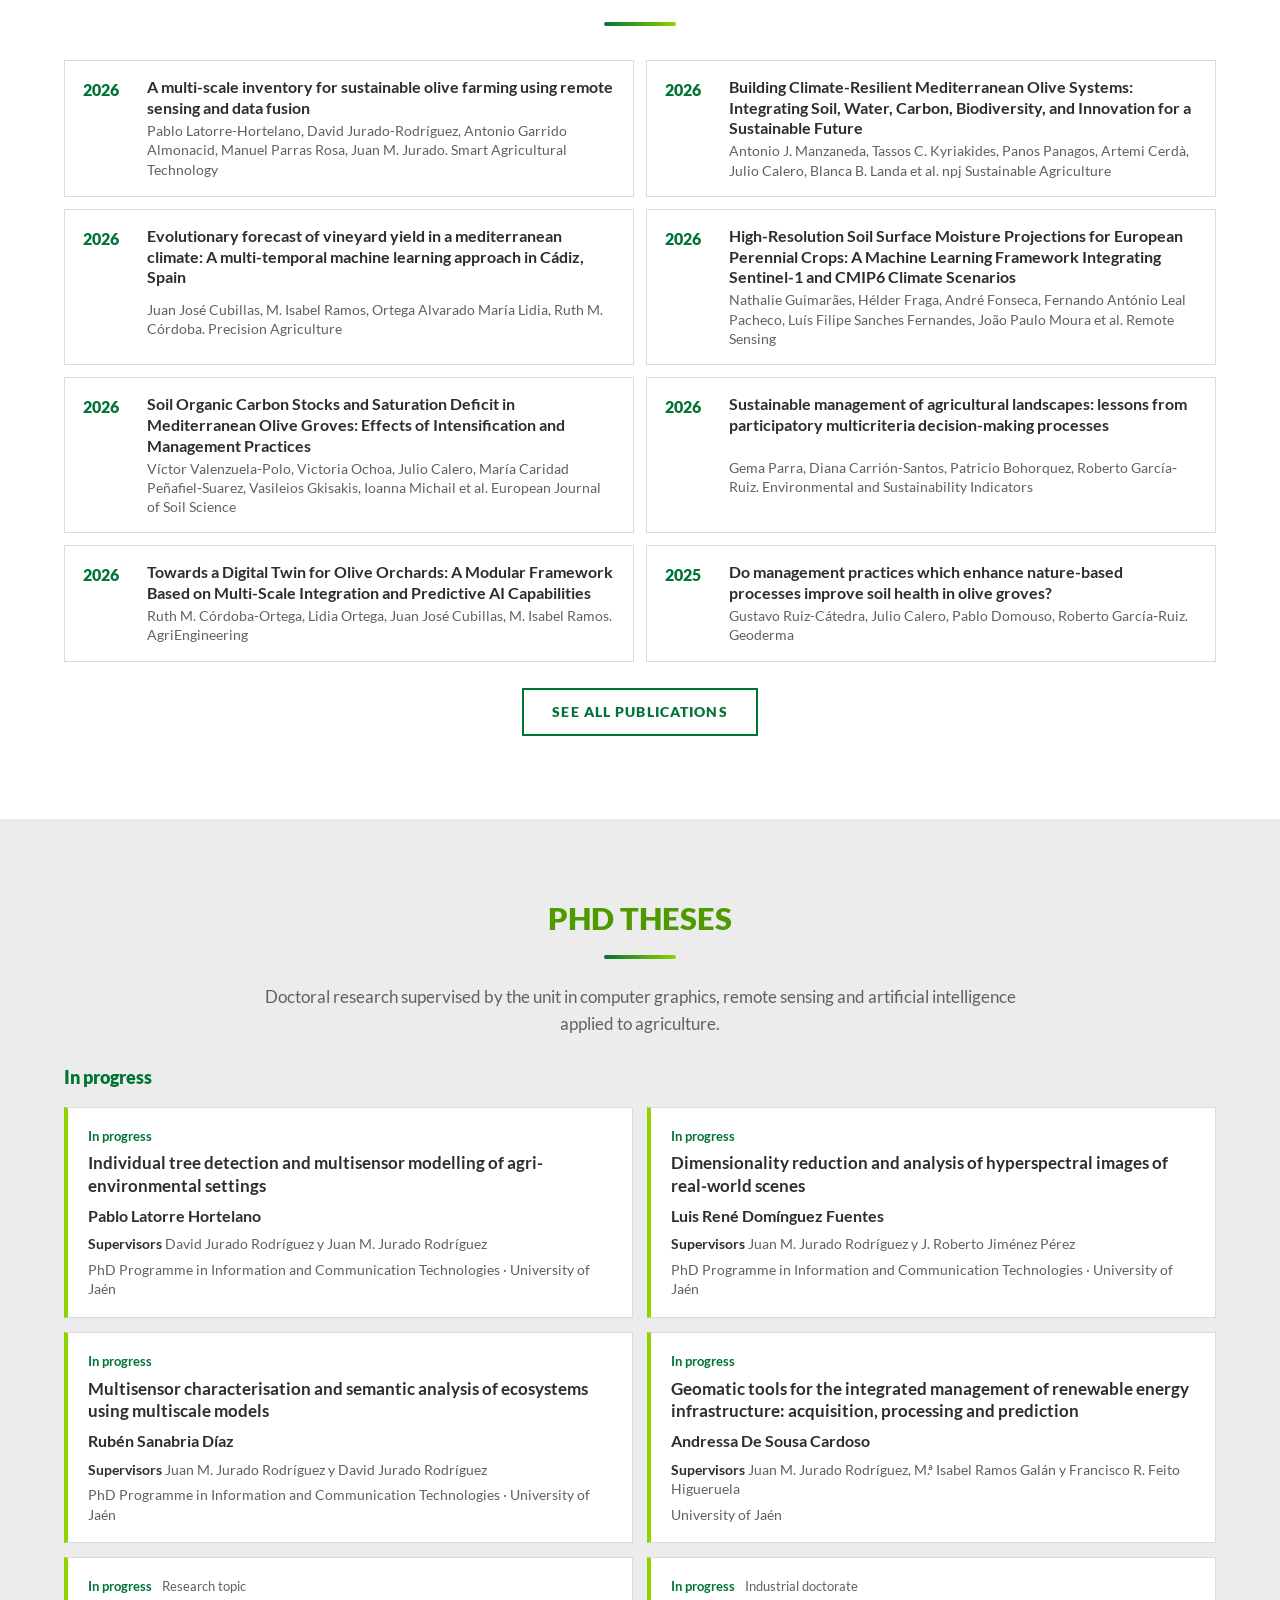
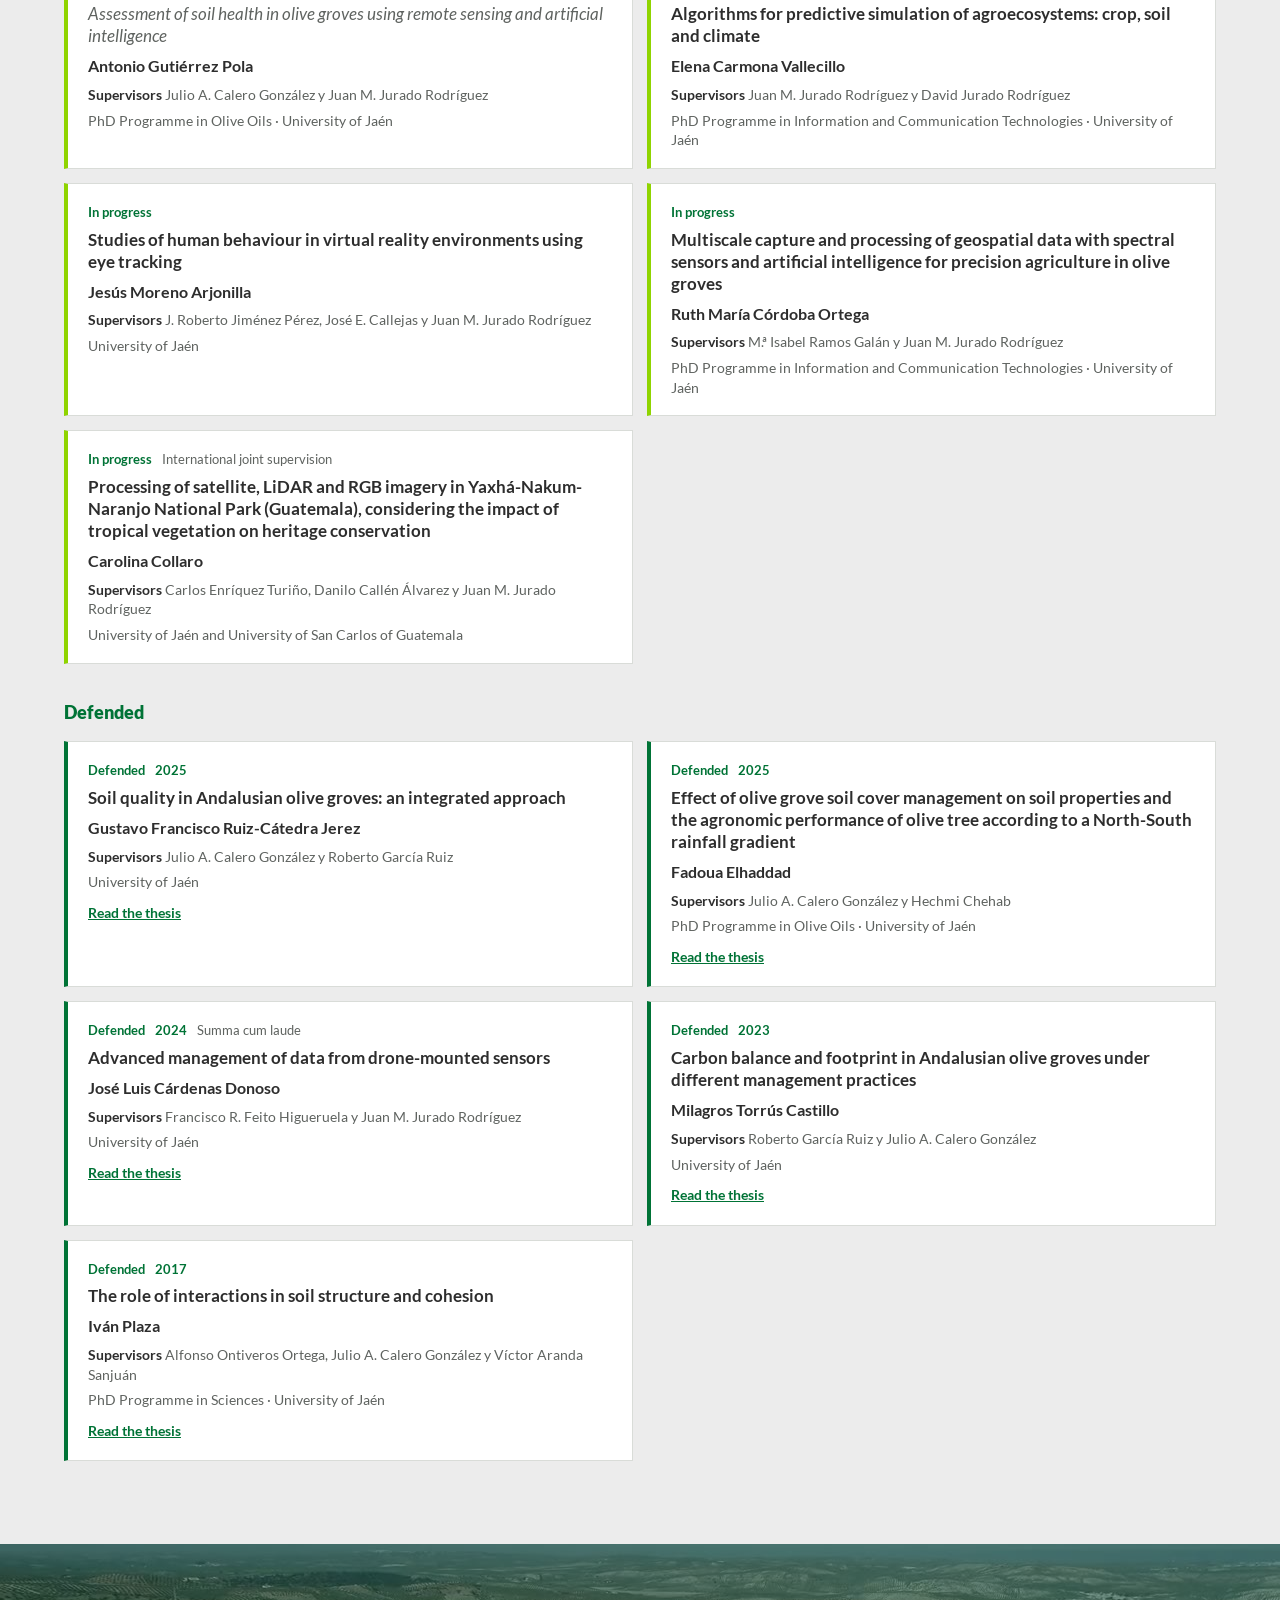
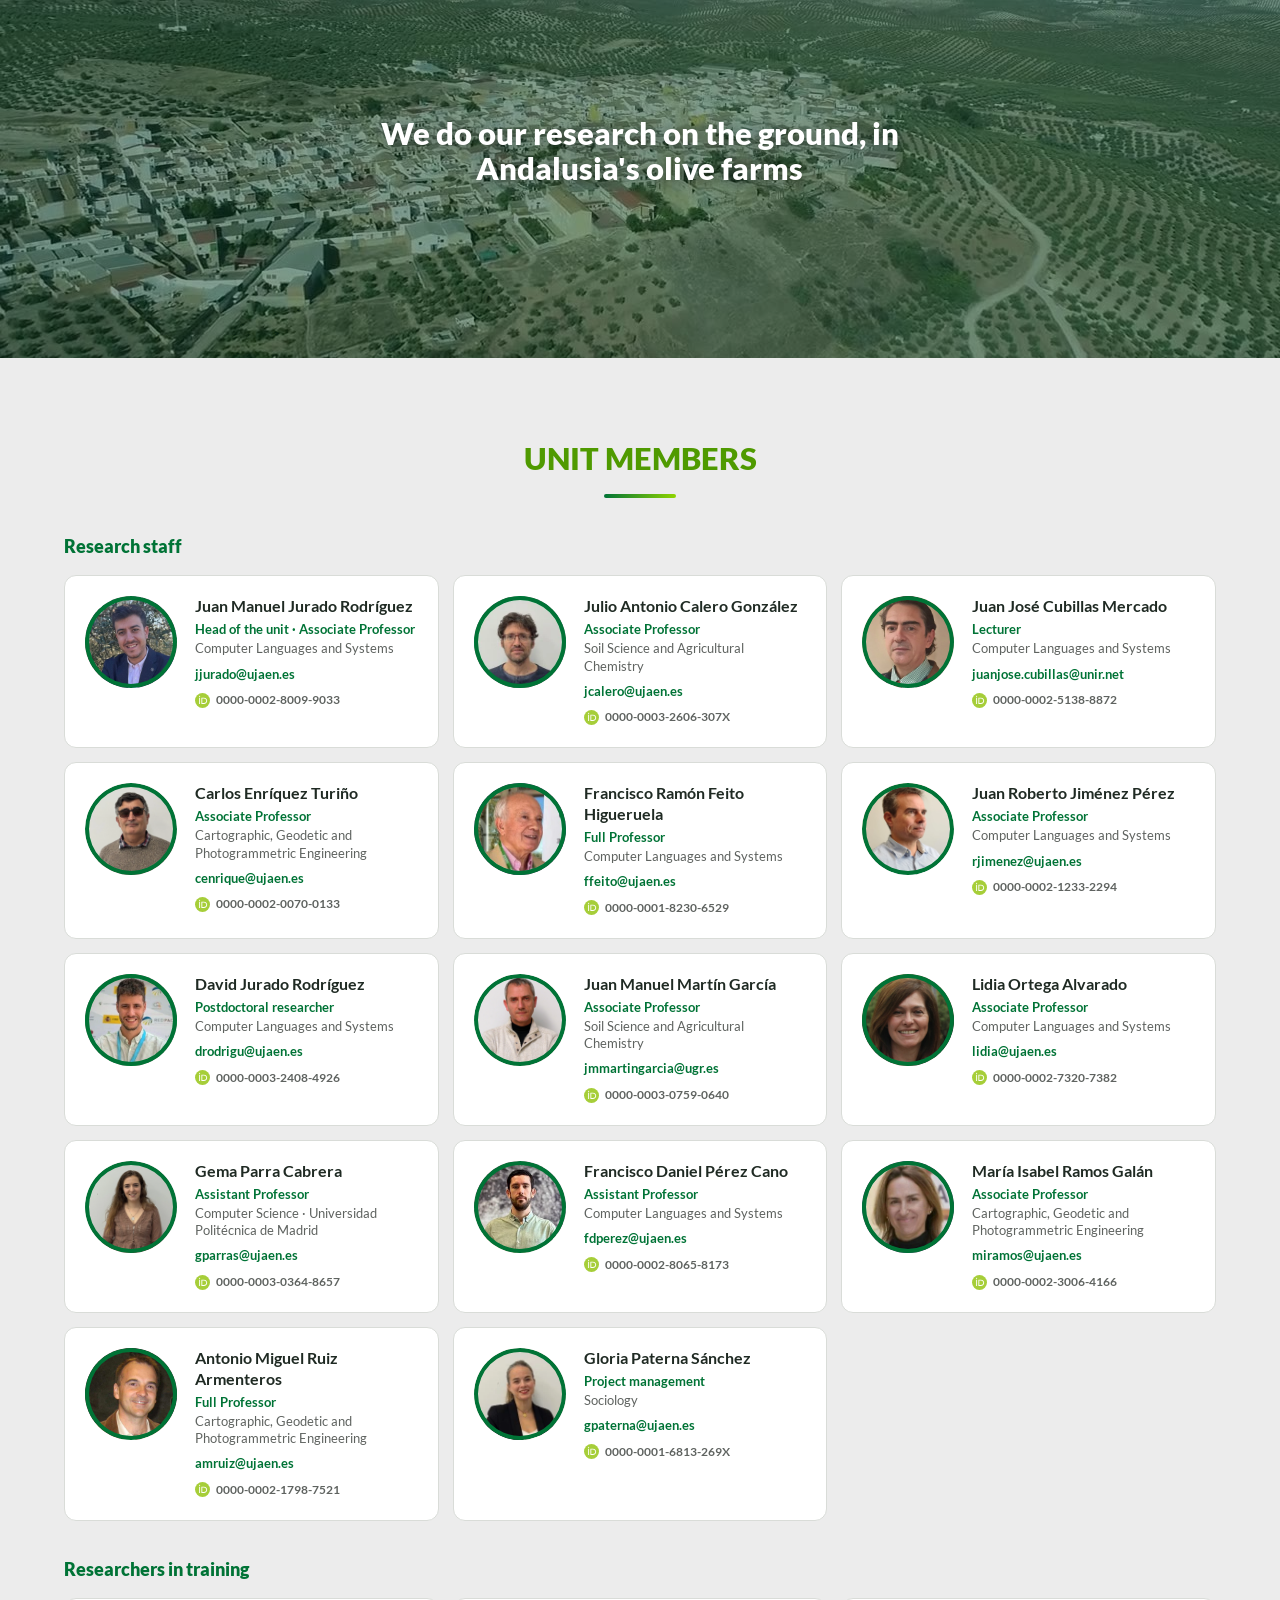
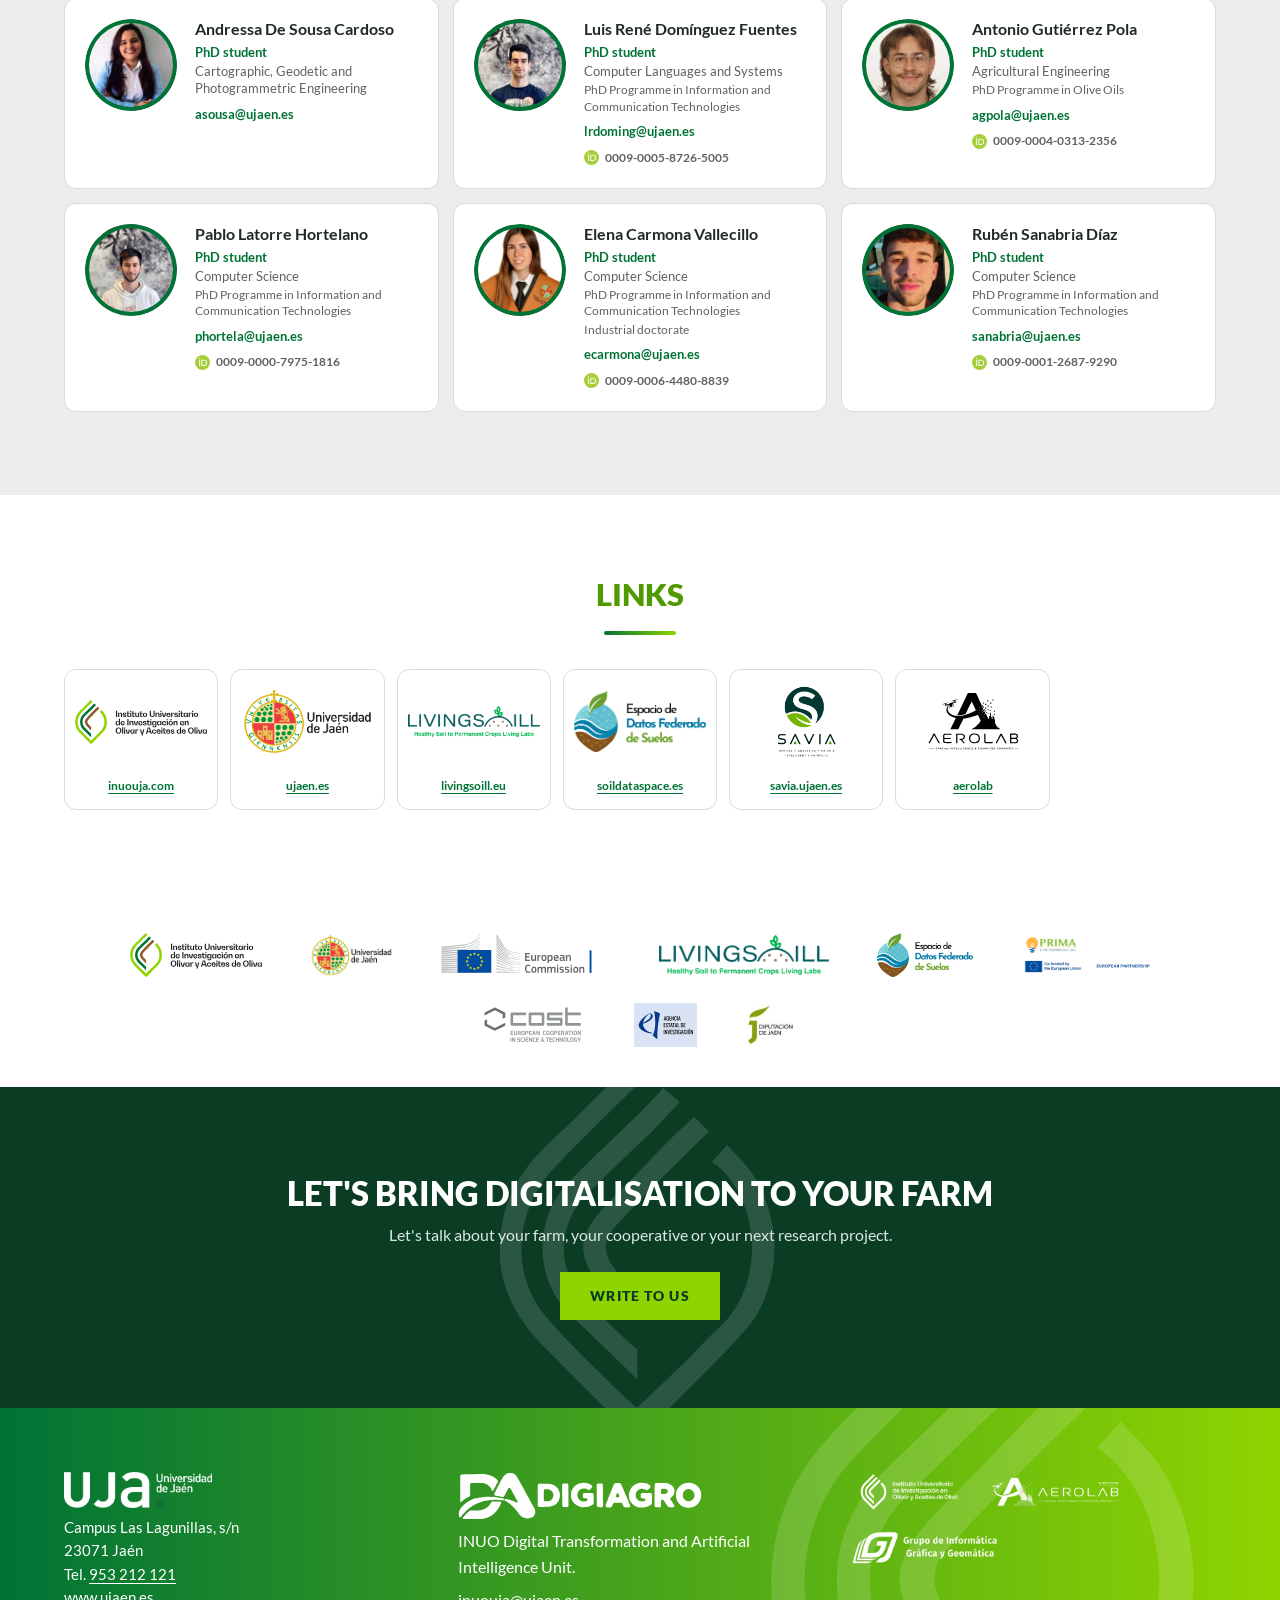
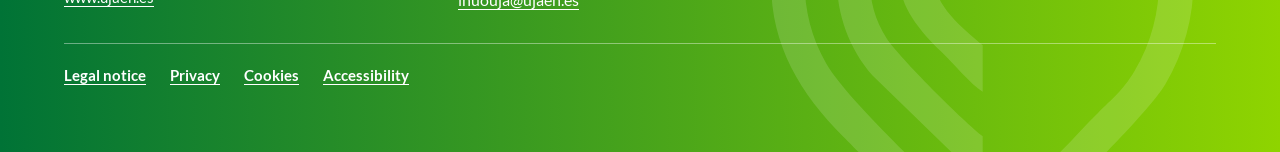
==== commit cbfb0bfb: "Proyectos: arreglar los vídeos (un comentario se tragó la línea que los añade) Co-Authored-By: Claud" ====
--- a/index.html
+++ b/index.html
@@ -234,7 +234,7 @@
 <script src="contenido.js?v=52"></script>
 <script src="equipos.js"></script>
 <script src="i18n.js?v=27"></script>
-<script src="app.js?v=24"></script>
+<script src="app.js?v=25"></script>
 <script src="noticias.js?v=4"></script>
 </body>
 </html>
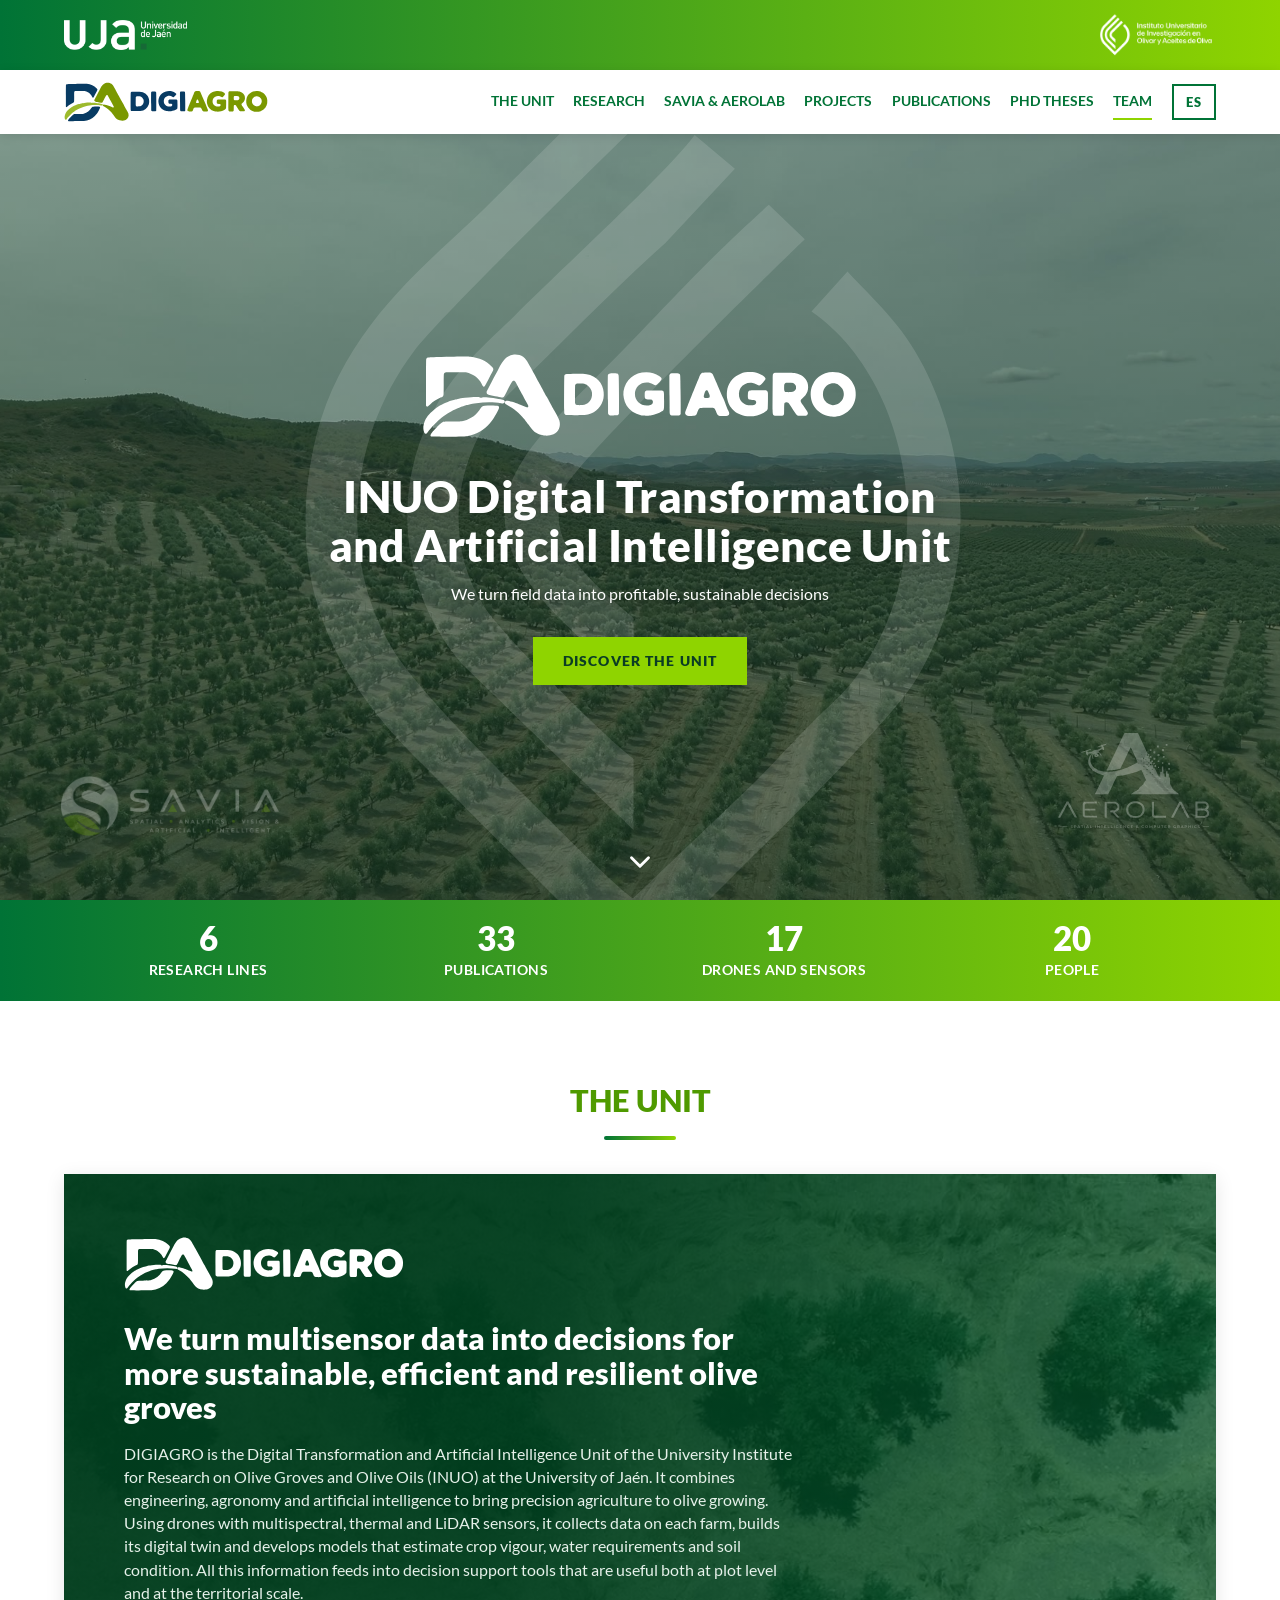
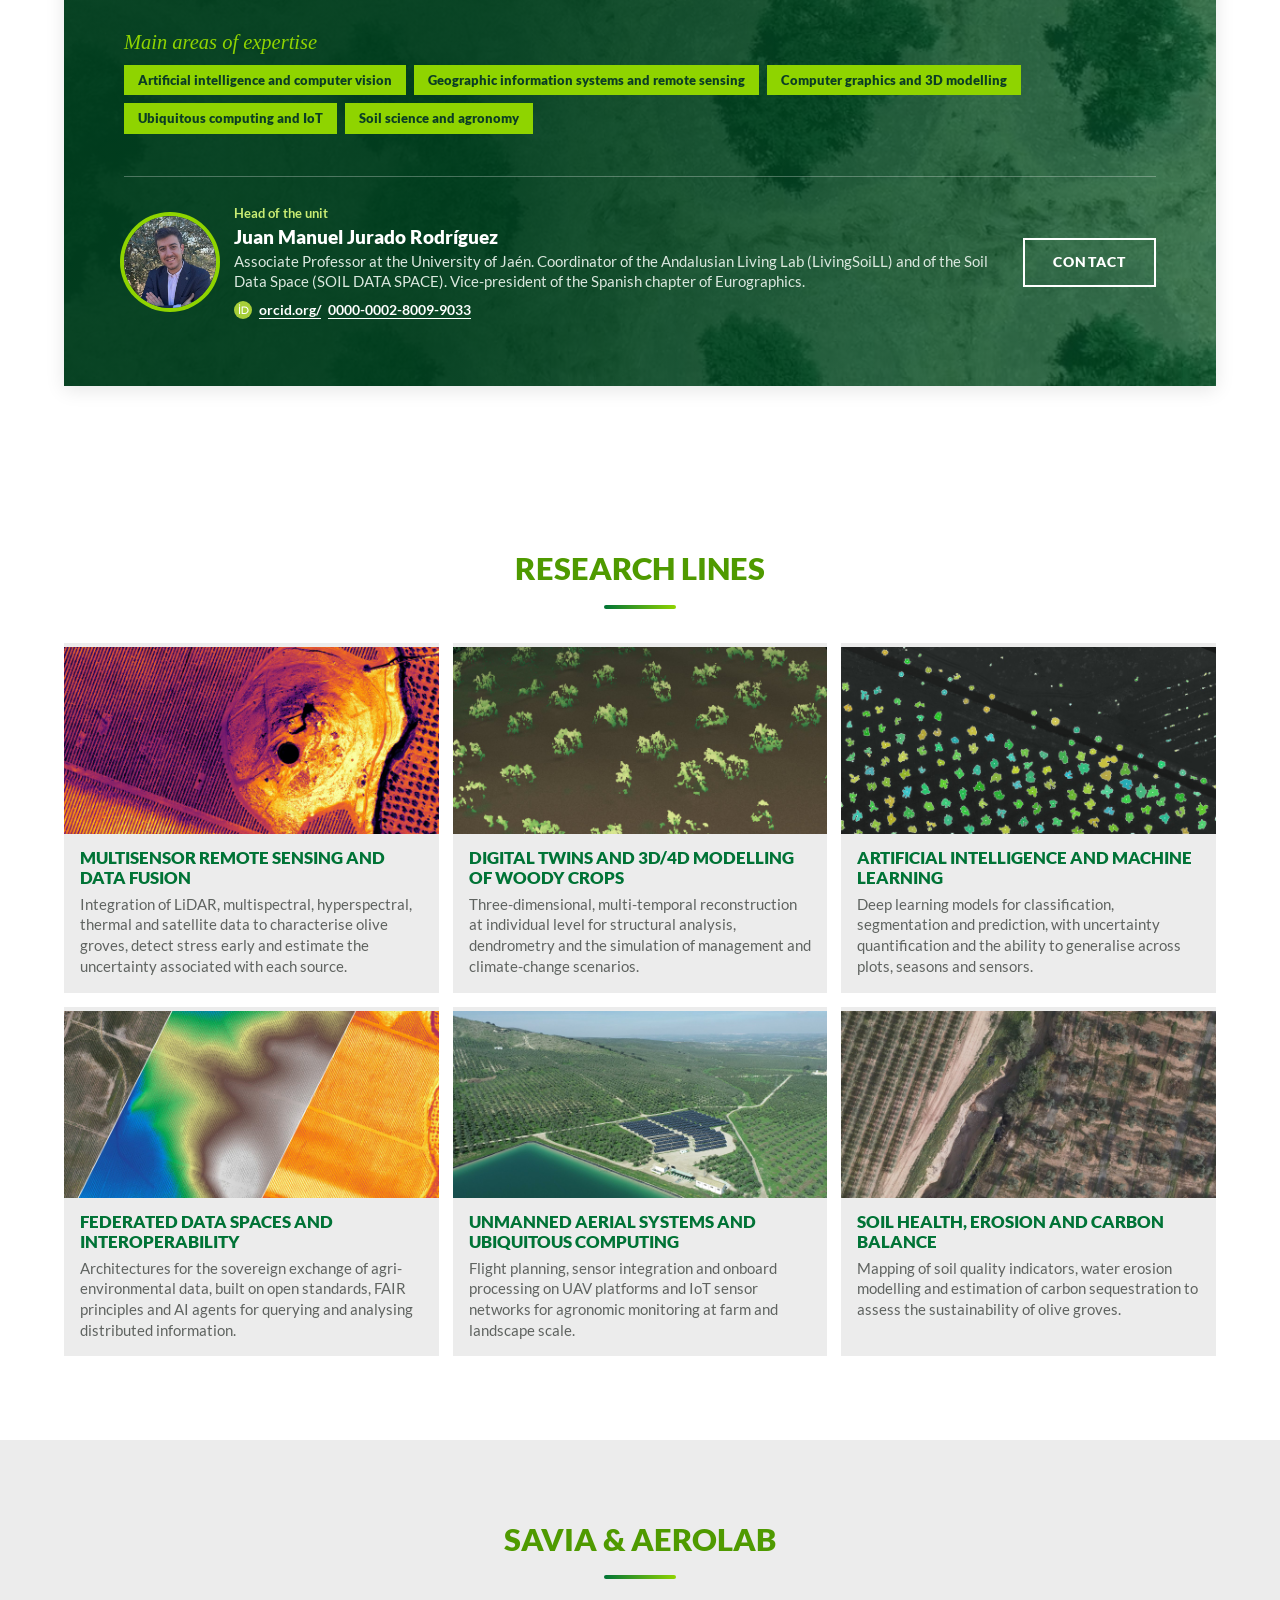
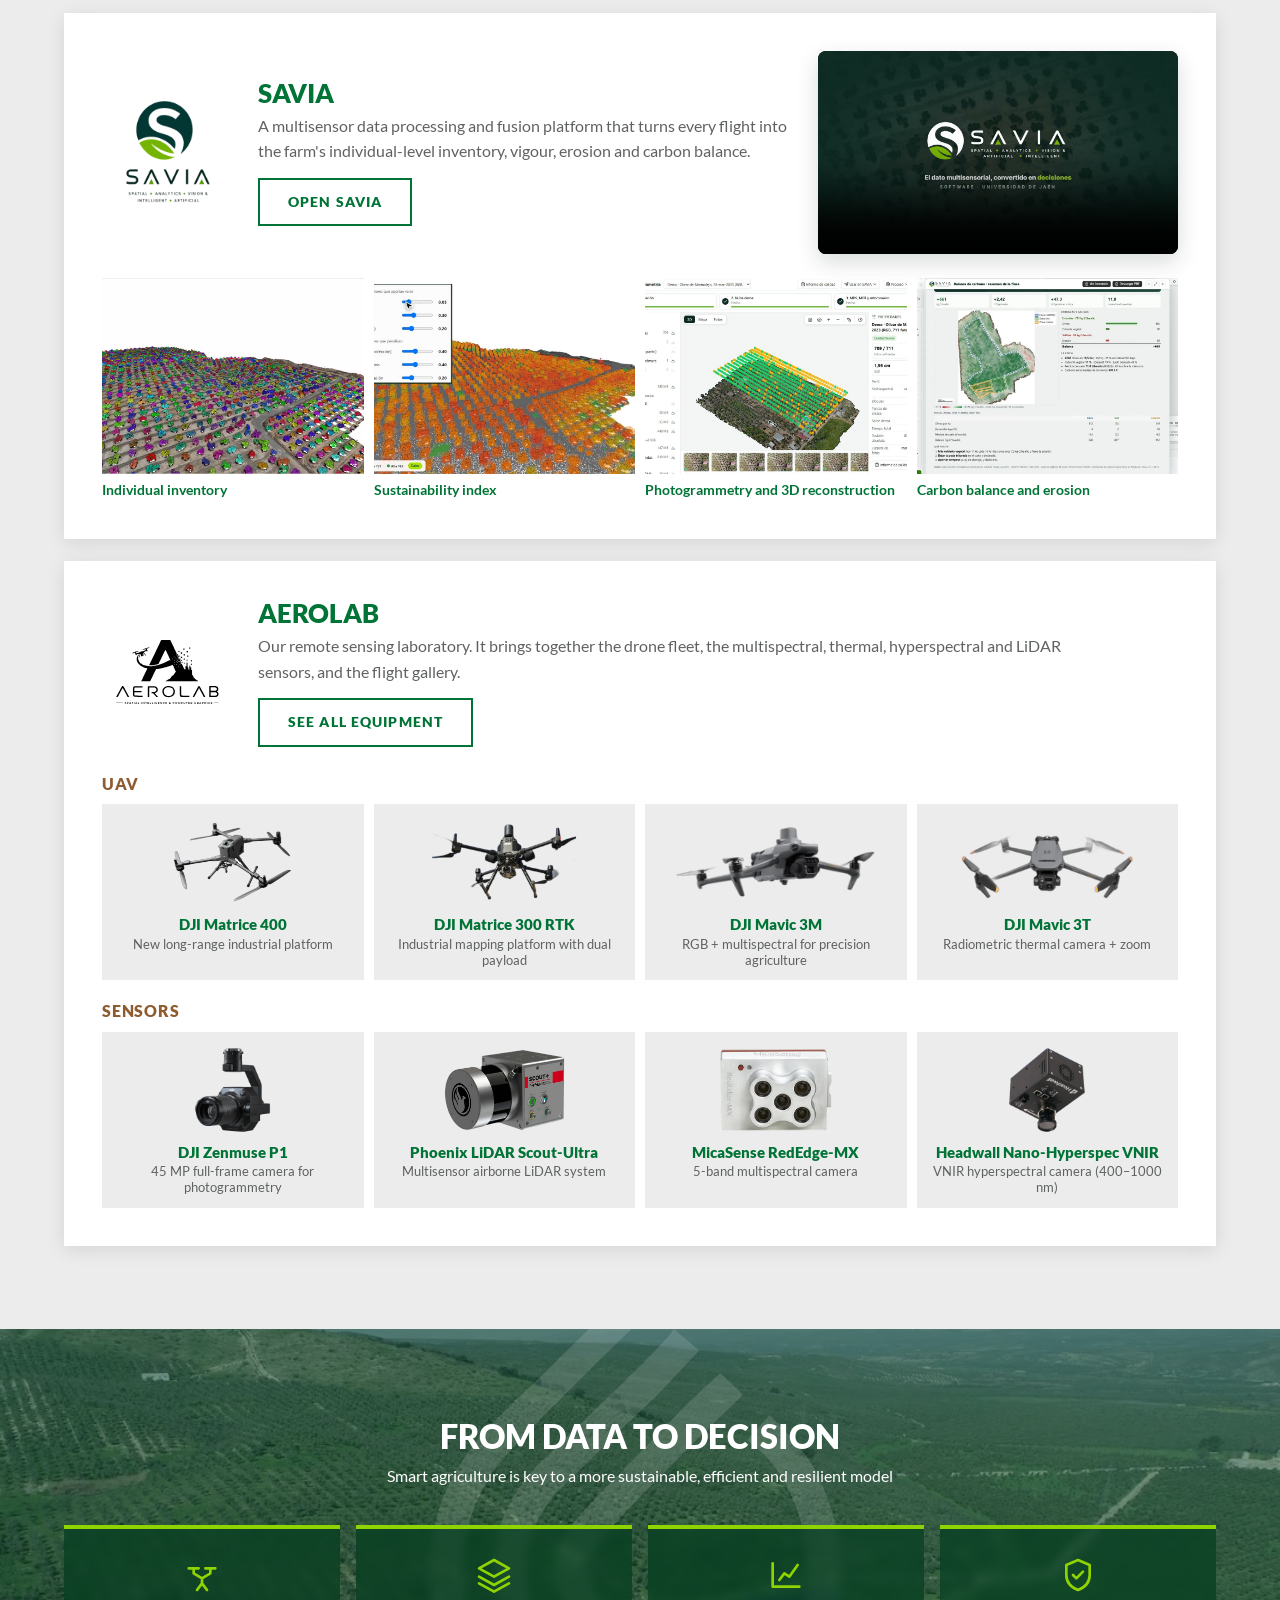
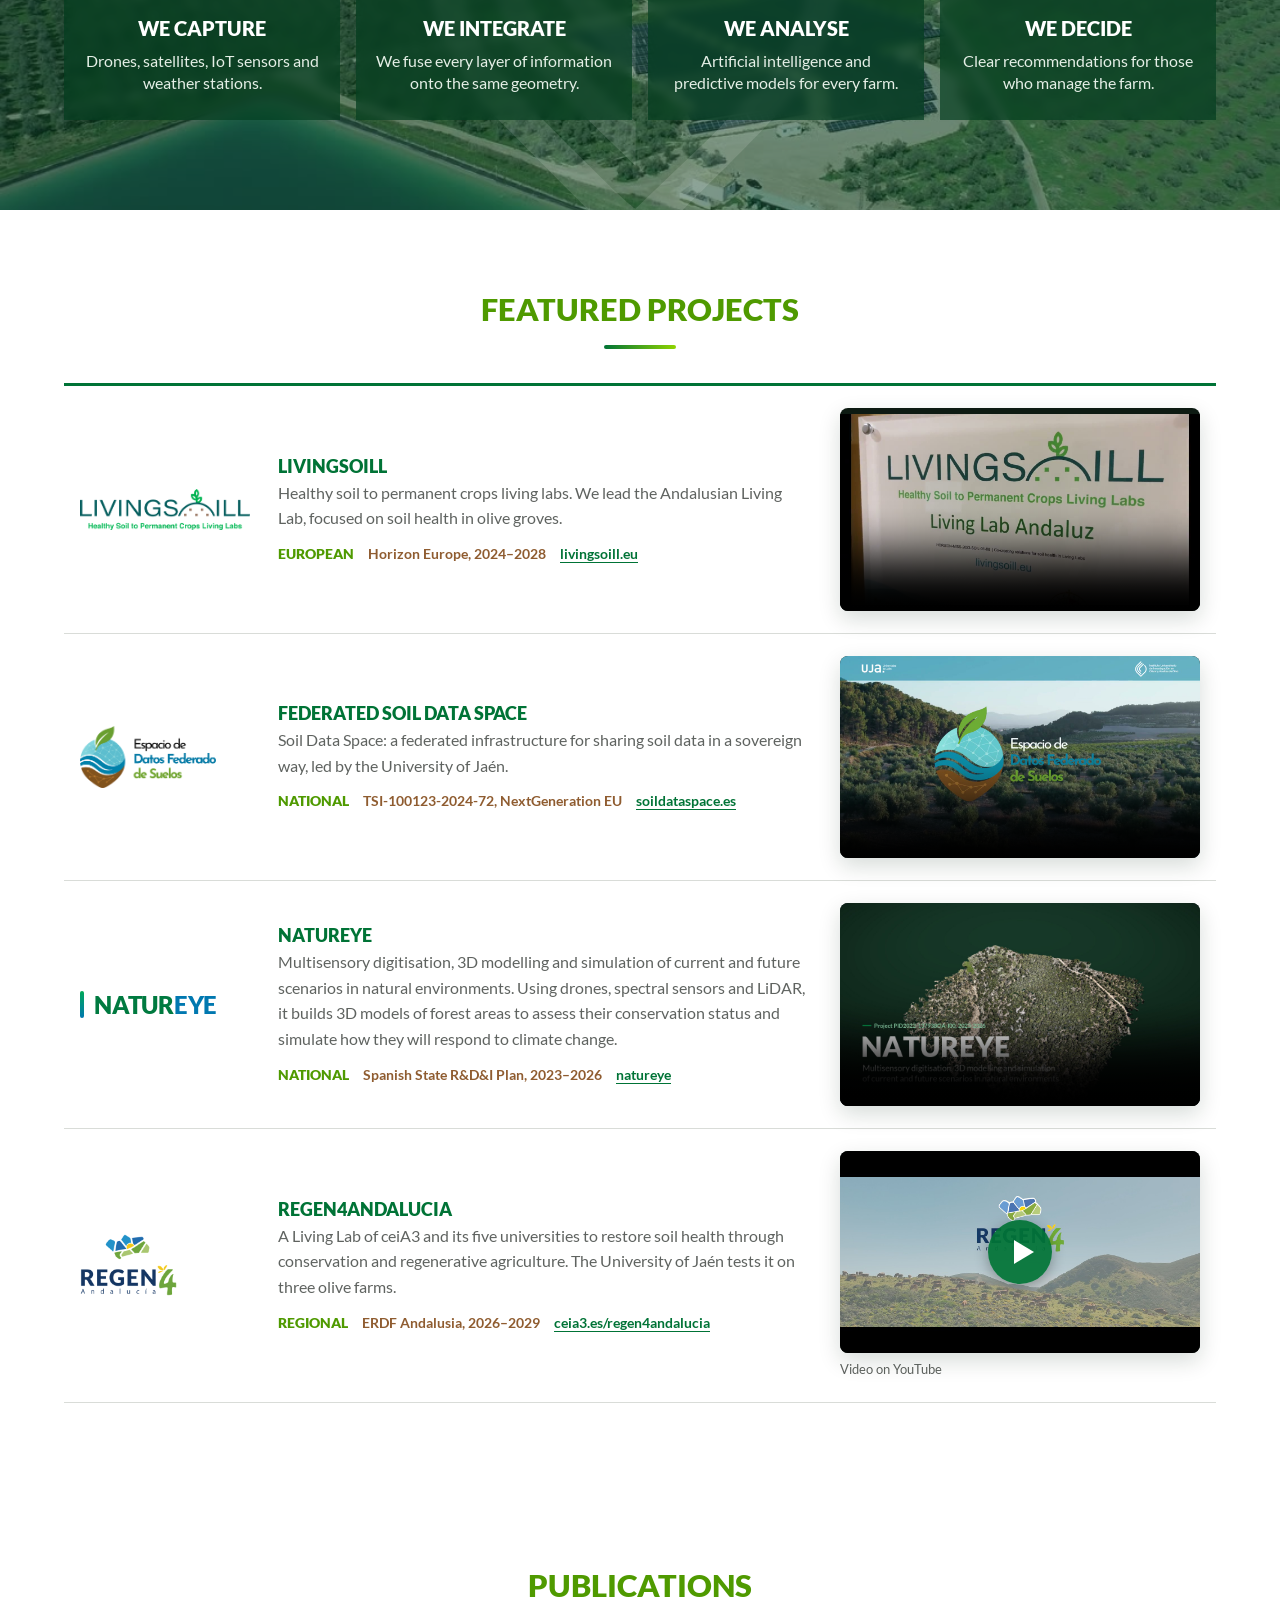
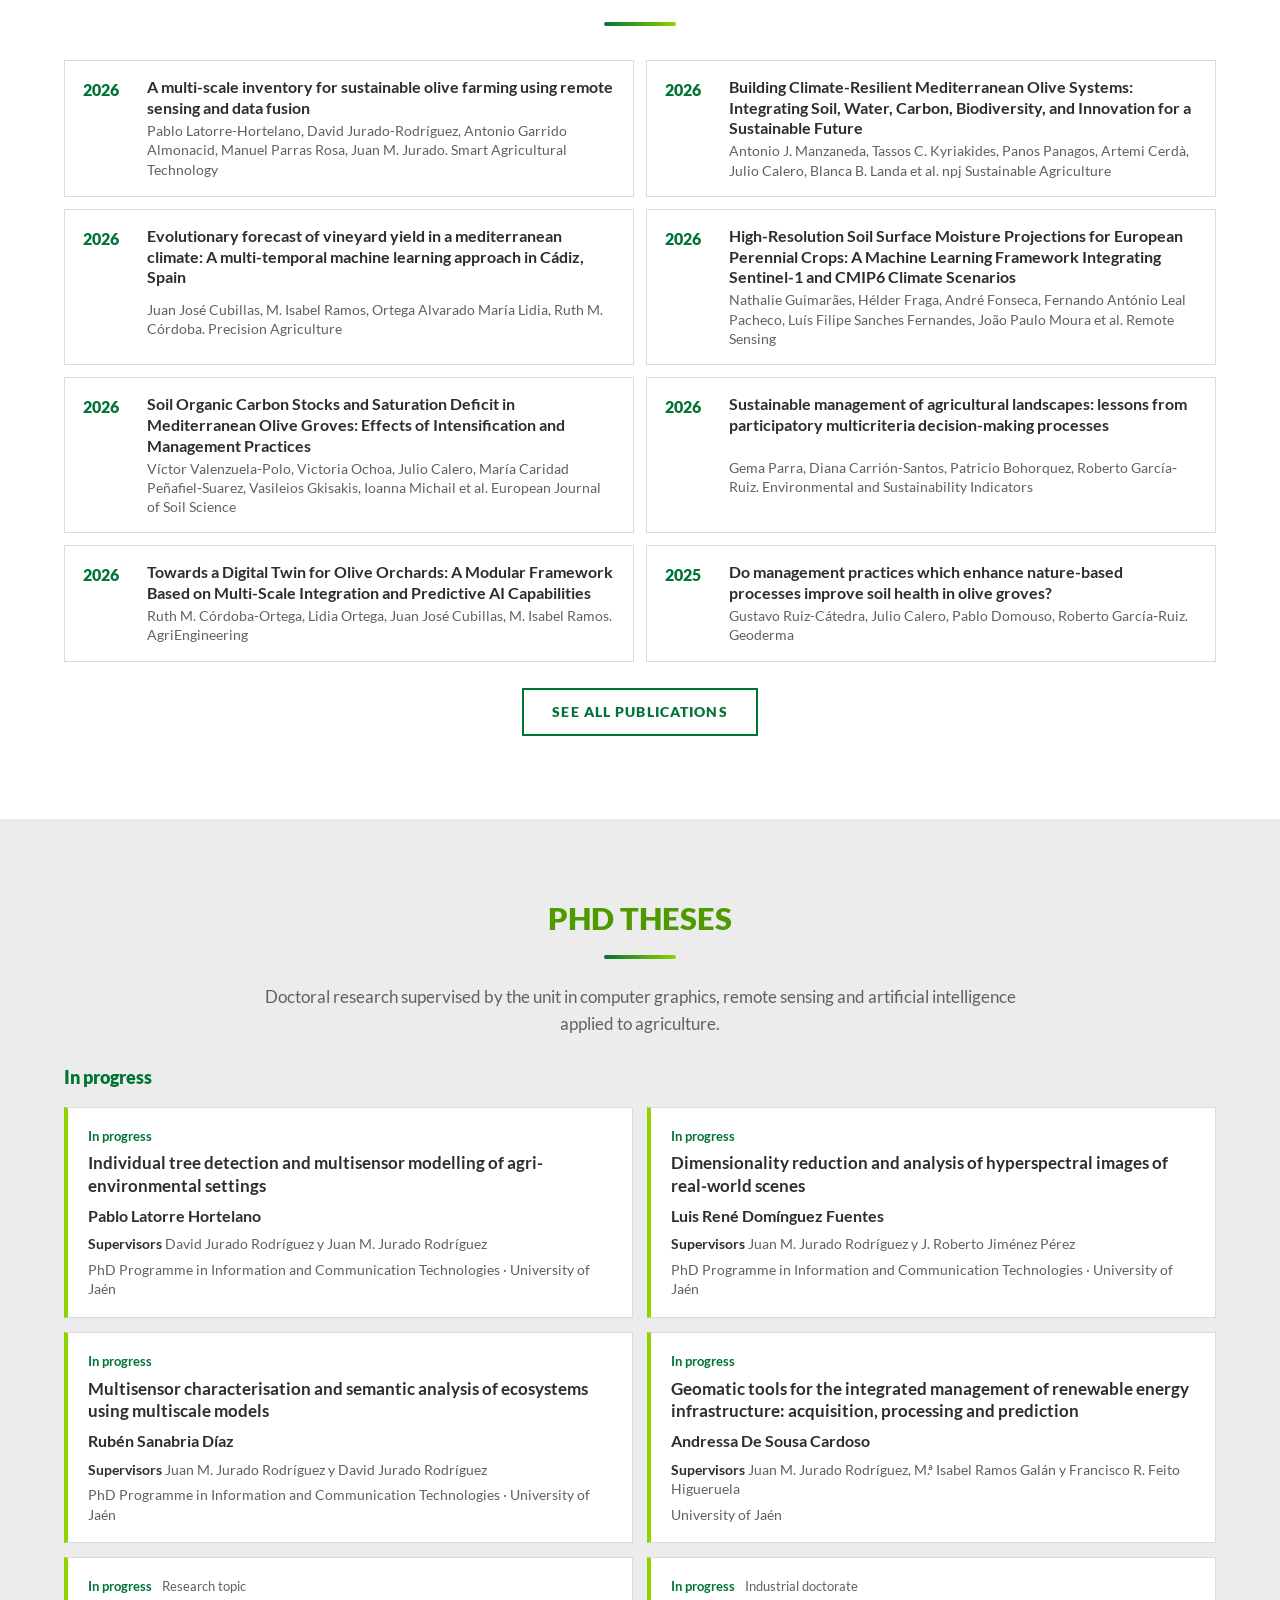
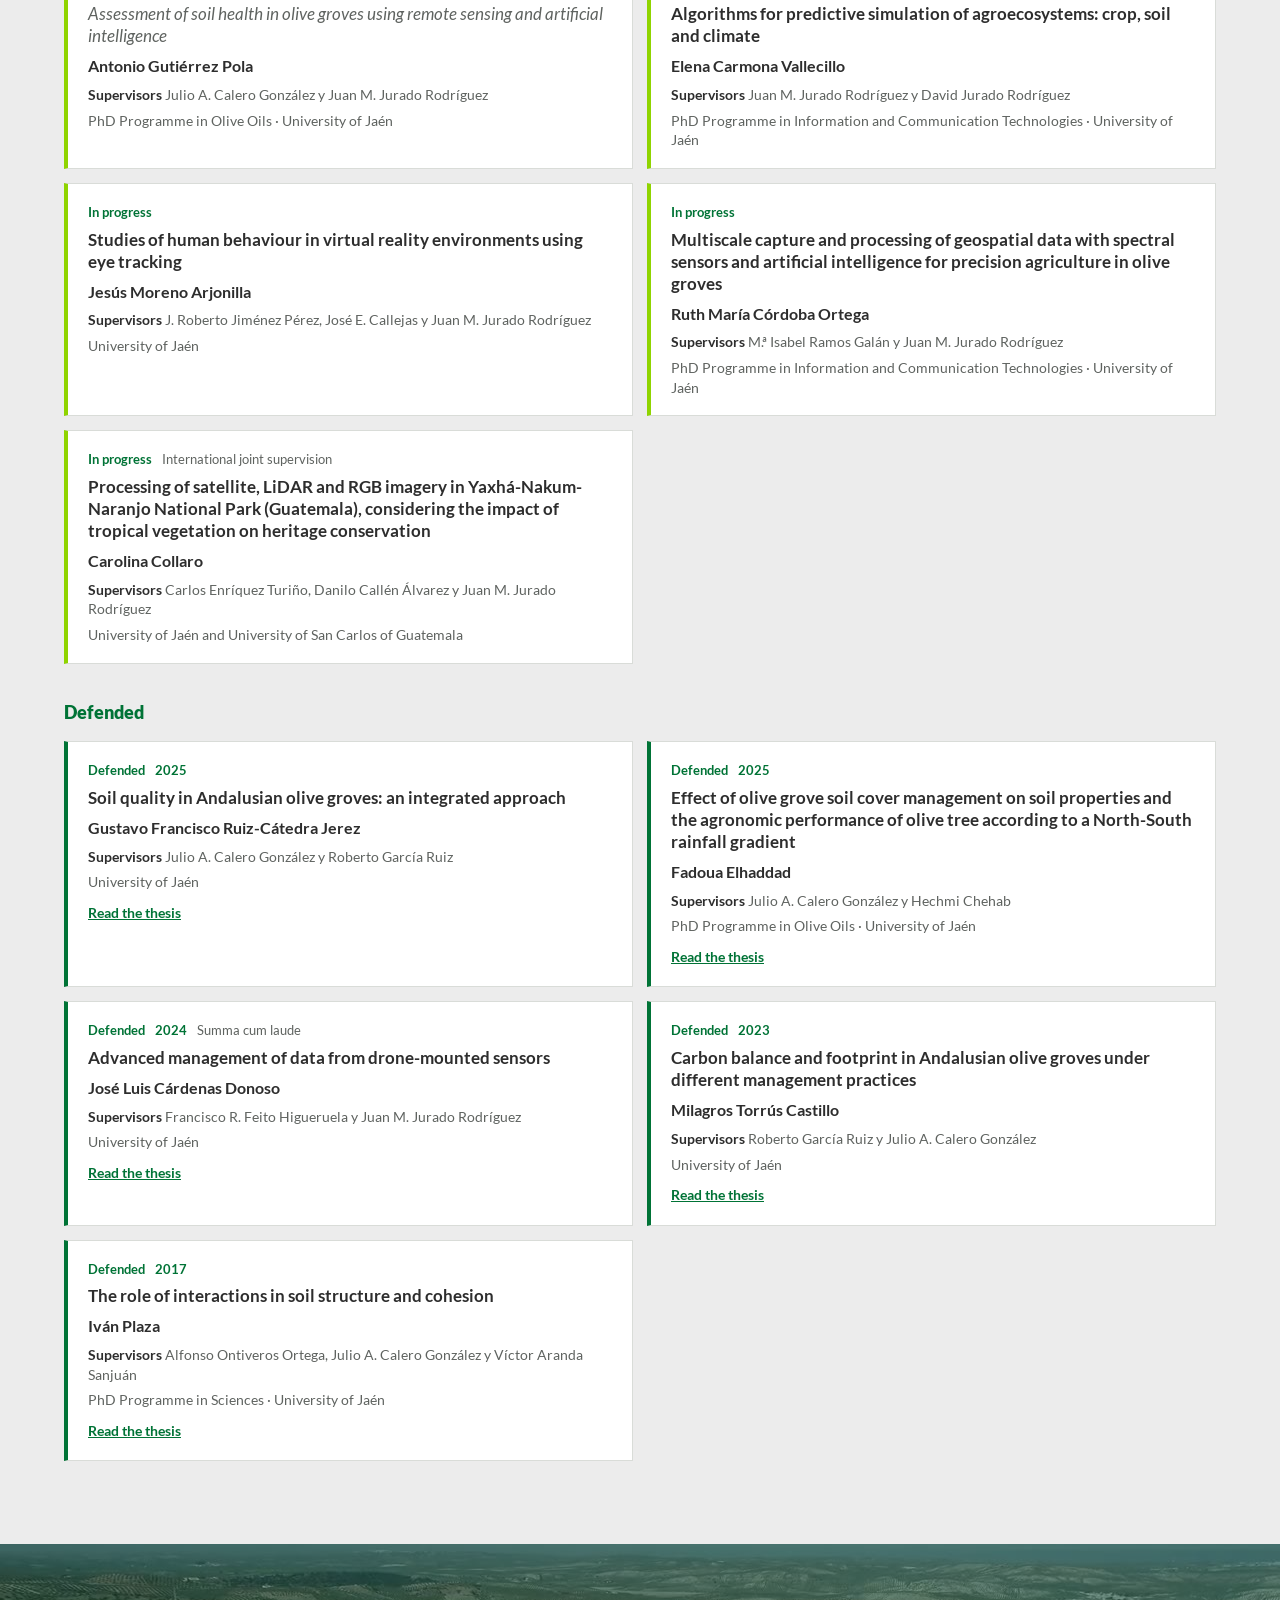
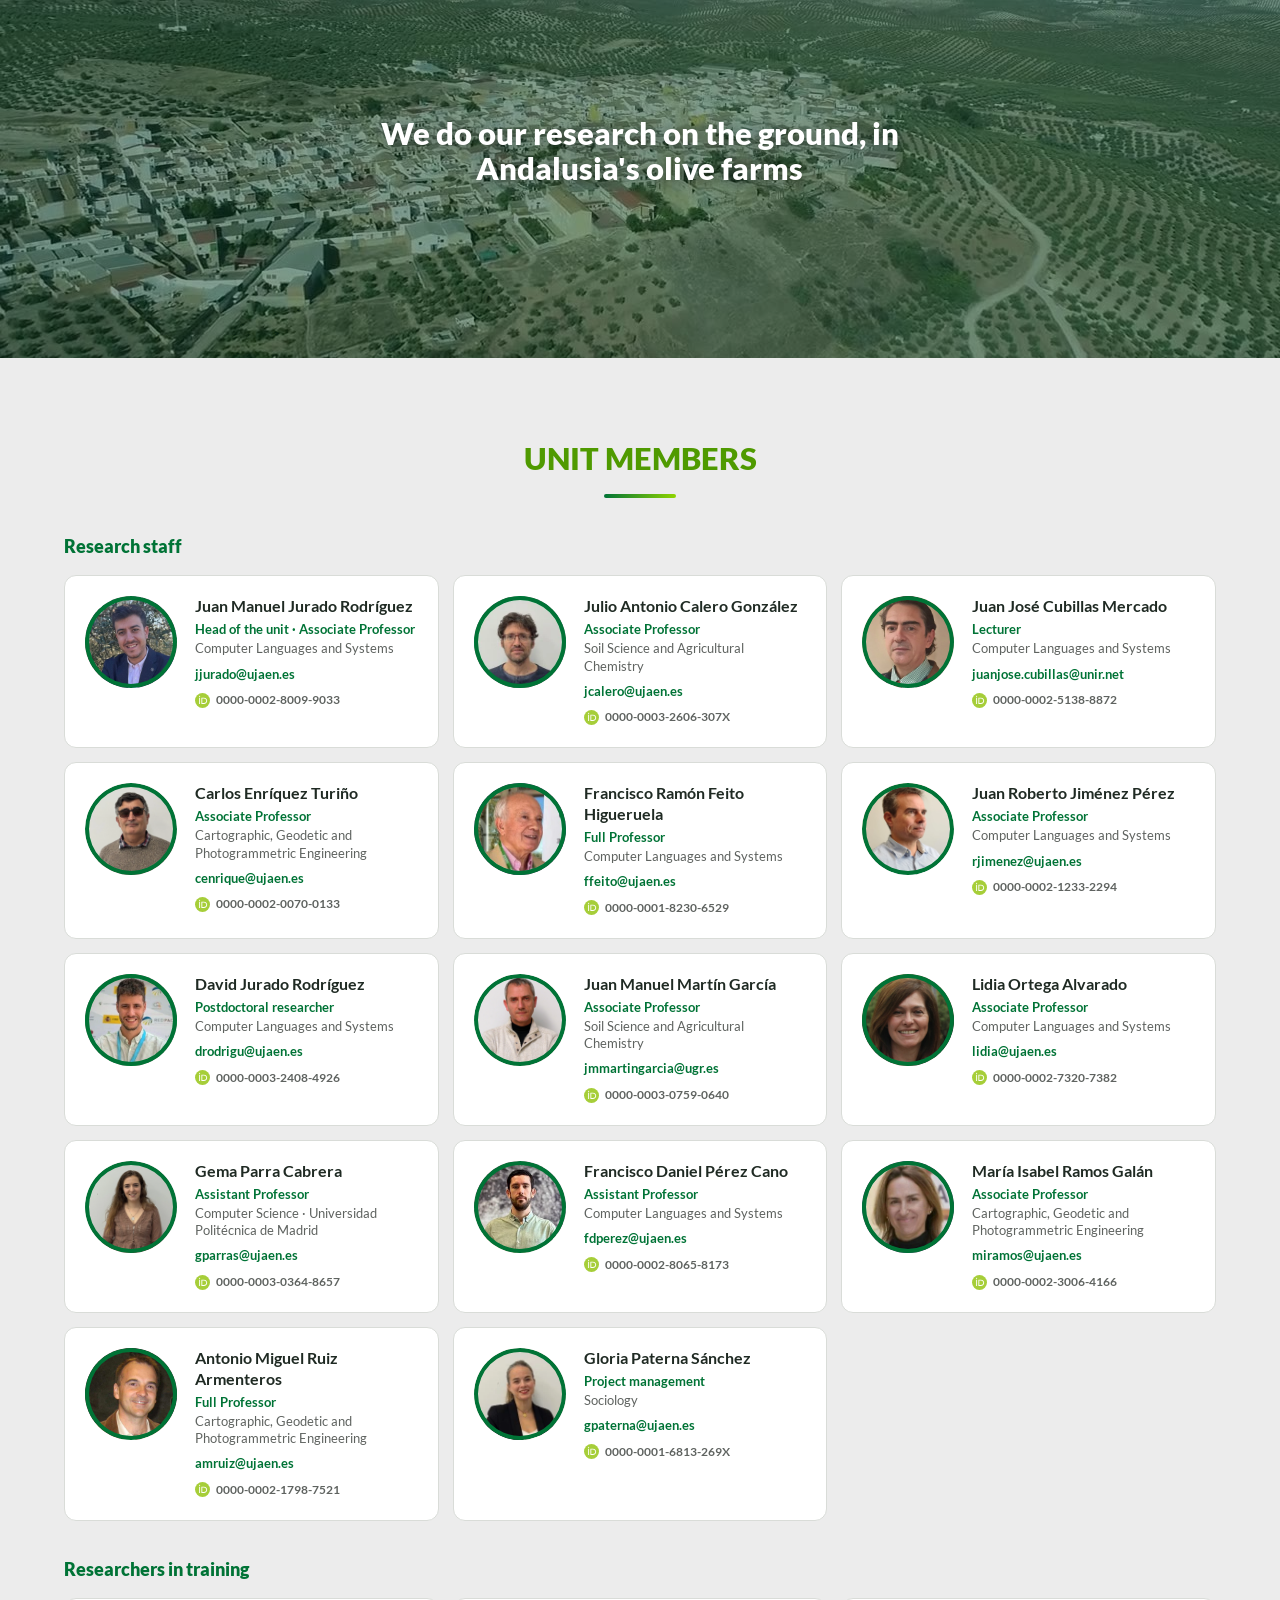
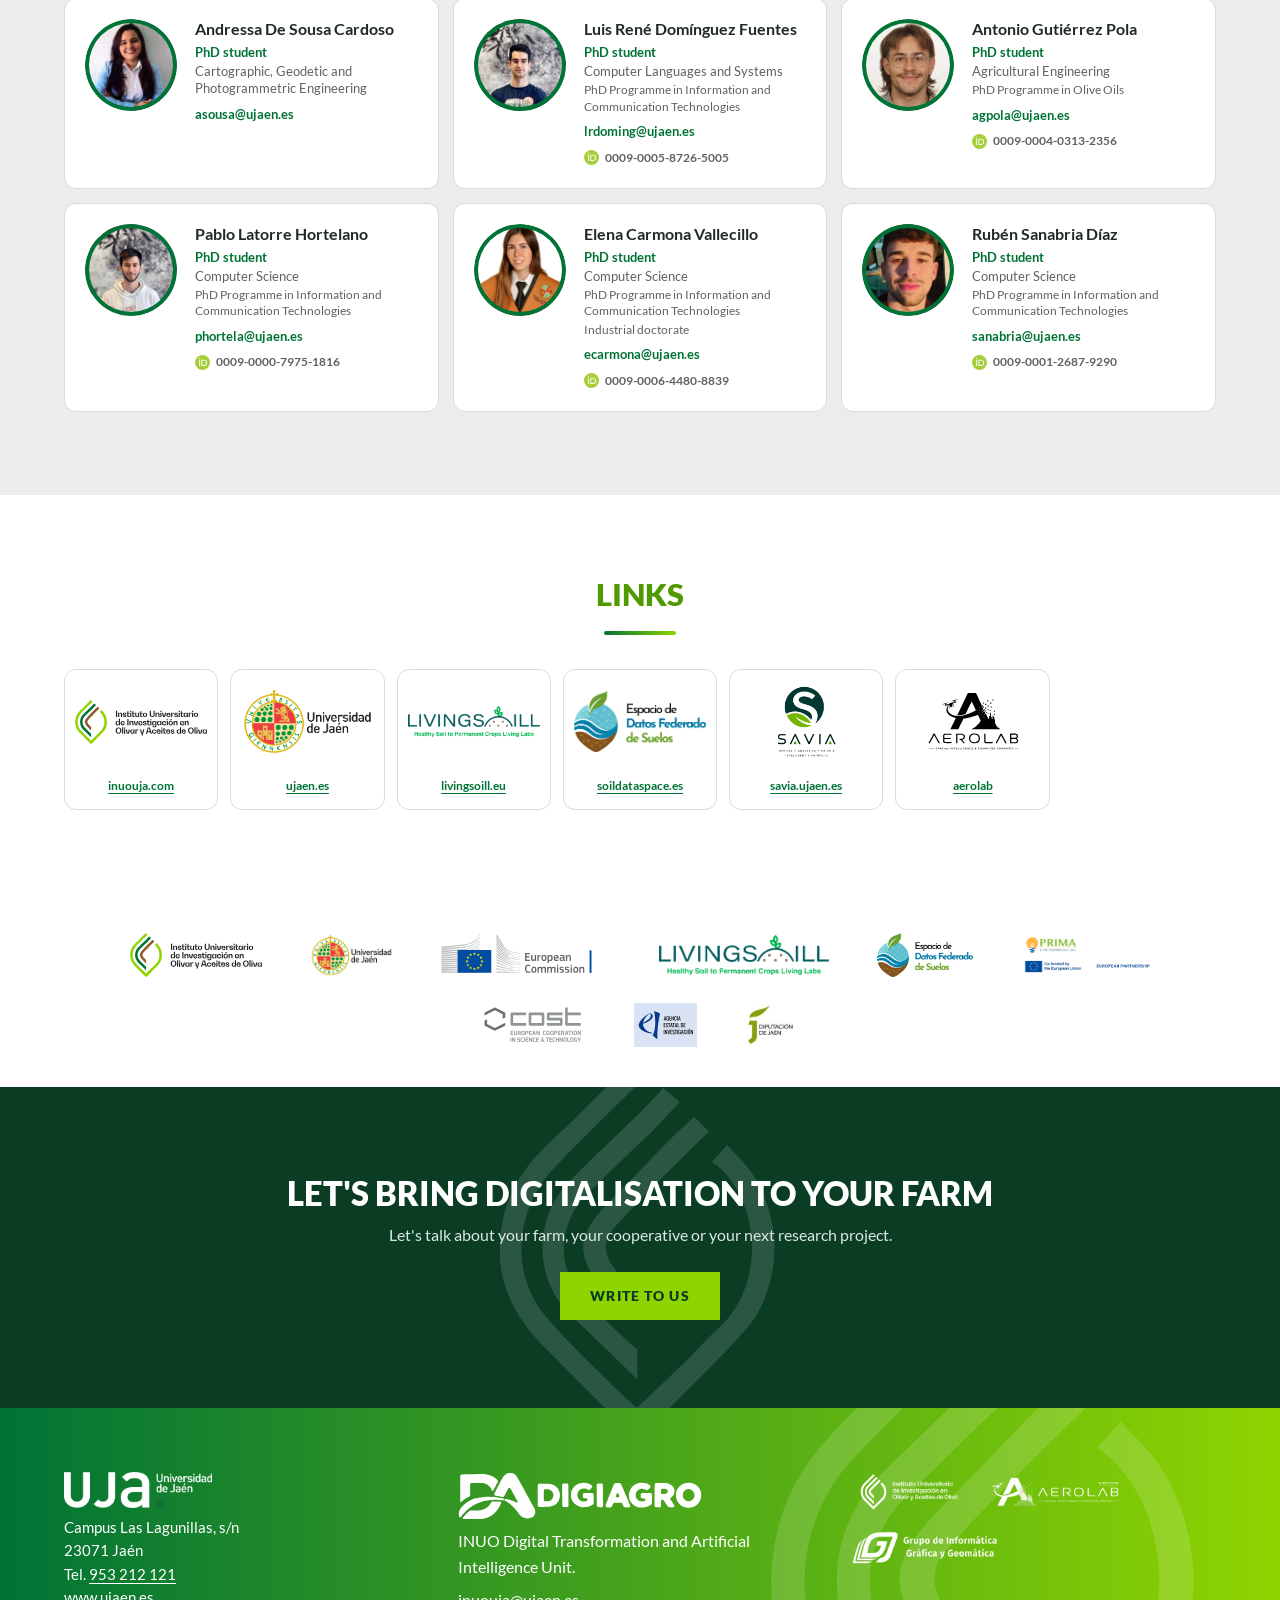
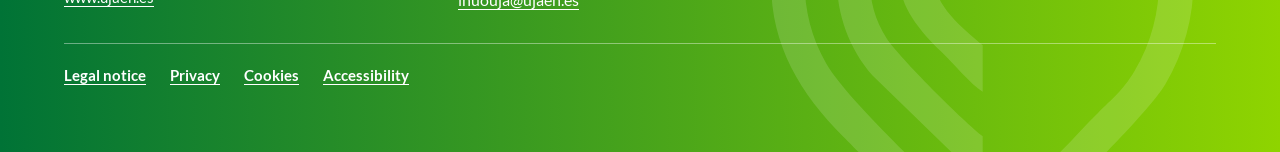
==== commit 086da0a2: "Proyectos: subtítulos en inglés para LivingSoiLL y Soil DataSpace Transcritos con faster-whisper y t" ====
--- a/index.html
+++ b/index.html
@@ -231,10 +231,10 @@
     </ul>
   </nav>
 </footer>
-<script src="contenido.js?v=52"></script>
+<script src="contenido.js?v=53"></script>
 <script src="equipos.js"></script>
 <script src="i18n.js?v=27"></script>
-<script src="app.js?v=25"></script>
+<script src="app.js?v=26"></script>
 <script src="noticias.js?v=4"></script>
 </body>
 </html>
